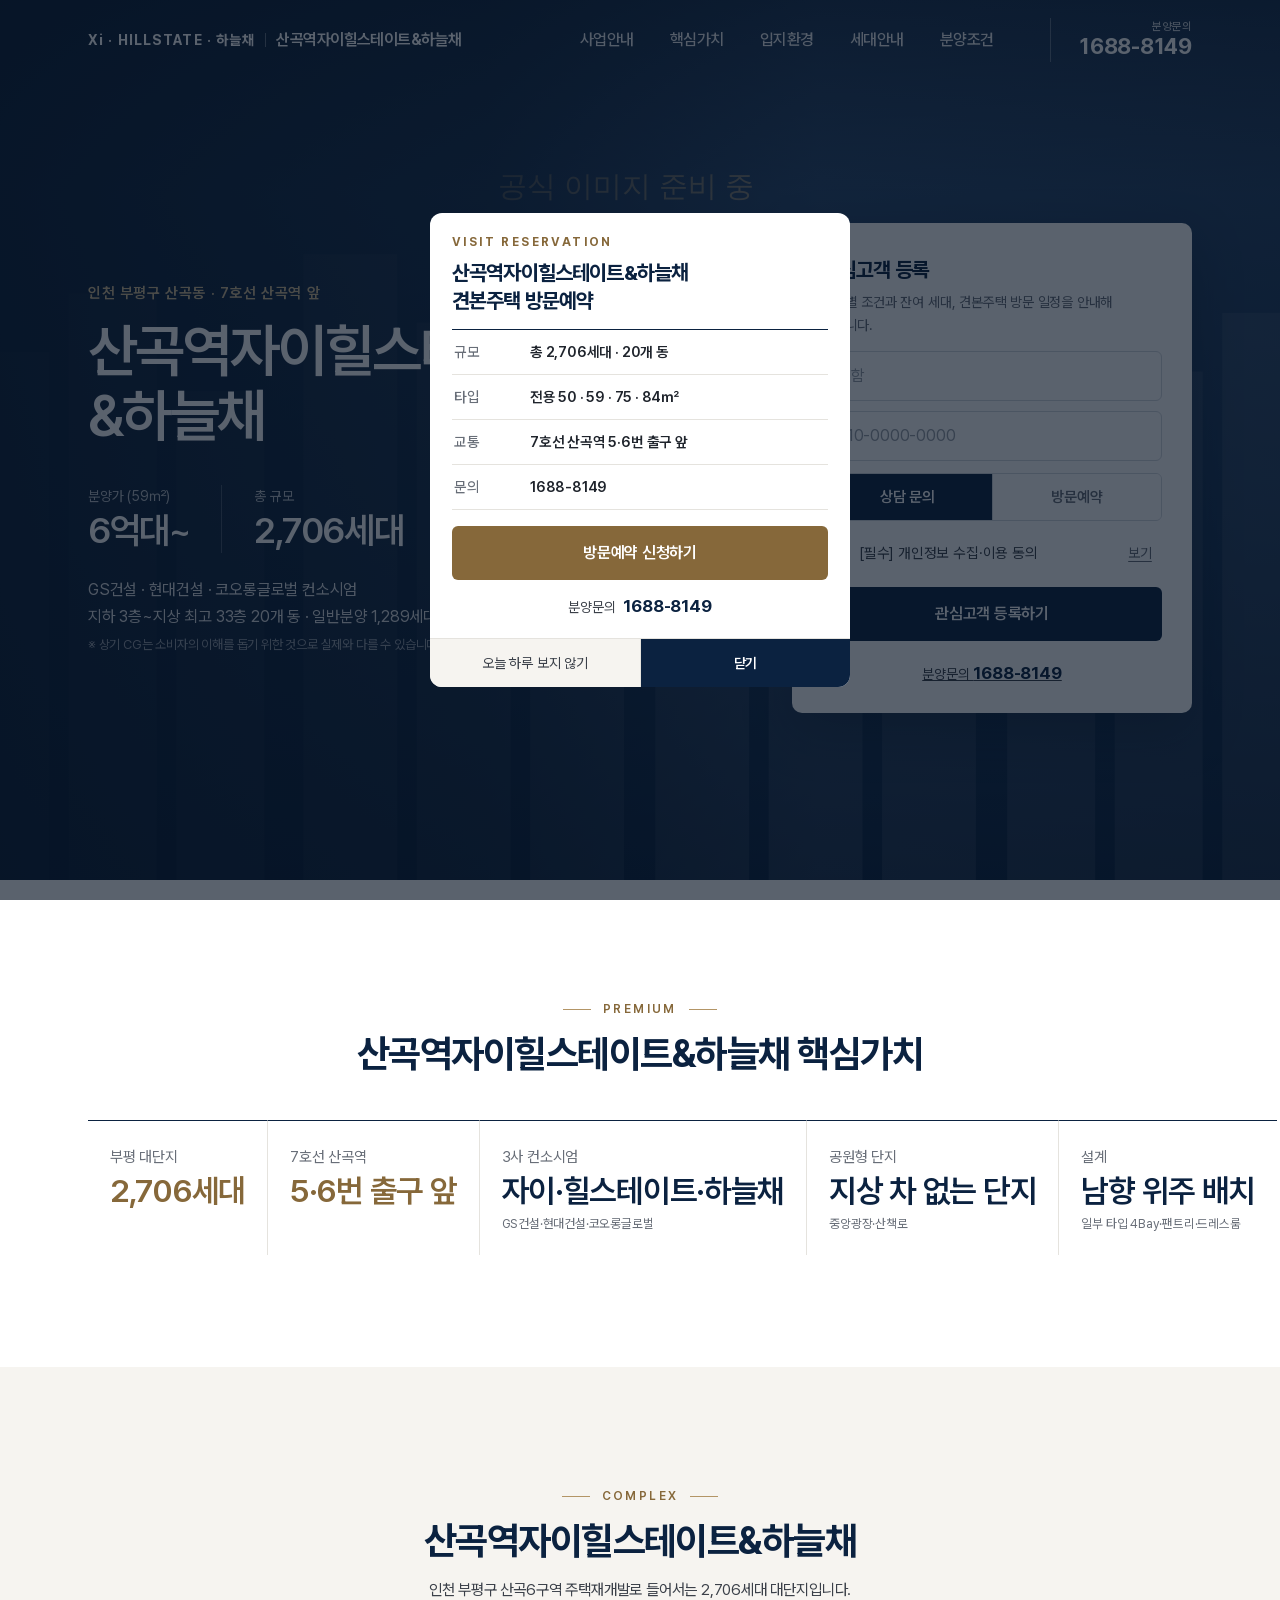
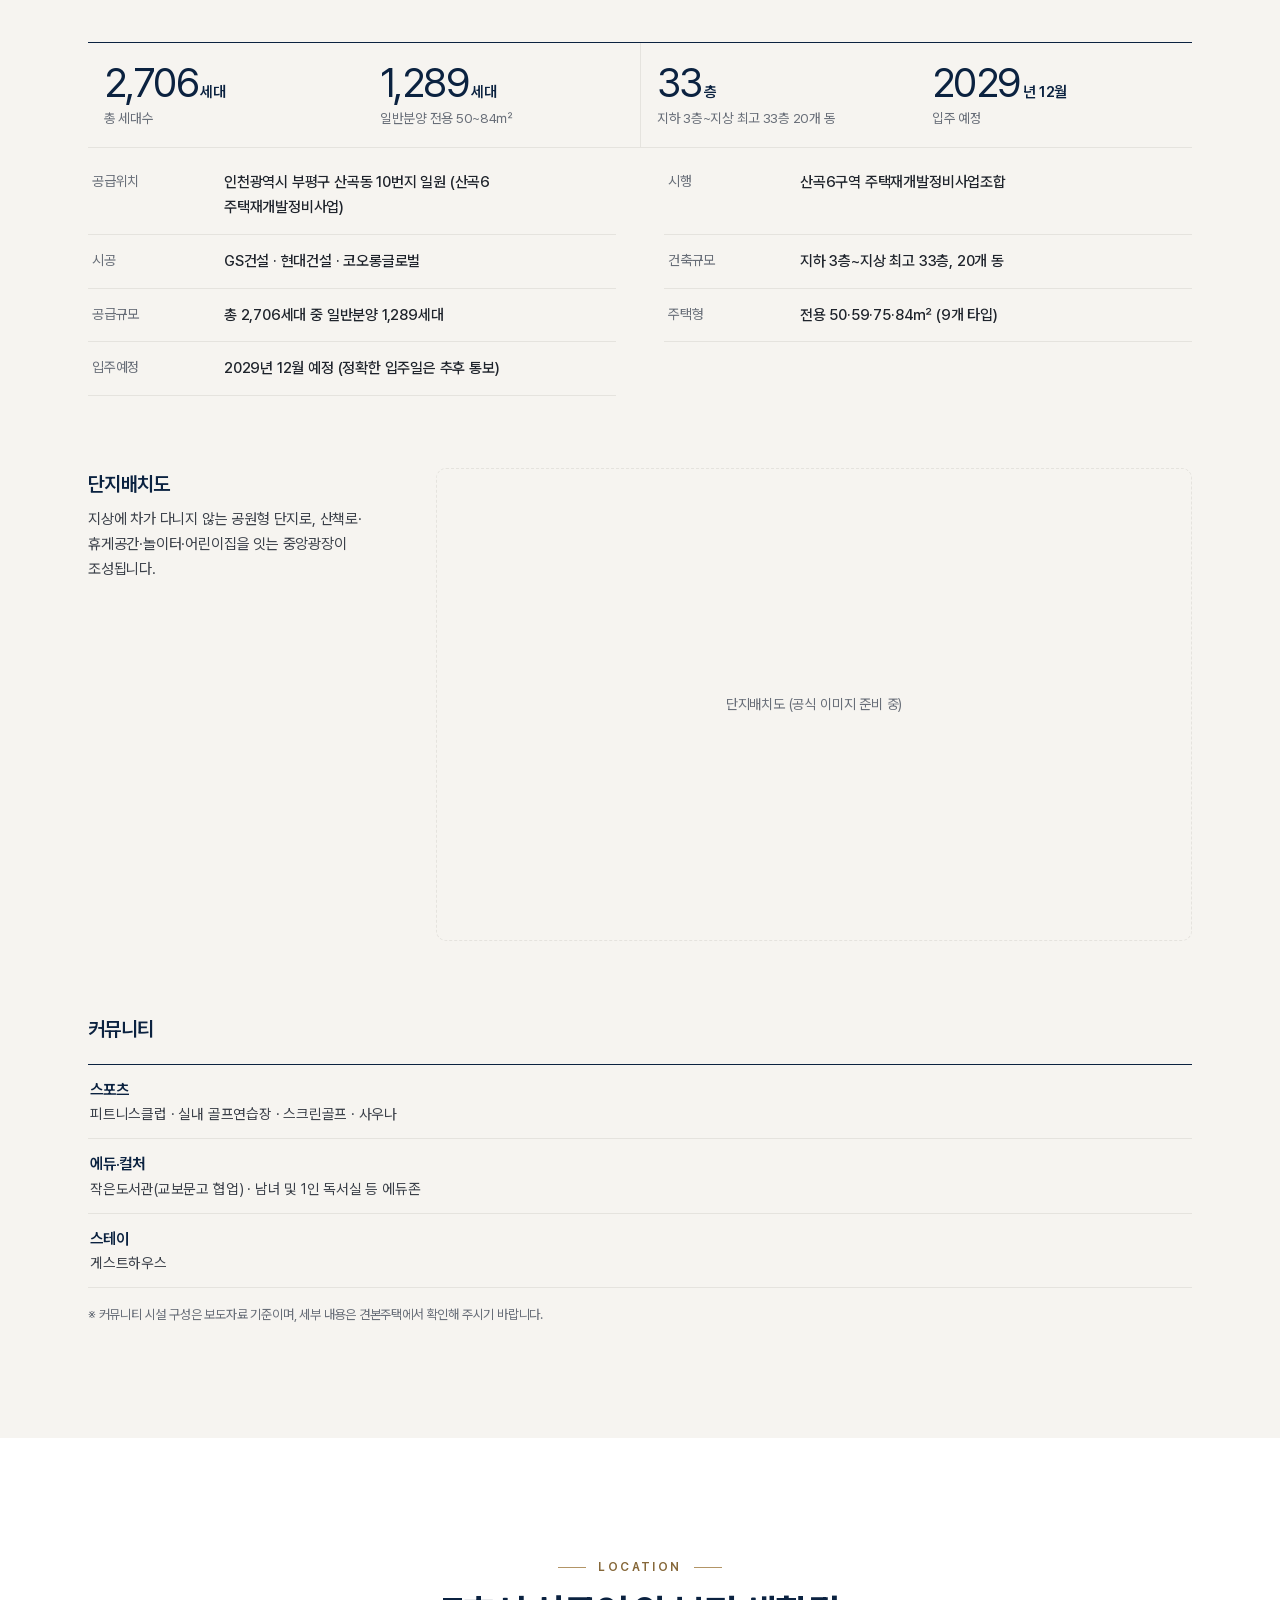
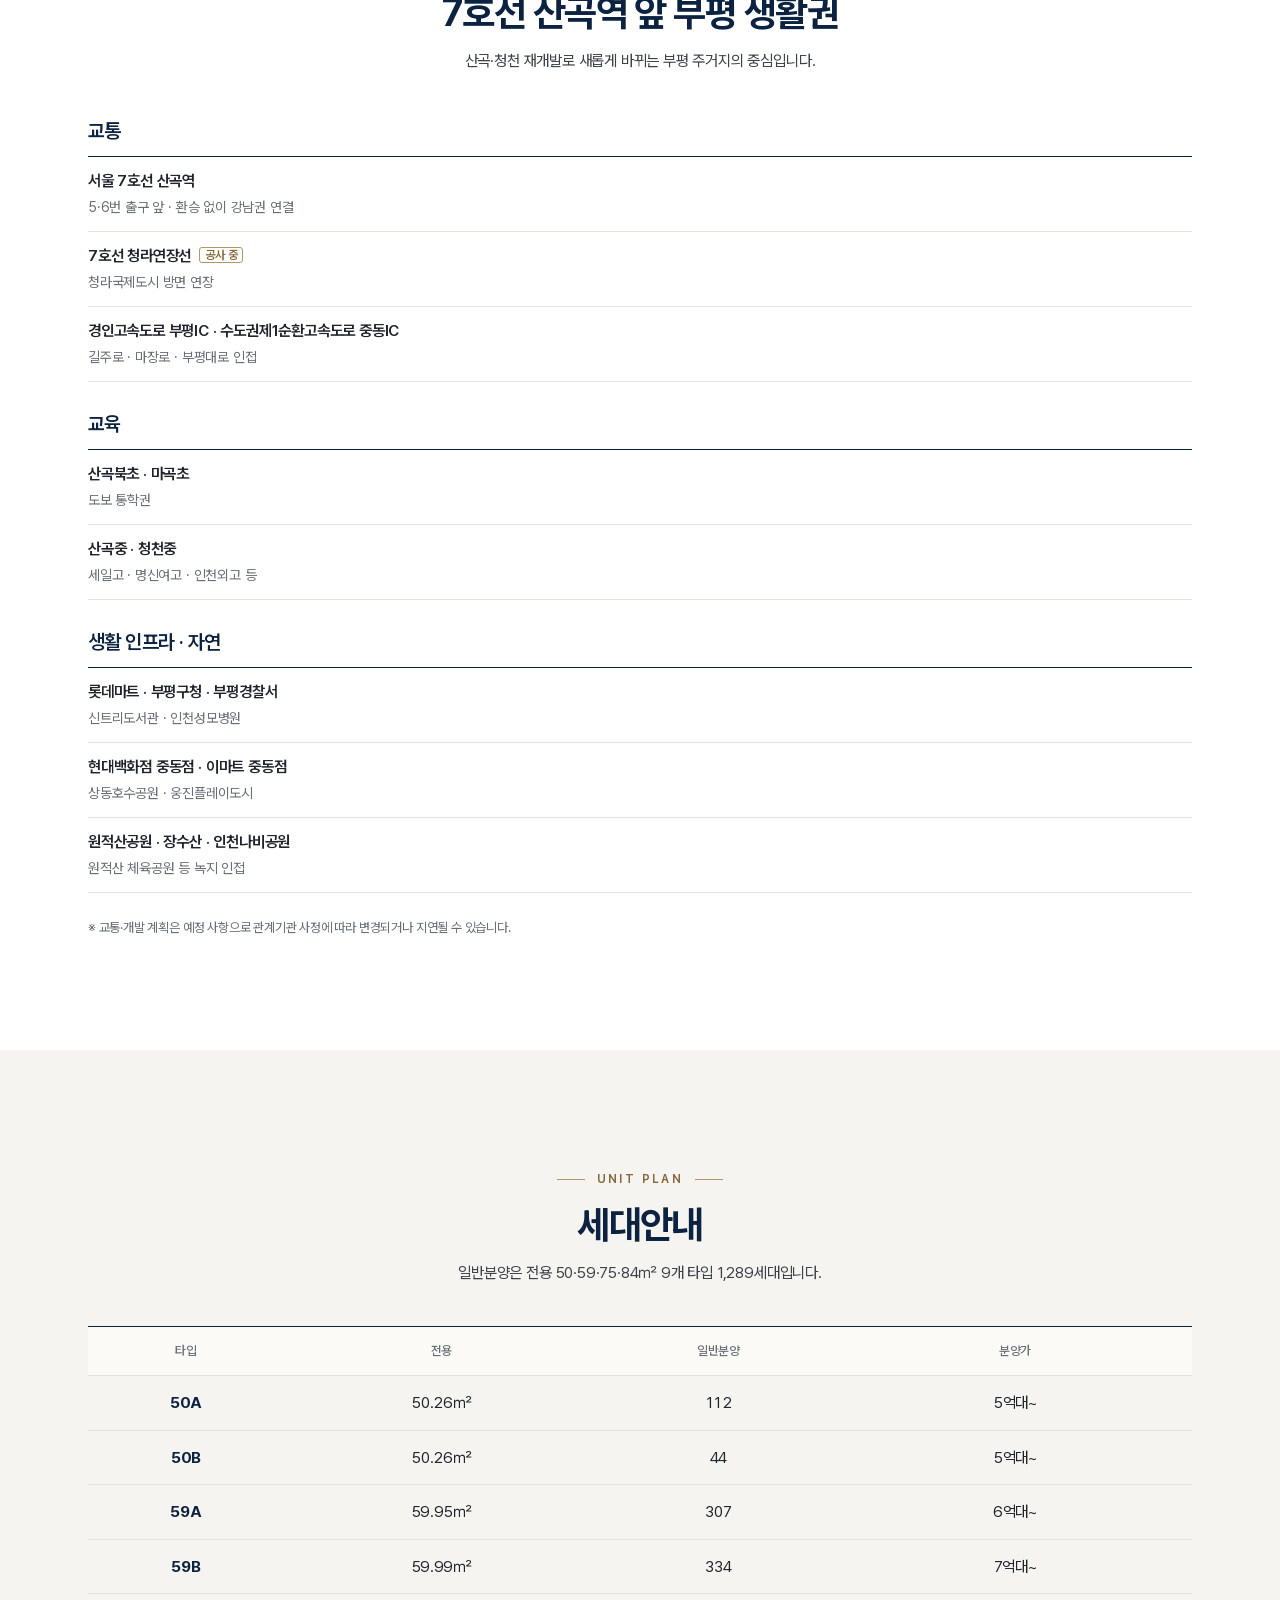
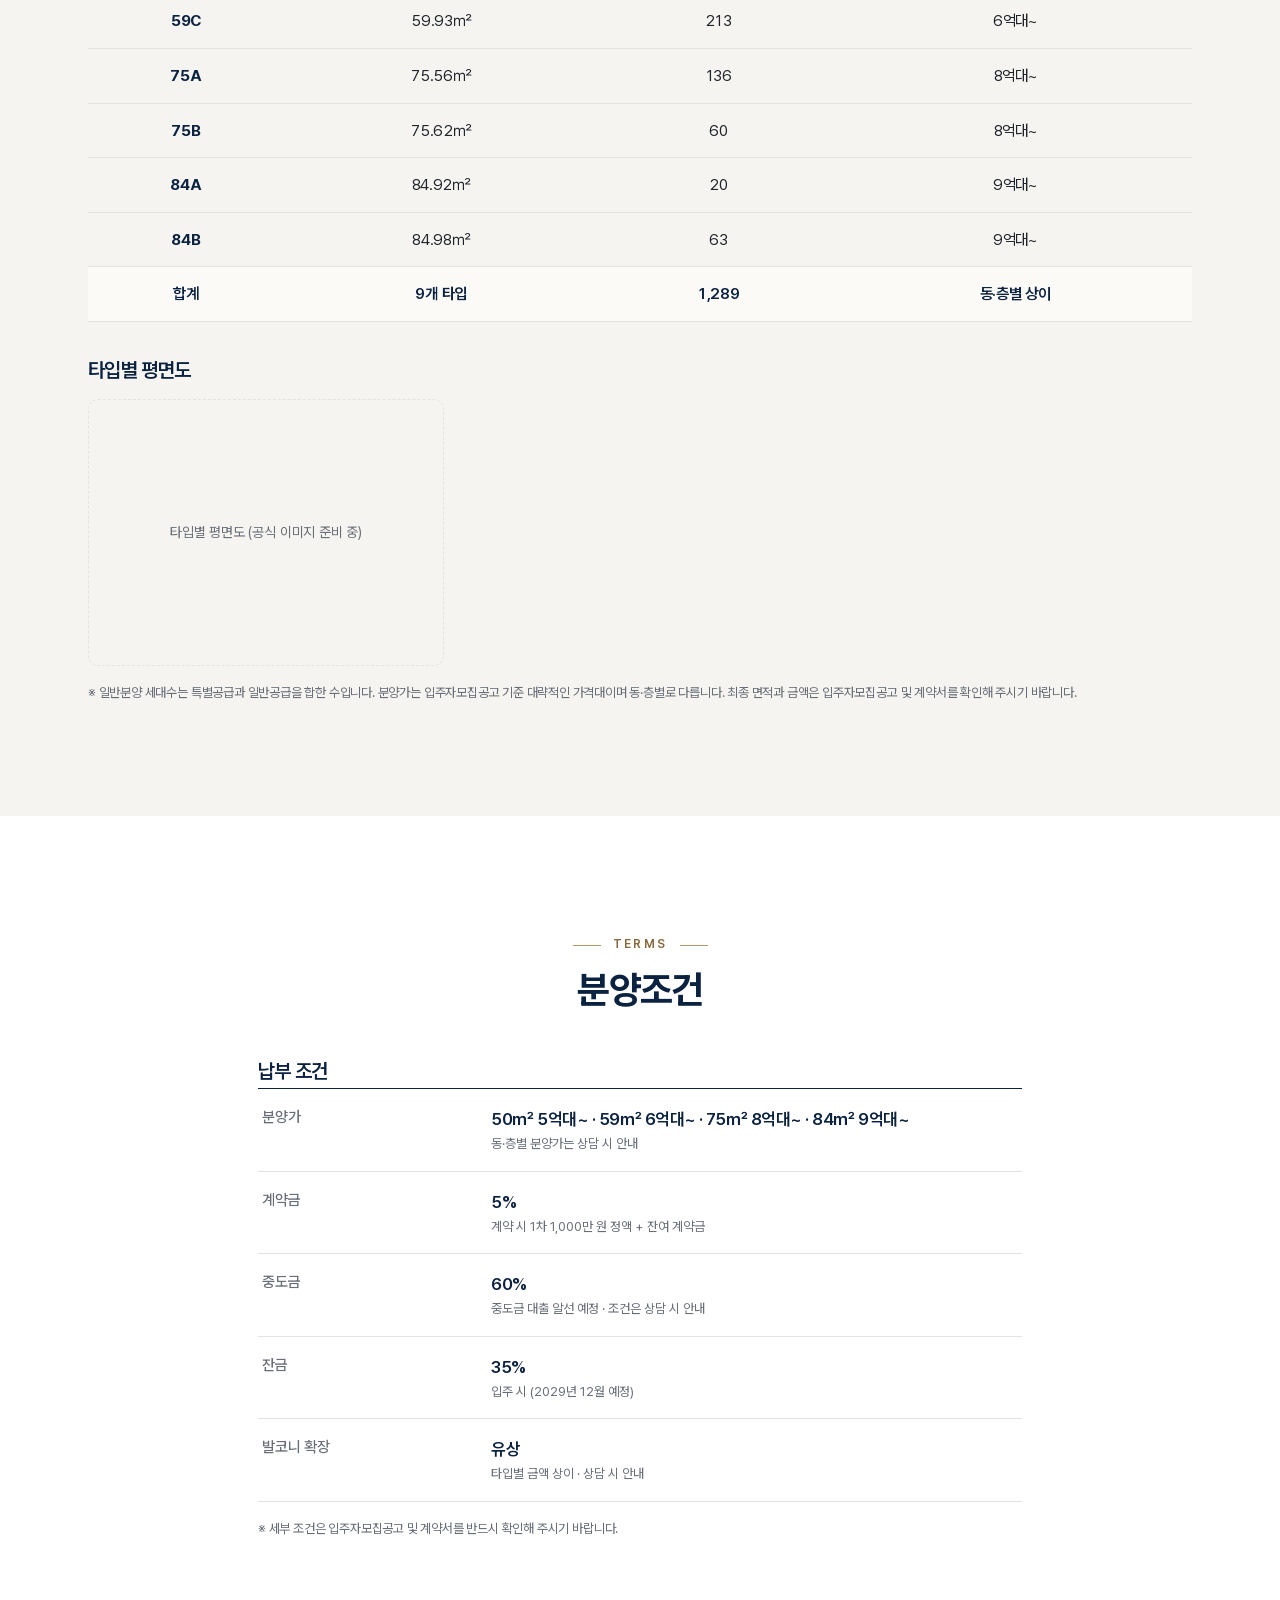
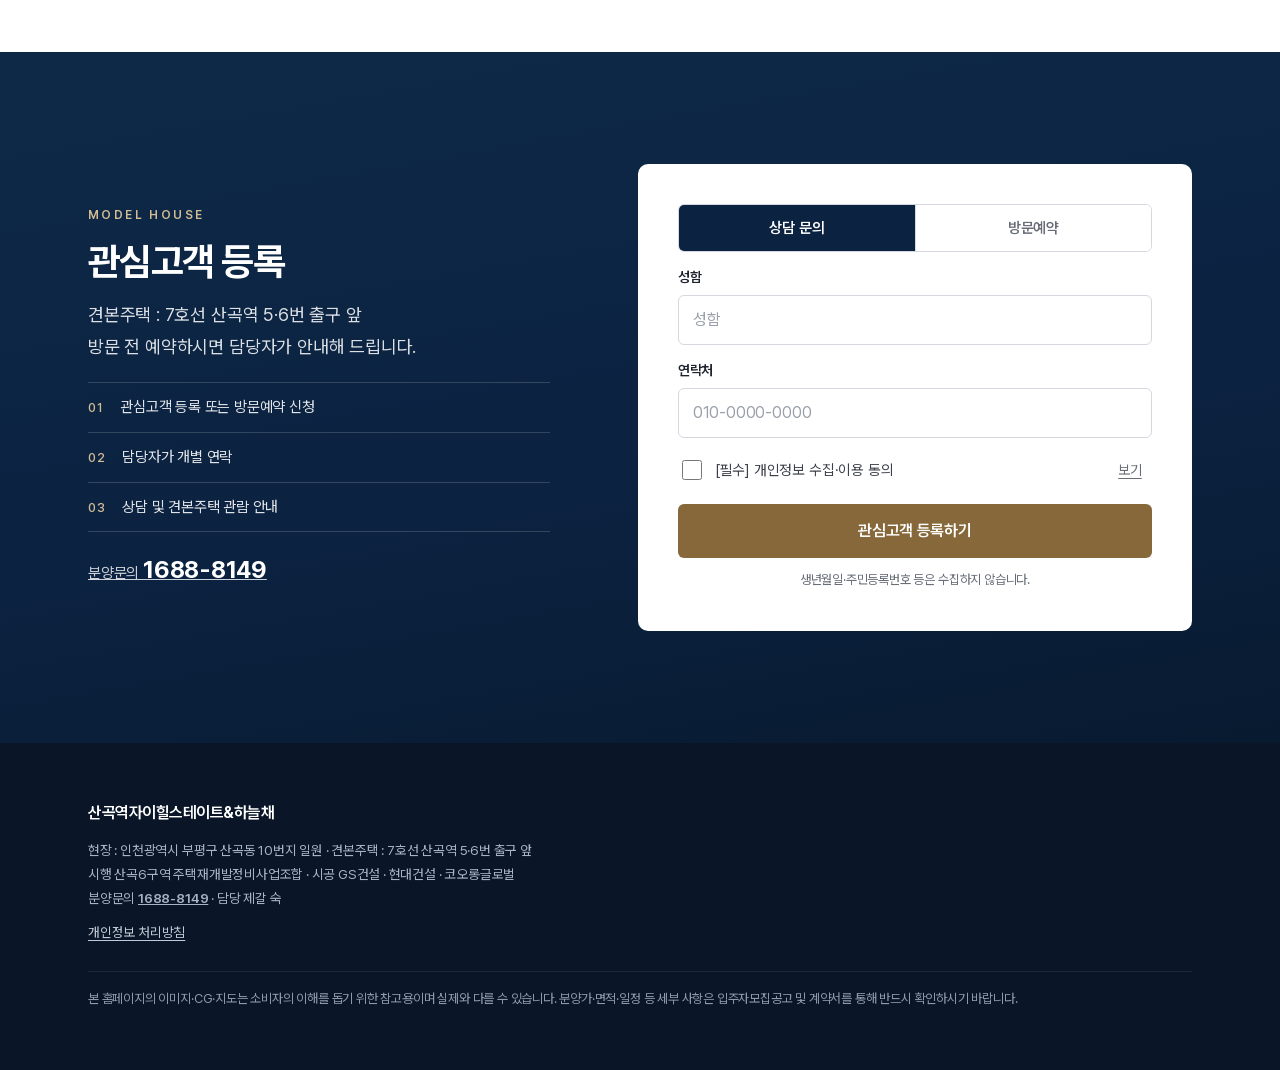
==== sangok/public/index.html @ bb6e24f3 "산곡: 대표번호 1688-8149 Co-Authored-By: Claude Opus 5.5 <noreply@anthropic.com> Claude-Session: https://c" ====
<!doctype html>
<html lang="ko">
<head>
<meta charset="utf-8">
<meta name="viewport" content="width=device-width,initial-scale=1,viewport-fit=cover">
<title>산곡역자이힐스테이트&amp;하늘채</title>
<meta name="description" content="산곡역자이힐스테이트&하늘채 — 인천 부평구 산곡동, 7호선 산곡역 앞 2,706세대 대단지. 사업개요·입지·타입 안내와 관심고객 등록·방문예약.">
<meta name="theme-color" content="#0B2240">
<meta name="robots" content="noindex, nofollow"><!-- 공개 승인 전까지 검색 노출 차단 -->
<meta property="og:title" content="산곡역자이힐스테이트&하늘채 | 7호선 산곡역 앞 2,706세대">
<meta property="og:description" content="GS건설·현대건설·코오롱글로벌 · 전용 50~84㎡ · 관심고객 등록 및 방문예약">
<link rel="preload" href="assets/fonts/OJRSans-Variable-subset.woff2" as="font" type="font/woff2" crossorigin>
<link rel="stylesheet" href="styles.css">
<style>
.pv-note{background:#F3F0E6;color:#5B4A1E;font:500 12.5px/1.5 "OJR Sans",system-ui,sans-serif;text-align:center;padding:6px max(16px,env(safe-area-inset-left,0px))}@media (min-width:1024px){.pv-note{position:fixed;left:0;right:0;bottom:0;z-index:50}}
.hd__logo{letter-spacing:.08em}
.ph{display:flex;align-items:center;justify-content:center;aspect-ratio:16/10;border:1px dashed var(--line);border-radius:var(--r);background:var(--soft);color:var(--muted);font-size:14px;text-align:center;padding:16px}
.pgrid--ph .ph{aspect-ratio:4/3}
</style>
</head>
<body>
<a class="skip" href="#register">신청서로 바로가기</a>

<header class="hd" id="top">
  <div class="hd__in">
    <a class="hd__brand" href="#hero" aria-label="산곡역자이힐스테이트&amp;하늘채 첫 화면"><span class="hd__logo">Xi · HILLSTATE · 하늘채</span><span class="hd__name">산곡역자이힐스테이트&amp;하늘채</span></a>
    <nav class="hd__nav" aria-label="주요 메뉴">
      <a href="#complex" data-nav="complex">사업안내</a>
      <a href="#benefit" data-nav="benefit">핵심가치</a>
      <a href="#location" data-nav="location">입지환경</a>
      <a href="#plan" data-nav="plan">세대안내</a>
      <a href="#terms" data-nav="terms">분양조건</a>
    </nav>
    <a class="hd__tel js-call" href="#register" data-call-label="phone"><small>분양문의</small><span class="js-phone-text">1688-8149</span></a>
  </div>
</header>

<main>
  <!-- SECTION 01 · 메인 -->
  <section class="hero" id="hero" aria-labelledby="heroTitle">
    <picture class="hero__photo">
      <img class="hero__img" src="assets/img/hero.svg" width="1600" height="900" alt="산곡역자이힐스테이트&amp;하늘채 투시도" fetchpriority="high" decoding="async">
    </picture>
    <div class="hero__in">
      <div class="hero__copy">
        <p class="hero__eyebrow">인천 부평구 산곡동 · 7호선 산곡역 앞</p>
        <h1 id="heroTitle">산곡역자이힐스테이트<br>&amp;하늘채</h1>
        <dl class="hero__terms" id="heroTerms">
          <div><dt>분양가 (59㎡)</dt><dd>6억대~</dd></div>
          <div><dt>총 규모</dt><dd>2,706세대</dd></div>
          <div><dt>입주</dt><dd>2029년 12월</dd></div>
        </dl>
        <p class="hero__sub">GS건설 · 현대건설 · 코오롱글로벌 컨소시엄<br>지하 3층~지상 최고 33층 20개 동 · 일반분양 1,289세대 (전용 50~84㎡)</p>
        <p class="hero__note">※ 상기 CG는 소비자의 이해를 돕기 위한 것으로 실제와 다를 수 있습니다.</p>
      </div>

      <div class="hero__form card js-card" id="quickCard">
        <h2 class="form__title" id="quickTitle">관심고객 등록</h2>
        <p class="form__sub">타입별 조건과 잔여 세대, 견본주택 방문 일정을 안내해 드립니다.</p>
        <form id="quickForm" class="lead-form" novalidate autocomplete="on">
          <div class="fld">
            <label for="q_name">성함</label>
            <input id="q_name" name="name" type="text" autocomplete="name" maxlength="30" placeholder="성함" required>
            <p class="err" data-f="name" role="alert"></p>
          </div>
          <div class="fld">
            <label for="q_phone">연락처</label>
            <input id="q_phone" name="phone" type="tel" inputmode="numeric" autocomplete="tel" maxlength="13" placeholder="010-0000-0000" required>
            <p class="err" data-f="phone" role="alert"></p>
          </div>
          <div class="seg" role="radiogroup" aria-label="신청 유형">
            <label><input type="radio" name="intent" value="consult" checked><span>상담 문의</span></label>
            <label><input type="radio" name="intent" value="visit"><span>방문예약</span></label>
          </div>
          <div class="visit js-visit" hidden>
            <div class="visit__row">
              <div class="fld"><label for="q_date">방문 희망일</label><input id="q_date" name="visit_date" type="date"><p class="err" data-f="visit_date" role="alert"></p></div>
              <div class="fld"><label for="q_time">시간</label><select id="q_time" name="visit_time"><option value="">시간 선택</option></select><p class="err" data-f="visit_time" role="alert"></p></div>
            </div>
          </div>
          <div class="hp" aria-hidden="true"><label>웹사이트<input type="text" name="website" tabindex="-1" autocomplete="off"></label></div>
          <div class="consent">
            <label class="chk"><input type="checkbox" id="q_consent" name="consent"><span>[필수] 개인정보 수집·이용 동의</span></label>
            <button type="button" class="link js-privacy">보기</button>
            <p class="err" data-f="consent" role="alert"></p>
          </div>
          <button class="btn btn--navy btn--block js-submit" type="submit">관심고객 등록하기</button>
          <p class="err err--form" data-f="form" role="alert"></p>
        </form>
        <p class="form__tel"><a class="js-call" href="#register" data-call-label="phone">분양문의 <b class="js-phone-text">1688-8149</b></a></p>
      </div>
    </div>
  </section>

  <!-- SECTION 02 · 핵심가치 -->
  <section class="sec" id="benefit" data-section="benefit" aria-labelledby="benefitTitle">
    <div class="wrap">
      <div class="sec__head"><p class="sec__eyebrow">PREMIUM</p>
      <h2 class="sec__title" id="benefitTitle">산곡역자이힐스테이트&amp;하늘채 핵심가치</h2></div>
      <ul class="bnf" id="benefitCards">
        <li class="bnf__item bnf__item--key"><span class="bnf__k">부평 대단지</span><strong class="bnf__v">2,706세대</strong></li>
        <li class="bnf__item bnf__item--key"><span class="bnf__k">7호선 산곡역</span><strong class="bnf__v">5·6번 출구 앞</strong></li>
        <li class="bnf__item"><span class="bnf__k">3사 컨소시엄</span><strong class="bnf__v">자이·힐스테이트·하늘채</strong><small>GS건설·현대건설·코오롱글로벌</small></li>
        <li class="bnf__item"><span class="bnf__k">공원형 단지</span><strong class="bnf__v">지상 차 없는 단지</strong><small>중앙광장·산책로</small></li>
        <li class="bnf__item"><span class="bnf__k">설계</span><strong class="bnf__v">남향 위주 배치</strong><small>일부 타입 4Bay·팬트리·드레스룸</small></li>
      </ul>
    </div>
  </section>

  <!-- SECTION 03 · 사업안내 -->
  <section class="sec sec--soft" id="complex" data-section="complex" aria-labelledby="complexTitle">
    <div class="wrap">
      <div class="sec__head"><p class="sec__eyebrow">COMPLEX</p>
      <h2 class="sec__title" id="complexTitle">산곡역자이힐스테이트&amp;하늘채</h2>
      <p class="sec__desc">인천 부평구 산곡6구역 주택재개발로 들어서는 2,706세대 대단지입니다.</p></div>
      <ul class="stat" aria-label="단지 규모">
        <li><b>2,706<small>세대</small></b><span>총 세대수</span></li>
        <li><b>1,289<small>세대</small></b><span>일반분양 전용 50~84㎡</span></li>
        <li><b>33<small>층</small></b><span>지하 3층~지상 최고 33층 20개 동</span></li>
        <li><b>2029<small>년 12월</small></b><span>입주 예정</span></li>
      </ul>
      <dl class="facts" id="facts">
        <div class="facts__row"><dt>공급위치</dt><dd>인천광역시 부평구 산곡동 10번지 일원 (산곡6 주택재개발정비사업)</dd></div>
        <div class="facts__row"><dt>시행</dt><dd>산곡6구역 주택재개발정비사업조합</dd></div>
        <div class="facts__row"><dt>시공</dt><dd>GS건설 · 현대건설 · 코오롱글로벌</dd></div>
        <div class="facts__row"><dt>건축규모</dt><dd>지하 3층~지상 최고 33층, 20개 동</dd></div>
        <div class="facts__row"><dt>공급규모</dt><dd>총 2,706세대 중 일반분양 1,289세대</dd></div>
        <div class="facts__row"><dt>주택형</dt><dd>전용 50·59·75·84㎡ (9개 타입)</dd></div>
        <div class="facts__row"><dt>입주예정</dt><dd>2029년 12월 예정 (정확한 입주일은 추후 통보)</dd></div>
      </dl>

      <div class="site" id="site">
        <div class="site__text">
          <h3 class="sub__title">단지배치도</h3>
          <p>지상에 차가 다니지 않는 공원형 단지로, 산책로·휴게공간·놀이터·어린이집을 잇는 중앙광장이 조성됩니다.</p>
        </div>
        <div class="ph">단지배치도 (공식 이미지 준비 중)</div>
      </div>
      <div class="comm">
        <h3 class="sub__title">커뮤니티</h3>
        <ul class="comm__list">
          <li><b>스포츠</b>피트니스클럽 · 실내 골프연습장 · 스크린골프 · 사우나</li>
          <li><b>에듀·컬처</b>작은도서관(교보문고 협업) · 남녀 및 1인 독서실 등 에듀존</li>
          <li><b>스테이</b>게스트하우스</li>
        </ul>
        <p class="note">※ 커뮤니티 시설 구성은 보도자료 기준이며, 세부 내용은 견본주택에서 확인해 주시기 바랍니다.</p>
      </div>
    </div>
  </section>

  <!-- SECTION 04 · 입지환경 -->
  <section class="sec" id="location" data-section="location" aria-labelledby="locTitle">
    <div class="wrap">
      <div class="sec__head"><p class="sec__eyebrow">LOCATION</p>
      <h2 class="sec__title" id="locTitle">7호선 산곡역 앞 부평 생활권</h2>
      <p class="sec__desc">산곡·청천 재개발로 새롭게 바뀌는 부평 주거지의 중심입니다.</p></div>
      <div class="loc" id="locBody">
        <div class="loc__grp">
          <h3>교통</h3>
          <div class="loc__item"><b>서울 7호선 산곡역</b><span>5·6번 출구 앞 · 환승 없이 강남권 연결</span></div>
          <div class="loc__item"><b>7호선 청라연장선 <em>공사 중</em></b><span>청라국제도시 방면 연장</span></div>
          <div class="loc__item"><b>경인고속도로 부평IC · 수도권제1순환고속도로 중동IC</b><span>길주로 · 마장로 · 부평대로 인접</span></div>
        </div>
        <div class="loc__grp">
          <h3>교육</h3>
          <div class="loc__item"><b>산곡북초 · 마곡초</b><span>도보 통학권</span></div>
          <div class="loc__item"><b>산곡중 · 청천중</b><span>세일고 · 명신여고 · 인천외고 등</span></div>
        </div>
        <div class="loc__grp">
          <h3>생활 인프라 · 자연</h3>
          <div class="loc__item"><b>롯데마트 · 부평구청 · 부평경찰서</b><span>신트리도서관 · 인천성모병원</span></div>
          <div class="loc__item"><b>현대백화점 중동점 · 이마트 중동점</b><span>상동호수공원 · 웅진플레이도시</span></div>
          <div class="loc__item"><b>원적산공원 · 장수산 · 인천나비공원</b><span>원적산 체육공원 등 녹지 인접</span></div>
        </div>
        <p class="loc__warn">※ 교통·개발 계획은 예정 사항으로 관계기관 사정에 따라 변경되거나 지연될 수 있습니다.</p>
      </div>
    </div>
  </section>

  <!-- SECTION 05 · 세대안내 -->
  <section class="sec sec--soft" id="plan" data-section="plan" aria-labelledby="planTitle">
    <div class="wrap">
      <div class="sec__head"><p class="sec__eyebrow">UNIT PLAN</p>
      <h2 class="sec__title" id="planTitle">세대안내</h2>
      <p class="sec__desc">일반분양은 전용 50·59·75·84㎡ 9개 타입 1,289세대입니다.</p></div>

      <div class="pp" id="pp-apt">
        <div class="utbl-wrap">
          <table class="utbl">
            <thead><tr><th scope="col">타입</th><th scope="col">전용</th><th scope="col">일반분양</th><th scope="col">분양가</th></tr></thead>
            <tbody>
              <tr><th scope="row">50A</th><td>50.26㎡</td><td>112</td><td>5억대~</td></tr>
              <tr><th scope="row">50B</th><td>50.26㎡</td><td>44</td><td>5억대~</td></tr>
              <tr><th scope="row">59A</th><td>59.95㎡</td><td>307</td><td>6억대~</td></tr>
              <tr><th scope="row">59B</th><td>59.99㎡</td><td>334</td><td>7억대~</td></tr>
              <tr><th scope="row">59C</th><td>59.93㎡</td><td>213</td><td>6억대~</td></tr>
              <tr><th scope="row">75A</th><td>75.56㎡</td><td>136</td><td>8억대~</td></tr>
              <tr><th scope="row">75B</th><td>75.62㎡</td><td>60</td><td>8억대~</td></tr>
              <tr><th scope="row">84A</th><td>84.92㎡</td><td>20</td><td>9억대~</td></tr>
              <tr><th scope="row">84B</th><td>84.98㎡</td><td>63</td><td>9억대~</td></tr>
            </tbody>
            <tfoot><tr><td>합계</td><td>9개 타입</td><td>1,289</td><td>동·층별 상이</td></tr></tfoot>
          </table>
        </div>
        <h3 class="sub__title pgrid__title">타입별 평면도</h3>
        <div class="pgrid pgrid--ph"><div class="ph">타입별 평면도 (공식 이미지 준비 중)</div></div>
      </div>

      <p class="note">※ 일반분양 세대수는 특별공급과 일반공급을 합한 수입니다. 분양가는 입주자모집공고 기준 대략적인 가격대이며 동·층별로 다릅니다. 최종 면적과 금액은 입주자모집공고 및 계약서를 확인해 주시기 바랍니다.</p>
    </div>
  </section>

  <!-- SECTION 06 · 분양일정 -->
  <section class="sec" id="terms" data-section="terms" aria-labelledby="termsTitle">
    <div class="wrap wrap--mid">
      <div class="sec__head"><p class="sec__eyebrow">TERMS</p>
      <h2 class="sec__title" id="termsTitle">분양조건</h2></div>
      <div id="termsBody">
        <div class="terms-block">
          <h3 class="sub__title">납부 조건</h3>
          <table class="terms-table">
            <tbody>
              <tr><th scope="row">분양가</th><td>50㎡ 5억대~ · 59㎡ 6억대~ · 75㎡ 8억대~ · 84㎡ 9억대~ <span>동·층별 분양가는 상담 시 안내</span></td></tr>
              <tr><th scope="row">계약금</th><td>5% <span>계약 시 1차 1,000만 원 정액 + 잔여 계약금</span></td></tr>
              <tr><th scope="row">중도금</th><td>60% <span>중도금 대출 알선 예정 · 조건은 상담 시 안내</span></td></tr>
              <tr><th scope="row">잔금</th><td>35% <span>입주 시 (2029년 12월 예정)</span></td></tr>
              <tr><th scope="row">발코니 확장</th><td>유상 <span>타입별 금액 상이 · 상담 시 안내</span></td></tr>
            </tbody>
          </table>
        </div>
        <p class="note">※ 세부 조건은 입주자모집공고 및 계약서를 반드시 확인해 주시기 바랍니다.</p>
      </div>
    </div>
  </section>

  <!-- SECTION 07 · 관심고객 등록 -->
  <section class="sec sec--navy" id="register" data-section="register" aria-labelledby="regTitle">
    <div class="wrap reg">
      <div class="reg__info">
        <p class="sec__eyebrow sec__eyebrow--gold">MODEL HOUSE</p>
        <h2 class="sec__title sec__title--light" id="regTitle">관심고객 등록</h2>
        <p class="reg__lead">견본주택 : 7호선 산곡역 5·6번 출구 앞<br>방문 전 예약하시면 담당자가 안내해 드립니다.</p>
        <ol class="reg__steps">
          <li><b>01</b><span>관심고객 등록 또는 방문예약 신청</span></li>
          <li><b>02</b><span>담당자가 개별 연락</span></li>
          <li><b>03</b><span>상담 및 견본주택 관람 안내</span></li>
        </ol>
        <p class="reg__tel"><a class="js-call" href="#register" data-call-label="phone">분양문의 <b class="js-phone-text">1688-8149</b></a></p>
      </div>
      <div class="reg__form">
        <div class="card js-card" id="formCard">
          <form id="leadForm" class="lead-form" novalidate autocomplete="on">
            <div class="seg" role="radiogroup" aria-label="신청 유형">
              <label><input type="radio" name="intent" value="consult" checked><span>상담 문의</span></label>
              <label><input type="radio" name="intent" value="visit"><span>방문예약</span></label>
            </div>
            <div class="fld">
              <label for="f_name">성함</label>
              <input id="f_name" name="name" type="text" autocomplete="name" maxlength="30" placeholder="성함" required>
              <p class="err" id="e_name" data-f="name" role="alert"></p>
            </div>
            <div class="fld">
              <label for="f_phone">연락처</label>
              <input id="f_phone" name="phone" type="tel" inputmode="numeric" autocomplete="tel" maxlength="13" placeholder="010-0000-0000" required>
              <p class="err" id="e_phone" data-f="phone" role="alert"></p>
            </div>
            <div class="visit js-visit" id="visitBox" hidden>
              <div class="visit__row">
                <div class="fld"><label for="f_date">방문 희망일</label><input id="f_date" name="visit_date" type="date"><p class="err" id="e_visit_date" data-f="visit_date" role="alert"></p></div>
                <div class="fld"><label for="f_time">시간</label><select id="f_time" name="visit_time"><option value="">시간 선택</option></select><p class="err" id="e_visit_time" data-f="visit_time" role="alert"></p></div>
              </div>
              <p class="hint">방문 일정은 담당자가 확인 후 연락드려 확정합니다.</p>
            </div>
            <div class="hp" aria-hidden="true"><label>웹사이트<input type="text" name="website" tabindex="-1" autocomplete="off"></label></div>
            <div class="consent">
              <label class="chk"><input type="checkbox" id="f_consent" name="consent"><span>[필수] 개인정보 수집·이용 동의</span></label>
              <button type="button" class="link js-privacy" id="openPrivacy">보기</button>
              <p class="err" id="e_consent" data-f="consent" role="alert"></p>
            </div>
            <button class="btn btn--gold btn--block js-submit" type="submit" id="submitBtn">관심고객 등록하기</button>
            <p class="err err--form" id="e_form" data-f="form" role="alert"></p>
            <p class="hint hint--center">생년월일·주민등록번호 등은 수집하지 않습니다.</p>
          </form>
        </div>
        <p class="reg__preview" id="previewNote" hidden></p>
      </div>
    </div>
  </section>
</main>

<footer class="ft">
  <div class="wrap">
    <p class="ft__name">산곡역자이힐스테이트&amp;하늘채</p>
    <p class="ft__line" id="ftSite">현장 : 인천광역시 부평구 산곡동 10번지 일원 · 견본주택 : 7호선 산곡역 5·6번 출구 앞</p>
    <p class="ft__line" id="ftBiz">시행 산곡6구역 주택재개발정비사업조합 · 시공 GS건설 · 현대건설 · 코오롱글로벌</p>
    <p class="ft__line">분양문의 <a class="js-call ft__tel" href="#register" data-call-label="phone"><span class="js-phone-text">1688-8149</span></a> · 담당 제갈 숙</p>
    <p class="ft__links"><button type="button" class="link link--light js-privacy" id="openPrivacy2">개인정보 처리방침</button></p>
    <p class="ft__disc" id="ftDisc">본 홈페이지의 이미지·CG·지도는 소비자의 이해를 돕기 위한 참고용이며 실제와 다를 수 있습니다. 분양가·면적·일정 등 세부 사항은 입주자모집공고 및 계약서를 통해 반드시 확인하시기 바랍니다.</p>
  </div>
</footer>

<div class="dock" id="dock" role="group" aria-label="빠른 문의">
  <a class="dock__btn dock__btn--call js-call" href="#register" data-call-label="phone" aria-label="전화 문의"><svg width="20" height="20" viewBox="0 0 24 24" aria-hidden="true"><path fill="currentColor" d="M6.6 10.8a15.1 15.1 0 0 0 6.6 6.6l2.2-2.2c.3-.3.7-.4 1-.2 1.1.4 2.3.6 3.6.6.6 0 1 .4 1 1V20c0 .6-.4 1-1 1A17 17 0 0 1 3 4c0-.6.4-1 1-1h3.5c.6 0 1 .4 1 1 0 1.3.2 2.5.6 3.6.1.3 0 .7-.2 1z"/></svg><span>전화</span></a>
  <a class="dock__btn dock__btn--visit" href="#quickCard" id="dockVisit">관심고객 등록하기</a>
</div>

<dialog class="dlg" id="privacyDlg" aria-labelledby="privacyTitle">
  <div class="dlg__box">
    <h2 id="privacyTitle">개인정보 수집·이용 안내</h2>
    <div id="privacyBody" class="dlg__body"></div>
    <button type="button" class="btn btn--navy btn--block" id="closePrivacy">닫기</button>
  </div>
</dialog>

<dialog class="lb" id="lightbox" aria-label="평면도 확대 보기">
  <div class="lb__bar">
    <button type="button" id="lbOut" aria-label="축소">−</button>
    <button type="button" id="lbReset" aria-label="원래 크기">원래대로</button>
    <button type="button" id="lbIn" aria-label="확대">+</button>
    <button type="button" id="lbClose" class="lb__close" aria-label="닫기">닫기</button>
  </div>
  <div class="lb__stage" id="lbStage"><img id="lbImg" alt="" draggable="false"></div>
</dialog>

<noscript><p style="padding:16px;text-align:center">신청서 제출 등 일부 기능은 자바스크립트가 필요합니다.</p></noscript>
<script>window.__PREVIEW__=false;window.__CONFIG__={phone:"1688-8149",leadEnabled:true,tracking:{},privacy:{operator:"산곡역자이힐스테이트&하늘채 분양상담 (담당 제갈 숙)",contact:"1688-8149",retention:"수집일로부터 1년 또는 동의 철회 시까지 (기간 경과 시 지체 없이 파기)",version:"v1"},times:["10:00","11:00","12:00","13:00","14:00","15:00","16:00","17:00","18:00"]};</script>
<script src="app.js"></script>
<dialog class="pop" id="promoPop" aria-labelledby="popTitle">
  <div class="pop__box">
    <p class="pop__eyebrow">VISIT RESERVATION</p>
    <h2 id="popTitle" tabindex="-1" autofocus>산곡역자이힐스테이트&amp;하늘채<br>견본주택 방문예약</h2>
    <ul class="pop__list">
      <li><b>규모</b>총 2,706세대 · 20개 동</li>
      <li><b>타입</b>전용 50 · 59 · 75 · 84㎡</li>
      <li><b>교통</b>7호선 산곡역 5·6번 출구 앞</li>
      <li><b>문의</b>1688-8149</li>
    </ul>
    <a class="btn btn--gold btn--block" href="#register" id="popCta">방문예약 신청하기</a>
    <a class="pop__tel" href="tel:16888149">분양문의 <b>1688-8149</b></a>
  </div>
  <div class="pop__bar">
    <button type="button" id="popToday">오늘 하루 보지 않기</button>
    <button type="button" id="popClose">닫기</button>
  </div>
</dialog>
<script>
(function(){
  var d=document.getElementById('promoPop'); if(!d||!d.showModal) return;
  var key='sangok_pop_hide_v1', today=new Date().toISOString().slice(0,10);
  try{ if(!/[?&]pop=1/.test(location.search) && localStorage.getItem(key)===today) return; }catch(e){}
  function close(){ d.close(); }
  document.getElementById('popClose').addEventListener('click',close);
  document.getElementById('popToday').addEventListener('click',function(){ try{localStorage.setItem(key,today);}catch(e){} close(); });
  document.getElementById('popCta').addEventListener('click',function(){
    close();
    var v=document.querySelector('#leadForm input[value="visit"]'); if(v){ v.checked=true; v.dispatchEvent(new Event('change',{bubbles:true})); }
    setTimeout(function(){ var n=document.getElementById('f_name'); if(n) n.focus({preventScroll:true}); },500);
  });
  d.addEventListener('click',function(e){ if(e.target===d) close(); });
  setTimeout(function(){ d.showModal(); },600);
})();
</script>

</body>
</html>
---- sangok/public/styles.css ----
/* 청라 아크원 푸르지오 — 분양광고 랜딩 (오정 해모로 템플릿 기반)
   서체: OJR Sans(= Pretendard Variable 서브셋, OFL) — 갈산하이츠 원본과 같은 계열
   색: 딥네이비 · 웜화이트 · 샴페인 골드(버튼·구분선만) · 차콜 그레이
   첫 화면 주인공 = 조감도 + 분양조건, 신청서는 그 옆(PC) / 바로 아래(모바일) */
@font-face{font-family:"OJR Sans";src:url(assets/fonts/OJRSans-Variable-subset.woff2) format("woff2-variations"),url(assets/fonts/OJRSans-Variable-subset.woff2) format("woff2");font-weight:300 800;font-style:normal;font-display:swap}

:root{
  --navy:#0B2240; --navy-2:#14304F; --navy-3:#1E3E63;
  --gold:#B39566;            /* 샴페인 골드 — 장식 선 */
  --gold-d:#86683A;          /* 골드 버튼·밝은 배경 위 글자 (흰 글자 대비 5.2:1) */
  --gold-l:#D2BC94;          /* 네이비·사진 위 골드 글자 */
  --ink:#1F242C; --text:#3B4049; --muted:#686E78; --line:#E5E3DE; --soft:#F6F4F0; --warm:#FBFAF7; --bg:#fff;
  --danger:#B42318;
  --font:"OJR Sans","Pretendard Variable",Pretendard,"Apple SD Gothic Neo","Noto Sans KR","Malgun Gothic",system-ui,sans-serif;
  --fs-display:34px; --lh-display:1.16; --ls-display:-.045em; --fw-display:600;
  --fs-h2:25px; --lh-h2:1.32; --ls-h2:-.04em; --fw-h2:700;
  --fs-h3:18px; --fs-body:16px; --lh-body:1.65; --ls-body:-.012em;
  --fs-small:14px; --fs-caption:13px; --fs-eyebrow:12px; --ls-eyebrow:.2em;
  --fs-btn:16px; --h-btn:54px;
  --sec-y:56px; --gut:20px; --max:1200px; --hd-h:56px; --dock-h:58px; --r:10px;
}
*{box-sizing:border-box}
html{scroll-behavior:smooth;-webkit-text-size-adjust:100%;scroll-padding-top:calc(var(--hd-h) + 12px);scroll-padding-bottom:96px}
body{margin:0;font-family:var(--font);font-size:var(--fs-body);line-height:var(--lh-body);letter-spacing:var(--ls-body);color:var(--text);background:var(--bg);word-break:keep-all;overflow-wrap:break-word;-webkit-font-smoothing:antialiased;padding-bottom:calc(var(--dock-h) + env(safe-area-inset-bottom))}
img{max-width:100%;height:auto;display:block}
a{color:inherit}
button,input,select{font:inherit;letter-spacing:inherit}
h1,h2,h3,p,ul,ol,dl,dd,figure{margin:0}
ul,ol{padding:0;list-style:none}
.skip{position:absolute;left:-999px;top:0;background:#fff;padding:8px 12px;z-index:100}
.skip:focus{left:8px;top:8px}
:focus-visible{outline:2px solid var(--gold-d);outline-offset:3px}
@media (prefers-reduced-motion:reduce){html{scroll-behavior:auto}*{transition:none!important;animation:none!important}}

/* ---------- 헤더 ---------- */
.hd{position:sticky;top:0;z-index:30;background:#fff;border-bottom:1px solid var(--line)}
.hd__in{max-width:var(--max);margin:0 auto;height:var(--hd-h);padding:0 var(--gut);display:flex;align-items:center;justify-content:space-between;gap:12px}
.hd__brand{display:flex;align-items:center;gap:10px;min-height:44px;text-decoration:none;color:var(--navy);white-space:nowrap;min-width:0}
.hd__logo{font-size:13px;font-weight:700;letter-spacing:.22em;color:var(--navy);padding-right:10px;border-right:1px solid var(--line);line-height:1}
.hd__name{font-size:15px;font-weight:600;letter-spacing:-.035em;overflow:hidden;text-overflow:ellipsis}
.hd__nav{display:none}
.hd__tel{display:inline-flex;flex-direction:column;align-items:flex-end;justify-content:center;min-height:44px;text-decoration:none;color:var(--navy);line-height:1.15;white-space:nowrap}
.hd__tel small{font-size:11px;font-weight:500;color:var(--muted);letter-spacing:0}
.hd__tel span{font-size:17px;font-weight:700;letter-spacing:-.01em}

/* ---------- 버튼 ---------- */
.btn{display:inline-flex;align-items:center;justify-content:center;gap:8px;min-height:var(--h-btn);padding:0 26px;border-radius:6px;border:1px solid transparent;font-weight:600;font-size:var(--fs-btn);letter-spacing:-.02em;text-decoration:none;cursor:pointer;text-align:center;transition:background-color .15s}
.btn--gold{background:var(--gold-d);color:#fff}
.btn--gold:hover{background:#755A31}
.btn--navy{background:var(--navy);color:#fff}
.btn--navy:hover{background:var(--navy-2)}
.btn--block{display:flex;width:100%}
.btn[disabled]{opacity:.55;cursor:not-allowed}

/* ---------- 01 메인 ---------- */
.hero{position:relative;background:var(--navy);color:#fff;isolation:isolate}
.hero__photo{display:block;position:relative;aspect-ratio:900/700;overflow:hidden;background:#1a2a40}
.hero__img{width:100%;height:100%;object-fit:cover;object-position:50% 62%}
.hero__photo::after{content:"";position:absolute;inset:auto 0 0 0;height:55%;background:linear-gradient(180deg,rgba(11,34,64,0) 0%,rgba(11,34,64,.55) 45%,rgba(11,34,64,.97) 100%)}
.hero__in{max-width:var(--max);margin:0 auto;padding:0 var(--gut) 0}
.hero__copy{position:relative;margin-top:-64px;padding-bottom:28px}
.hero__eyebrow{color:var(--gold-l);font-size:13px;font-weight:600;letter-spacing:.04em}
.hero h1{margin-top:6px;font-size:var(--fs-display);line-height:var(--lh-display);font-weight:var(--fw-display);letter-spacing:var(--ls-display)}
.hero__terms{display:grid;grid-template-columns:repeat(3,auto);justify-content:start;margin-top:20px}
.hero__terms div{padding:0 16px;border-left:1px solid rgba(255,255,255,.22)}
.hero__terms div:first-child{padding-left:0;border-left:0}
.hero__terms dt{font-size:12.5px;color:rgba(255,255,255,.7);letter-spacing:-.01em}
.hero__terms dd{font-size:22px;line-height:1.3;font-weight:600;letter-spacing:-.04em;color:#fff;white-space:nowrap}
.hero__sub{margin-top:14px;font-size:14px;color:rgba(255,255,255,.86)}
.hero__note{margin-top:4px;font-size:12px;color:rgba(255,255,255,.55)}

/* 메인 신청서 (모바일: 메인 바로 아래 / PC: 사진 위 오른쪽) */
.hero__form{position:relative;margin:0 calc(var(--gut) * -1);padding:26px var(--gut) 28px;background:var(--warm);color:var(--ink);border-radius:0}
.form__title{font-size:21px;font-weight:700;color:var(--navy);letter-spacing:-.04em}
.form__sub{margin-top:4px;font-size:var(--fs-small);color:var(--muted)}
.hero__form .lead-form{margin-top:14px}
.hero__form .fld{margin-top:10px}
.hero__form .fld label{position:absolute;width:1px;height:1px;overflow:hidden;clip:rect(0 0 0 0);white-space:nowrap}
.hero__form .visit .fld label{position:static;width:auto;height:auto;clip:auto;font-size:13px;margin-bottom:4px}
.form__tel{display:flex;align-items:center;justify-content:center;gap:8px;min-height:44px;margin-top:10px;color:var(--text);font-size:14px;text-decoration:none}
.form__tel b{font-size:17px;color:var(--navy);font-weight:700;letter-spacing:-.01em}

/* ---------- 폼 공통 ---------- */
.card{background:#fff;color:var(--ink)}
.seg{display:grid;grid-template-columns:1fr 1fr;gap:0;margin-top:12px;border:1px solid #D5D9DF;border-radius:6px;overflow:hidden}
.seg label{position:relative}
.seg label+label{border-left:1px solid #D5D9DF}
.seg input{position:absolute;opacity:0;inset:0;cursor:pointer}
.seg span{display:flex;align-items:center;justify-content:center;min-height:46px;font-weight:600;font-size:15px;color:var(--muted);background:#fff}
.seg input:checked+span{background:var(--navy);color:#fff}
.seg input:focus-visible+span{outline:2px solid var(--gold-d);outline-offset:-3px}
.fld{margin-top:14px}
.fld label{display:block;margin-bottom:6px;font-size:14px;font-weight:600;color:var(--ink)}
.fld input,.fld select{width:100%;min-height:50px;padding:0 14px;border:1px solid #D5D9DF;border-radius:6px;background:#fff;color:var(--ink);font-size:16px}
.fld input::placeholder{color:#9AA0A9}
.fld input:focus,.fld select:focus{border-color:var(--navy-3);outline:none;box-shadow:0 0 0 3px rgba(30,62,99,.12)}
.fld input.is-bad,.fld select.is-bad{border-color:var(--danger)}
.visit{margin-top:2px}
.visit__row{display:grid;grid-template-columns:1.2fr 1fr;gap:8px}
.err{margin-top:6px;font-size:14px;color:var(--danger);font-weight:500}
.err:empty{display:none}
.err--form{margin-top:12px;text-align:center}
.hint{margin-top:8px;font-size:13px;line-height:1.6;color:var(--muted)}
.hint--center{text-align:center;margin-top:12px}
.hp{position:absolute;left:-9999px;width:1px;height:1px;overflow:hidden}
.consent{display:flex;flex-wrap:wrap;align-items:center;gap:0 8px;margin:10px 0 12px}
.chk{display:flex;align-items:center;gap:10px;min-height:44px;font-size:14.5px;cursor:pointer;flex:1 1 0;min-width:0;color:var(--text)}
.chk input{width:20px;height:20px;accent-color:var(--navy);flex:none}
.consent .err{flex-basis:100%;margin:0}
.link{background:none;border:0;padding:8px 6px;min-height:44px;min-width:44px;color:var(--muted);text-decoration:underline;text-underline-offset:3px;font-size:14px;cursor:pointer}
.link--light{color:#C2CAD6;font-size:13.5px;min-height:44px;padding:6px 0}
.done{padding:20px 4px;text-align:center}
.done h3{margin:0 0 10px;font-size:20px;font-weight:600;color:var(--navy);letter-spacing:-.03em}
.done p{color:var(--muted)}

/* ---------- 섹션 공통 ---------- */
.sec{padding:var(--sec-y) 0;background:#fff}
.sec--soft{background:var(--soft)}
.wrap{max-width:var(--max);margin:0 auto;padding:0 var(--gut)}
.wrap--mid{max-width:860px}
.sec__head{text-align:center;margin-bottom:28px}
.sec__eyebrow{display:inline-flex;align-items:center;gap:12px;color:var(--gold-d);font-weight:600;font-size:var(--fs-eyebrow);letter-spacing:var(--ls-eyebrow)}
.sec__head .sec__eyebrow::before,.sec__head .sec__eyebrow::after{content:"";width:28px;height:1px;background:var(--gold)}
.sec__eyebrow--gold{color:var(--gold-l)}
.sec__title{margin-top:10px;font-size:var(--fs-h2);line-height:var(--lh-h2);font-weight:var(--fw-h2);color:var(--navy);letter-spacing:var(--ls-h2);text-wrap:balance}
.sec__title--light{color:#fff}
.sec__desc{margin-top:10px;font-size:15.5px;color:var(--text);text-wrap:pretty}
.sub__title{font-size:var(--fs-h3);font-weight:600;color:var(--navy);letter-spacing:-.035em}
.note{margin-top:16px;font-size:var(--fs-caption);line-height:1.7;color:var(--muted);text-wrap:pretty}
.fig{position:relative;background:#fff;overflow:hidden}
.fig img{width:100%}
.fig figcaption{padding:8px 2px 0;font-size:13px;color:var(--muted);background:transparent}

/* ---------- 02 분양혜택 : 가는 선 목록 ---------- */
.bnf{display:grid;grid-template-columns:repeat(6,1fr);border-top:1px solid var(--navy)}
.bnf__item{grid-column:span 2;display:flex;flex-direction:column;padding:16px 10px 14px;border-bottom:1px solid var(--line)}
.bnf__item--key{grid-column:span 3;padding:20px 12px 18px}
.bnf__item:first-child,.bnf__item:nth-child(3){padding-left:2px}
.bnf__item:nth-child(2),.bnf__item:nth-child(4),.bnf__item:nth-child(5){border-left:1px solid var(--line)}
.bnf__k{font-size:13.5px;color:var(--muted)}
.bnf__v{margin-top:2px;font-size:21px;font-weight:600;color:var(--navy);letter-spacing:-.04em;line-height:1.3}
.bnf__item--key .bnf__v{color:var(--gold-d);font-size:30px}
.bnf__item small{margin-top:2px;font-size:12.5px;color:var(--muted);line-height:1.45}

/* ---------- 03 단지 ---------- */
.fig--wide{border-radius:4px}
.stat{display:grid;grid-template-columns:repeat(2,1fr);margin-top:24px;border-top:1px solid var(--navy)}
.stat li{padding:16px 4px;border-bottom:1px solid var(--line);display:flex;align-items:baseline;gap:6px;flex-wrap:wrap}
.stat li:nth-child(even){padding-left:16px;border-left:1px solid var(--line)}
.stat b{font-size:28px;font-weight:500;color:var(--navy);letter-spacing:-.04em;line-height:1.1}
.stat span{font-size:13.5px;color:var(--muted)}
.facts{margin-top:8px}
.facts__row{display:grid;grid-template-columns:72px 1fr;gap:12px;padding:12px 4px;border-bottom:1px solid var(--line)}
.facts dt{color:var(--muted);font-size:var(--fs-small);line-height:1.7}
.facts dd{font-size:15px;font-weight:500;color:var(--ink)}
.site{margin-top:44px}
.site__text p{margin-top:6px;font-size:15px}
.fig--site{margin-top:14px;border-radius:4px}
.comm{margin-top:44px}
.comm__grid{display:grid;gap:16px;margin-top:14px}
.comm__grid .fig{background:#fff;border-radius:4px;padding:8px 8px 10px}
.brand{margin-top:44px;padding-top:28px;border-top:1px solid var(--line);text-align:center}
.brand__logo{font-size:15px;font-weight:700;letter-spacing:.32em;color:var(--navy)}
.brand__text{margin-top:8px;font-size:15px;color:var(--text)}

/* ---------- 04 입지 ---------- */
.loc-wrap{display:grid;gap:24px}
.fig--map{border:1px solid var(--line);border-radius:4px}
.loc__grp{padding:2px 0 14px}
.loc__grp+.loc__grp{margin-top:10px}
.loc__grp h3{font-size:var(--fs-h3);font-weight:600;color:var(--navy);letter-spacing:-.03em;padding-bottom:8px;border-bottom:1px solid var(--navy)}
.loc__item{padding:11px 0;border-bottom:1px solid var(--line)}
.loc__item b{display:block;font-size:15.5px;font-weight:600;color:var(--ink)}
.loc__item span{font-size:var(--fs-small);color:var(--muted)}
.loc em,.loc__grp h3 em{font-style:normal;font-size:12px;font-weight:600;color:var(--gold-d);border:1px solid var(--gold);border-radius:3px;padding:0 5px;margin-left:4px;vertical-align:2px}
.loc__warn{margin-top:10px;font-size:var(--fs-caption);color:var(--muted)}

/* ---------- 05 평면도 ---------- */
.plan{display:grid;gap:24px}
.fig--plan{cursor:zoom-in;margin:0 calc(var(--gut) * -1);border-top:1px solid var(--line);border-bottom:1px solid var(--line)}
.fig--plan .zoom{position:absolute;right:12px;bottom:12px;min-height:44px;padding:0 18px;border-radius:999px;border:0;background:var(--navy);color:#fff;font-weight:600;font-size:14px}
.area{display:grid;grid-template-columns:repeat(3,1fr);border-top:1px solid var(--navy)}
.area div{padding:12px 4px;border-bottom:1px solid var(--line)}
.area div+div{padding-left:12px;border-left:1px solid var(--line)}
.area dt{font-size:13px;color:var(--muted)}
.area dd{font-size:18px;font-weight:600;color:var(--navy);letter-spacing:-.03em}
.fig--3d{margin-top:20px;background:#fff;border-radius:4px;padding:8px}
.plan__opts{margin-top:16px;font-size:14.5px;line-height:1.75;color:var(--text)}
.plan__opts b{display:block;color:var(--navy);font-weight:600;margin-bottom:2px}

/* 타입 탭 · 실내 */
.ptabs{display:grid;grid-template-columns:repeat(5,1fr);border:1px solid #D5D9DF;border-radius:6px;overflow:hidden;background:#fff;margin-bottom:22px}
.ptab{min-height:50px;border:0;border-left:1px solid #D5D9DF;background:#fff;color:var(--text);font-weight:600;font-size:16px;cursor:pointer;display:flex;flex-direction:column;align-items:center;justify-content:center;line-height:1.15;padding:4px 2px}
.ptab:first-child{border-left:0}
.ptab small{font-size:12px;font-weight:600;color:var(--gold-d);letter-spacing:.02em}
.ptab[aria-selected=true]{background:var(--navy);color:#fff}
.ptab[aria-selected=true] small{color:var(--gold-l)}
.ptab:focus-visible{outline:2px solid var(--gold-d);outline-offset:-3px}
.pp__name{font-size:var(--fs-h3);font-weight:600;color:var(--navy);letter-spacing:-.03em;margin-bottom:10px}
.pp__name em{font-style:normal;font-size:12px;font-weight:600;color:var(--gold-d);border:1px solid var(--gold);border-radius:3px;padding:1px 6px;margin-left:6px;vertical-align:3px}
.fig--3d-main{margin:0;padding:8px}
.interior{margin-top:48px}
.sub__title small{font-size:13px;font-weight:500;color:var(--muted);margin-left:6px}
.interior__grid{display:grid;grid-template-columns:1fr 1fr;gap:10px;margin-top:14px}
.interior__grid .fig{border-radius:4px;background:transparent}
.interior__main{grid-column:1/-1}
.interior__grid img{aspect-ratio:4/3;object-fit:cover}
.interior__main img{aspect-ratio:auto}

/* ---------- 06 분양조건 ---------- */
.terms-table{width:100%;border-collapse:collapse;border-top:1px solid var(--navy)}
.terms-table th,.terms-table td{padding:16px 4px;text-align:left;border-bottom:1px solid var(--line);vertical-align:top}
.terms-table th{width:30%;color:var(--muted);font-weight:500;font-size:15px}
.terms-table td{font-weight:600;color:var(--navy);font-size:17px;letter-spacing:-.03em}
.terms-table td span{display:block;font-size:13px;font-weight:400;color:var(--muted);letter-spacing:0}

/* ---------- 07 방문안내 · 등록 ---------- */
.sec--navy{background:linear-gradient(170deg,#0E2948 0%,var(--navy) 60%,#081A30 100%);color:#fff}
.reg{display:grid;gap:24px}
.reg__lead{margin-top:12px;color:rgba(255,255,255,.86);font-size:16.5px;line-height:1.75}
.reg__steps{display:grid;margin-top:20px;border-top:1px solid rgba(255,255,255,.16)}
.reg__steps li{display:flex;gap:16px;align-items:baseline;padding:12px 0;border-bottom:1px solid rgba(255,255,255,.16);color:rgba(255,255,255,.88);font-size:15px}
.reg__steps b{font-weight:500;color:var(--gold-l);font-size:13px;letter-spacing:.08em}
.reg__tel{display:inline-flex;align-items:baseline;gap:10px;min-height:44px;margin-top:18px;color:rgba(255,255,255,.8);text-decoration:none;font-size:15px}
.reg__tel b{font-size:24px;color:#fff;font-weight:700;letter-spacing:-.01em}
.reg__form .card{border-radius:var(--r);padding:24px 20px}
.reg__form .seg{margin-top:0}
.reg__preview{margin-top:14px;padding:10px 12px;border-radius:6px;background:rgba(255,224,138,.12);color:#F2DFA8;font-size:13px}

/* ---------- 푸터 ---------- */
.ft{background:#0A1628;color:#A9B3C2;padding:40px 0 44px;font-size:13.5px;line-height:1.8}
.ft__name{display:flex;align-items:center;gap:10px;color:#fff;font-weight:600;font-size:16px;letter-spacing:-.03em;margin-bottom:10px}
.ft__name .hd__logo{color:#fff;border-right-color:rgba(255,255,255,.25)}
.ft__line{font-size:13.5px}
.ft__disc{margin-top:16px;padding-top:16px;border-top:1px solid rgba(255,255,255,.08);color:#8E99AA;font-size:13px;line-height:1.75;text-wrap:pretty}

/* ---------- 모바일 하단 고정 : 주요 신청 1개 + 작은 전화 ---------- */
.dock{position:fixed;left:0;right:0;bottom:0;z-index:40;display:grid;grid-template-columns:76px 1fr;padding-bottom:env(safe-area-inset-bottom);background:var(--navy);box-shadow:0 -6px 18px rgba(11,34,64,.14);transition:transform .2s ease}
.dock__btn{display:flex;align-items:center;justify-content:center;gap:6px;min-height:var(--dock-h);font-weight:600;font-size:16.5px;letter-spacing:-.02em;text-decoration:none}
.dock__btn--call{background:var(--navy);color:#fff;font-size:14px;border-right:1px solid rgba(255,255,255,.12)}
.dock__btn--visit{background:var(--gold-d);color:#fff}
.dock--single{grid-template-columns:1fr}
.dock__btn[hidden]{display:none}
.dock--hidden,.dock--away{transform:translateY(110%)}

/* ---------- 다이얼로그 ---------- */
.dlg{border:0;border-radius:var(--r);padding:0;width:min(92vw,520px);max-height:86vh}
.dlg::backdrop,.lb::backdrop{background:rgba(6,18,34,.62)}
.dlg__box{padding:24px 22px;display:flex;flex-direction:column;gap:14px;max-height:86vh}
.dlg__box h2{font-size:19px;font-weight:600;color:var(--navy);letter-spacing:-.03em}
.dlg__body{overflow:auto;font-size:14px;line-height:1.7;color:var(--text)}
.dlg__body table{width:100%;border-collapse:collapse}
.dlg__body th,.dlg__body td{padding:9px 8px;border-bottom:1px solid var(--line);text-align:left;vertical-align:top}
.dlg__body th{width:30%;color:var(--muted);font-weight:500}
.lb{border:0;padding:0;width:100vw;height:100dvh;max-width:none;max-height:none;background:#0a0f18}
.lb__bar{position:absolute;top:0;left:0;right:0;z-index:2;display:flex;gap:8px;justify-content:center;padding:10px;background:rgba(10,15,24,.85)}
.lb__bar button{min-height:44px;min-width:56px;padding:0 14px;border-radius:999px;border:1px solid rgba(255,255,255,.4);background:transparent;color:#fff;font-size:15px;font-weight:500}
.lb__close{margin-left:auto}
.lb__stage{position:absolute;inset:0;overflow:hidden;touch-action:none;cursor:grab}
.lb__stage img{position:absolute;left:50%;top:50%;max-width:none;transform-origin:0 0;user-select:none;-webkit-user-drag:none}

/* ================= 소형 모바일 ================= */
@media (max-width:374px){
  :root{--fs-display:31px;--gut:18px}
  .hd__logo{display:none}
  .hero__terms div{padding:0 11px}
  .hero__terms dd{font-size:19.5px}
}
@media (min-width:414px){ :root{--fs-display:36px} .hero__terms dd{font-size:23px} }

/* ================= 태블릿 (≥768) ================= */
@media (min-width:768px){
  :root{--fs-display:46px;--fs-h2:32px;--sec-y:84px;--gut:40px;--hd-h:64px}
  .hero__photo{aspect-ratio:16/8}
  .hero__copy{margin-top:-120px}
  .hero__terms dd{font-size:28px}
  .hero__terms div{padding:0 24px}
  .hero__form{margin:0 auto 0;max-width:620px;border-radius:var(--r) var(--r) 0 0;padding:30px 32px}
  .hero__form .quick-row,.hero__form .lead-form{display:block}
  .sec__head{margin-bottom:40px}
  .bnf{grid-template-columns:repeat(5,1fr);border-top:0}
  .bnf__item,.bnf__item--key{grid-column:auto;padding:22px 18px 20px;border-top:1px solid var(--navy);border-bottom:0;border-left:0}
  .bnf__item+.bnf__item{border-left:1px solid var(--line)}
  .stat{grid-template-columns:repeat(4,1fr)}
  .stat li,.stat li:nth-child(even){padding:18px 16px;border-left:0}
  .stat li+li{border-left:1px solid var(--line)}
  .facts__row{grid-template-columns:120px 1fr;padding:14px 4px}
  .comm__grid{grid-template-columns:1.1fr 1fr;align-items:start}
  .fig--plan{margin:0;border:1px solid var(--line);border-radius:4px}
  .reg__form .card{padding:32px}
}

/* ================= PC (≥1024) : 사진 위 투명 헤더 + 메인 우측 신청서 ================= */
@media (min-width:1024px){
  :root{--fs-display:58px;--lh-display:1.12;--fs-h2:38px;--fs-h3:20px;--sec-y:112px;--gut:48px;--hd-h:80px}
  body{padding-bottom:0}
  .dock{display:none}
  html{scroll-padding-top:96px}
  .hd{position:fixed;left:0;right:0;background:transparent;border-bottom-color:transparent;transition:background-color .2s,box-shadow .2s}
  .hd__in{gap:40px}
  .hd__logo{color:#fff;border-right-color:rgba(255,255,255,.35);font-size:14px}
  .hd__name{color:#fff;font-size:16px}
  .hd__nav{display:flex;gap:4px;margin-left:auto}
  .hd__nav a{display:inline-flex;align-items:center;min-height:44px;padding:0 16px;font-size:16px;font-weight:500;color:rgba(255,255,255,.92);text-decoration:none;letter-spacing:-.03em}
  .hd__nav a:hover{text-decoration:underline;text-underline-offset:8px;text-decoration-thickness:1px}
  .hd__tel{color:#fff;padding-left:28px;border-left:1px solid rgba(255,255,255,.3)}
  .hd__tel small{color:rgba(255,255,255,.75)}
  .hd__tel span{font-size:22px}
  .hd--solid{background:rgba(255,255,255,.98);border-bottom-color:var(--line);box-shadow:0 2px 16px rgba(11,34,64,.06)}
  .hd--solid .hd__logo,.hd--solid .hd__name,.hd--solid .hd__tel{color:var(--navy)}
  .hd--solid .hd__logo,.hd--solid .hd__tel{border-color:var(--line)}
  .hd--solid .hd__tel small{color:var(--muted)}
  .hd--solid .hd__nav a{color:var(--ink)}
  /* 메인: 조감도 전체 배경 + 좌측 문구 + 우측 신청서 */
  .hero{min-height:min(100vh,880px);display:flex;align-items:center}
  .hero__photo{position:absolute;inset:0;aspect-ratio:auto;z-index:-1}
  .hero__img{object-position:62% 55%}
  .hero__photo::after{inset:0;height:auto;background:linear-gradient(90deg,rgba(8,24,46,.86) 0%,rgba(8,24,46,.62) 38%,rgba(8,24,46,.18) 64%,rgba(8,24,46,.30) 100%),linear-gradient(180deg,rgba(8,24,46,.55) 0%,rgba(8,24,46,0) 22%)}
  .hero__in{width:100%;display:grid;grid-template-columns:1fr 400px;gap:64px;align-items:center;padding-top:calc(var(--hd-h) + 48px);padding-bottom:72px}
  .hero__copy{margin-top:0;padding-bottom:0}
  .hero__eyebrow{font-size:15px}
  .hero h1{margin-top:14px}
  .hero__terms{margin-top:36px}
  .hero__terms div{padding:0 32px}
  .hero__terms dt{font-size:14px}
  .hero__terms dd{font-size:36px;line-height:1.25}
  .hero__sub{margin-top:24px;font-size:16px}
  .hero__note{font-size:13px}
  .hero__form{margin:0;max-width:none;border-radius:var(--r);padding:30px 30px 18px;background:#fff;box-shadow:0 18px 50px rgba(5,15,30,.28)}
  /* 섹션 */
  .bnf__v{font-size:30px}
  .bnf__item--key .bnf__v{font-size:40px}
  .bnf__k{font-size:15px}
  .stat b{font-size:40px;font-weight:400}
  .facts{display:grid;grid-template-columns:1fr 1fr;column-gap:48px}
  .site{display:grid;grid-template-columns:300px 1fr;gap:48px;align-items:start;margin-top:72px}
  .fig--site{margin-top:0}
  .comm{margin-top:72px}
  .comm__grid{gap:24px}
  .brand{margin-top:72px}
  .loc-wrap{grid-template-columns:7fr 5fr;gap:56px;align-items:start}
  .plan{grid-template-columns:7fr 5fr;gap:48px;align-items:start}
  .reg{grid-template-columns:5fr 6fr;gap:88px;align-items:center}
  .ptabs{max-width:640px;margin-left:auto;margin-right:auto;margin-bottom:36px}
  .interior{margin-top:80px}
  .interior__grid{grid-template-columns:2fr 1fr;grid-template-rows:1fr 1fr;gap:16px}
  .interior__main{grid-column:1;grid-row:1/3}
  .interior__main img{height:100%;object-fit:cover}
  .reg__lead{font-size:18px}
  .reg__form .card{padding:40px}
  .ft{padding:56px 0 60px}
}
@media (min-width:1600px){
  :root{--max:1360px;--fs-display:64px;--gut:56px}
  .hero__in{grid-template-columns:1fr 420px}
}

[hidden]{display:none!important}

/* ---------- 아크원 추가 ---------- */

.hero__photo--ph svg{position:absolute;inset:0;width:100%;height:100%}
.ph-tag{position:absolute;top:12px;left:12px;z-index:2;font-size:12px;color:rgba(255,255,255,.75);border:1px solid rgba(255,255,255,.35);border-radius:999px;padding:3px 10px}
.ptabs--2{grid-template-columns:repeat(2,1fr)}
.utbl-wrap{overflow-x:auto;-webkit-overflow-scrolling:touch}
.utbl{width:100%;min-width:480px;border-collapse:collapse;border-top:1px solid var(--navy);font-size:15px}
.utbl th,.utbl td{padding:13px 8px;border-bottom:1px solid var(--line);text-align:center;white-space:nowrap}
.utbl thead th{font-size:13.5px;font-weight:500;color:var(--muted);background:var(--warm)}
.utbl tbody th{font-weight:700;color:var(--navy)}
.utbl td{color:var(--ink);font-variant-numeric:tabular-nums}
.utbl td b{color:var(--gold-d);font-weight:700}
.utbl tfoot td{font-weight:600;color:var(--navy);background:var(--warm)}
.plan-ph{margin-top:20px;padding:28px 16px;border:1px dashed #C9CDD3;border-radius:var(--r);text-align:center;color:var(--muted);font-size:14.5px;background:#fff}
.sched{width:100%;border-collapse:collapse;border-top:1px solid var(--navy);margin-top:4px}
.sched th,.sched td{padding:14px 4px;border-bottom:1px solid var(--line);text-align:left}
.sched th{width:38%;color:var(--muted);font-weight:500;font-size:15px}
.sched td{font-weight:600;color:var(--navy);font-size:16.5px;letter-spacing:-.03em}
.sub__title+.sched{margin-top:12px}
.terms-block+.terms-block{margin-top:40px}
.pgrid__title{margin-top:32px}
.pgrid__title small{font-size:13px;font-weight:500;color:var(--muted);margin-left:4px}
.pgrid{display:grid;grid-template-columns:1fr;gap:14px;margin-top:12px}
.pfig{cursor:zoom-in;border:1px solid var(--line);border-radius:6px;padding:12px 12px 10px;background:#fff}
.pfig figcaption{display:flex;align-items:center;gap:6px;padding-top:8px;font-size:14px;color:var(--text)}
.pfig figcaption b{color:var(--navy);font-size:16px}
.pfig figcaption span{margin-left:auto;font-size:12.5px;color:var(--gold-d);font-weight:600}
@media (min-width:768px){.pgrid{grid-template-columns:1fr 1fr;gap:18px}}
@media (min-width:1024px){.pgrid{grid-template-columns:repeat(3,1fr)}}
.pfig img{aspect-ratio:4/3;object-fit:contain;height:auto}
.comm__grid--4{grid-template-columns:1fr 1fr}
.comm__list{margin-top:18px;border-top:1px solid var(--navy)}
.comm__list li{padding:12px 2px;border-bottom:1px solid var(--line);font-size:14.5px;color:var(--text)}
.comm__list b{display:block;color:var(--navy);font-weight:600;font-size:15.5px}
.sub__title small{font-size:12px;font-weight:600;letter-spacing:.12em;color:var(--gold-d);margin-left:6px}
.fig--site{cursor:zoom-in}
@media (max-width:767px){.hero__img{object-position:50% 40%}}
@media (min-width:1024px){.hero__img{object-position:55% 45%}}
@media (max-width:519px){.hero__terms div{padding:0 12px}.hero__terms dd{font-size:19px}.hero__terms dt{font-size:12px}}@media (max-width:374px){.hero__terms div{padding:0 9px}.hero__terms dd{font-size:17px}}
/* 2차 정리: 간격·정렬 */
.sub__title small{letter-spacing:0}
.stat li{flex-direction:column;align-items:flex-start;gap:2px}
.stat b small{font-size:15px;font-weight:600;margin-left:2px;letter-spacing:-.02em}
.stat span{letter-spacing:-.02em}
.utbl{min-width:0;font-size:14px;letter-spacing:-.02em}
.utbl th,.utbl td{padding:12px 4px}
.utbl thead th{font-size:12.5px}
.bnf__item:first-child,.bnf__item:nth-child(3){padding-left:10px}
.bnf__item--key:first-child{padding-left:12px}
.bnf__k small{font-size:11.5px;color:var(--muted)}
.bnf__v{white-space:nowrap}
@media (max-width:519px){.bnf__item:not(.bnf__item--key) .bnf__v{font-size:18px}.bnf__item small{font-size:12px}}
@media (min-width:768px){.utbl{font-size:15.5px}.utbl th,.utbl td{padding:14px 8px}}
@media (min-width:1024px){
  .bnf__item,.bnf__item--key,.bnf__item:first-child,.bnf__item:nth-child(3){padding:24px 22px 22px}
  .bnf__v,.bnf__item--key .bnf__v{font-size:32px}
}
/* 메인 팝업 */
.pop{border:0;padding:0;border-radius:12px;width:min(92vw,420px);max-height:92vh;overflow:auto;background:#fff;color:var(--ink)}
.pop::backdrop{background:rgba(6,18,34,.66)}
.pop__img{aspect-ratio:16/9;overflow:hidden;background:var(--navy)}
.pop__img img{width:100%;height:100%;object-fit:cover;object-position:50% 38%}
.pop__box{padding:20px 22px 18px}
.pop__eyebrow{font-size:12px;font-weight:700;letter-spacing:.2em;color:var(--gold-d)}
.pop h2{margin-top:6px;font-size:21px;line-height:1.35;font-weight:700;color:var(--navy);letter-spacing:-.04em}
.pop__list{margin:14px 0 16px;border-top:1px solid var(--navy)}
.pop__list li{display:flex;gap:12px;padding:10px 2px;border-bottom:1px solid var(--line);font-size:14.5px;font-weight:600;color:var(--ink)}
.pop__list b{flex:0 0 64px;font-weight:500;color:var(--muted)}
.pop__tel{display:block;margin-top:12px;text-align:center;font-size:14px;color:var(--text);text-decoration:none}
.pop__tel b{font-size:17px;color:var(--navy);margin-left:4px}
.pop__bar{display:grid;grid-template-columns:1fr 1fr;border-top:1px solid var(--line)}
.pop__bar button{min-height:48px;border:0;background:var(--soft);font-size:14px;color:var(--text);cursor:pointer}
.pop__bar button+button{border-left:1px solid var(--line);background:var(--navy);color:#fff;font-weight:600}
.pop h2:focus{outline:none}
.ft__tel{color:inherit;font-weight:600}
/* 팝업 v2: 코스트코 이벤트 */
.pop__visual{position:relative;display:flex;align-items:center;justify-content:center;padding:26px 20px 22px;background:radial-gradient(120% 90% at 50% 0%,#1E3E63 0%,#0B2240 70%)}
.pop__card{position:relative;width:min(76%,270px);aspect-ratio:1.586;border-radius:12px;padding:14px 16px;display:flex;flex-direction:column;color:#3A2A0E;background:linear-gradient(135deg,#F3E1B1 0%,#D9B86E 38%,#B8913F 62%,#E9D29A 100%);box-shadow:0 14px 30px rgba(0,0,0,.35),inset 0 1px 0 rgba(255,255,255,.6);transform:rotate(-4deg)}
.pop__card-top{font-size:10px;font-weight:700;letter-spacing:.22em;opacity:.75}
.pop__card-name{margin-top:6px;font-size:26px;font-weight:800;letter-spacing:.06em;line-height:1}
.pop__card-chip{margin-top:12px;width:34px;height:25px;border-radius:5px;background:linear-gradient(135deg,#FFF3CF,#C9A55A);box-shadow:inset 0 0 0 1px rgba(90,60,10,.25)}
.pop__card-foot{margin-top:auto;font-size:12px;font-weight:700;letter-spacing:-.02em}
.pop__badge{position:absolute;right:16px;bottom:14px;display:flex;flex-direction:column;align-items:center;justify-content:center;width:74px;height:74px;border-radius:50%;background:#fff;color:var(--navy);font-size:12px;font-weight:600;box-shadow:0 6px 16px rgba(0,0,0,.3);line-height:1.1}
.pop__badge b{font-size:20px;font-weight:800;color:var(--gold-d);letter-spacing:-.03em}
.pop h2 em{font-style:normal;color:var(--gold-d)}
.pop__lead{margin-top:8px;font-size:14.5px;color:var(--text)}
.pop__fine{margin:6px 0 16px;font-size:11.5px;line-height:1.5;color:var(--muted)}
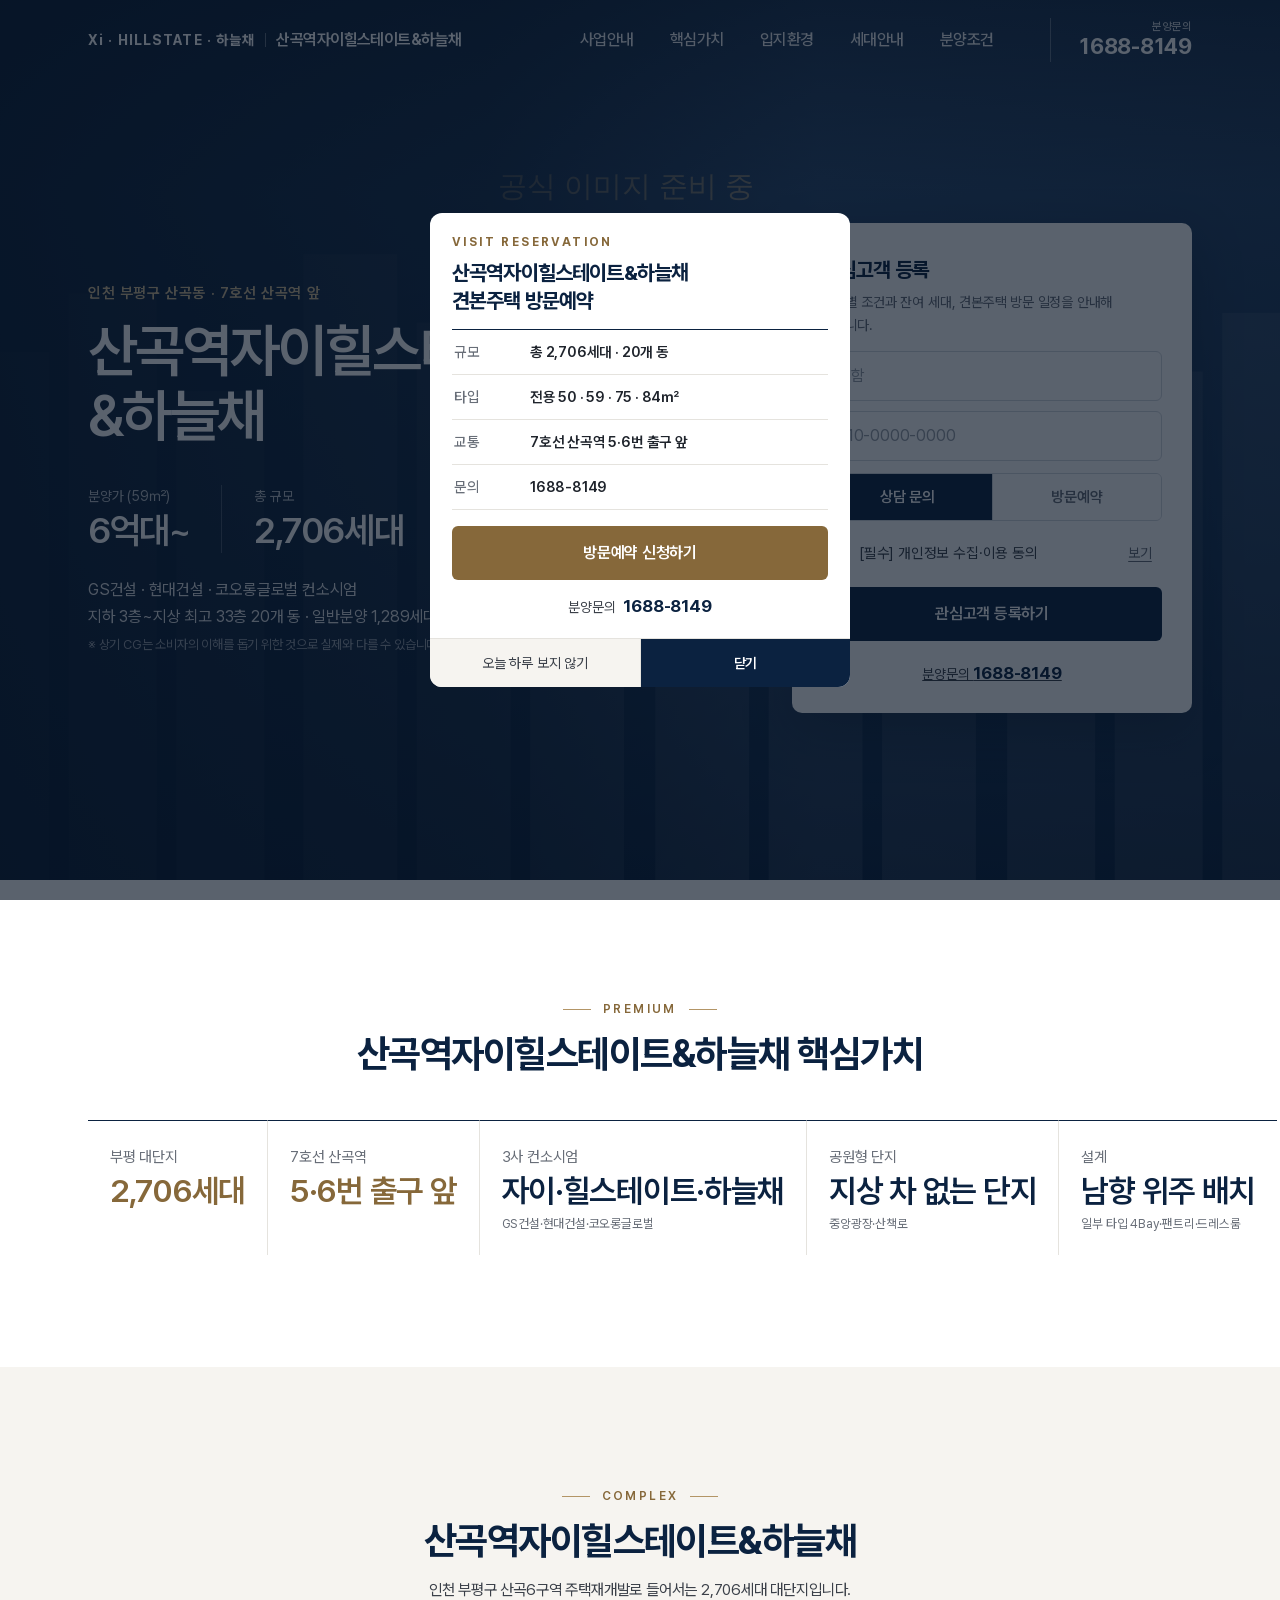
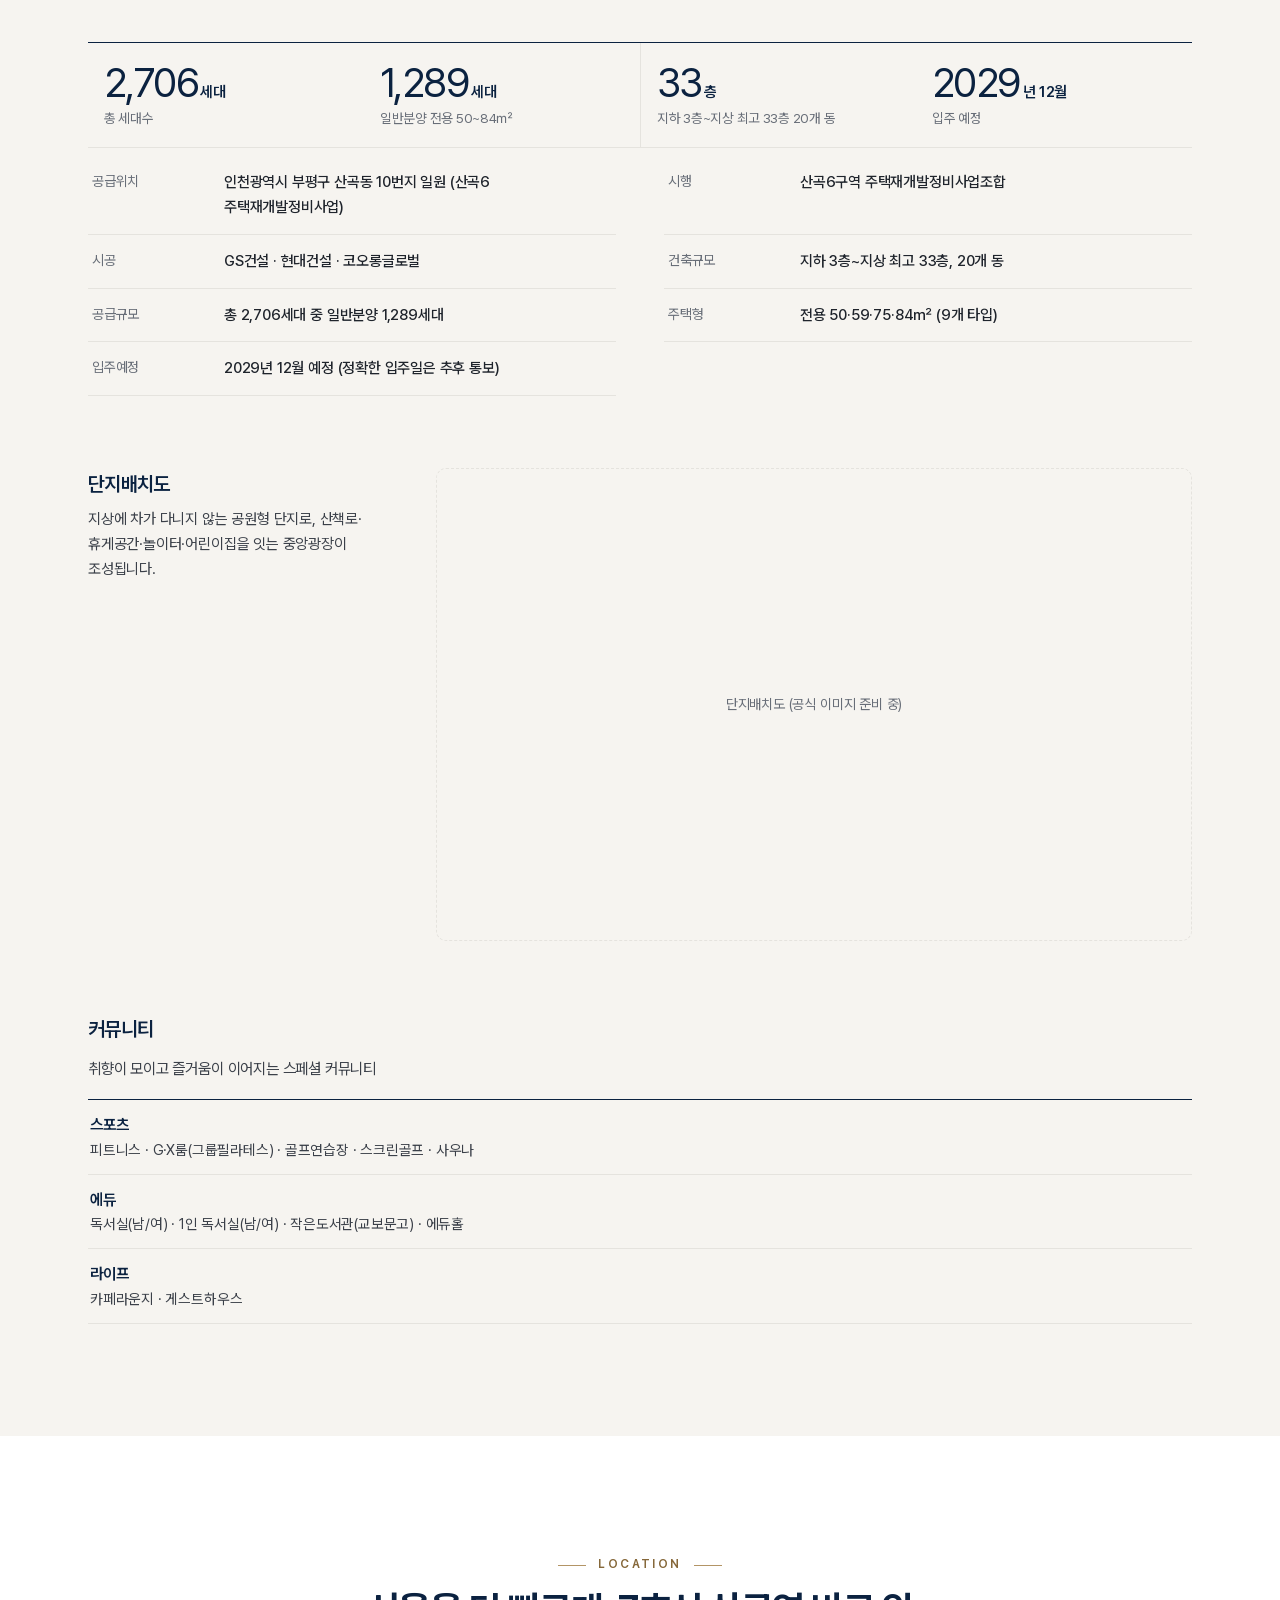
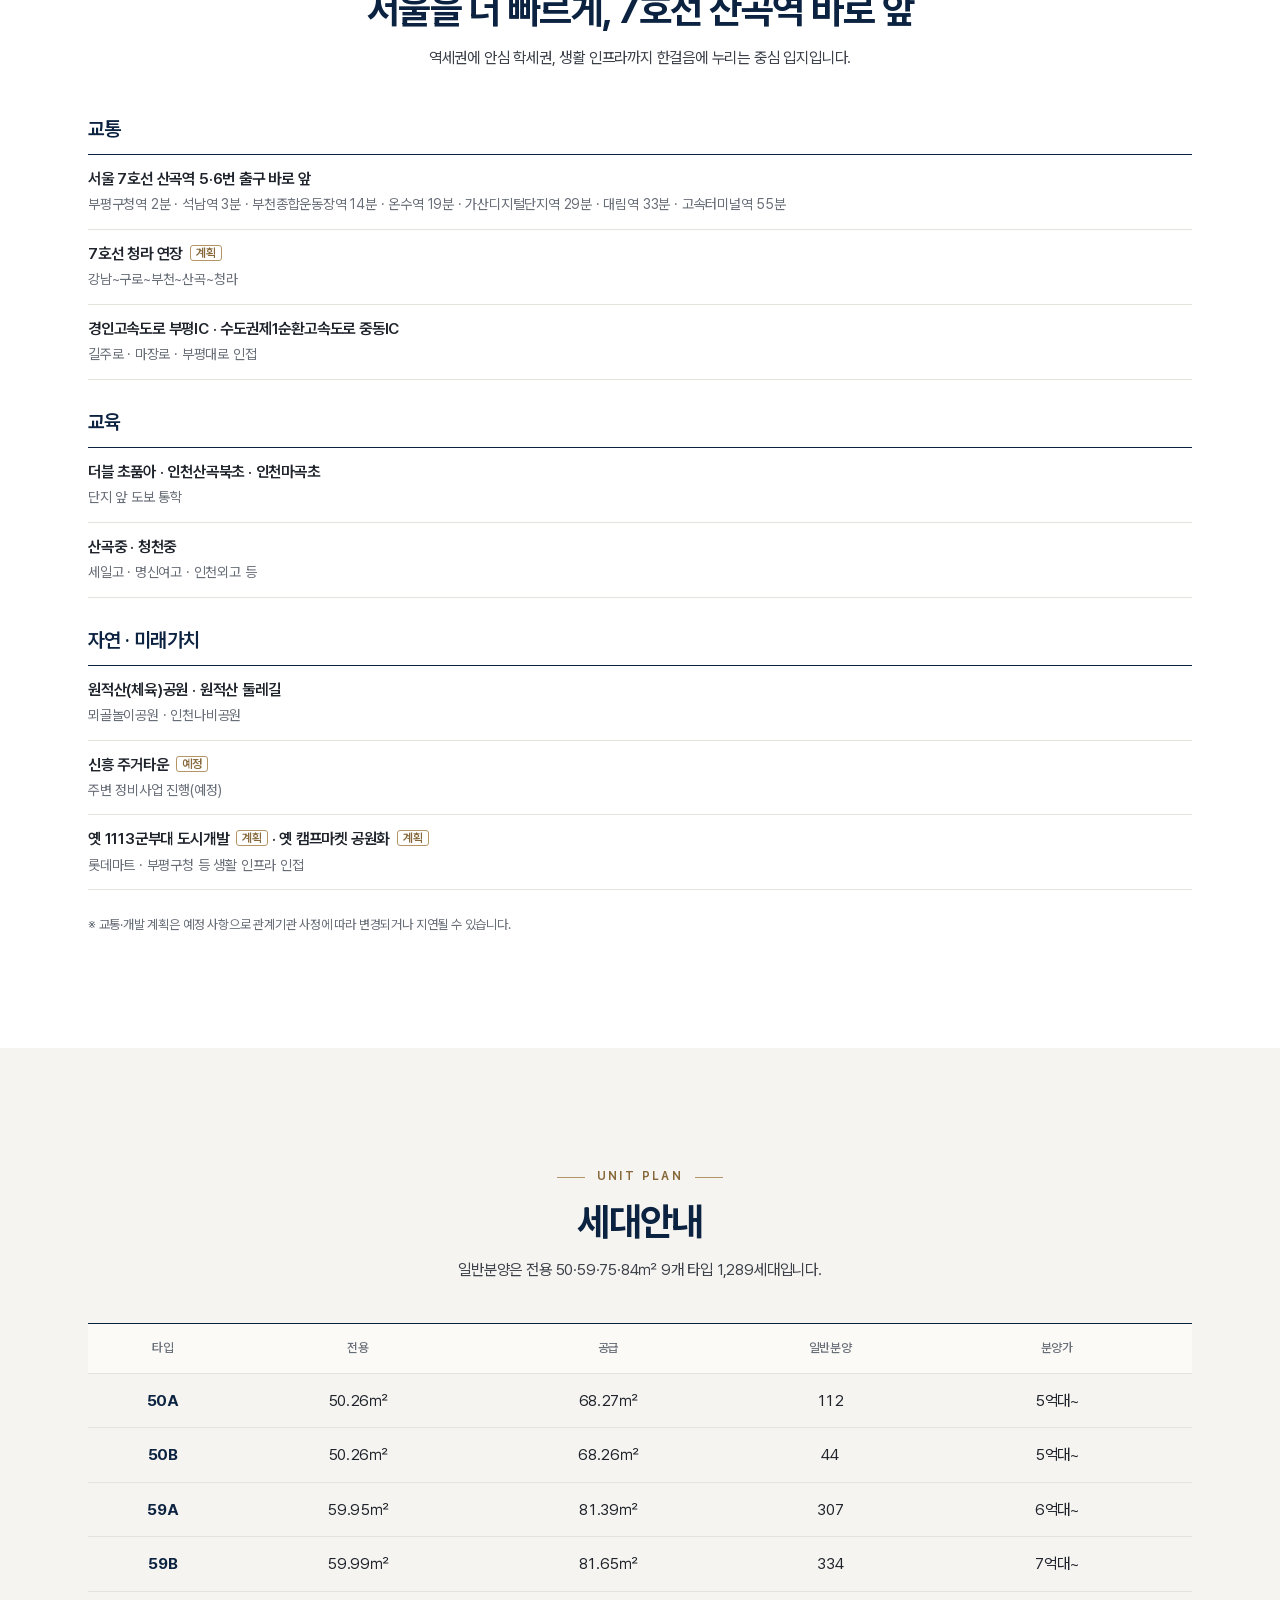
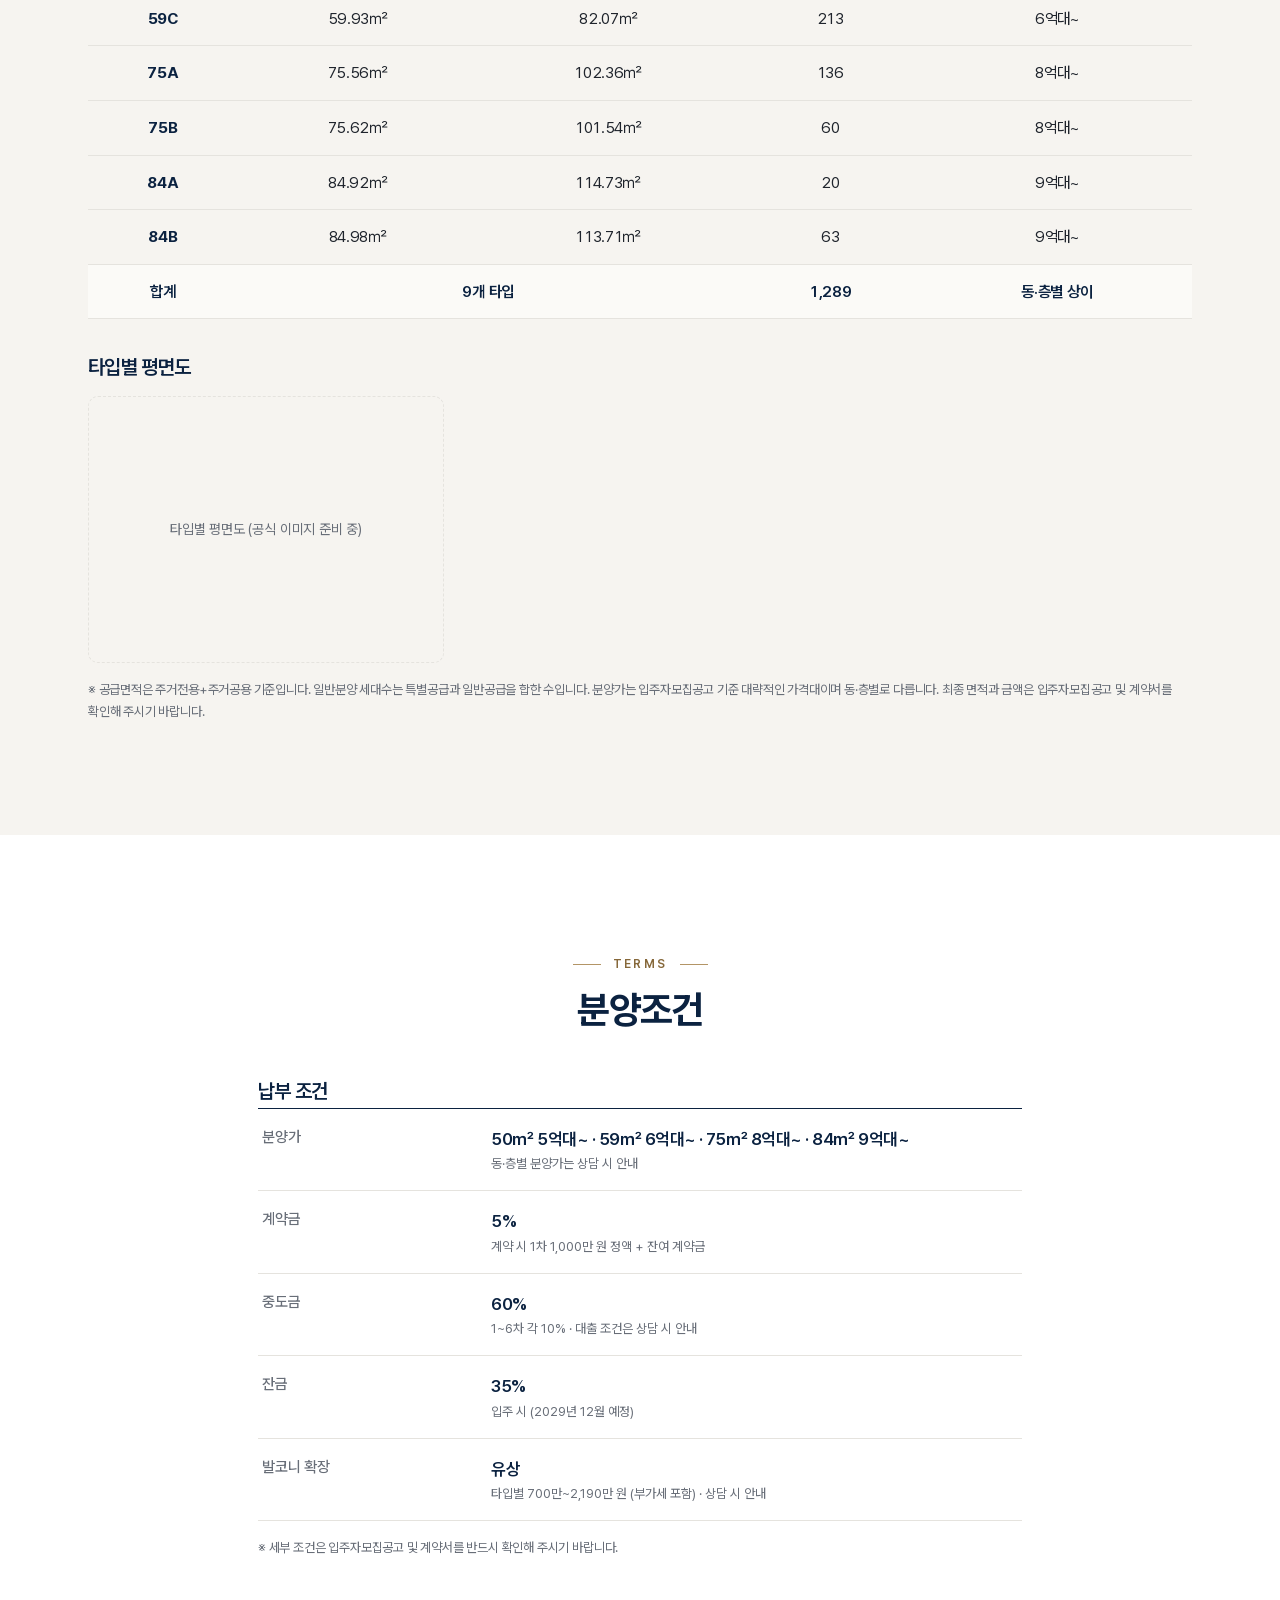
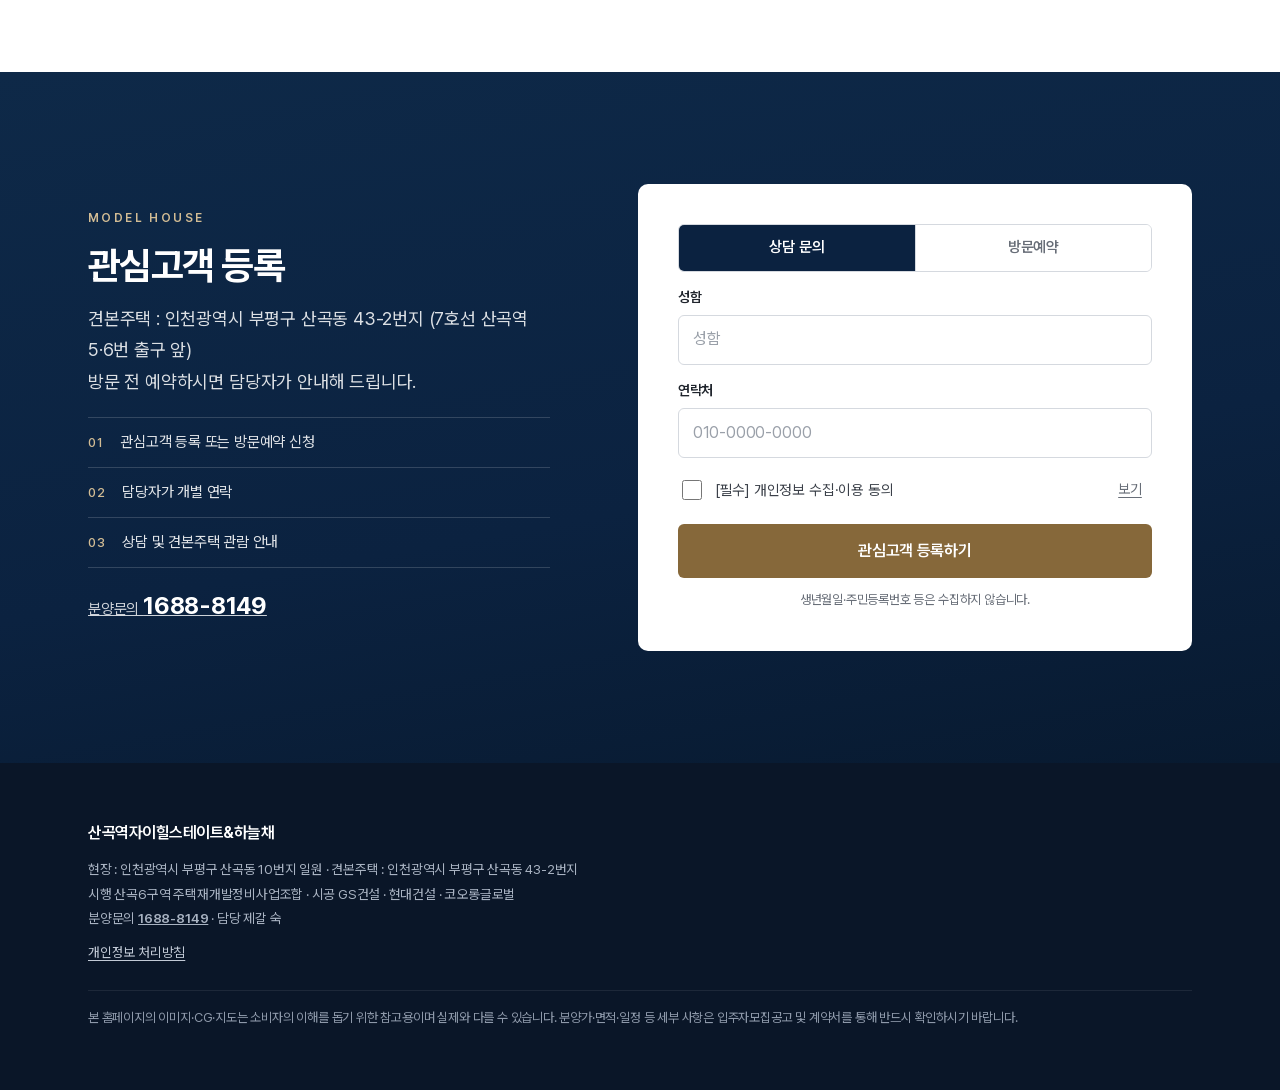
==== commit 94ee28e1: "산곡: 공식 자료 기준 면적·입지·커뮤니티·견본주택 주소 반영 Co-Authored-By: Claude Opus 5.5 <noreply@anthropic.com> Claude-Se" ====
--- a/sangok/public/index.html
+++ b/sangok/public/index.html
@@ -138,12 +138,12 @@
       </div>
       <div class="comm">
         <h3 class="sub__title">커뮤니티</h3>
+        <p class="sec__desc">취향이 모이고 즐거움이 이어지는 스페셜 커뮤니티</p>
         <ul class="comm__list">
-          <li><b>스포츠</b>피트니스클럽 · 실내 골프연습장 · 스크린골프 · 사우나</li>
-          <li><b>에듀·컬처</b>작은도서관(교보문고 협업) · 남녀 및 1인 독서실 등 에듀존</li>
-          <li><b>스테이</b>게스트하우스</li>
+          <li><b>스포츠</b>피트니스 · G·X룸(그룹필라테스) · 골프연습장 · 스크린골프 · 사우나</li>
+          <li><b>에듀</b>독서실(남/여) · 1인 독서실(남/여) · 작은도서관(교보문고) · 에듀홀</li>
+          <li><b>라이프</b>카페라운지 · 게스트하우스</li>
         </ul>
-        <p class="note">※ 커뮤니티 시설 구성은 보도자료 기준이며, 세부 내용은 견본주택에서 확인해 주시기 바랍니다.</p>
       </div>
     </div>
   </section>
@@ -152,25 +152,25 @@
   <section class="sec" id="location" data-section="location" aria-labelledby="locTitle">
     <div class="wrap">
       <div class="sec__head"><p class="sec__eyebrow">LOCATION</p>
-      <h2 class="sec__title" id="locTitle">7호선 산곡역 앞 부평 생활권</h2>
-      <p class="sec__desc">산곡·청천 재개발로 새롭게 바뀌는 부평 주거지의 중심입니다.</p></div>
+      <h2 class="sec__title" id="locTitle">서울을 더 빠르게, 7호선 산곡역 바로 앞</h2>
+      <p class="sec__desc">역세권에 안심 학세권, 생활 인프라까지 한걸음에 누리는 중심 입지입니다.</p></div>
       <div class="loc" id="locBody">
         <div class="loc__grp">
           <h3>교통</h3>
-          <div class="loc__item"><b>서울 7호선 산곡역</b><span>5·6번 출구 앞 · 환승 없이 강남권 연결</span></div>
-          <div class="loc__item"><b>7호선 청라연장선 <em>공사 중</em></b><span>청라국제도시 방면 연장</span></div>
+          <div class="loc__item"><b>서울 7호선 산곡역 5·6번 출구 바로 앞</b><span>부평구청역 2분 · 석남역 3분 · 부천종합운동장역 14분 · 온수역 19분 · 가산디지털단지역 29분 · 대림역 33분 · 고속터미널역 55분</span></div>
+          <div class="loc__item"><b>7호선 청라 연장 <em>계획</em></b><span>강남~구로~부천~산곡~청라</span></div>
           <div class="loc__item"><b>경인고속도로 부평IC · 수도권제1순환고속도로 중동IC</b><span>길주로 · 마장로 · 부평대로 인접</span></div>
         </div>
         <div class="loc__grp">
           <h3>교육</h3>
-          <div class="loc__item"><b>산곡북초 · 마곡초</b><span>도보 통학권</span></div>
+          <div class="loc__item"><b>더블 초품아 · 인천산곡북초 · 인천마곡초</b><span>단지 앞 도보 통학</span></div>
           <div class="loc__item"><b>산곡중 · 청천중</b><span>세일고 · 명신여고 · 인천외고 등</span></div>
         </div>
         <div class="loc__grp">
-          <h3>생활 인프라 · 자연</h3>
-          <div class="loc__item"><b>롯데마트 · 부평구청 · 부평경찰서</b><span>신트리도서관 · 인천성모병원</span></div>
-          <div class="loc__item"><b>현대백화점 중동점 · 이마트 중동점</b><span>상동호수공원 · 웅진플레이도시</span></div>
-          <div class="loc__item"><b>원적산공원 · 장수산 · 인천나비공원</b><span>원적산 체육공원 등 녹지 인접</span></div>
+          <h3>자연 · 미래가치</h3>
+          <div class="loc__item"><b>원적산(체육)공원 · 원적산 둘레길</b><span>뫼골놀이공원 · 인천나비공원</span></div>
+          <div class="loc__item"><b>신흥 주거타운 <em>예정</em></b><span>주변 정비사업 진행(예정)</span></div>
+          <div class="loc__item"><b>옛 1113군부대 도시개발 <em>계획</em> · 옛 캠프마켓 공원화 <em>계획</em></b><span>롯데마트 · 부평구청 등 생활 인프라 인접</span></div>
         </div>
         <p class="loc__warn">※ 교통·개발 계획은 예정 사항으로 관계기관 사정에 따라 변경되거나 지연될 수 있습니다.</p>
       </div>
@@ -187,26 +187,16 @@
       <div class="pp" id="pp-apt">
         <div class="utbl-wrap">
           <table class="utbl">
-            <thead><tr><th scope="col">타입</th><th scope="col">전용</th><th scope="col">일반분양</th><th scope="col">분양가</th></tr></thead>
-            <tbody>
-              <tr><th scope="row">50A</th><td>50.26㎡</td><td>112</td><td>5억대~</td></tr>
-              <tr><th scope="row">50B</th><td>50.26㎡</td><td>44</td><td>5억대~</td></tr>
-              <tr><th scope="row">59A</th><td>59.95㎡</td><td>307</td><td>6억대~</td></tr>
-              <tr><th scope="row">59B</th><td>59.99㎡</td><td>334</td><td>7억대~</td></tr>
-              <tr><th scope="row">59C</th><td>59.93㎡</td><td>213</td><td>6억대~</td></tr>
-              <tr><th scope="row">75A</th><td>75.56㎡</td><td>136</td><td>8억대~</td></tr>
-              <tr><th scope="row">75B</th><td>75.62㎡</td><td>60</td><td>8억대~</td></tr>
-              <tr><th scope="row">84A</th><td>84.92㎡</td><td>20</td><td>9억대~</td></tr>
-              <tr><th scope="row">84B</th><td>84.98㎡</td><td>63</td><td>9억대~</td></tr>
-            </tbody>
-            <tfoot><tr><td>합계</td><td>9개 타입</td><td>1,289</td><td>동·층별 상이</td></tr></tfoot>
+            <thead><tr><th scope="col">타입</th><th scope="col">전용</th><th scope="col">공급</th><th scope="col">일반분양</th><th scope="col">분양가</th></tr></thead>
+            <tbody><tr><th scope="row">50A</th><td>50.26㎡</td><td>68.27㎡</td><td>112</td><td>5억대~</td></tr><tr><th scope="row">50B</th><td>50.26㎡</td><td>68.26㎡</td><td>44</td><td>5억대~</td></tr><tr><th scope="row">59A</th><td>59.95㎡</td><td>81.39㎡</td><td>307</td><td>6억대~</td></tr><tr><th scope="row">59B</th><td>59.99㎡</td><td>81.65㎡</td><td>334</td><td>7억대~</td></tr><tr><th scope="row">59C</th><td>59.93㎡</td><td>82.07㎡</td><td>213</td><td>6억대~</td></tr><tr><th scope="row">75A</th><td>75.56㎡</td><td>102.36㎡</td><td>136</td><td>8억대~</td></tr><tr><th scope="row">75B</th><td>75.62㎡</td><td>101.54㎡</td><td>60</td><td>8억대~</td></tr><tr><th scope="row">84A</th><td>84.92㎡</td><td>114.73㎡</td><td>20</td><td>9억대~</td></tr><tr><th scope="row">84B</th><td>84.98㎡</td><td>113.71㎡</td><td>63</td><td>9억대~</td></tr></tbody>
+            <tfoot><tr><td>합계</td><td colspan="2">9개 타입</td><td>1,289</td><td>동·층별 상이</td></tr></tfoot>
           </table>
         </div>
         <h3 class="sub__title pgrid__title">타입별 평면도</h3>
         <div class="pgrid pgrid--ph"><div class="ph">타입별 평면도 (공식 이미지 준비 중)</div></div>
       </div>
 
-      <p class="note">※ 일반분양 세대수는 특별공급과 일반공급을 합한 수입니다. 분양가는 입주자모집공고 기준 대략적인 가격대이며 동·층별로 다릅니다. 최종 면적과 금액은 입주자모집공고 및 계약서를 확인해 주시기 바랍니다.</p>
+      <p class="note">※ 공급면적은 주거전용+주거공용 기준입니다. 일반분양 세대수는 특별공급과 일반공급을 합한 수입니다. 분양가는 입주자모집공고 기준 대략적인 가격대이며 동·층별로 다릅니다. 최종 면적과 금액은 입주자모집공고 및 계약서를 확인해 주시기 바랍니다.</p>
     </div>
   </section>
 
@@ -222,9 +212,9 @@
             <tbody>
               <tr><th scope="row">분양가</th><td>50㎡ 5억대~ · 59㎡ 6억대~ · 75㎡ 8억대~ · 84㎡ 9억대~ <span>동·층별 분양가는 상담 시 안내</span></td></tr>
               <tr><th scope="row">계약금</th><td>5% <span>계약 시 1차 1,000만 원 정액 + 잔여 계약금</span></td></tr>
-              <tr><th scope="row">중도금</th><td>60% <span>중도금 대출 알선 예정 · 조건은 상담 시 안내</span></td></tr>
+              <tr><th scope="row">중도금</th><td>60% <span>1~6차 각 10% · 대출 조건은 상담 시 안내</span></td></tr>
               <tr><th scope="row">잔금</th><td>35% <span>입주 시 (2029년 12월 예정)</span></td></tr>
-              <tr><th scope="row">발코니 확장</th><td>유상 <span>타입별 금액 상이 · 상담 시 안내</span></td></tr>
+              <tr><th scope="row">발코니 확장</th><td>유상 <span>타입별 700만~2,190만 원 (부가세 포함) · 상담 시 안내</span></td></tr>
             </tbody>
           </table>
         </div>
@@ -239,7 +229,7 @@
       <div class="reg__info">
         <p class="sec__eyebrow sec__eyebrow--gold">MODEL HOUSE</p>
         <h2 class="sec__title sec__title--light" id="regTitle">관심고객 등록</h2>
-        <p class="reg__lead">견본주택 : 7호선 산곡역 5·6번 출구 앞<br>방문 전 예약하시면 담당자가 안내해 드립니다.</p>
+        <p class="reg__lead">견본주택 : 인천광역시 부평구 산곡동 43-2번지 (7호선 산곡역 5·6번 출구 앞)<br>방문 전 예약하시면 담당자가 안내해 드립니다.</p>
         <ol class="reg__steps">
           <li><b>01</b><span>관심고객 등록 또는 방문예약 신청</span></li>
           <li><b>02</b><span>담당자가 개별 연락</span></li>
@@ -291,7 +281,7 @@
 <footer class="ft">
   <div class="wrap">
     <p class="ft__name">산곡역자이힐스테이트&amp;하늘채</p>
-    <p class="ft__line" id="ftSite">현장 : 인천광역시 부평구 산곡동 10번지 일원 · 견본주택 : 7호선 산곡역 5·6번 출구 앞</p>
+    <p class="ft__line" id="ftSite">현장 : 인천광역시 부평구 산곡동 10번지 일원 · 견본주택 : 인천광역시 부평구 산곡동 43-2번지</p>
     <p class="ft__line" id="ftBiz">시행 산곡6구역 주택재개발정비사업조합 · 시공 GS건설 · 현대건설 · 코오롱글로벌</p>
     <p class="ft__line">분양문의 <a class="js-call ft__tel" href="#register" data-call-label="phone"><span class="js-phone-text">1688-8149</span></a> · 담당 제갈 숙</p>
     <p class="ft__links"><button type="button" class="link link--light js-privacy" id="openPrivacy2">개인정보 처리방침</button></p>
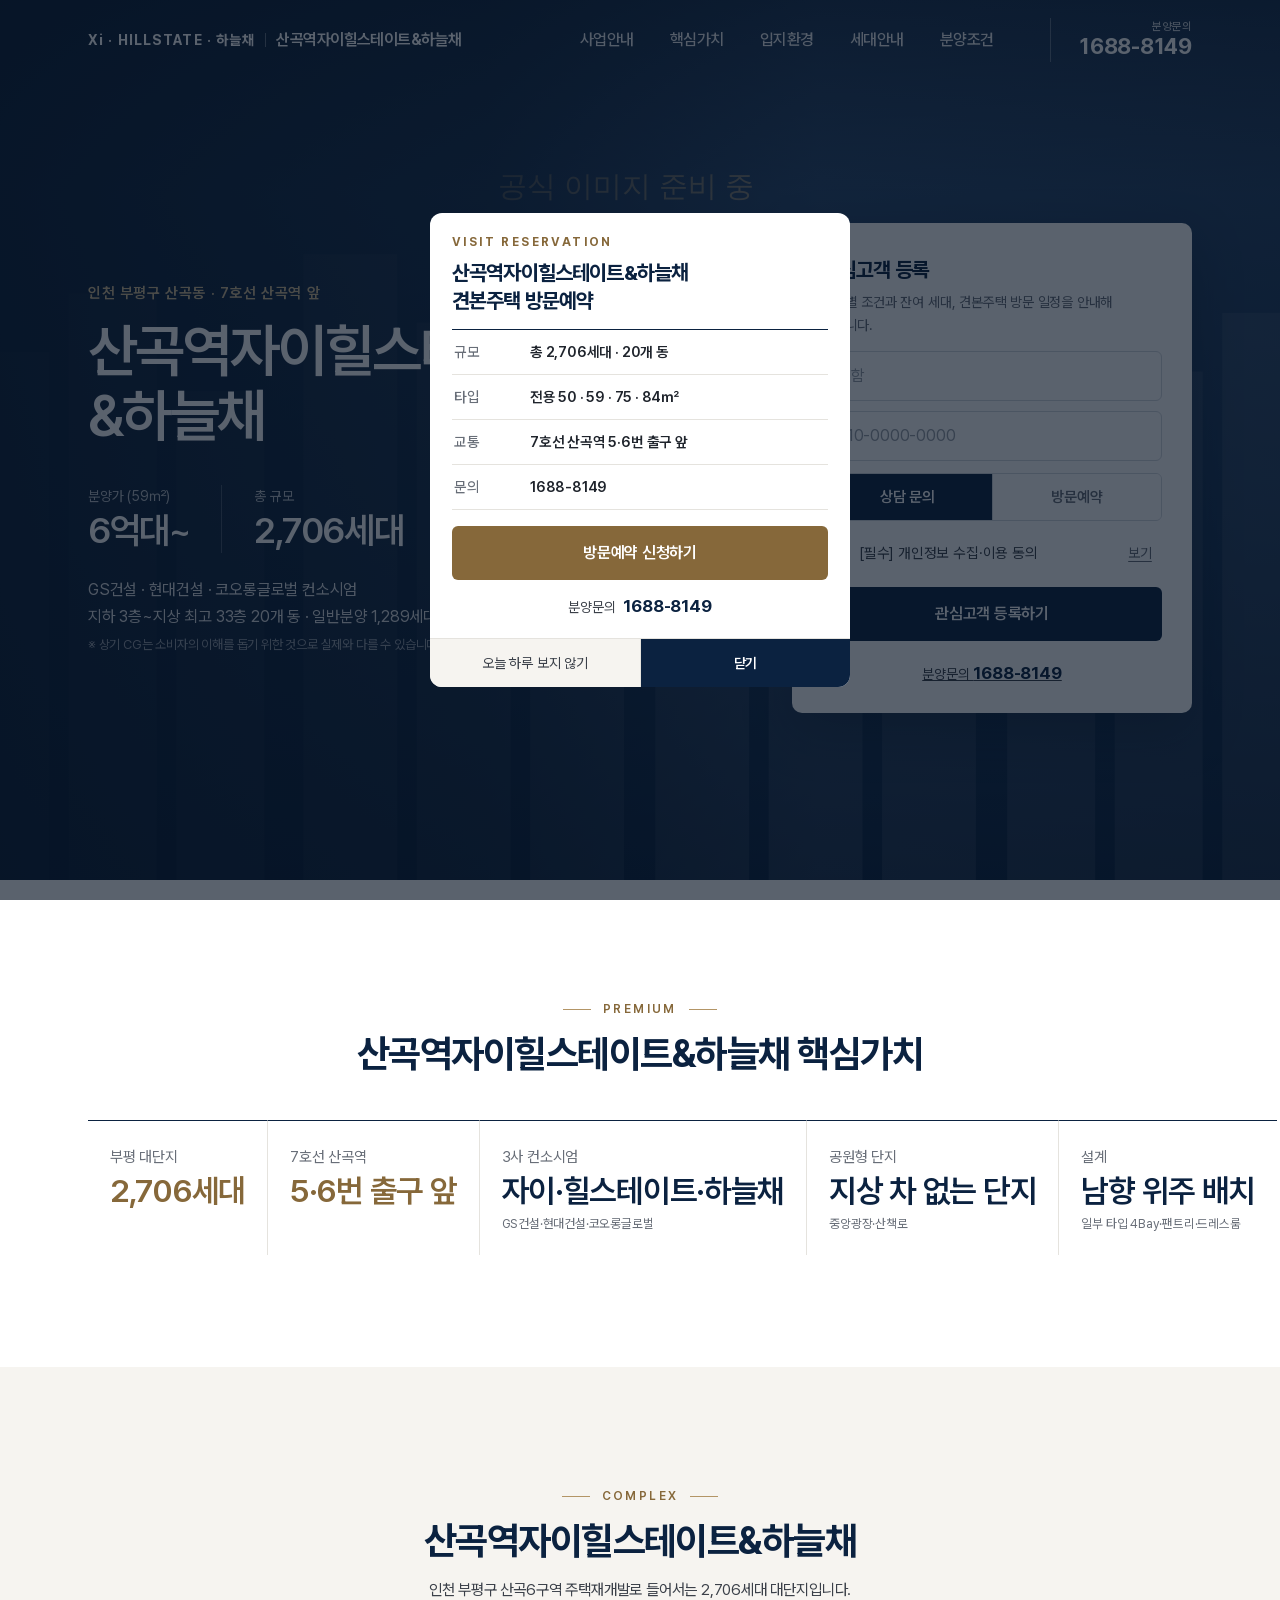
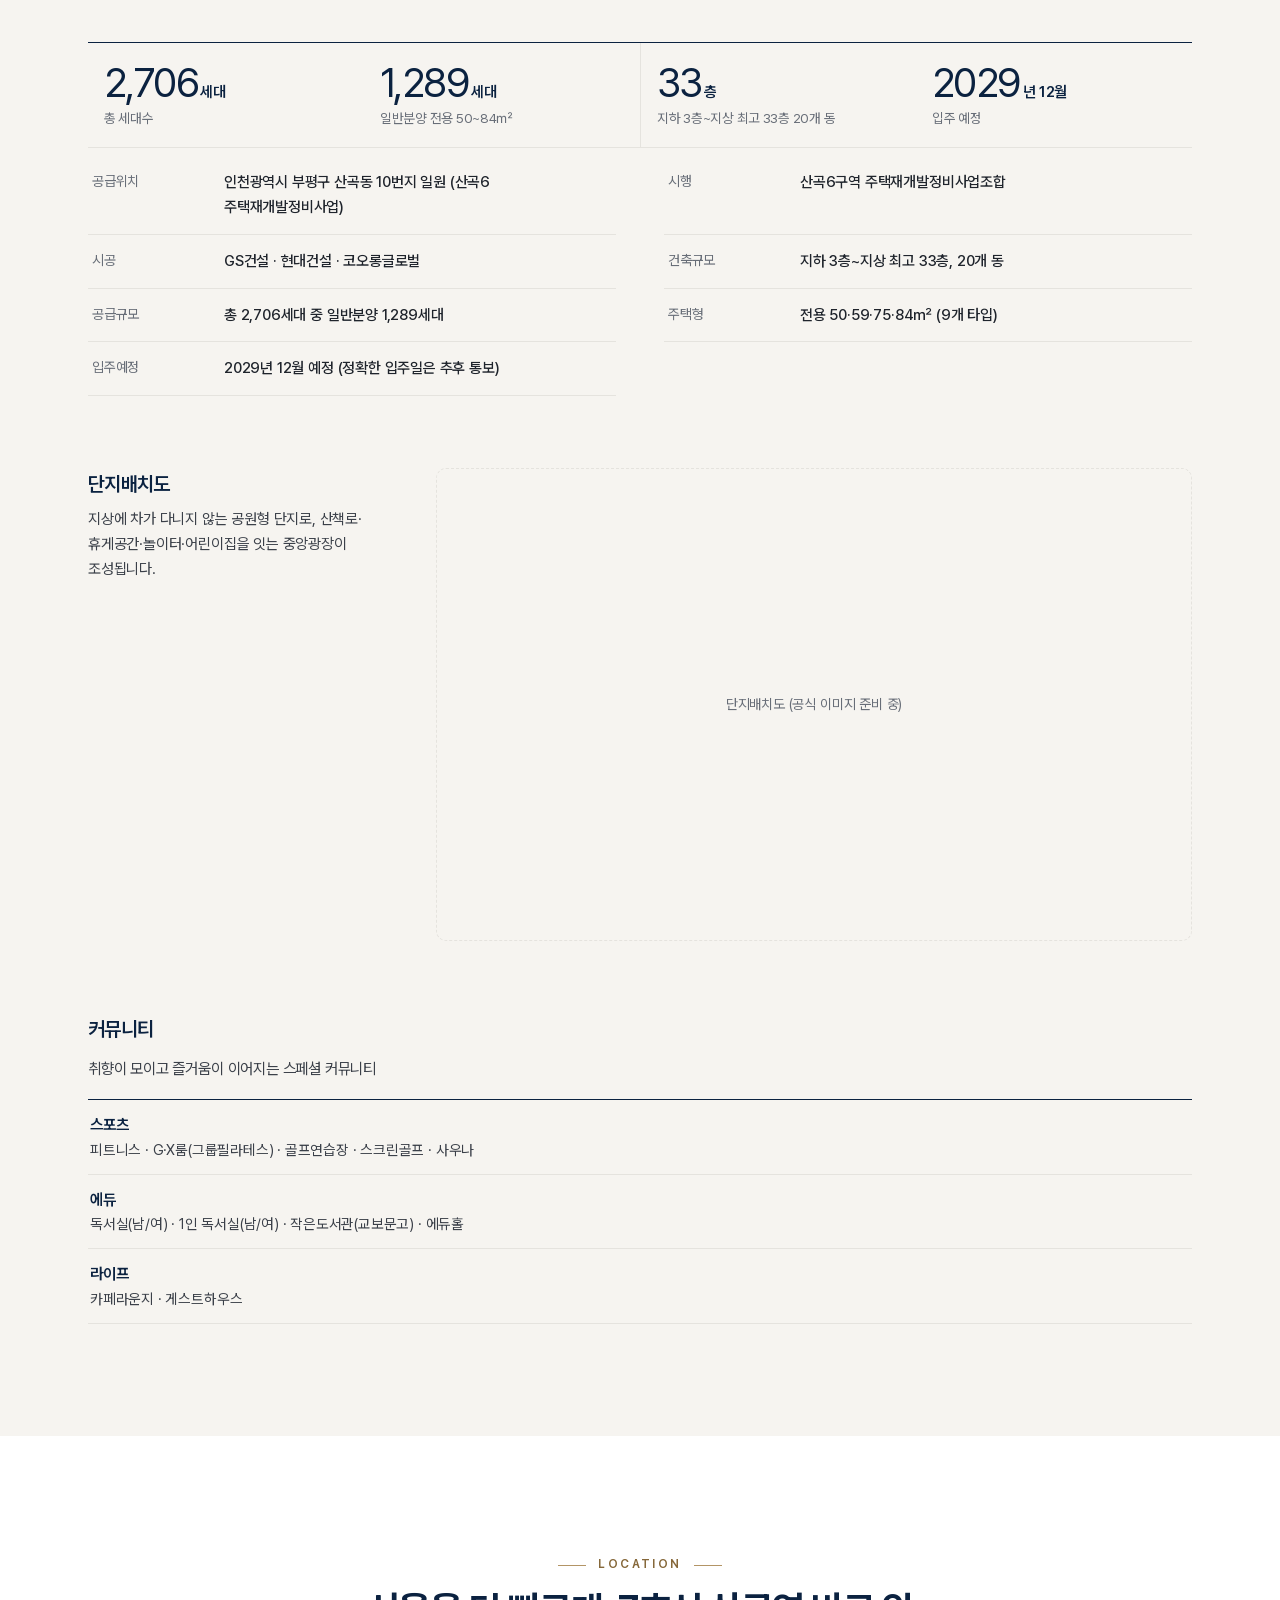
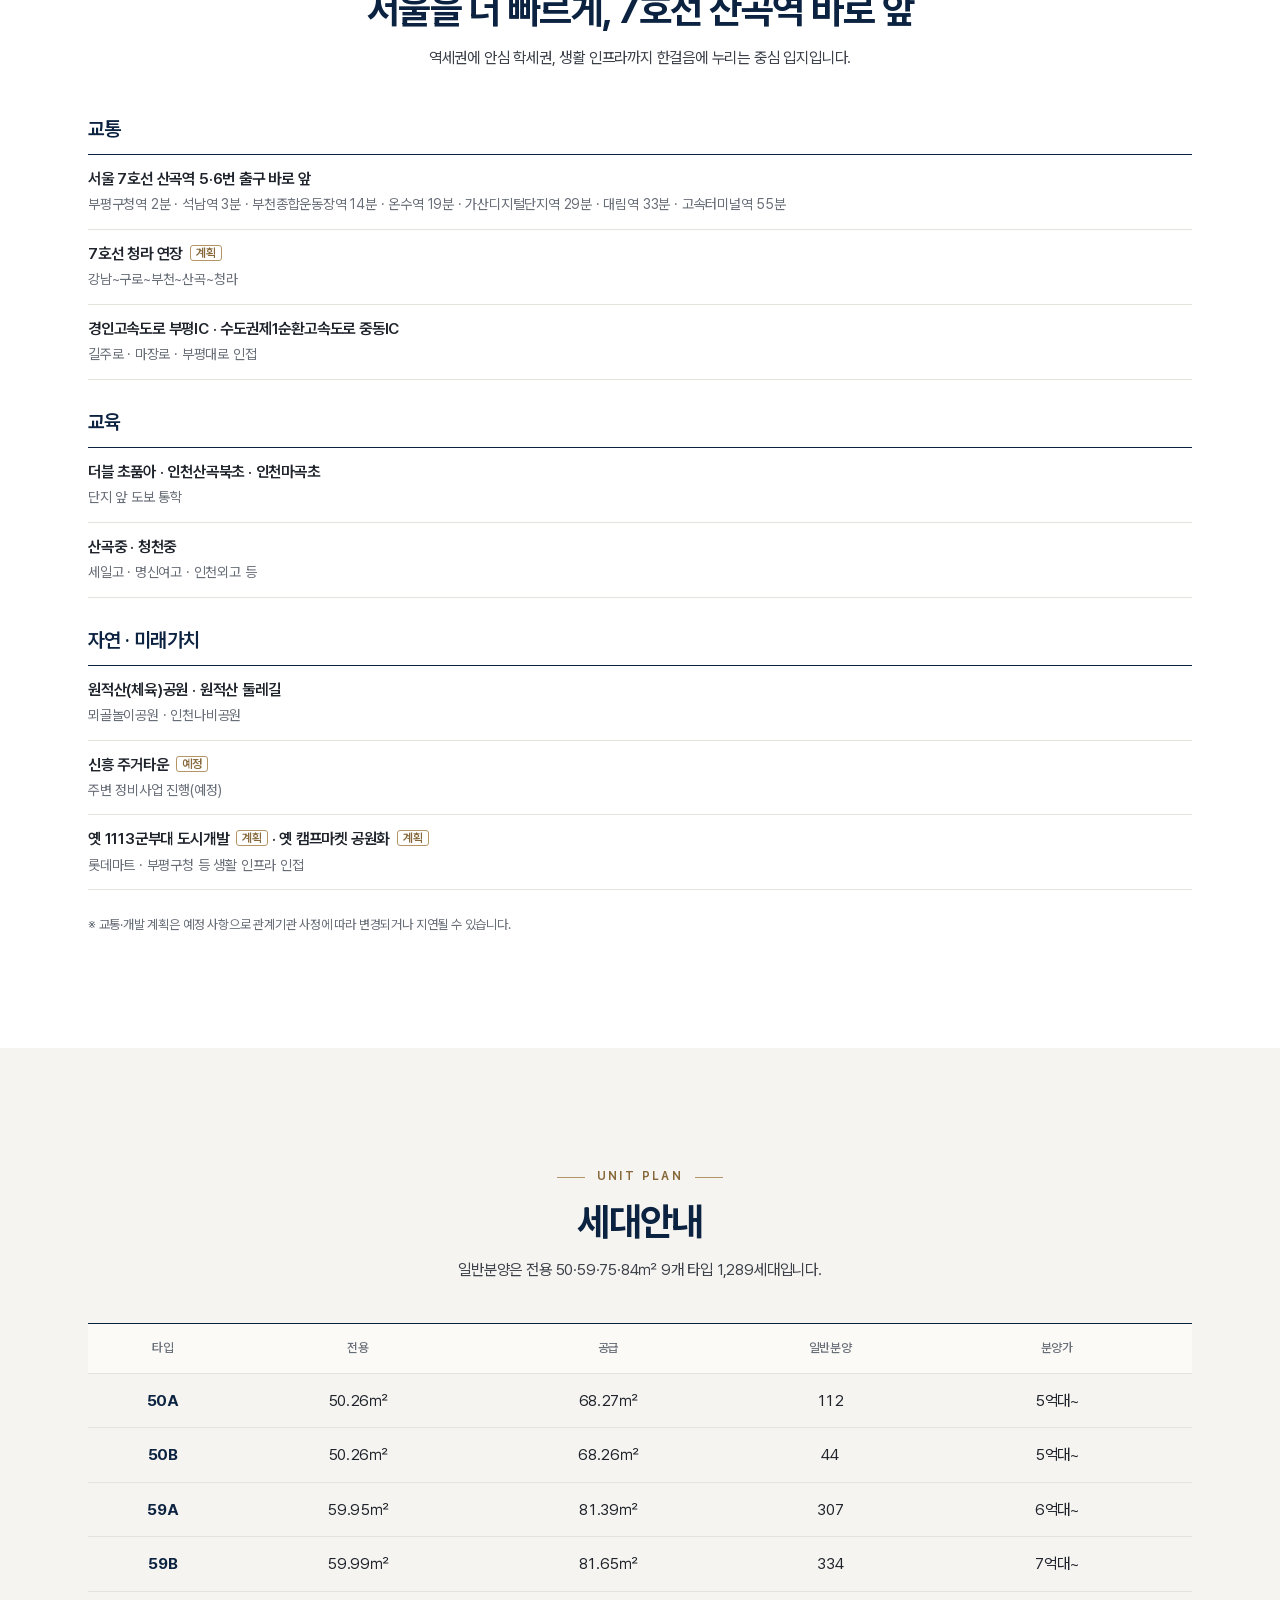
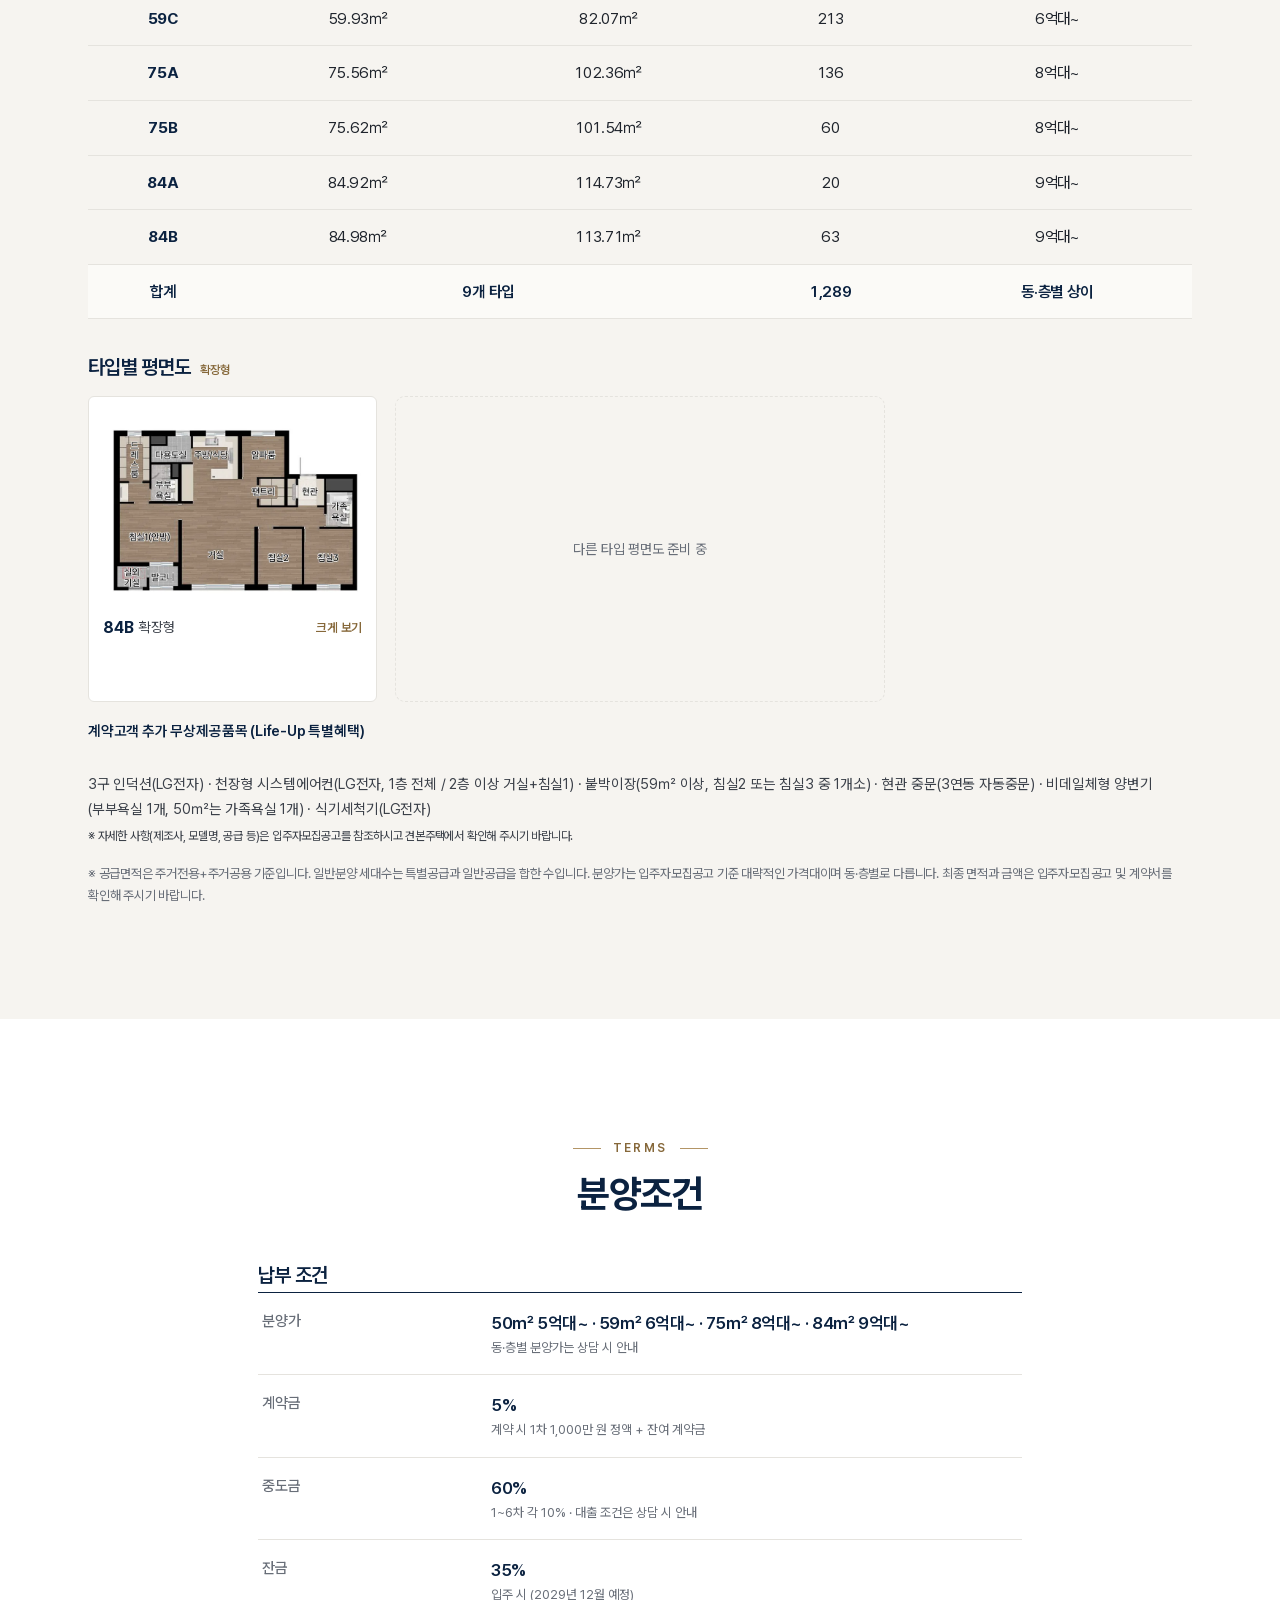
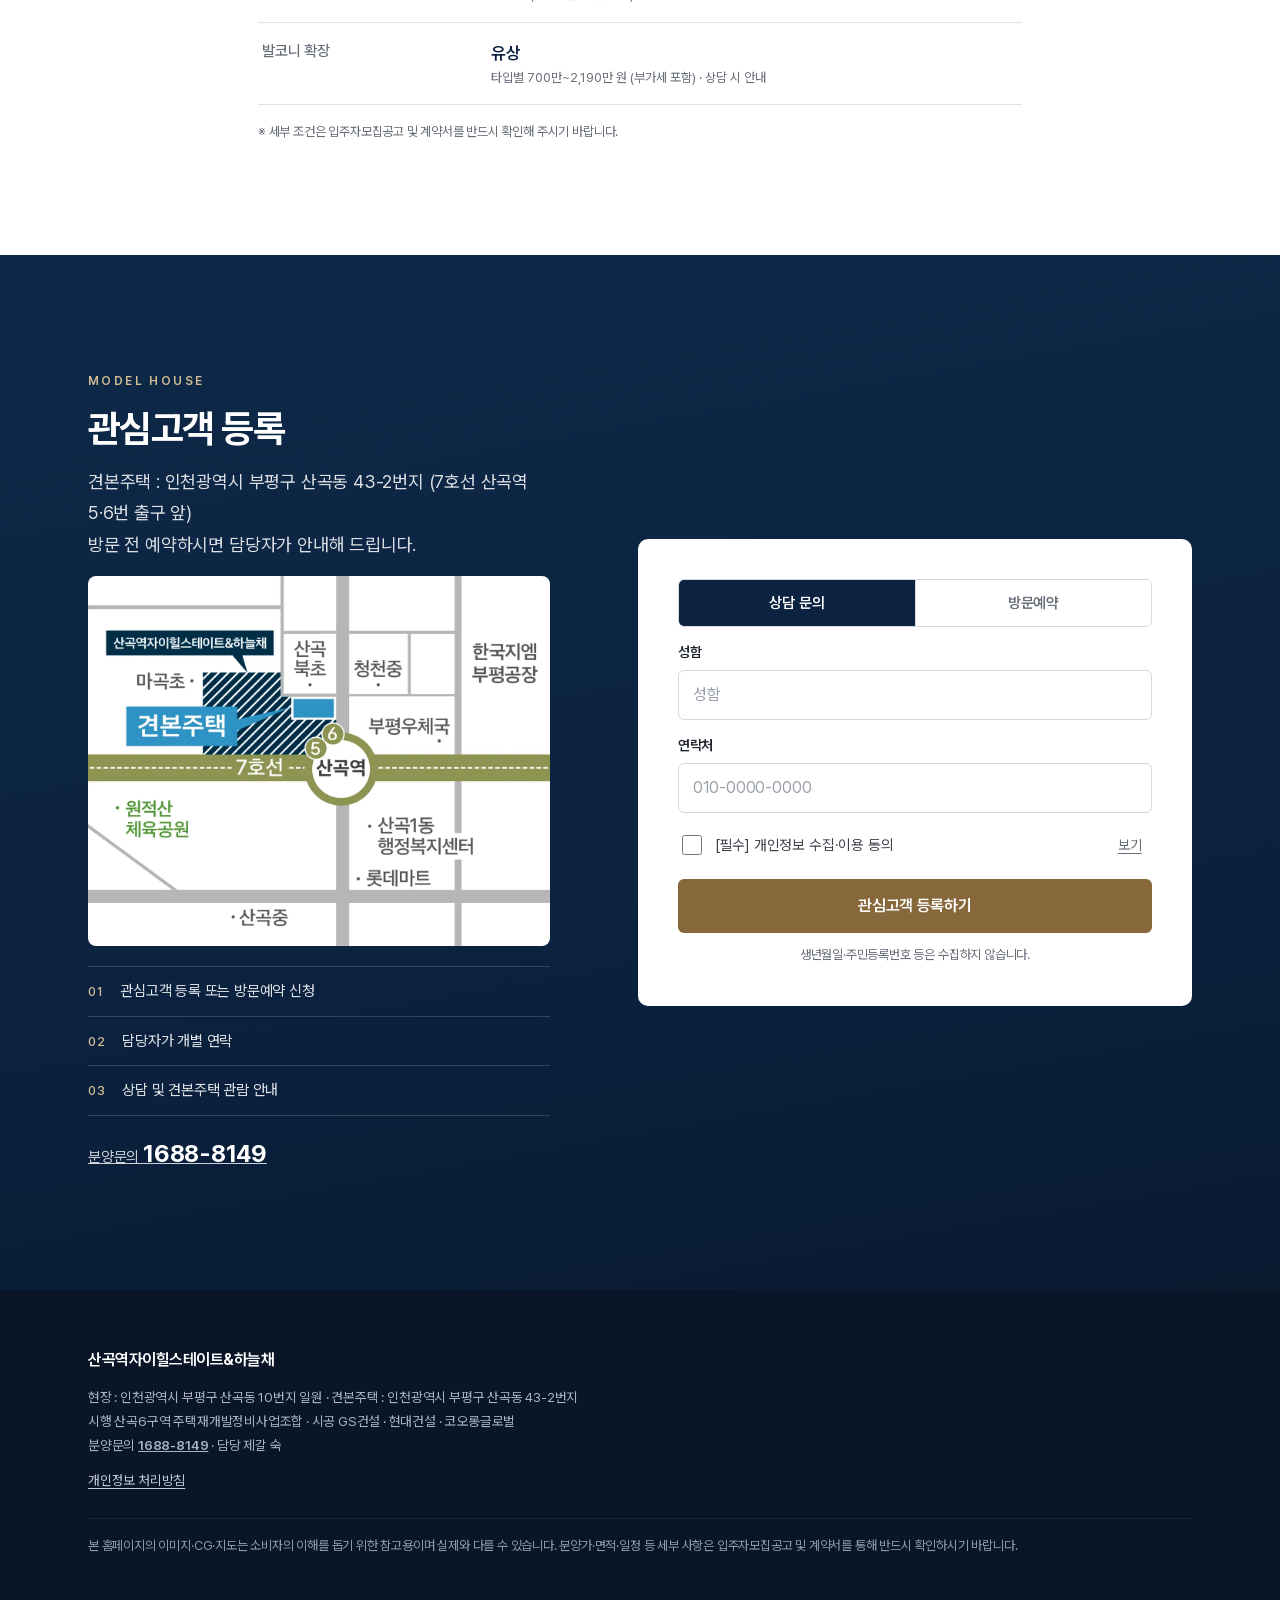
==== commit fc7e0e33: "산곡: 84B 평면도, 견본주택 지도, 추가 무상제공품목 Co-Authored-By: Claude Opus 5.5 <noreply@anthropic.com> Claude-Sessi" ====
--- a/sangok/public/index.html
+++ b/sangok/public/index.html
@@ -192,8 +192,9 @@
             <tfoot><tr><td>합계</td><td colspan="2">9개 타입</td><td>1,289</td><td>동·층별 상이</td></tr></tfoot>
           </table>
         </div>
-        <h3 class="sub__title pgrid__title">타입별 평면도</h3>
-        <div class="pgrid pgrid--ph"><div class="ph">타입별 평면도 (공식 이미지 준비 중)</div></div>
+        <h3 class="sub__title pgrid__title">타입별 평면도 <small>확장형</small></h3>
+        <div class="pgrid"><figure class="fig pfig js-zoom" data-hires="assets/img/plan84b.webp"><img src="assets/img/plan84b-t.webp" width="720" height="470" alt="84B 타입 평면도 (확장형)" loading="lazy" decoding="async"><figcaption><b>84B</b> 확장형 <span>크게 보기</span></figcaption></figure><div class="ph">다른 타입 평면도 준비 중</div></div>
+        <div class="plan__opts"><b>계약고객 추가 무상제공품목 (Life-Up 특별혜택)</b><br>3구 인덕션(LG전자) · 천장형 시스템에어컨(LG전자, 1층 전체 / 2층 이상 거실+침실1) · 붙박이장(59㎡ 이상, 침실2 또는 침실3 중 1개소) · 현관 중문(3연동 자동중문) · 비데일체형 양변기(부부욕실 1개, 50㎡는 가족욕실 1개) · 식기세척기(LG전자)<br><small>※ 자세한 사항(제조사, 모델명, 공급 등)은 입주자모집공고를 참조하시고 견본주택에서 확인해 주시기 바랍니다.</small></div>
       </div>
 
       <p class="note">※ 공급면적은 주거전용+주거공용 기준입니다. 일반분양 세대수는 특별공급과 일반공급을 합한 수입니다. 분양가는 입주자모집공고 기준 대략적인 가격대이며 동·층별로 다릅니다. 최종 면적과 금액은 입주자모집공고 및 계약서를 확인해 주시기 바랍니다.</p>
@@ -230,6 +231,7 @@
         <p class="sec__eyebrow sec__eyebrow--gold">MODEL HOUSE</p>
         <h2 class="sec__title sec__title--light" id="regTitle">관심고객 등록</h2>
         <p class="reg__lead">견본주택 : 인천광역시 부평구 산곡동 43-2번지 (7호선 산곡역 5·6번 출구 앞)<br>방문 전 예약하시면 담당자가 안내해 드립니다.</p>
+        <figure class="fig js-zoom" data-hires="assets/img/mh-map.webp" style="margin:16px 0;border-radius:8px;overflow:hidden;background:#fff"><img src="assets/img/mh-map.webp" width="1200" height="960" alt="견본주택 오시는 길 지도 (7호선 산곡역 5·6번 출구 앞)" loading="lazy" decoding="async"></figure>
         <ol class="reg__steps">
           <li><b>01</b><span>관심고객 등록 또는 방문예약 신청</span></li>
           <li><b>02</b><span>담당자가 개별 연락</span></li>
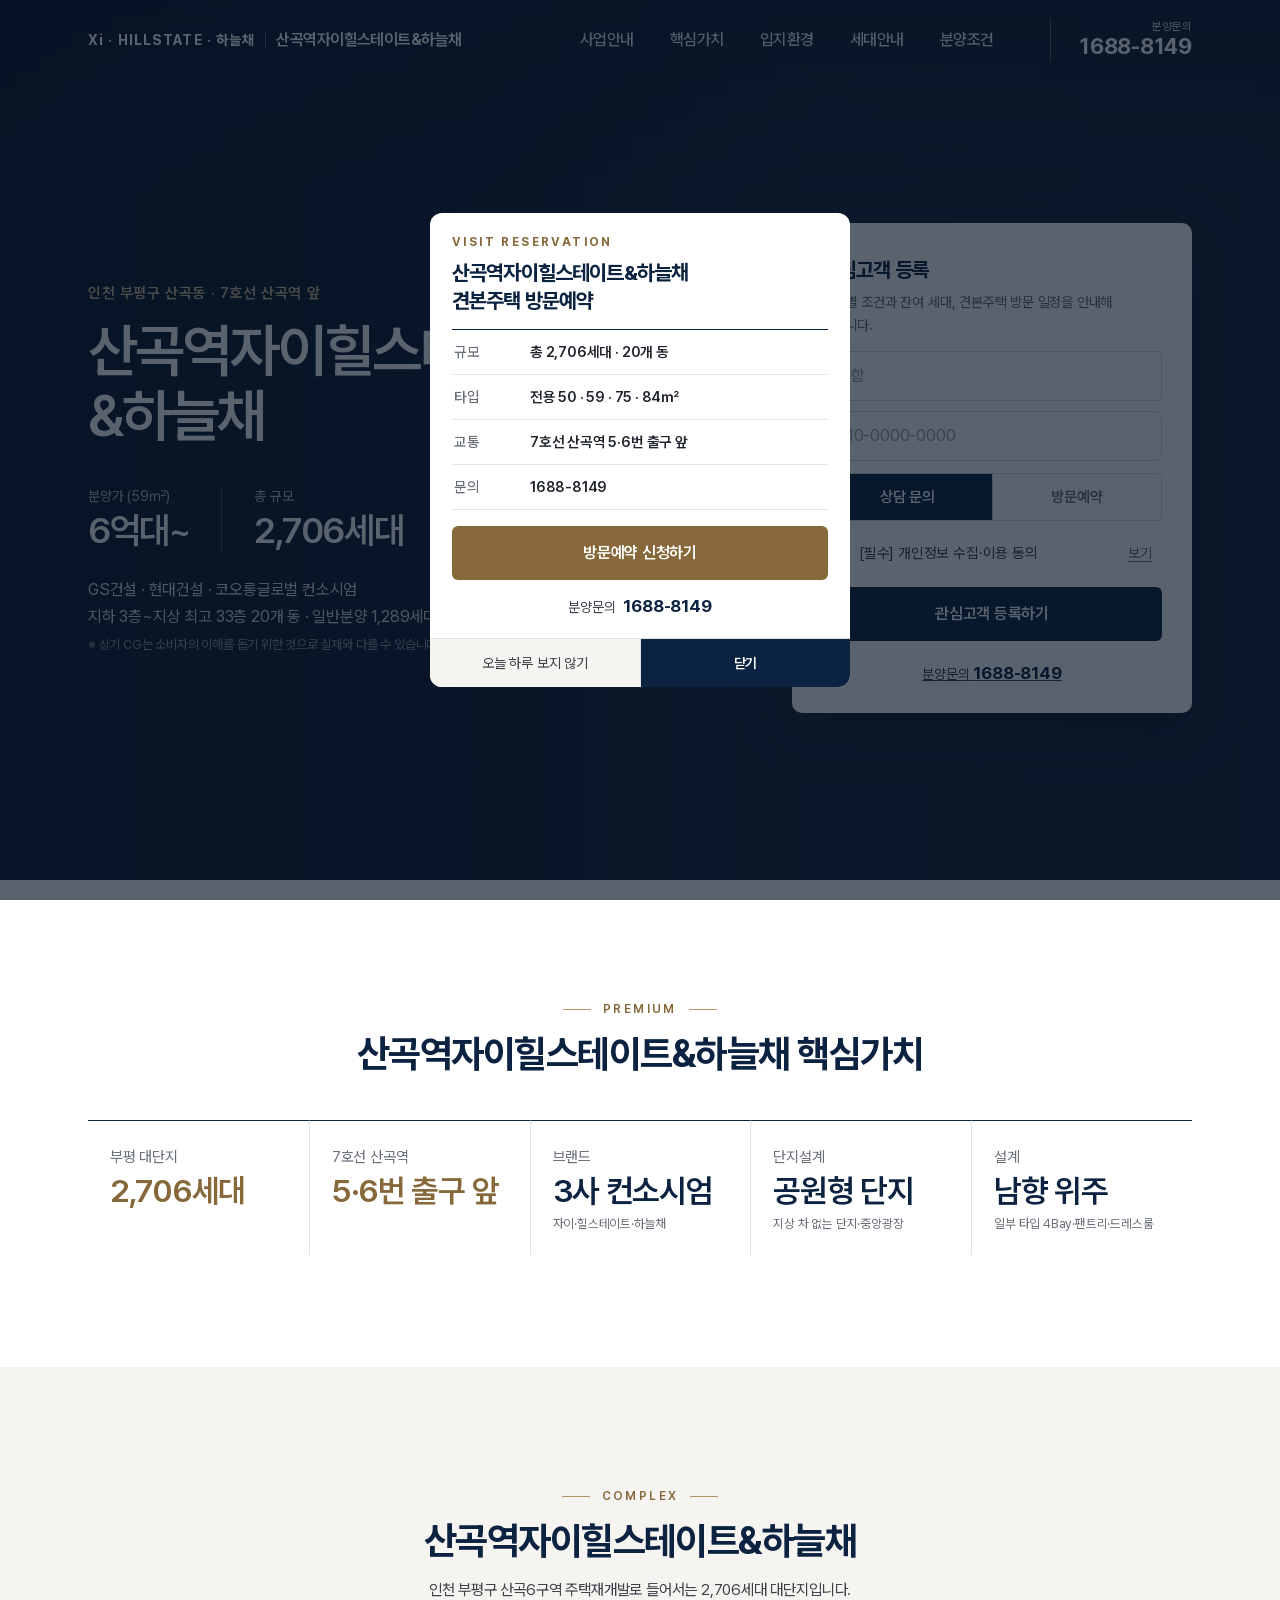
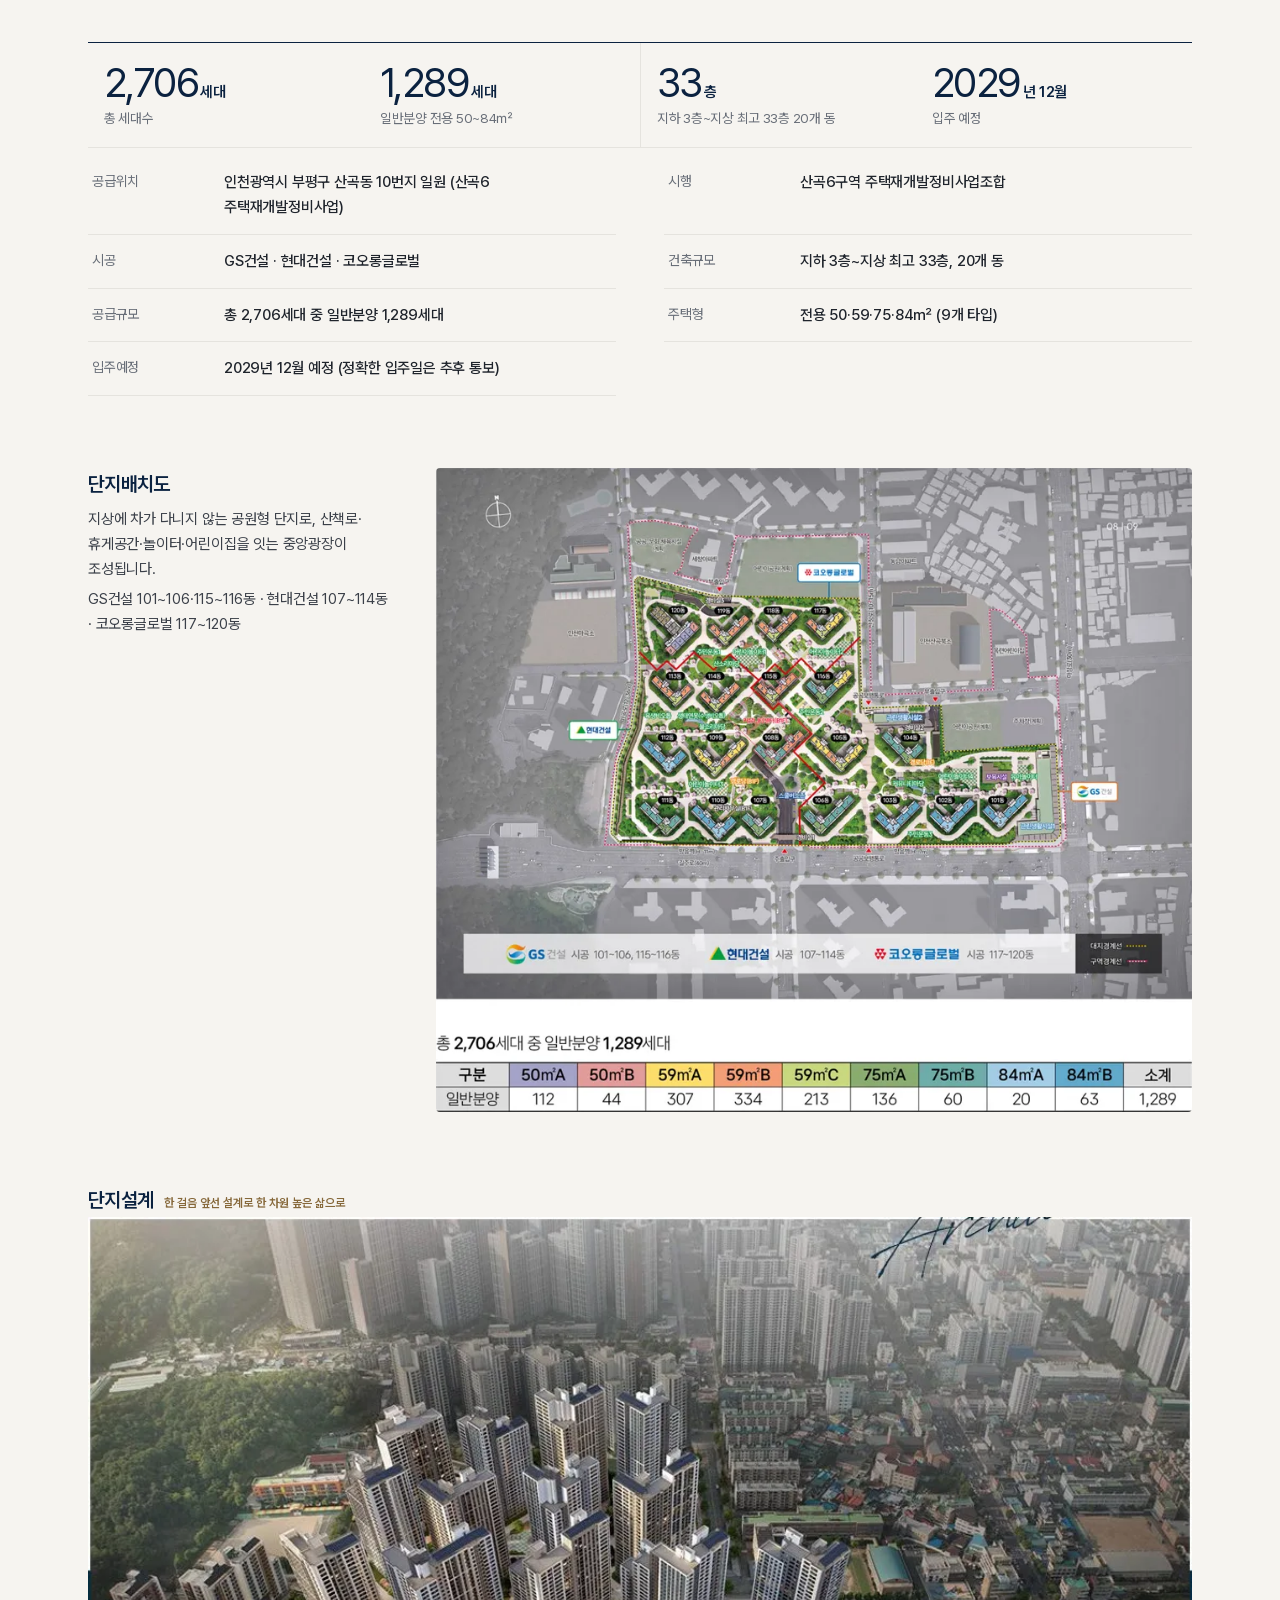
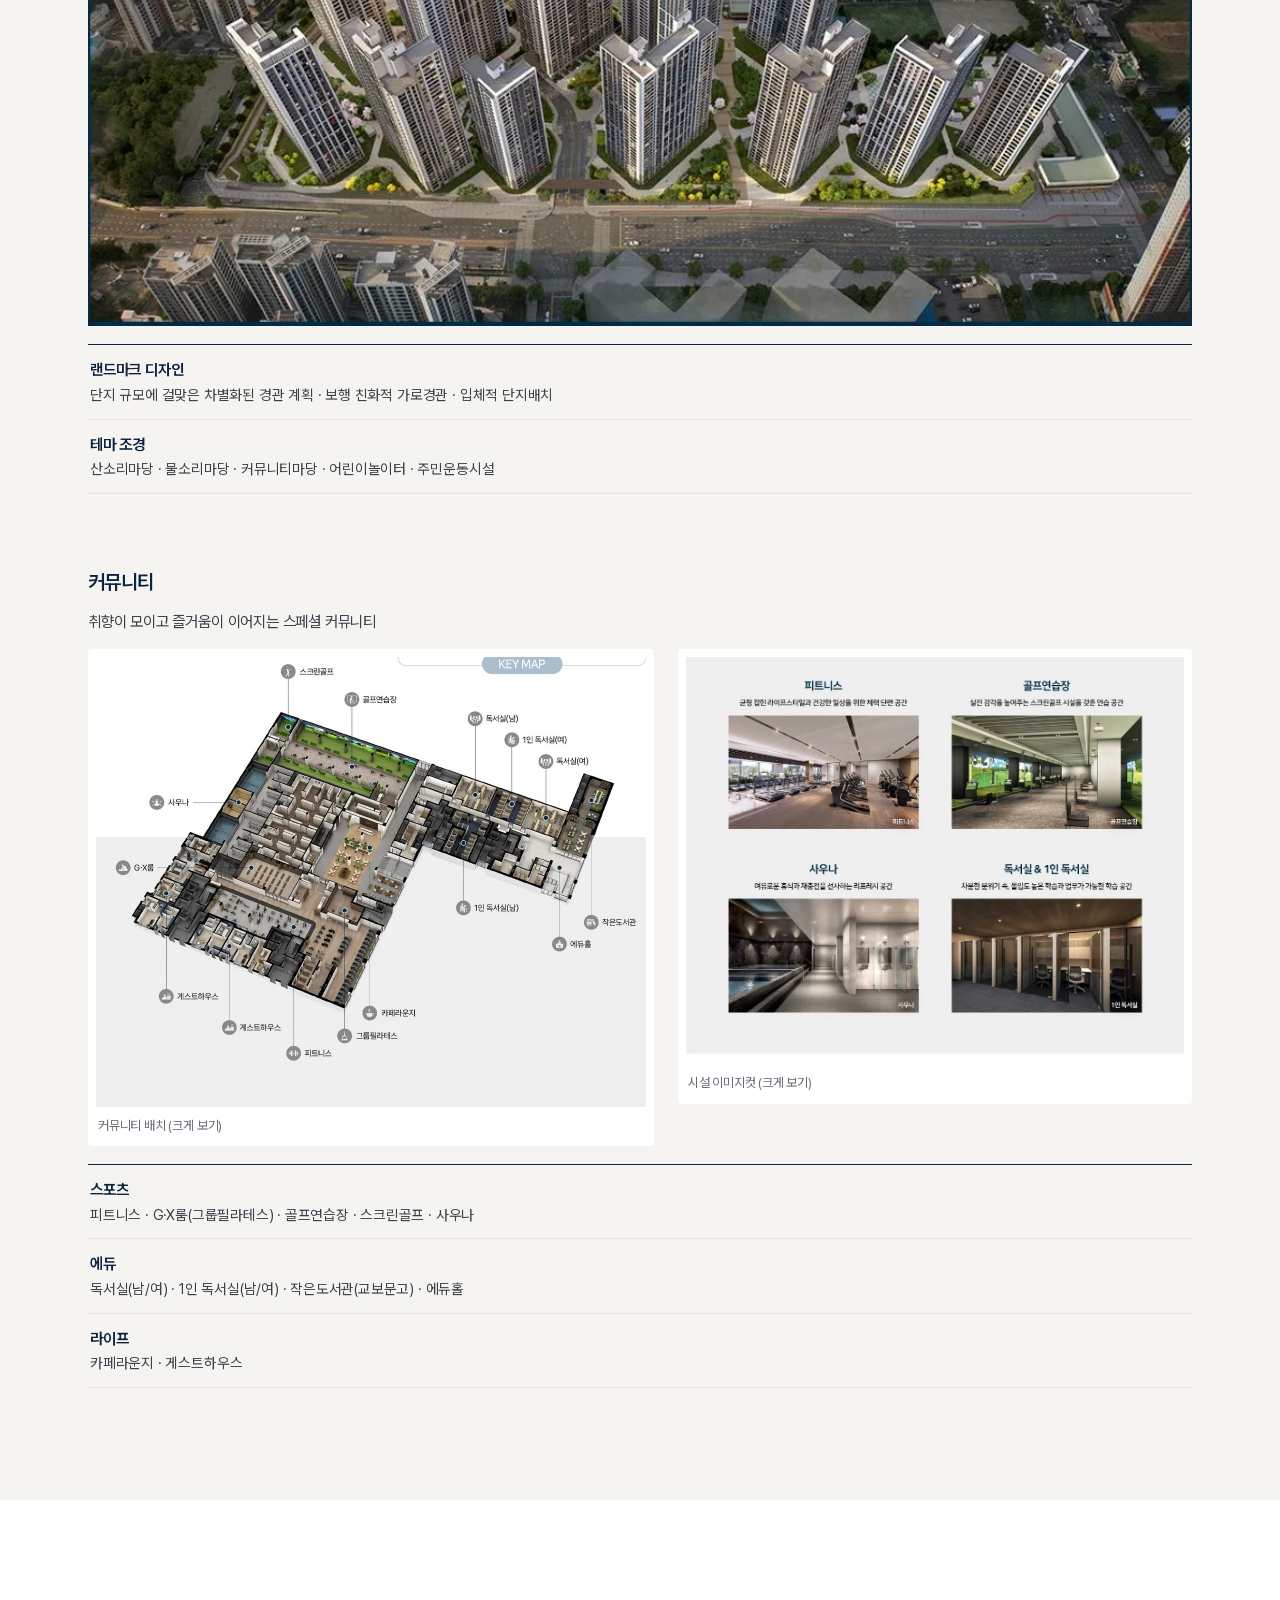
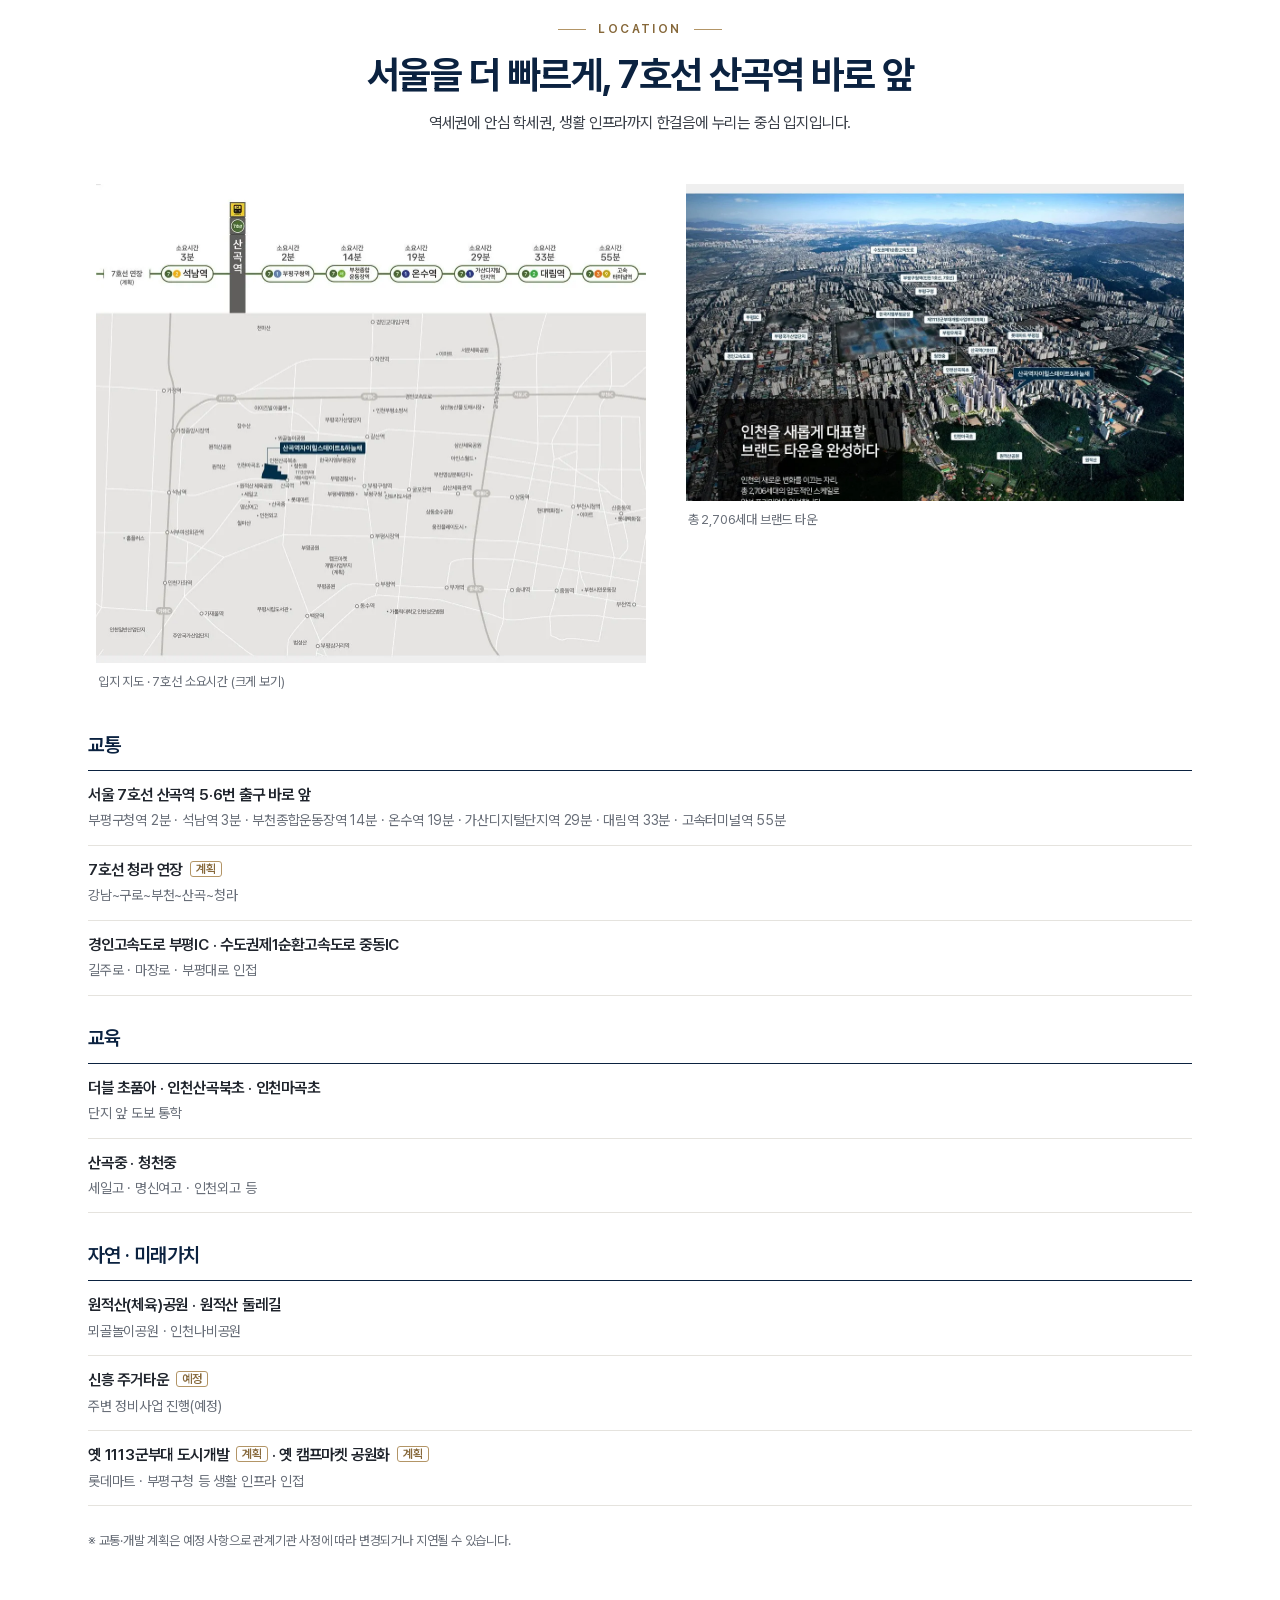
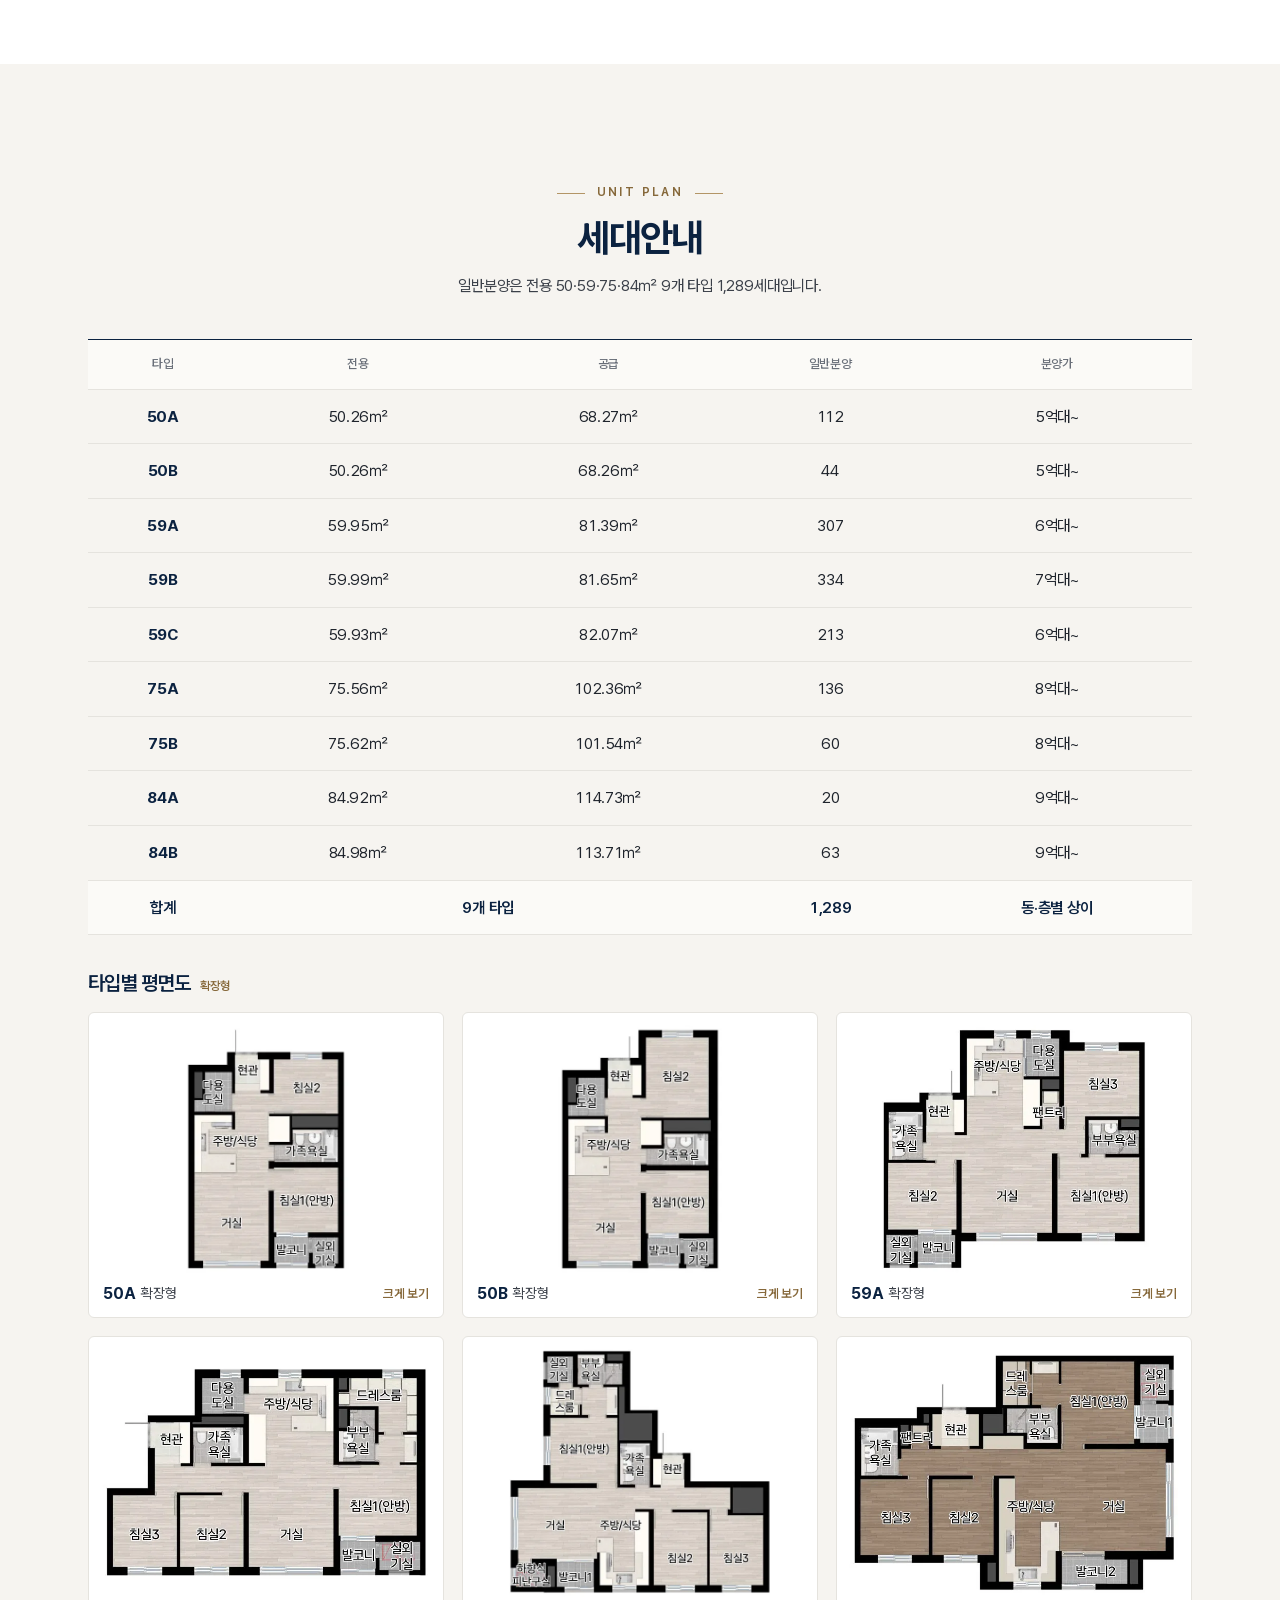
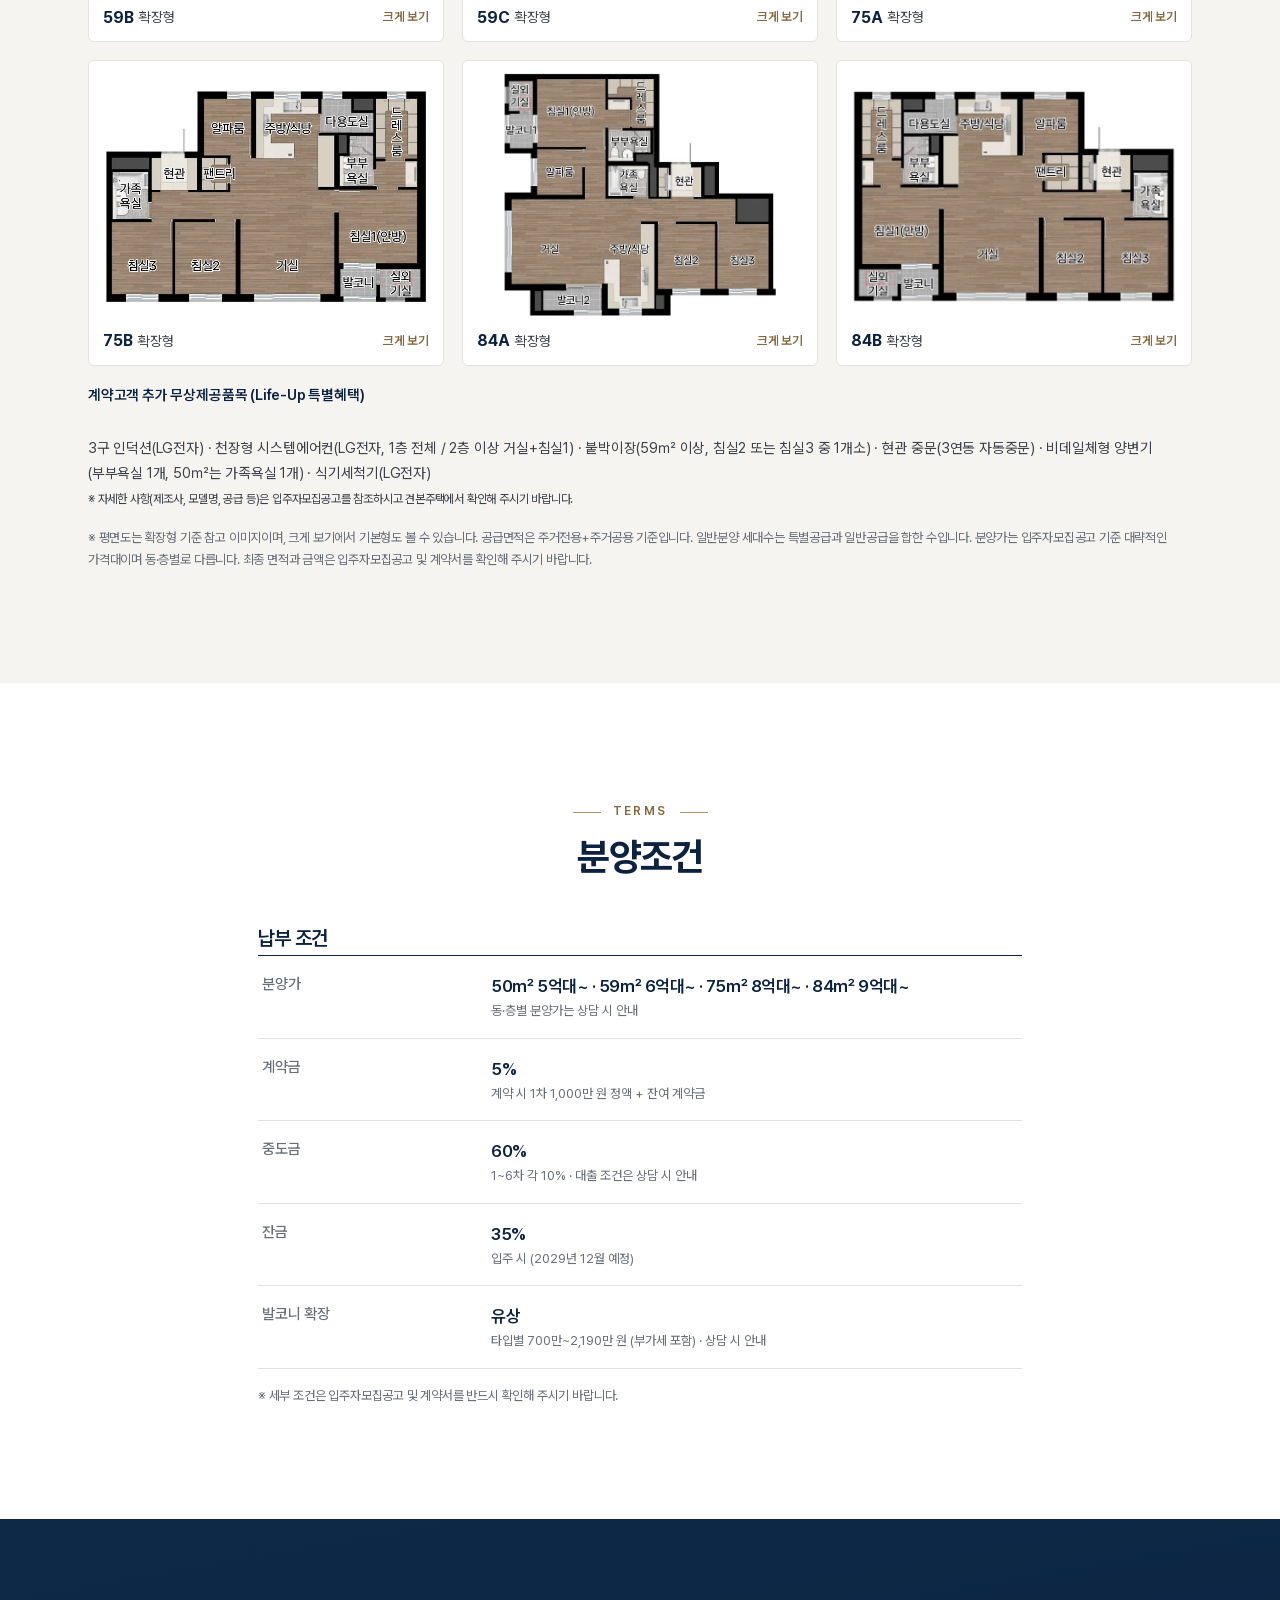
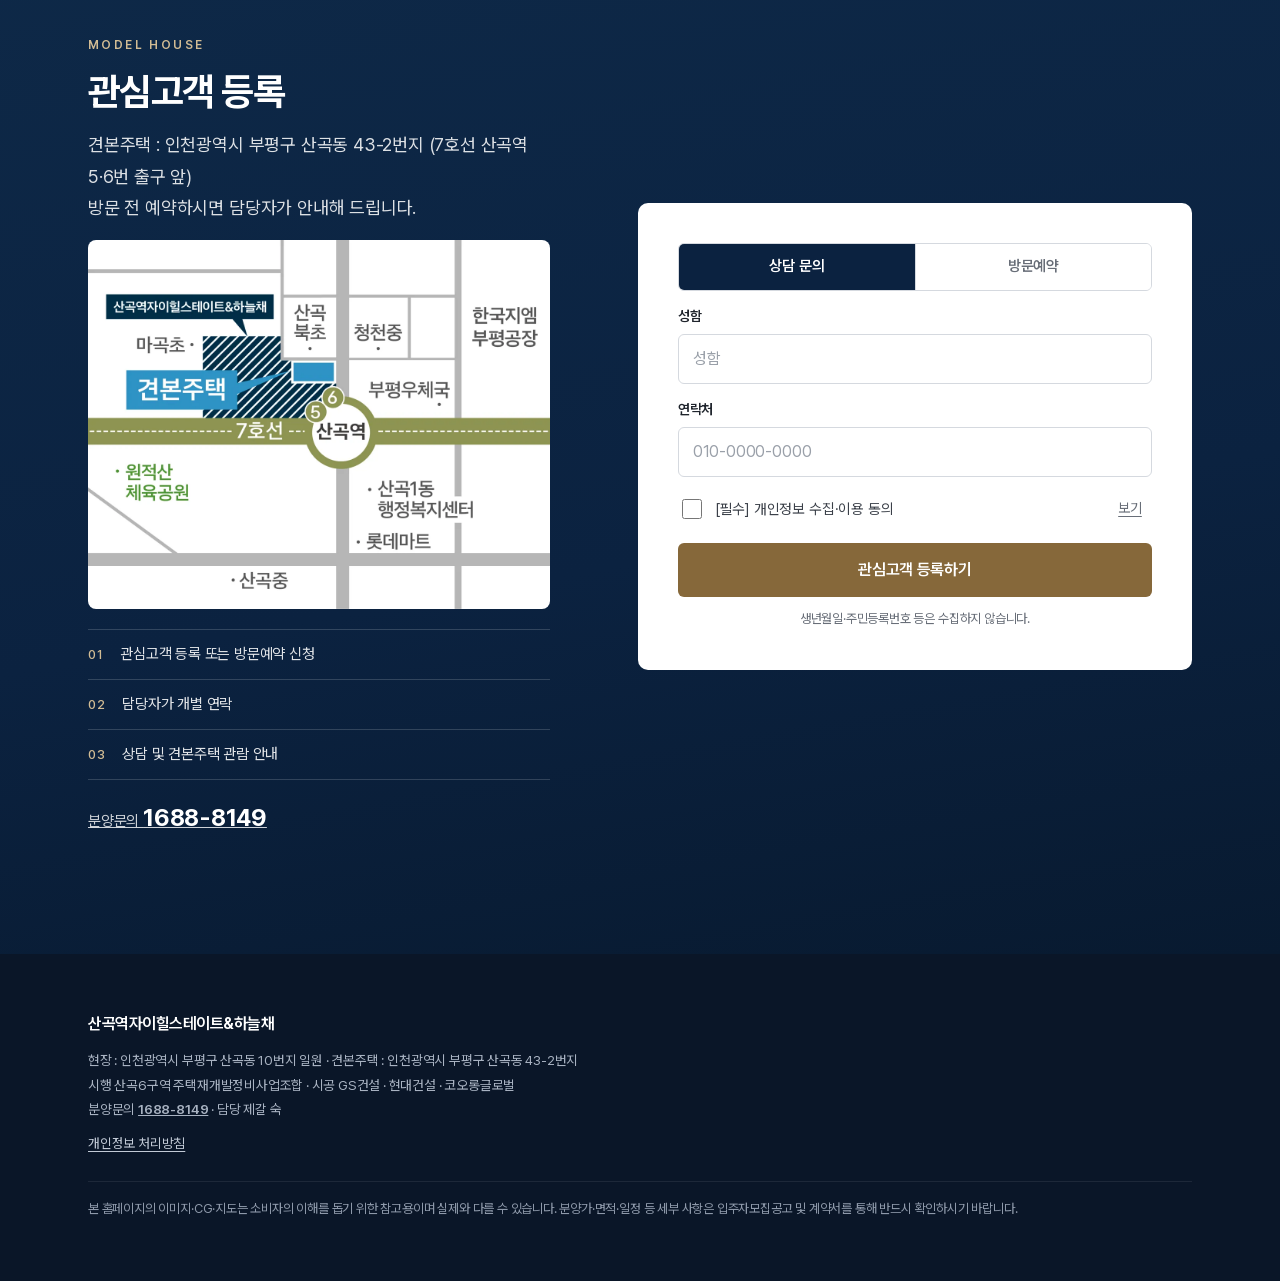
==== commit 72a9082b: "산곡: 공식 이미지 반영 (투시도, 배치도, 단지설계, 커뮤니티, 입지, 평면도 9종) Co-Authored-By: Claude Opus 5.5 <noreply@anthropic." ====
--- a/sangok/public/index.html
+++ b/sangok/public/index.html
@@ -10,12 +10,13 @@
 <meta property="og:title" content="산곡역자이힐스테이트&하늘채 | 7호선 산곡역 앞 2,706세대">
 <meta property="og:description" content="GS건설·현대건설·코오롱글로벌 · 전용 50~84㎡ · 관심고객 등록 및 방문예약">
 <link rel="preload" href="assets/fonts/OJRSans-Variable-subset.woff2" as="font" type="font/woff2" crossorigin>
+<link rel="preload" as="image" href="assets/img/hero.webp" media="(min-width:768px)">
+<link rel="preload" as="image" href="assets/img/hero-m.webp" media="(max-width:767px)">
+<meta property="og:image" content="assets/img/hero.webp">
 <link rel="stylesheet" href="styles.css">
 <style>
 .pv-note{background:#F3F0E6;color:#5B4A1E;font:500 12.5px/1.5 "OJR Sans",system-ui,sans-serif;text-align:center;padding:6px max(16px,env(safe-area-inset-left,0px))}@media (min-width:1024px){.pv-note{position:fixed;left:0;right:0;bottom:0;z-index:50}}
 .hd__logo{letter-spacing:.08em}
-.ph{display:flex;align-items:center;justify-content:center;aspect-ratio:16/10;border:1px dashed var(--line);border-radius:var(--r);background:var(--soft);color:var(--muted);font-size:14px;text-align:center;padding:16px}
-.pgrid--ph .ph{aspect-ratio:4/3}
 </style>
 </head>
 <body>
@@ -39,7 +40,8 @@
   <!-- SECTION 01 · 메인 -->
   <section class="hero" id="hero" aria-labelledby="heroTitle">
     <picture class="hero__photo">
-      <img class="hero__img" src="assets/img/hero.svg" width="1600" height="900" alt="산곡역자이힐스테이트&amp;하늘채 투시도" fetchpriority="high" decoding="async">
+      <source media="(max-width:767px)" srcset="assets/img/hero-m.webp" width="620" height="618">
+      <img class="hero__img" src="assets/img/hero.webp" width="1100" height="618" alt="산곡역자이힐스테이트&amp;하늘채 투시도" fetchpriority="high" decoding="async">
     </picture>
     <div class="hero__in">
       <div class="hero__copy">
@@ -100,9 +102,9 @@
       <ul class="bnf" id="benefitCards">
         <li class="bnf__item bnf__item--key"><span class="bnf__k">부평 대단지</span><strong class="bnf__v">2,706세대</strong></li>
         <li class="bnf__item bnf__item--key"><span class="bnf__k">7호선 산곡역</span><strong class="bnf__v">5·6번 출구 앞</strong></li>
-        <li class="bnf__item"><span class="bnf__k">3사 컨소시엄</span><strong class="bnf__v">자이·힐스테이트·하늘채</strong><small>GS건설·현대건설·코오롱글로벌</small></li>
-        <li class="bnf__item"><span class="bnf__k">공원형 단지</span><strong class="bnf__v">지상 차 없는 단지</strong><small>중앙광장·산책로</small></li>
-        <li class="bnf__item"><span class="bnf__k">설계</span><strong class="bnf__v">남향 위주 배치</strong><small>일부 타입 4Bay·팬트리·드레스룸</small></li>
+        <li class="bnf__item"><span class="bnf__k">브랜드</span><strong class="bnf__v">3사 컨소시엄</strong><small>자이·힐스테이트·하늘채</small></li>
+        <li class="bnf__item"><span class="bnf__k">단지설계</span><strong class="bnf__v">공원형 단지</strong><small>지상 차 없는 단지·중앙광장</small></li>
+        <li class="bnf__item"><span class="bnf__k">설계</span><strong class="bnf__v">남향 위주</strong><small>일부 타입 4Bay·팬트리·드레스룸</small></li>
       </ul>
     </div>
   </section>
@@ -133,12 +135,25 @@
         <div class="site__text">
           <h3 class="sub__title">단지배치도</h3>
           <p>지상에 차가 다니지 않는 공원형 단지로, 산책로·휴게공간·놀이터·어린이집을 잇는 중앙광장이 조성됩니다.</p>
-        </div>
-        <div class="ph">단지배치도 (공식 이미지 준비 중)</div>
+          <p>GS건설 101~106·115~116동 · 현대건설 107~114동 · 코오롱글로벌 117~120동</p>
+        </div>
+        <figure class="fig fig--site js-zoom" data-hires="assets/img/siteplan.webp"><img src="assets/img/siteplan-900.webp" srcset="assets/img/siteplan-900.webp 900w, assets/img/siteplan.webp 1100w" sizes="(max-width:1023px) 100vw, 760px" width="1100" height="937" alt="산곡역자이힐스테이트&amp;하늘채 단지배치도" loading="lazy" decoding="async"></figure>
+      </div>
+      <div class="comm">
+        <h3 class="sub__title">단지설계 <small>한 걸음 앞선 설계로 한 차원 높은 삶으로</small></h3>
+        <figure class="fig js-zoom" data-hires="assets/img/complex.webp"><img src="assets/img/complex.webp" width="1028" height="660" alt="단지 전경 CG" loading="lazy" decoding="async"></figure>
+        <ul class="comm__list">
+          <li><b>랜드마크 디자인</b>단지 규모에 걸맞은 차별화된 경관 계획 · 보행 친화적 가로경관 · 입체적 단지배치</li>
+          <li><b>테마 조경</b>산소리마당 · 물소리마당 · 커뮤니티마당 · 어린이놀이터 · 주민운동시설</li>
+        </ul>
       </div>
       <div class="comm">
         <h3 class="sub__title">커뮤니티</h3>
         <p class="sec__desc">취향이 모이고 즐거움이 이어지는 스페셜 커뮤니티</p>
+        <div class="comm__grid">
+          <figure class="fig js-zoom" data-hires="assets/img/comm-map.webp"><img src="assets/img/comm-map.webp" width="1100" height="900" alt="커뮤니티 시설 배치 이미지" loading="lazy" decoding="async"><figcaption>커뮤니티 배치 (크게 보기)</figcaption></figure>
+          <figure class="fig js-zoom" data-hires="assets/img/comm-photo.webp"><img src="assets/img/comm-photo.webp" width="1100" height="1760" alt="커뮤니티 시설 이미지컷" loading="lazy" decoding="async" style="aspect-ratio:1100/900;object-fit:cover;object-position:top"><figcaption>시설 이미지컷 (크게 보기)</figcaption></figure>
+        </div>
         <ul class="comm__list">
           <li><b>스포츠</b>피트니스 · G·X룸(그룹필라테스) · 골프연습장 · 스크린골프 · 사우나</li>
           <li><b>에듀</b>독서실(남/여) · 1인 독서실(남/여) · 작은도서관(교보문고) · 에듀홀</li>
@@ -154,6 +169,10 @@
       <div class="sec__head"><p class="sec__eyebrow">LOCATION</p>
       <h2 class="sec__title" id="locTitle">서울을 더 빠르게, 7호선 산곡역 바로 앞</h2>
       <p class="sec__desc">역세권에 안심 학세권, 생활 인프라까지 한걸음에 누리는 중심 입지입니다.</p></div>
+      <div class="comm__grid" style="margin-bottom:24px">
+        <figure class="fig js-zoom" data-hires="assets/img/loc-map.webp"><img src="assets/img/loc-map.webp" width="1100" height="960" alt="입지 지도와 7호선 역별 소요시간" loading="lazy" decoding="async"><figcaption>입지 지도 · 7호선 소요시간 (크게 보기)</figcaption></figure>
+        <figure class="fig js-zoom" data-hires="assets/img/loc-air.webp"><img src="assets/img/loc-air.webp" width="1100" height="700" alt="인천을 새롭게 대표할 브랜드 타운 항공 이미지" loading="lazy" decoding="async"><figcaption>총 2,706세대 브랜드 타운</figcaption></figure>
+      </div>
       <div class="loc" id="locBody">
         <div class="loc__grp">
           <h3>교통</h3>
@@ -193,11 +212,11 @@
           </table>
         </div>
         <h3 class="sub__title pgrid__title">타입별 평면도 <small>확장형</small></h3>
-        <div class="pgrid"><figure class="fig pfig js-zoom" data-hires="assets/img/plan84b.webp"><img src="assets/img/plan84b-t.webp" width="720" height="470" alt="84B 타입 평면도 (확장형)" loading="lazy" decoding="async"><figcaption><b>84B</b> 확장형 <span>크게 보기</span></figcaption></figure><div class="ph">다른 타입 평면도 준비 중</div></div>
+        <div class="pgrid"><figure class="fig pfig js-zoom" data-hires="assets/img/plan50a.webp"><img src="assets/img/plan50a-t.webp" alt="50A 타입 평면도 (확장형)" loading="lazy" decoding="async"><figcaption><b>50A</b> 확장형 <span>크게 보기</span></figcaption></figure><figure class="fig pfig js-zoom" data-hires="assets/img/plan50b.webp"><img src="assets/img/plan50b-t.webp" alt="50B 타입 평면도 (확장형)" loading="lazy" decoding="async"><figcaption><b>50B</b> 확장형 <span>크게 보기</span></figcaption></figure><figure class="fig pfig js-zoom" data-hires="assets/img/plan59a.webp"><img src="assets/img/plan59a-t.webp" alt="59A 타입 평면도 (확장형)" loading="lazy" decoding="async"><figcaption><b>59A</b> 확장형 <span>크게 보기</span></figcaption></figure><figure class="fig pfig js-zoom" data-hires="assets/img/plan59b.webp"><img src="assets/img/plan59b-t.webp" alt="59B 타입 평면도 (확장형)" loading="lazy" decoding="async"><figcaption><b>59B</b> 확장형 <span>크게 보기</span></figcaption></figure><figure class="fig pfig js-zoom" data-hires="assets/img/plan59c.webp"><img src="assets/img/plan59c-t.webp" alt="59C 타입 평면도 (확장형)" loading="lazy" decoding="async"><figcaption><b>59C</b> 확장형 <span>크게 보기</span></figcaption></figure><figure class="fig pfig js-zoom" data-hires="assets/img/plan75a.webp"><img src="assets/img/plan75a-t.webp" alt="75A 타입 평면도 (확장형)" loading="lazy" decoding="async"><figcaption><b>75A</b> 확장형 <span>크게 보기</span></figcaption></figure><figure class="fig pfig js-zoom" data-hires="assets/img/plan75b.webp"><img src="assets/img/plan75b-t.webp" alt="75B 타입 평면도 (확장형)" loading="lazy" decoding="async"><figcaption><b>75B</b> 확장형 <span>크게 보기</span></figcaption></figure><figure class="fig pfig js-zoom" data-hires="assets/img/plan84a.webp"><img src="assets/img/plan84a-t.webp" alt="84A 타입 평면도 (확장형)" loading="lazy" decoding="async"><figcaption><b>84A</b> 확장형 <span>크게 보기</span></figcaption></figure><figure class="fig pfig js-zoom" data-hires="assets/img/plan84b.webp"><img src="assets/img/plan84b-t.webp" alt="84B 타입 평면도 (확장형)" loading="lazy" decoding="async"><figcaption><b>84B</b> 확장형 <span>크게 보기</span></figcaption></figure></div>
         <div class="plan__opts"><b>계약고객 추가 무상제공품목 (Life-Up 특별혜택)</b><br>3구 인덕션(LG전자) · 천장형 시스템에어컨(LG전자, 1층 전체 / 2층 이상 거실+침실1) · 붙박이장(59㎡ 이상, 침실2 또는 침실3 중 1개소) · 현관 중문(3연동 자동중문) · 비데일체형 양변기(부부욕실 1개, 50㎡는 가족욕실 1개) · 식기세척기(LG전자)<br><small>※ 자세한 사항(제조사, 모델명, 공급 등)은 입주자모집공고를 참조하시고 견본주택에서 확인해 주시기 바랍니다.</small></div>
       </div>
 
-      <p class="note">※ 공급면적은 주거전용+주거공용 기준입니다. 일반분양 세대수는 특별공급과 일반공급을 합한 수입니다. 분양가는 입주자모집공고 기준 대략적인 가격대이며 동·층별로 다릅니다. 최종 면적과 금액은 입주자모집공고 및 계약서를 확인해 주시기 바랍니다.</p>
+      <p class="note">※ 평면도는 확장형 기준 참고 이미지이며, 크게 보기에서 기본형도 볼 수 있습니다. 공급면적은 주거전용+주거공용 기준입니다. 일반분양 세대수는 특별공급과 일반공급을 합한 수입니다. 분양가는 입주자모집공고 기준 대략적인 가격대이며 동·층별로 다릅니다. 최종 면적과 금액은 입주자모집공고 및 계약서를 확인해 주시기 바랍니다.</p>
     </div>
   </section>
 
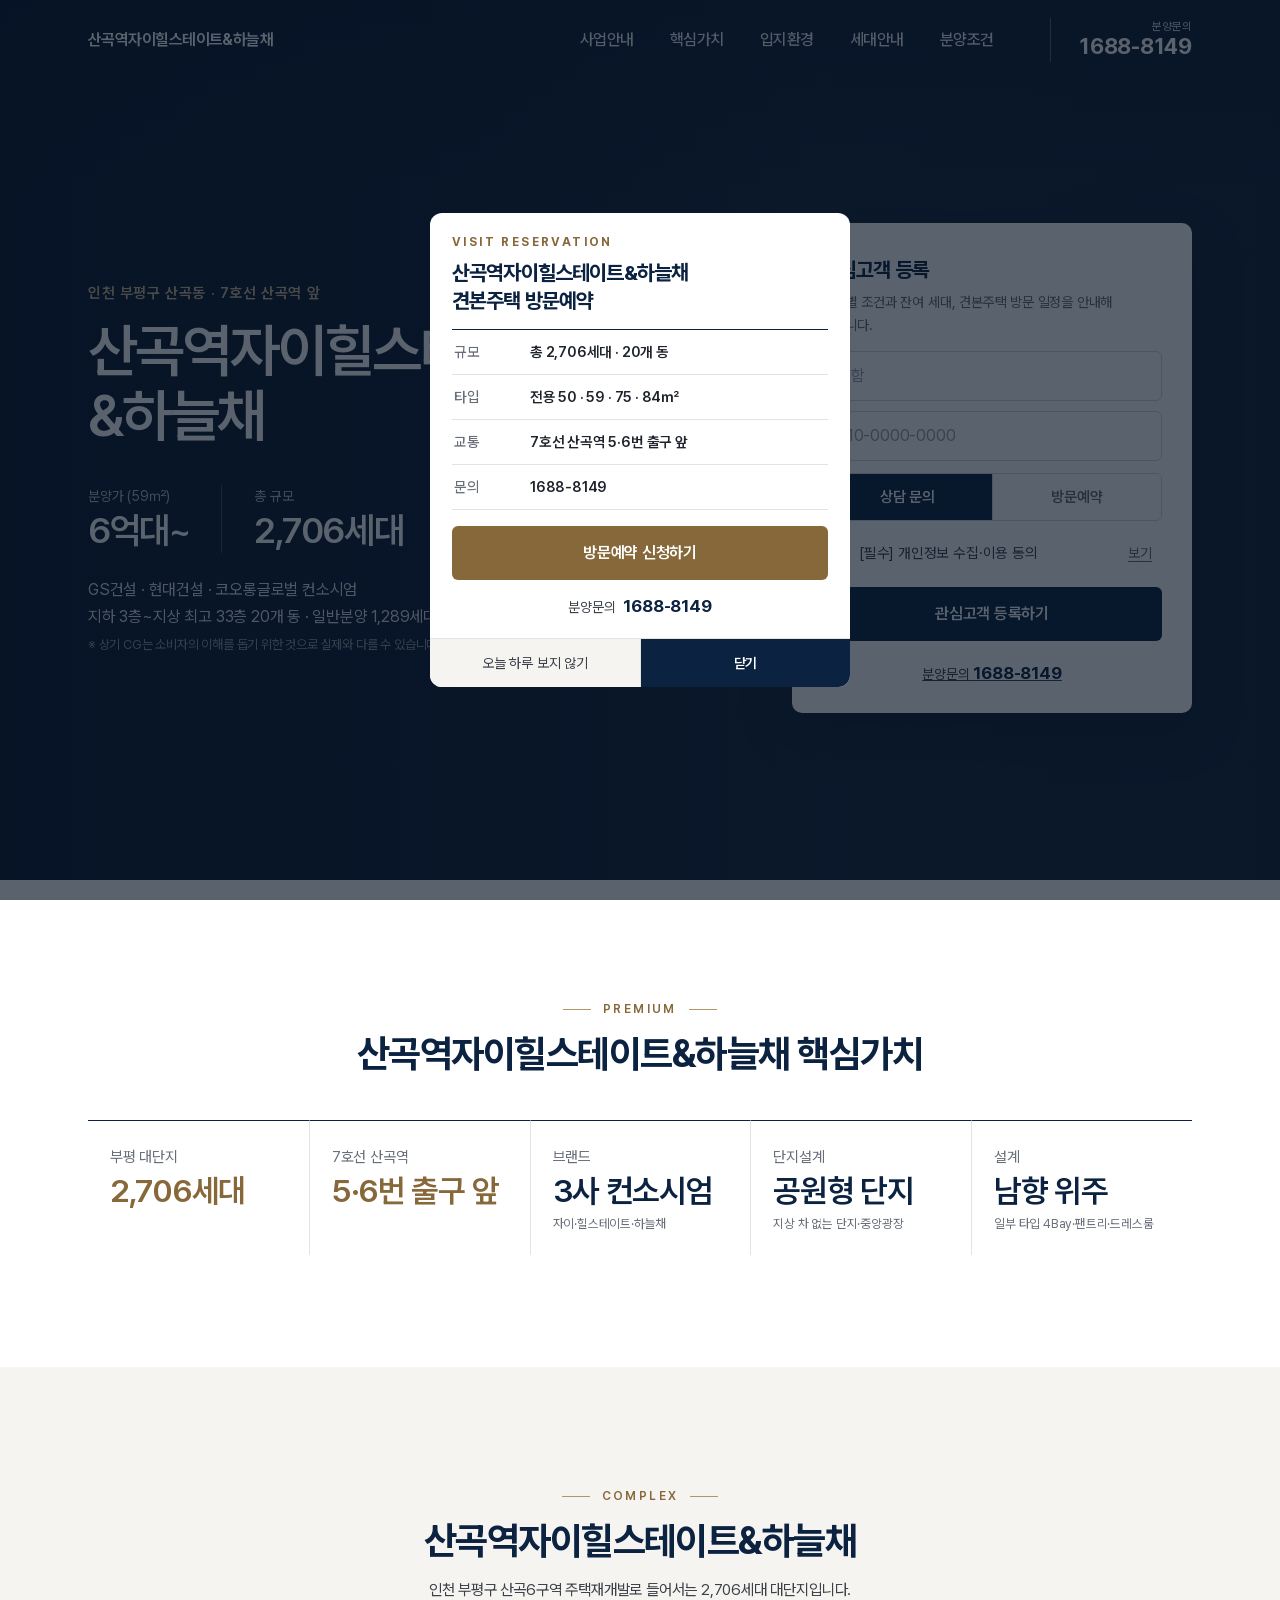
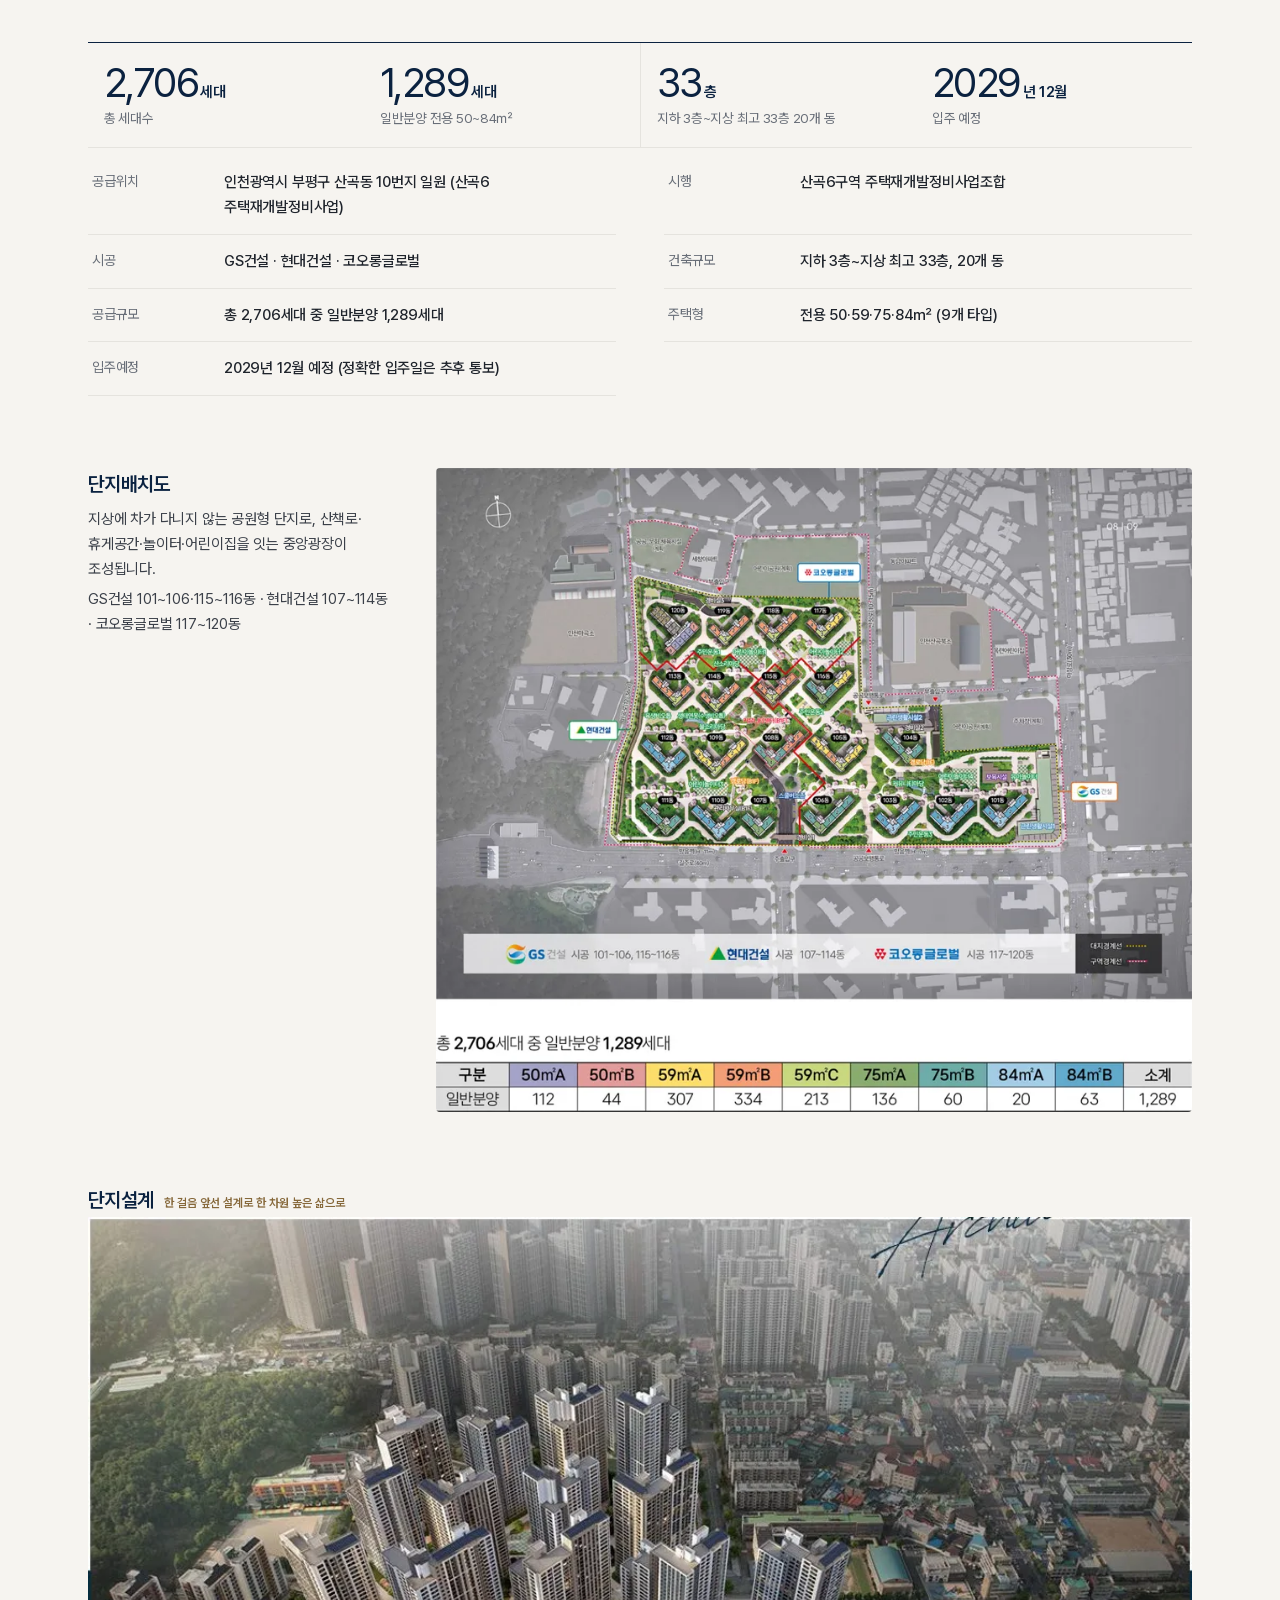
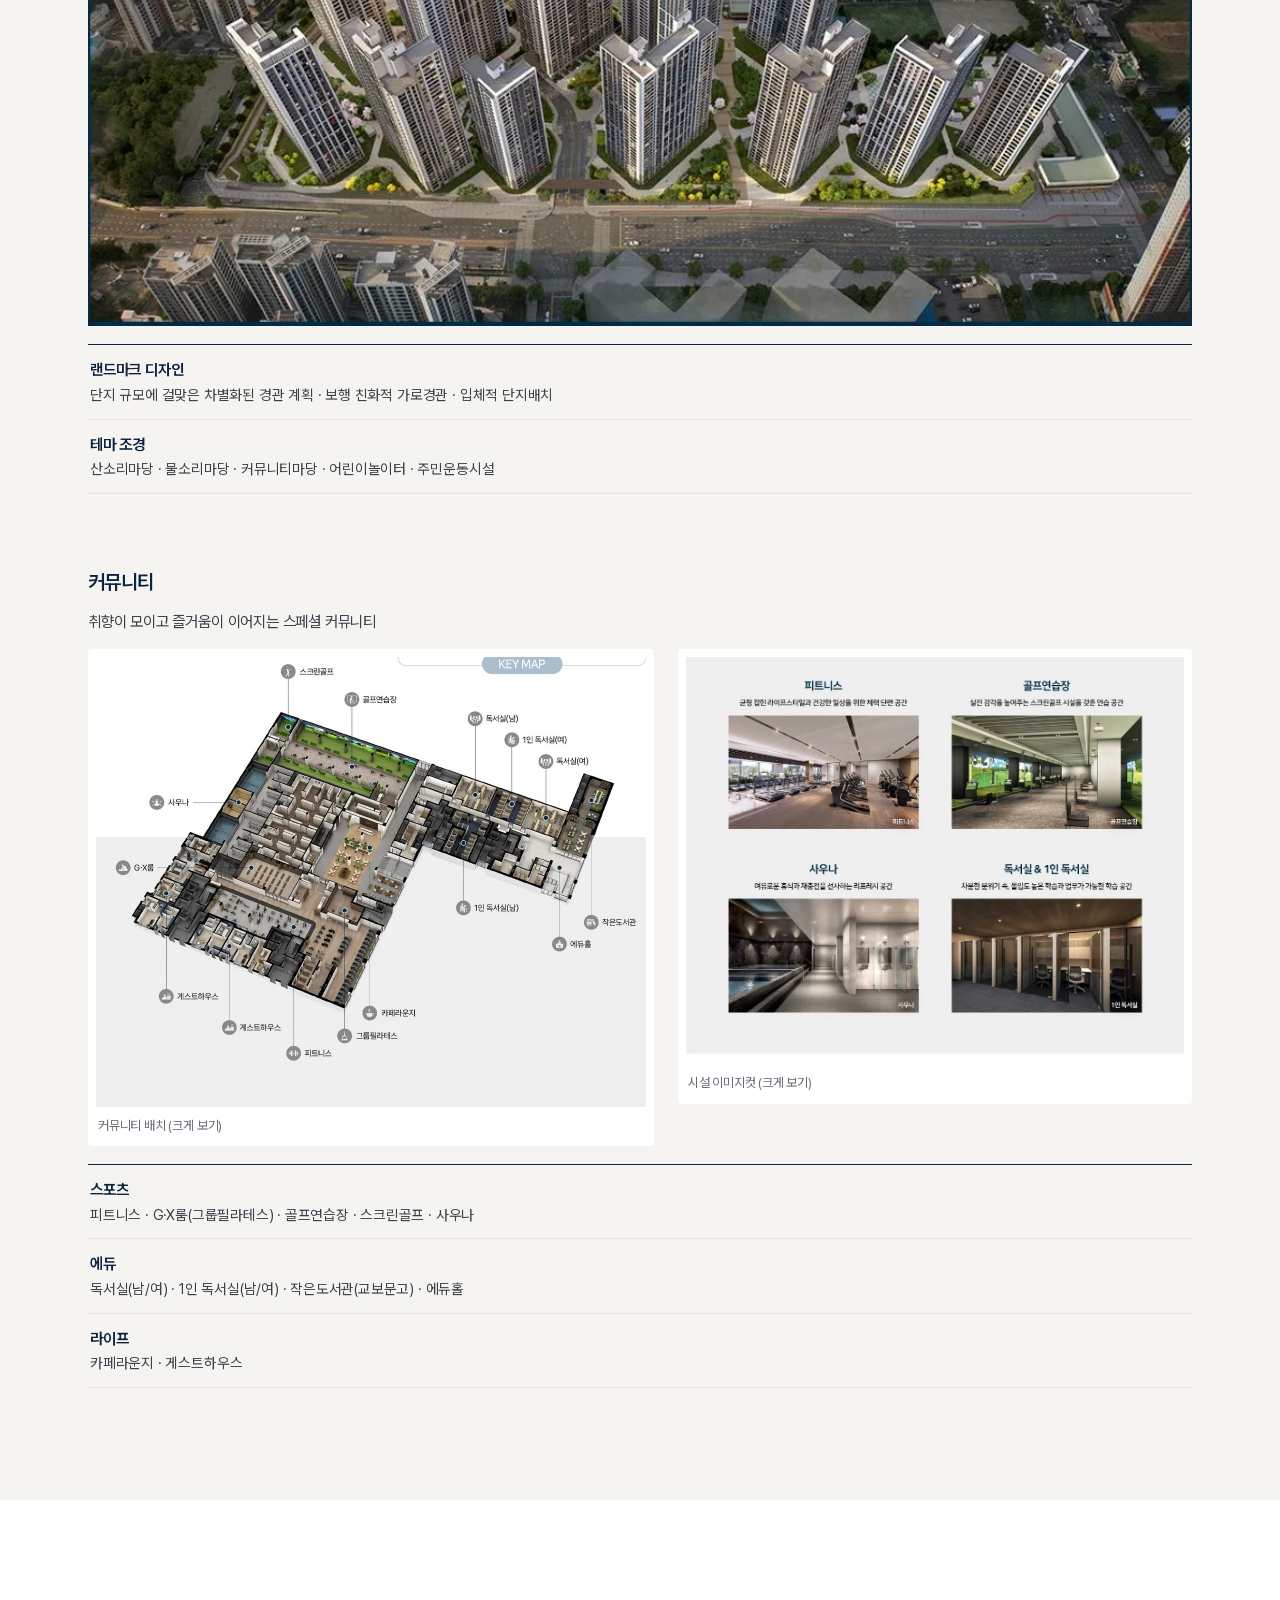
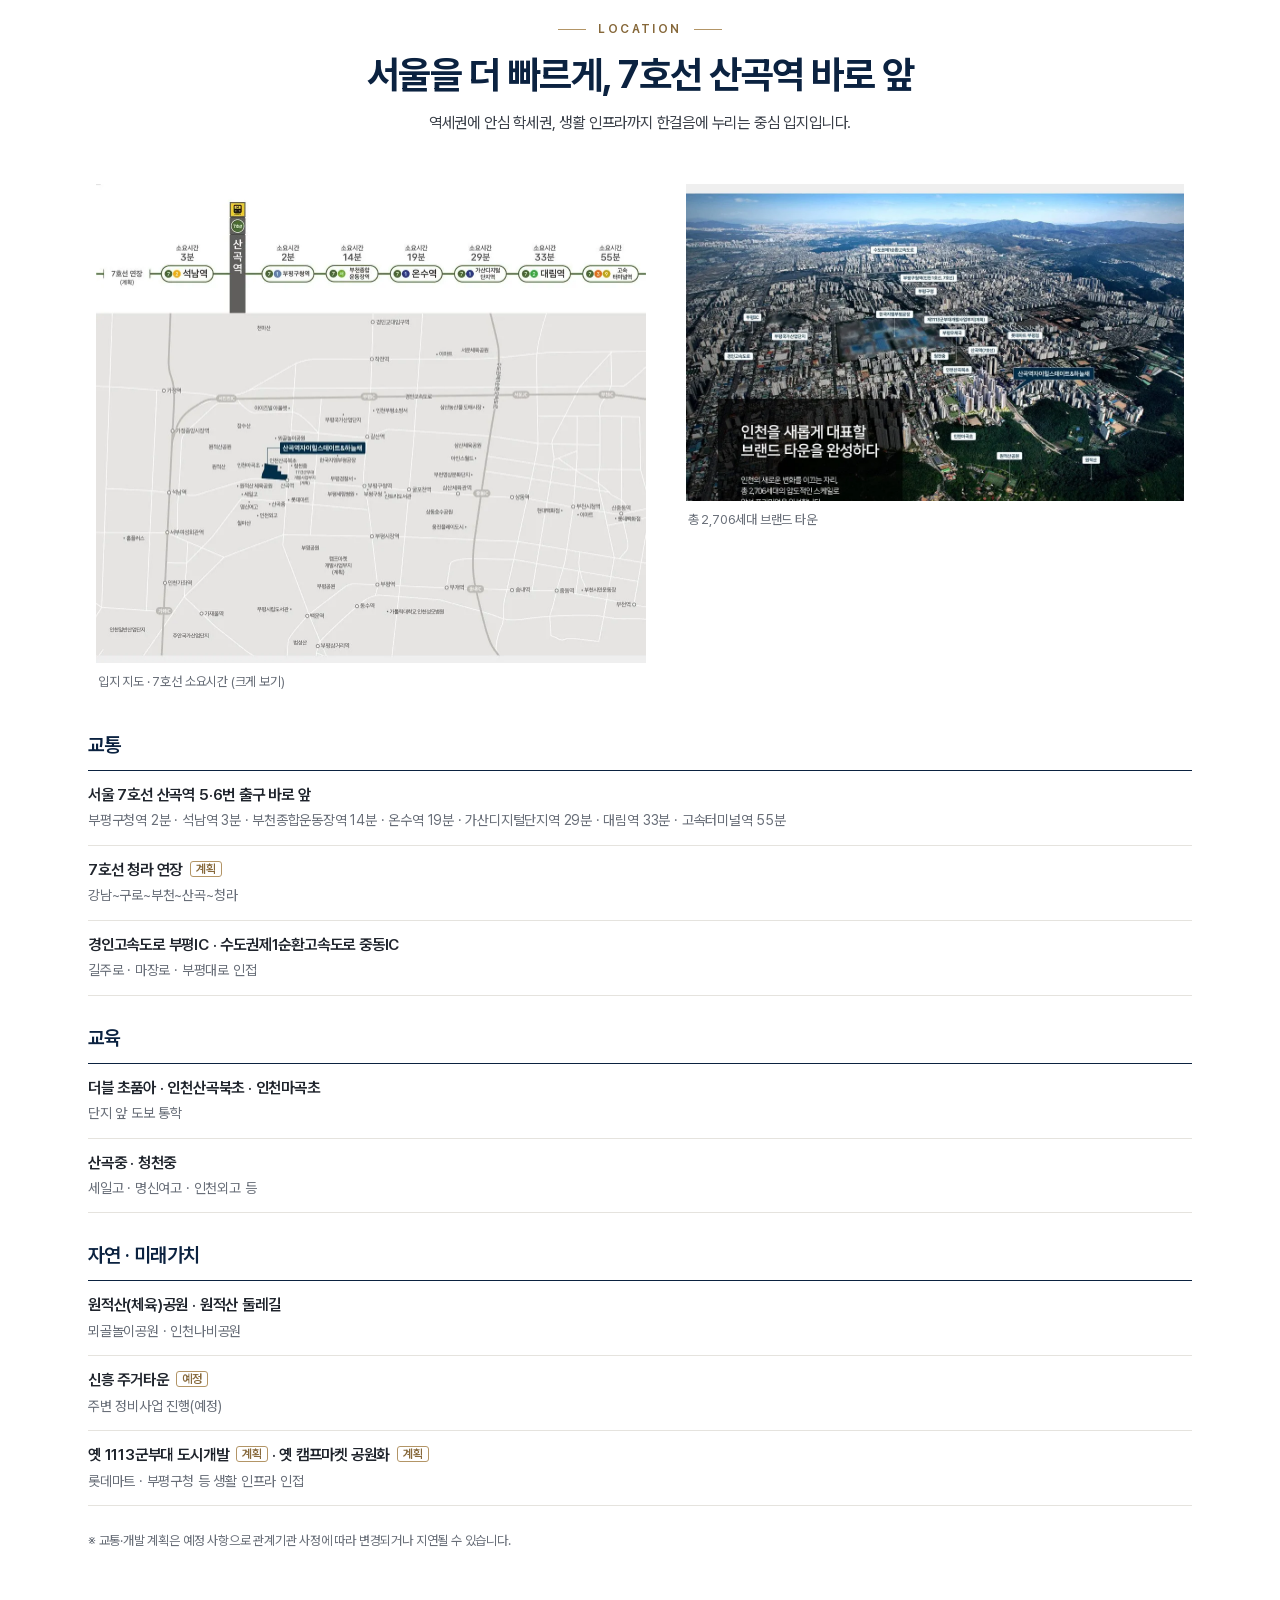
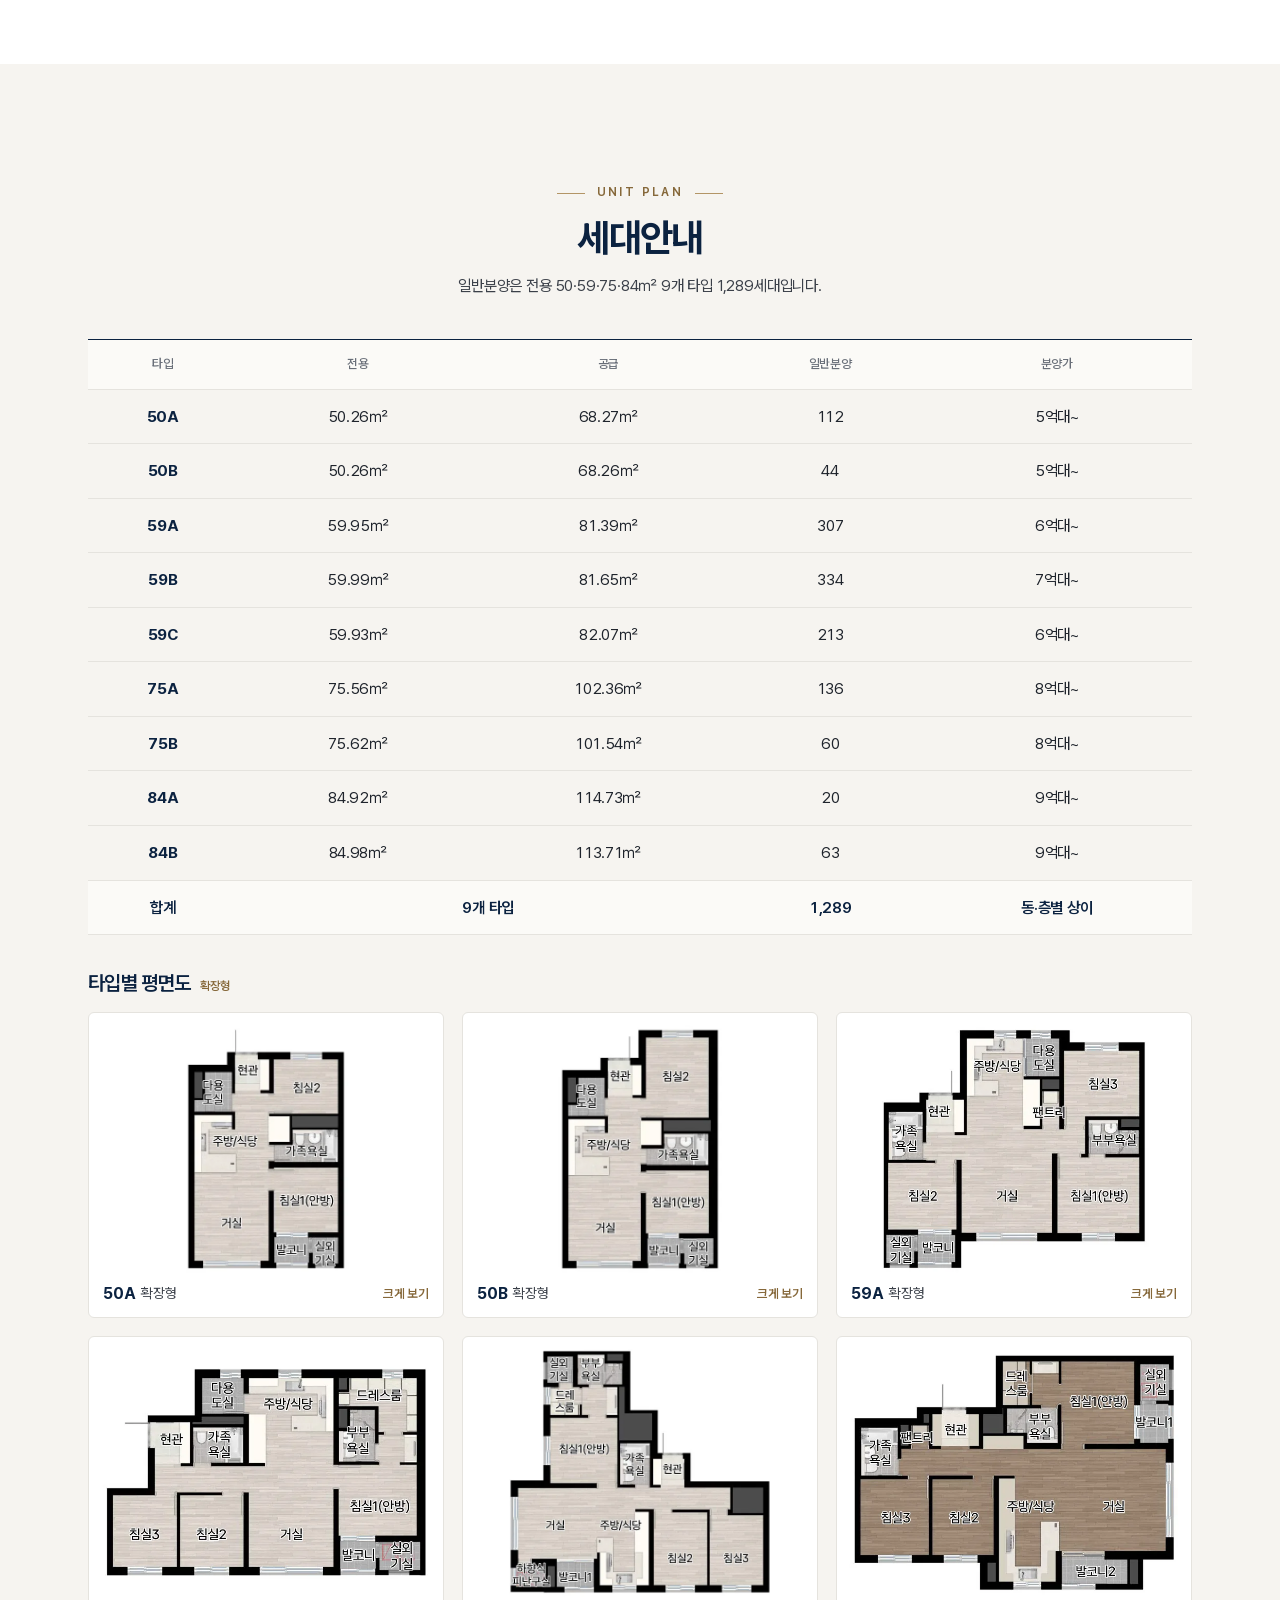
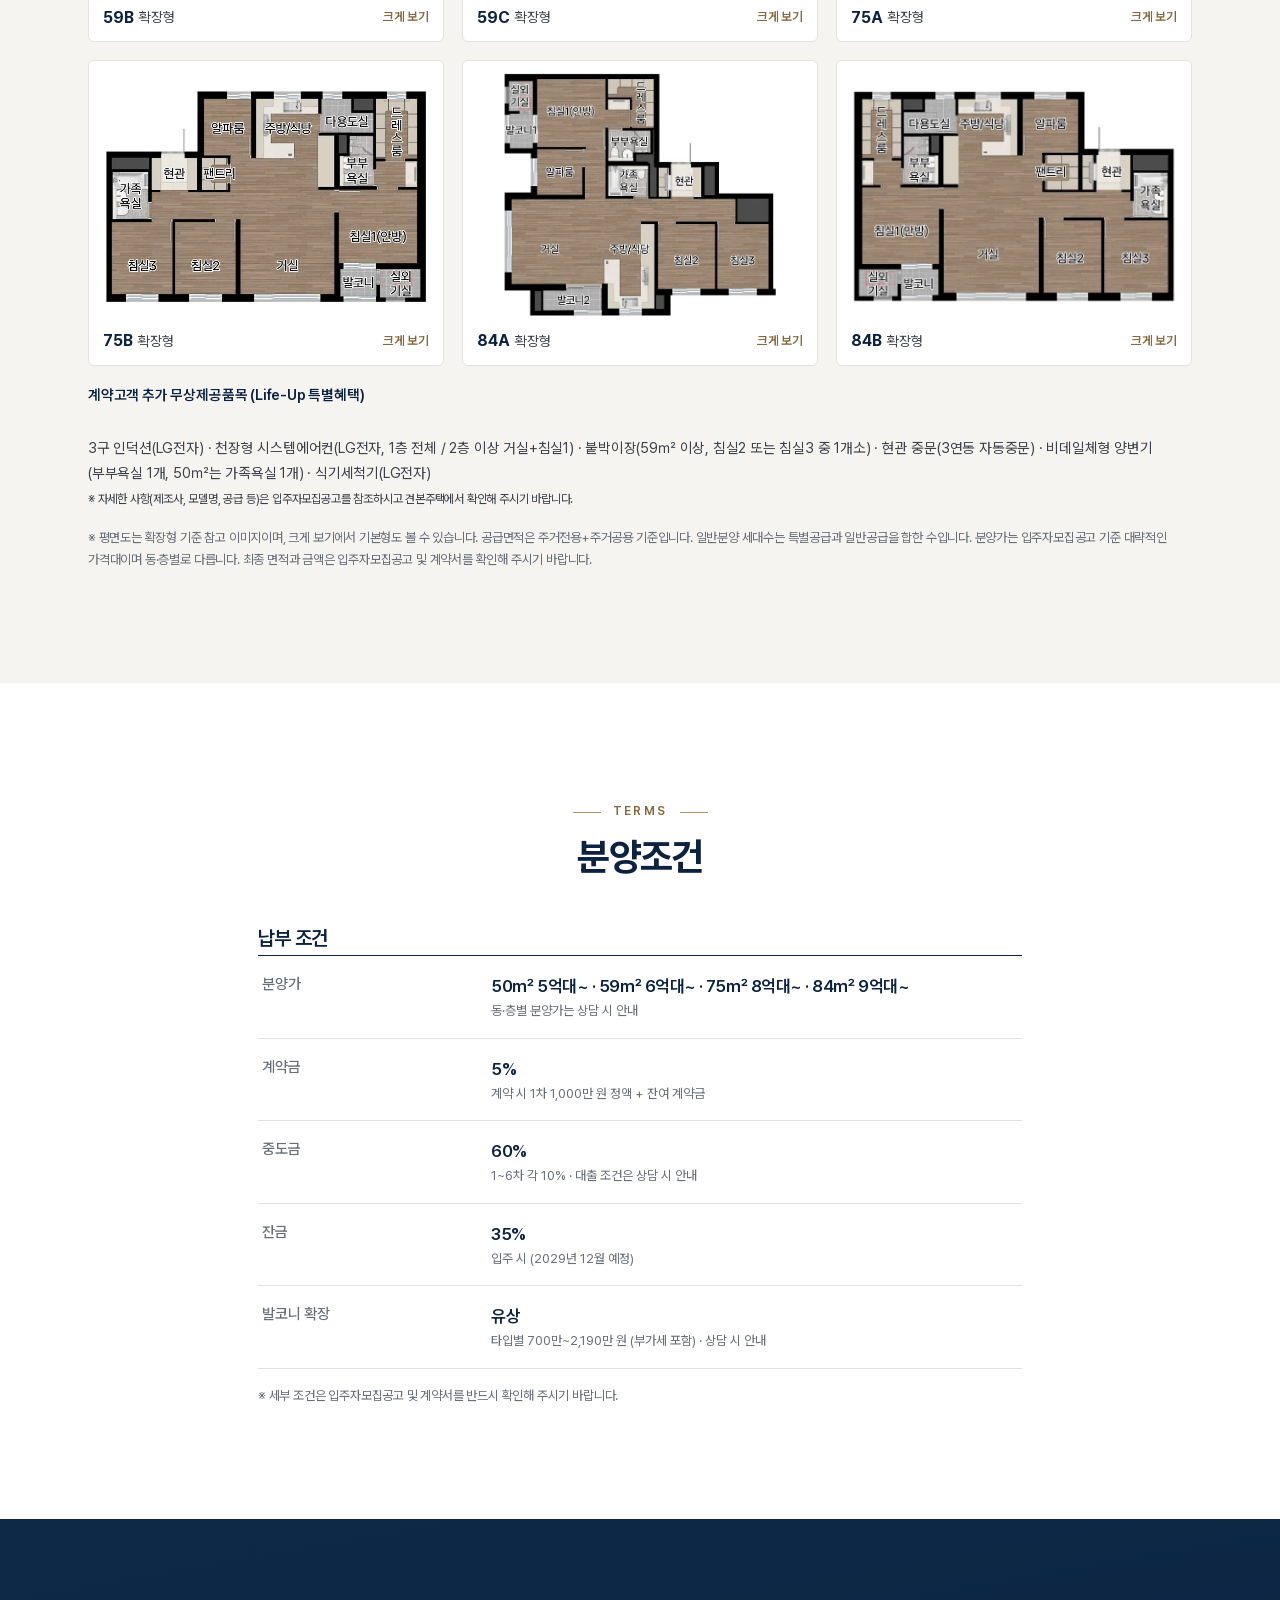
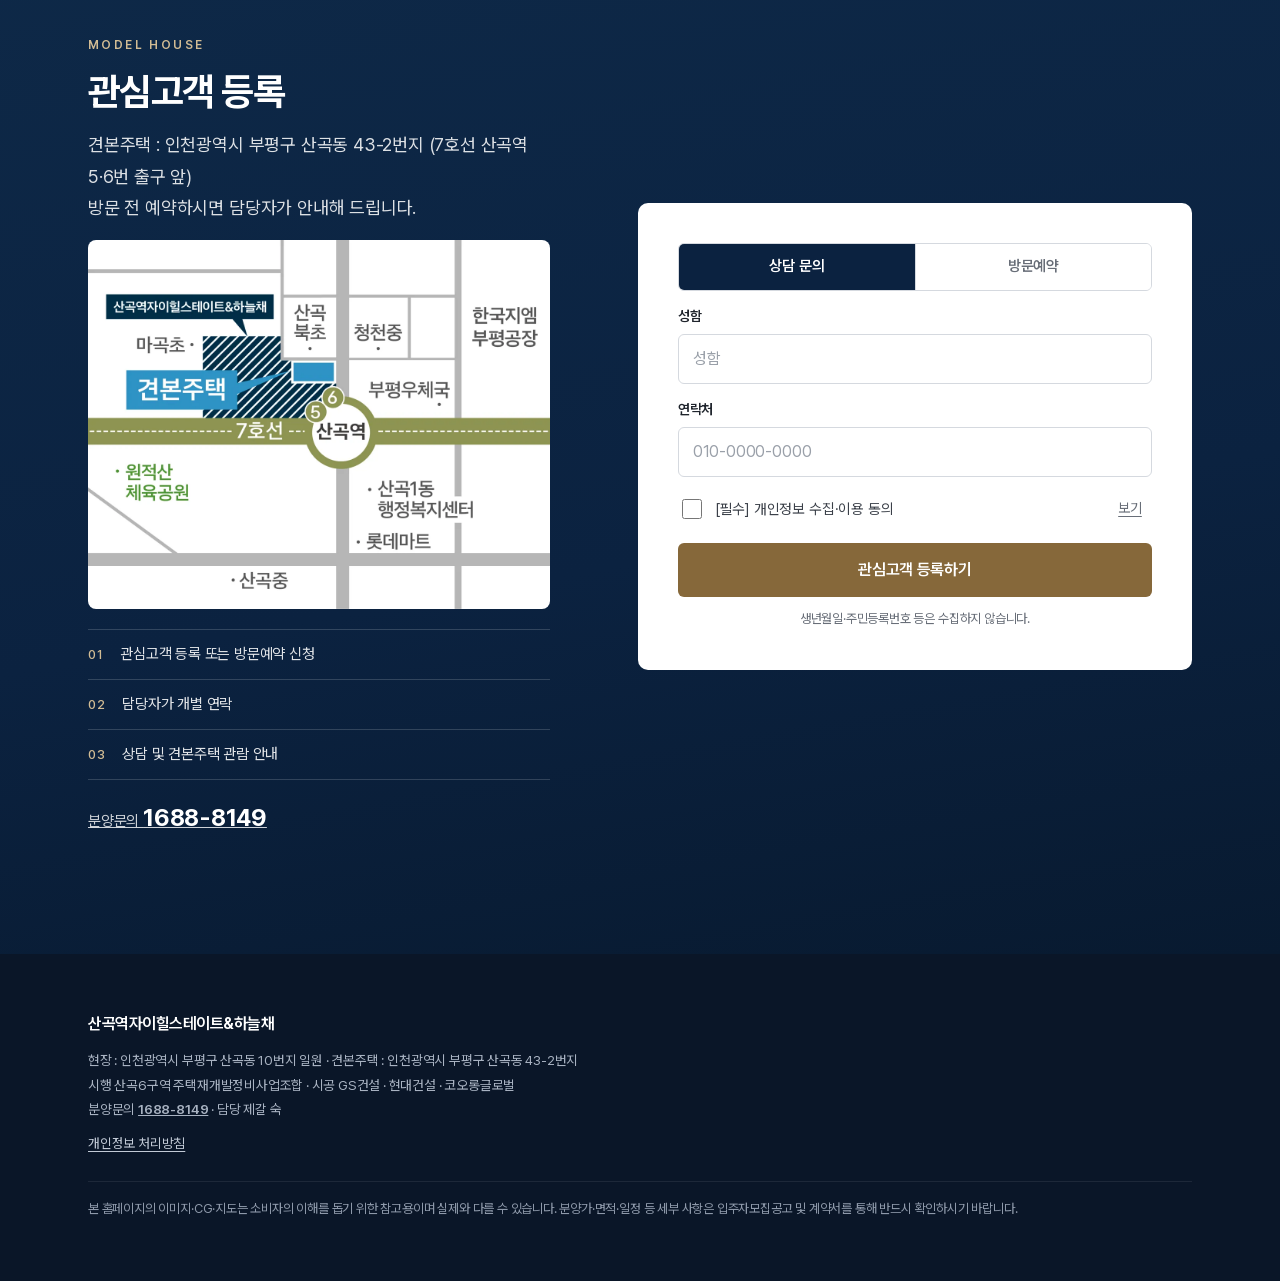
==== commit eb78babf: "산곡: 모바일·태블릿에서도 상단 메뉴 표시 Co-Authored-By: Claude Opus 5.5 <noreply@anthropic.com> Claude-Session: http" ====
--- a/sangok/public/index.html
+++ b/sangok/public/index.html
@@ -16,7 +16,17 @@
 <link rel="stylesheet" href="styles.css">
 <style>
 .pv-note{background:#F3F0E6;color:#5B4A1E;font:500 12.5px/1.5 "OJR Sans",system-ui,sans-serif;text-align:center;padding:6px max(16px,env(safe-area-inset-left,0px))}@media (min-width:1024px){.pv-note{position:fixed;left:0;right:0;bottom:0;z-index:50}}
-.hd__logo{letter-spacing:.08em}
+.hd__logo{display:none}
+@media (max-width:1023px){
+  .hd__in{flex-wrap:wrap;height:auto;row-gap:0}
+  .hd__brand,.hd__tel{min-height:var(--hd-h)}
+  .hd__nav{display:flex;order:3;flex:1 0 100%;overflow-x:auto;scrollbar-width:none;margin:0 calc(var(--gut) * -1);padding:0 calc(var(--gut) - 10px);border-top:1px solid var(--line)}
+  .hd__nav::-webkit-scrollbar{display:none}
+  .hd__nav a{flex:0 0 auto;display:inline-flex;align-items:center;min-height:44px;padding:0 10px;font-size:15px;font-weight:600;color:var(--ink);text-decoration:none;letter-spacing:-.03em}
+  .hd__nav a.is-on{color:var(--gold-d)}
+  html{scroll-padding-top:calc(var(--hd-h) + 52px)}
+}
+@media (min-width:768px) and (max-width:1023px){.hd__nav{justify-content:center}.hd__nav a{padding:0 18px;font-size:16px}}
 </style>
 </head>
 <body>
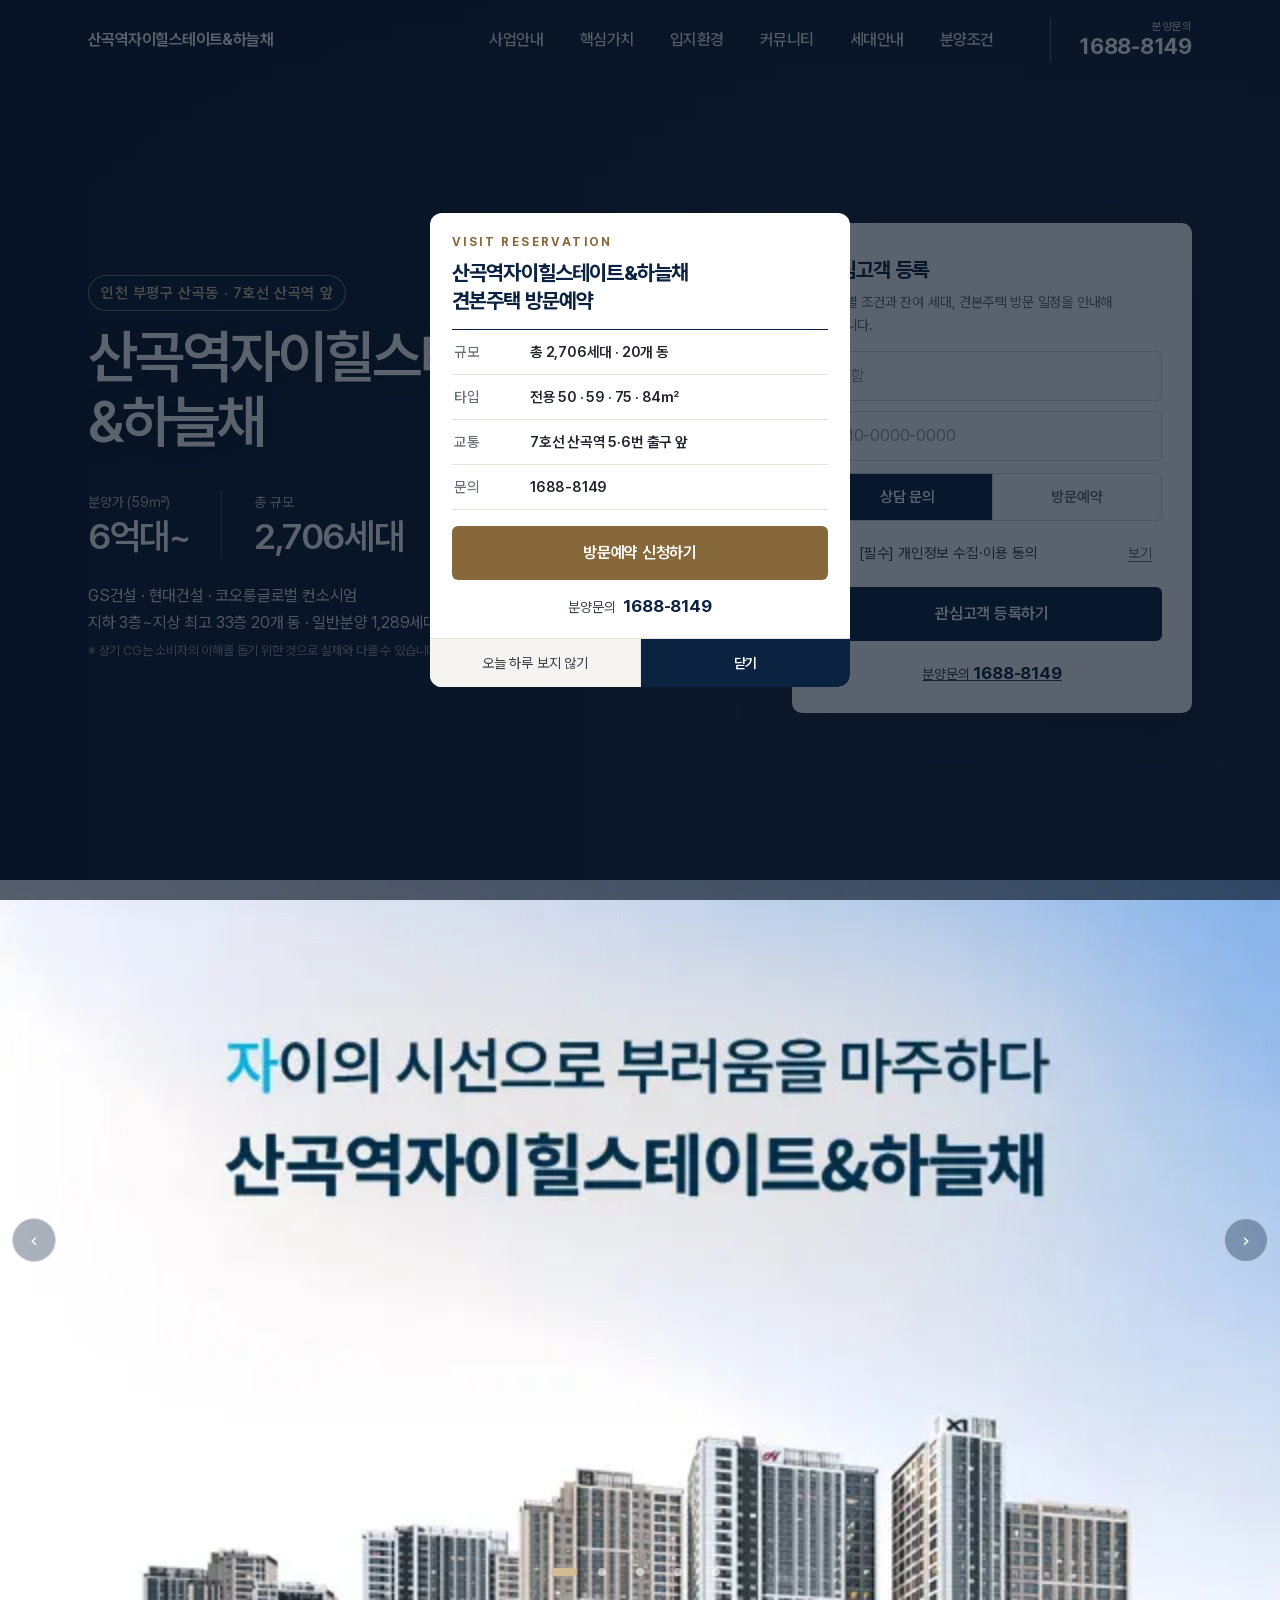
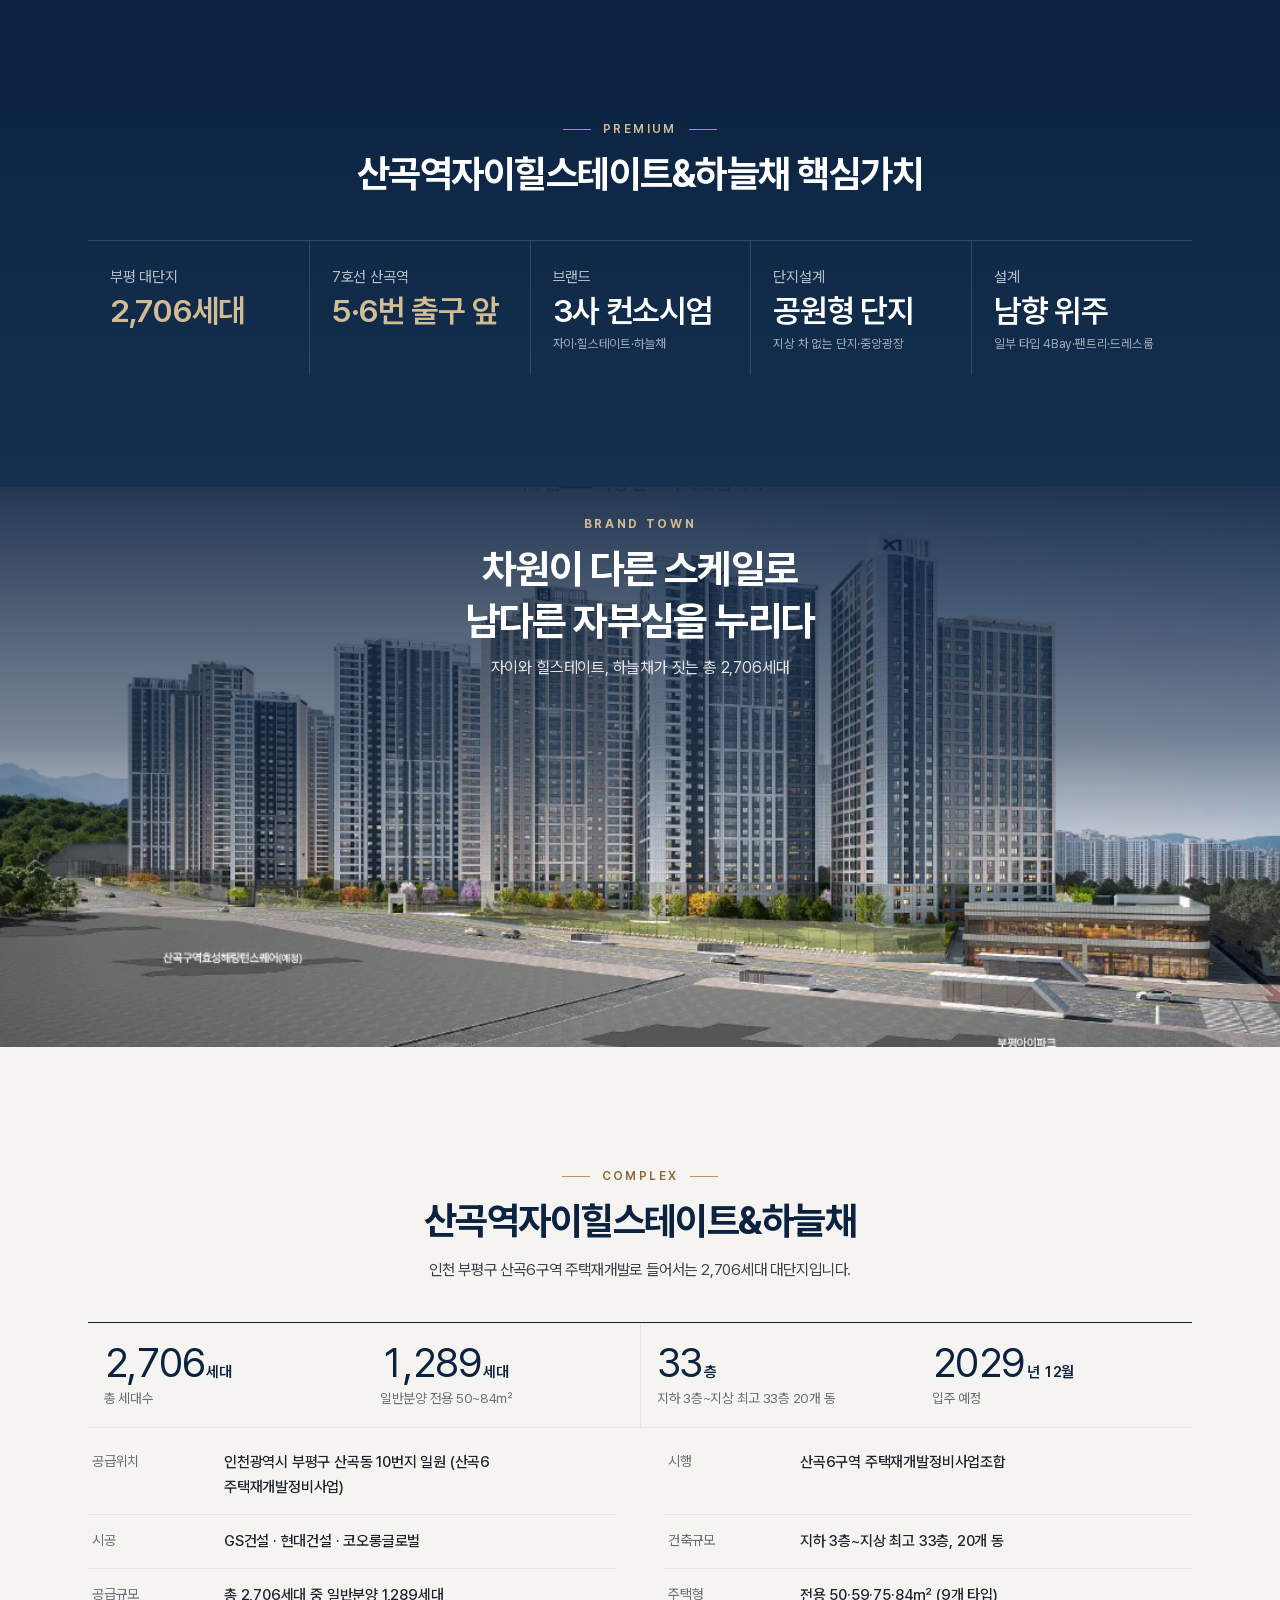
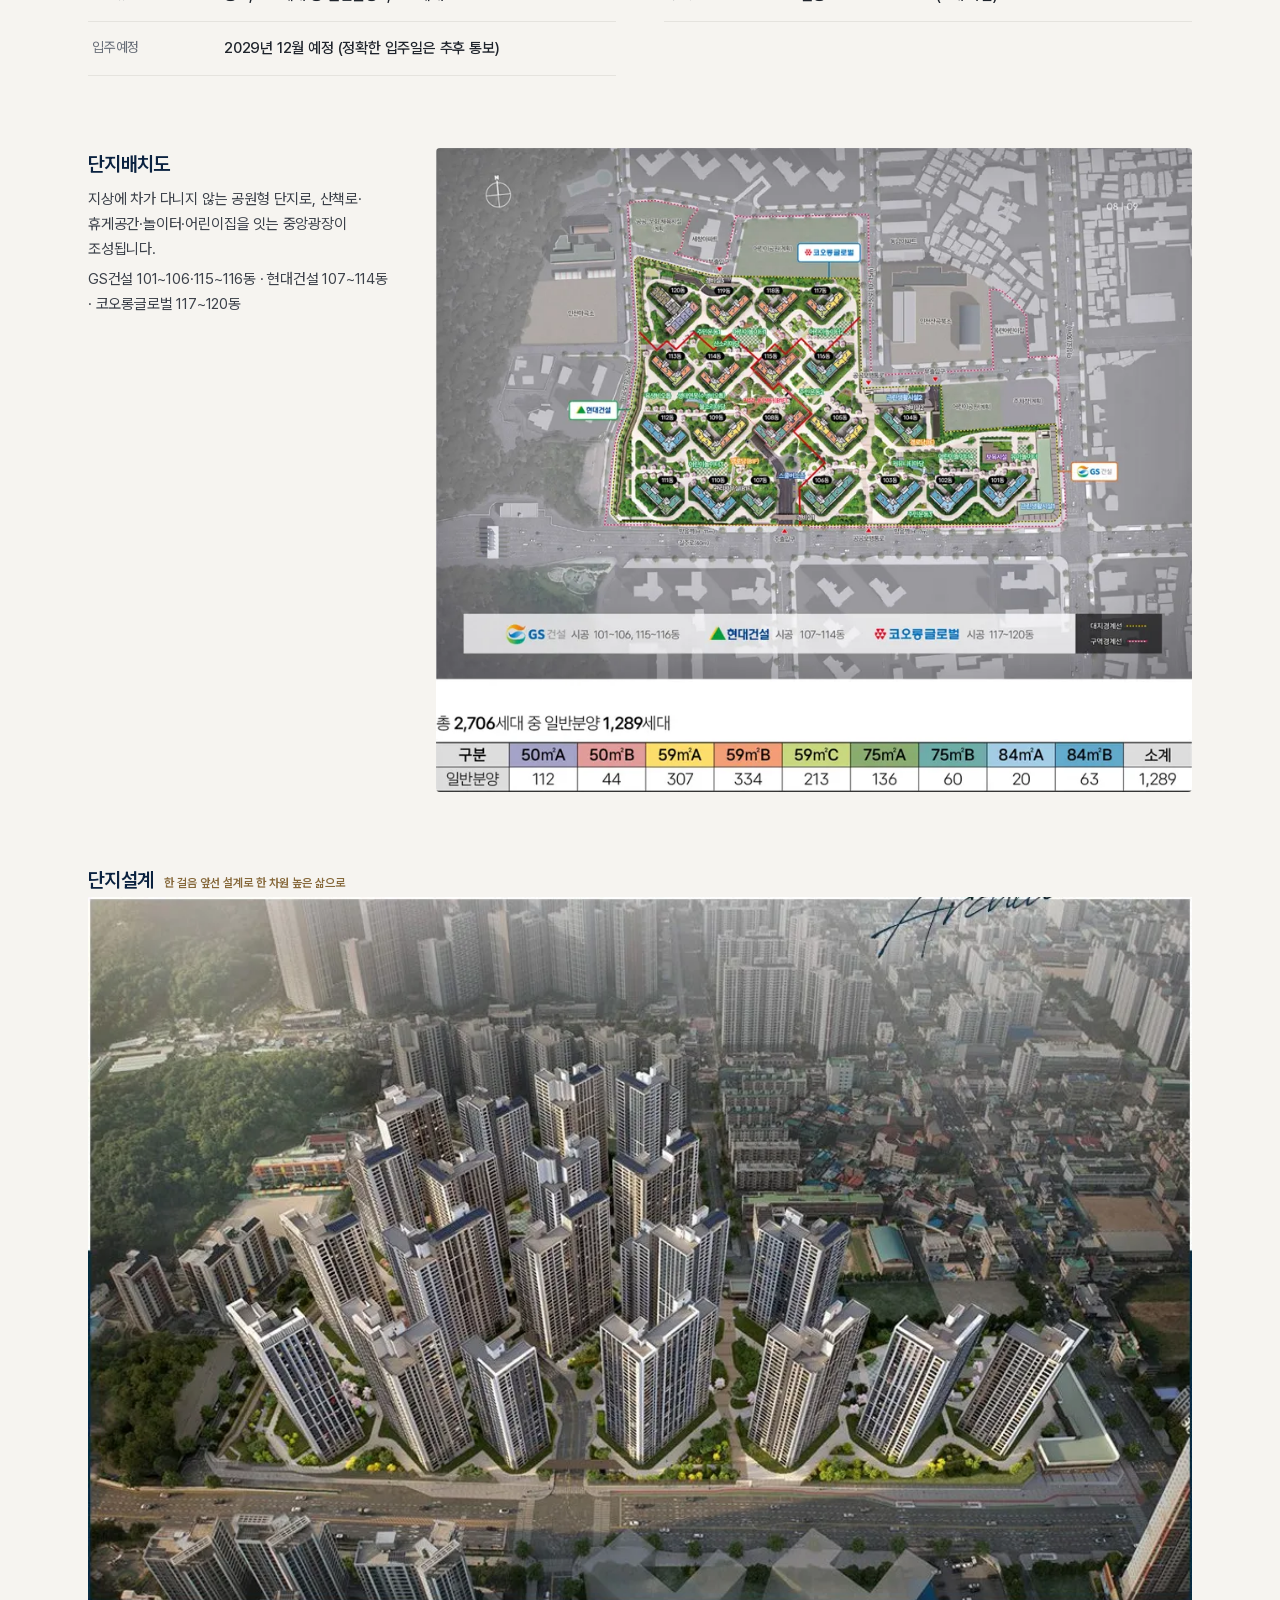
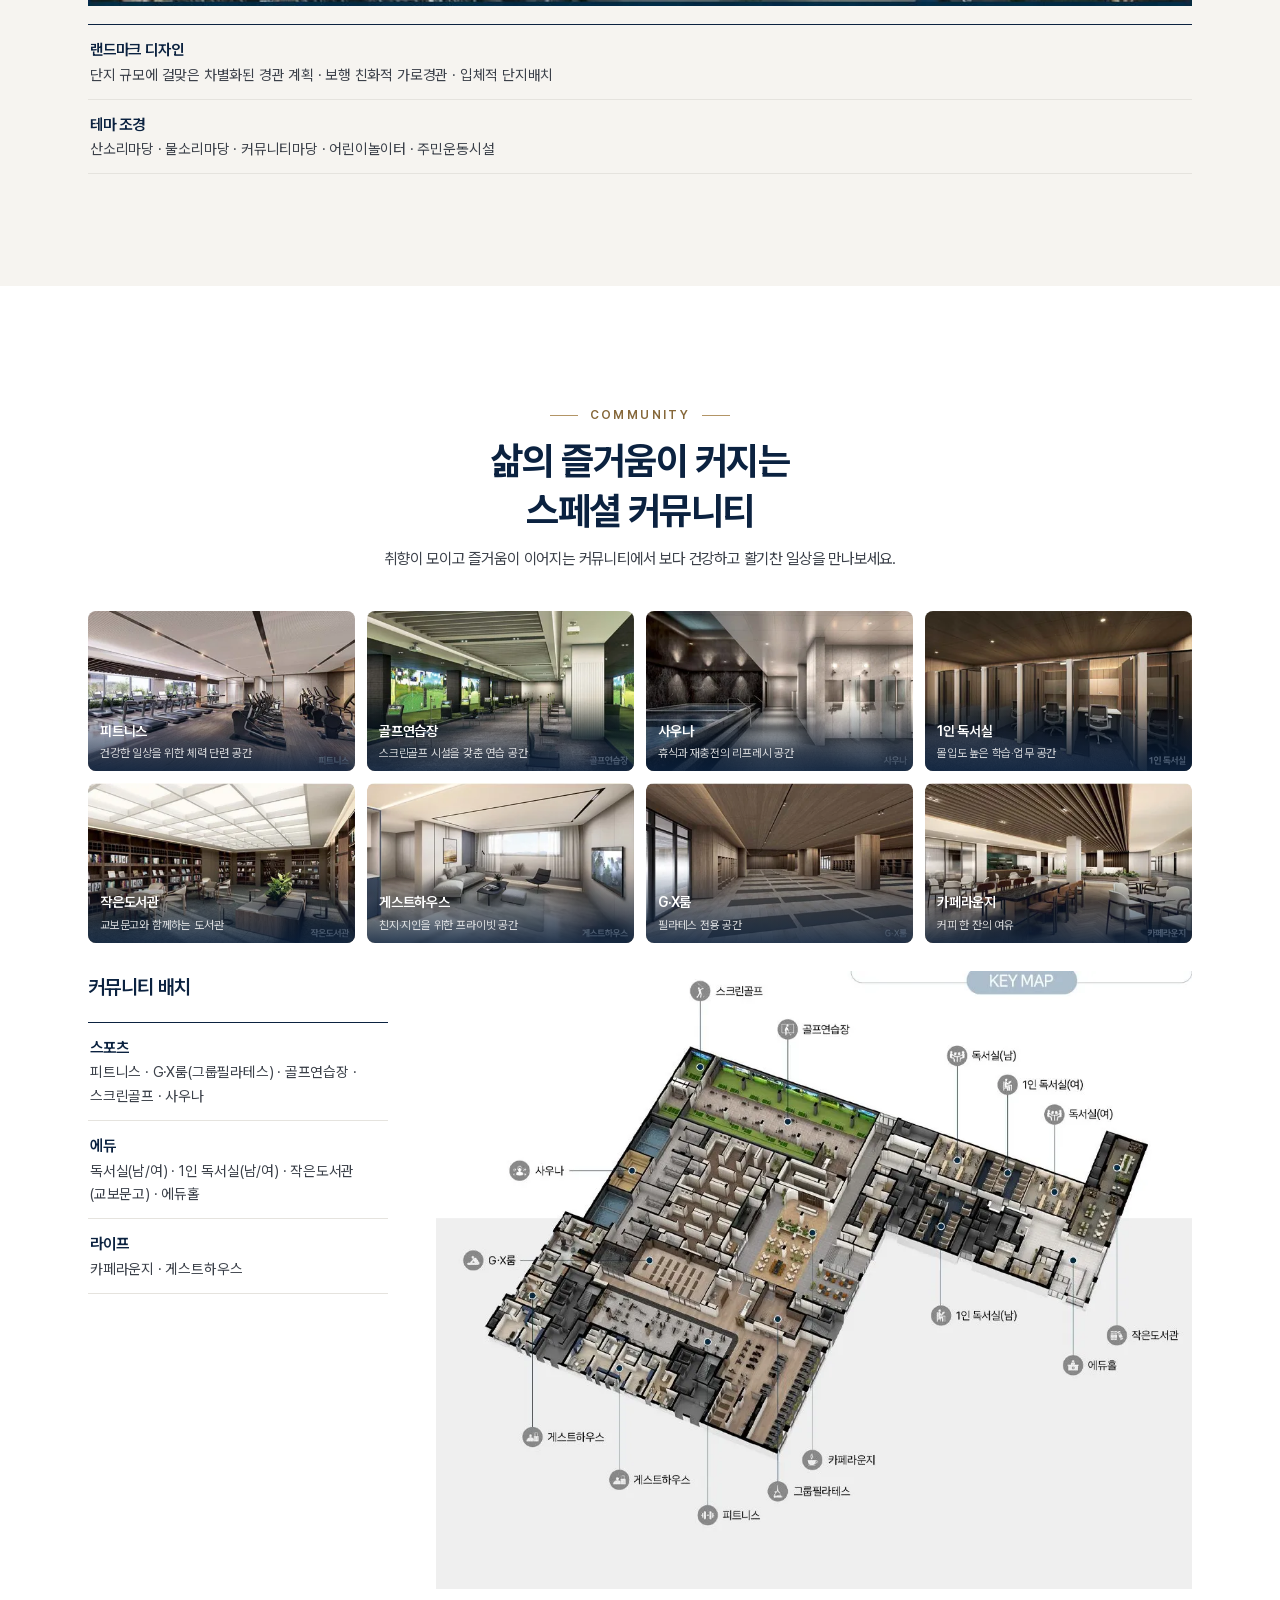
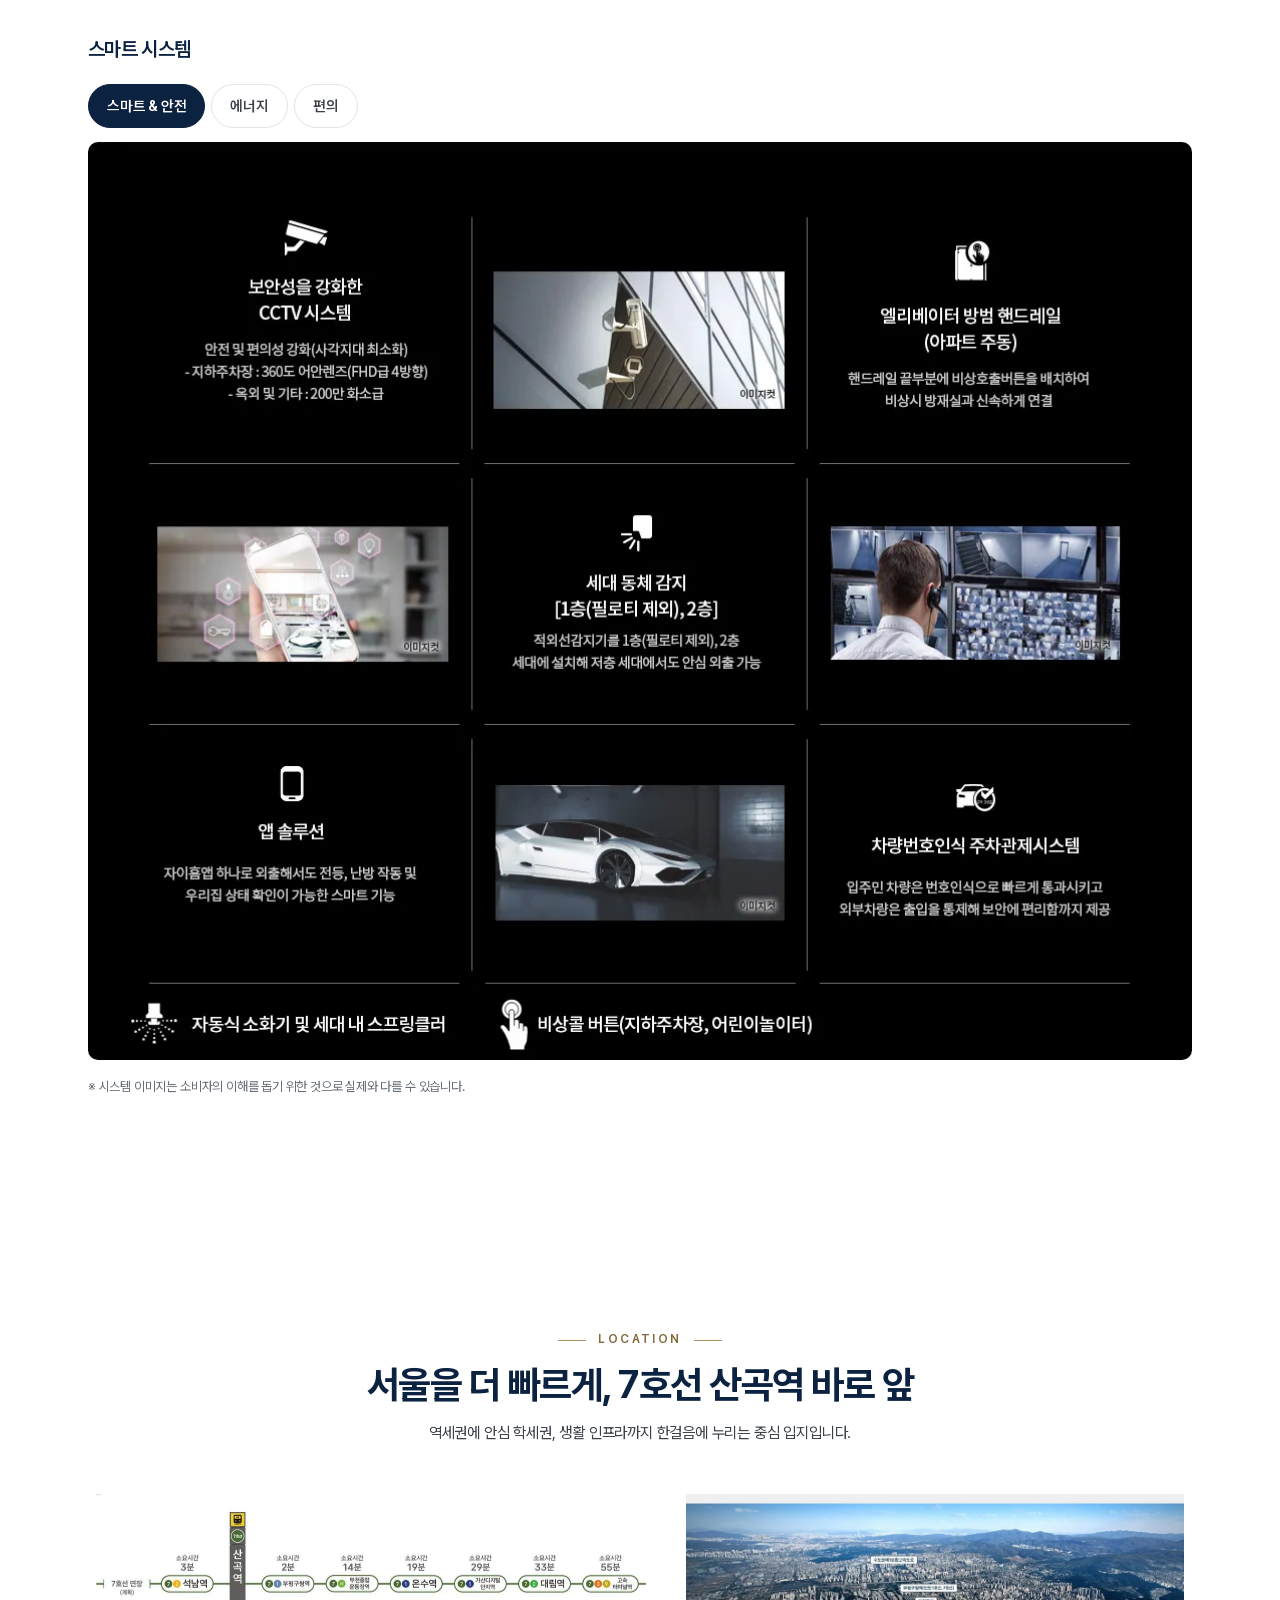
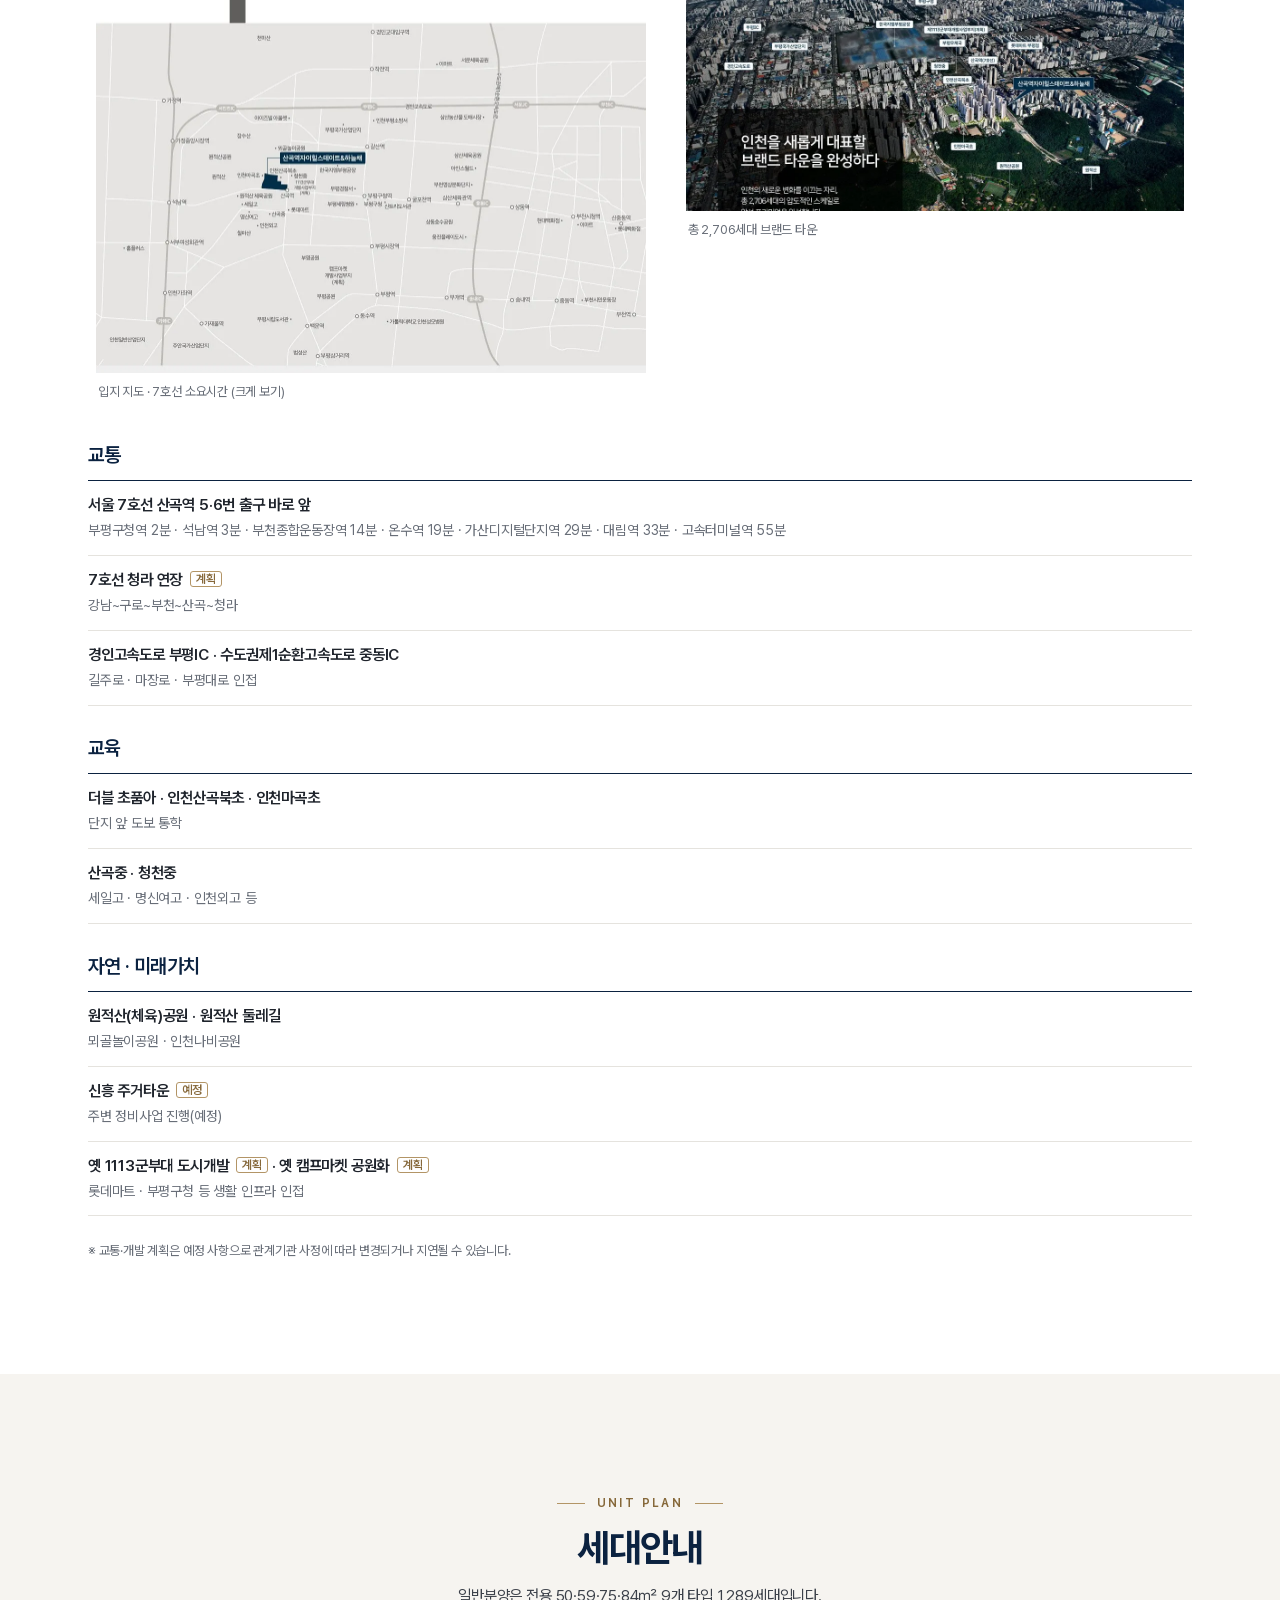
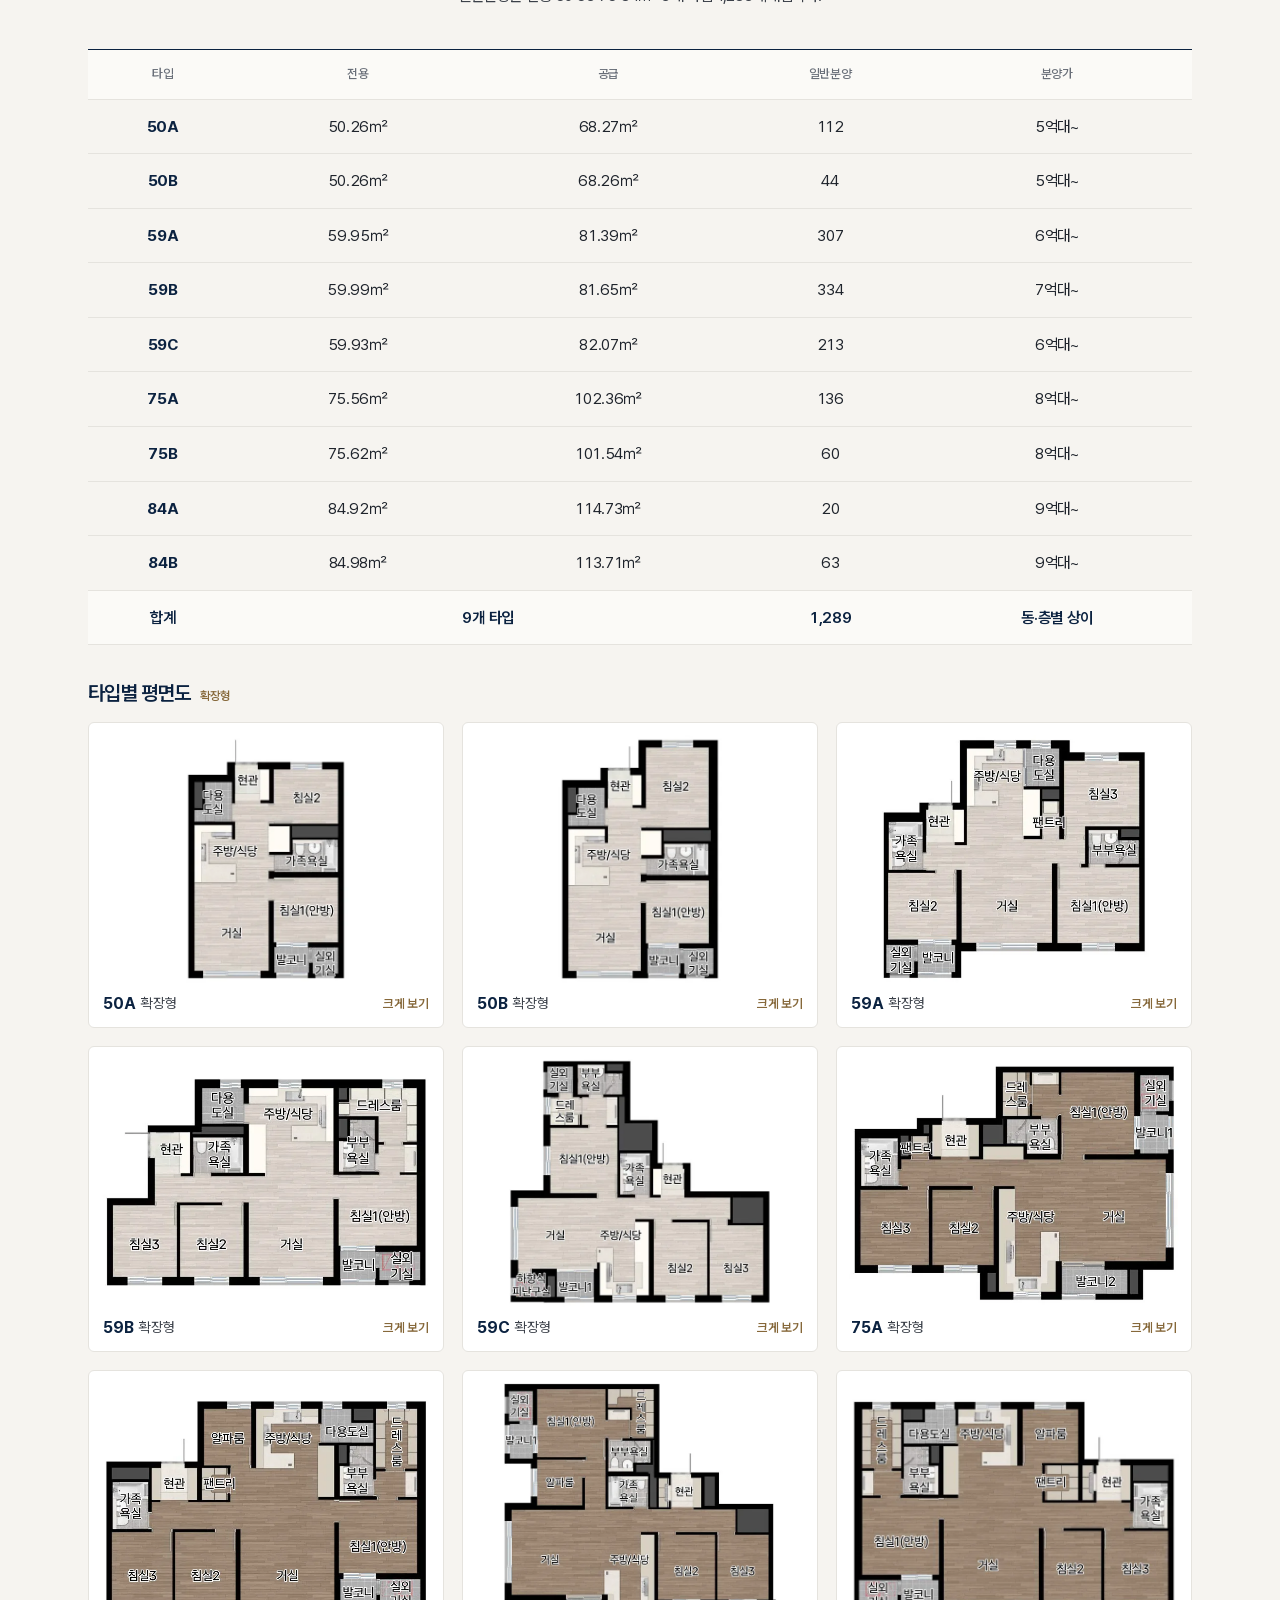
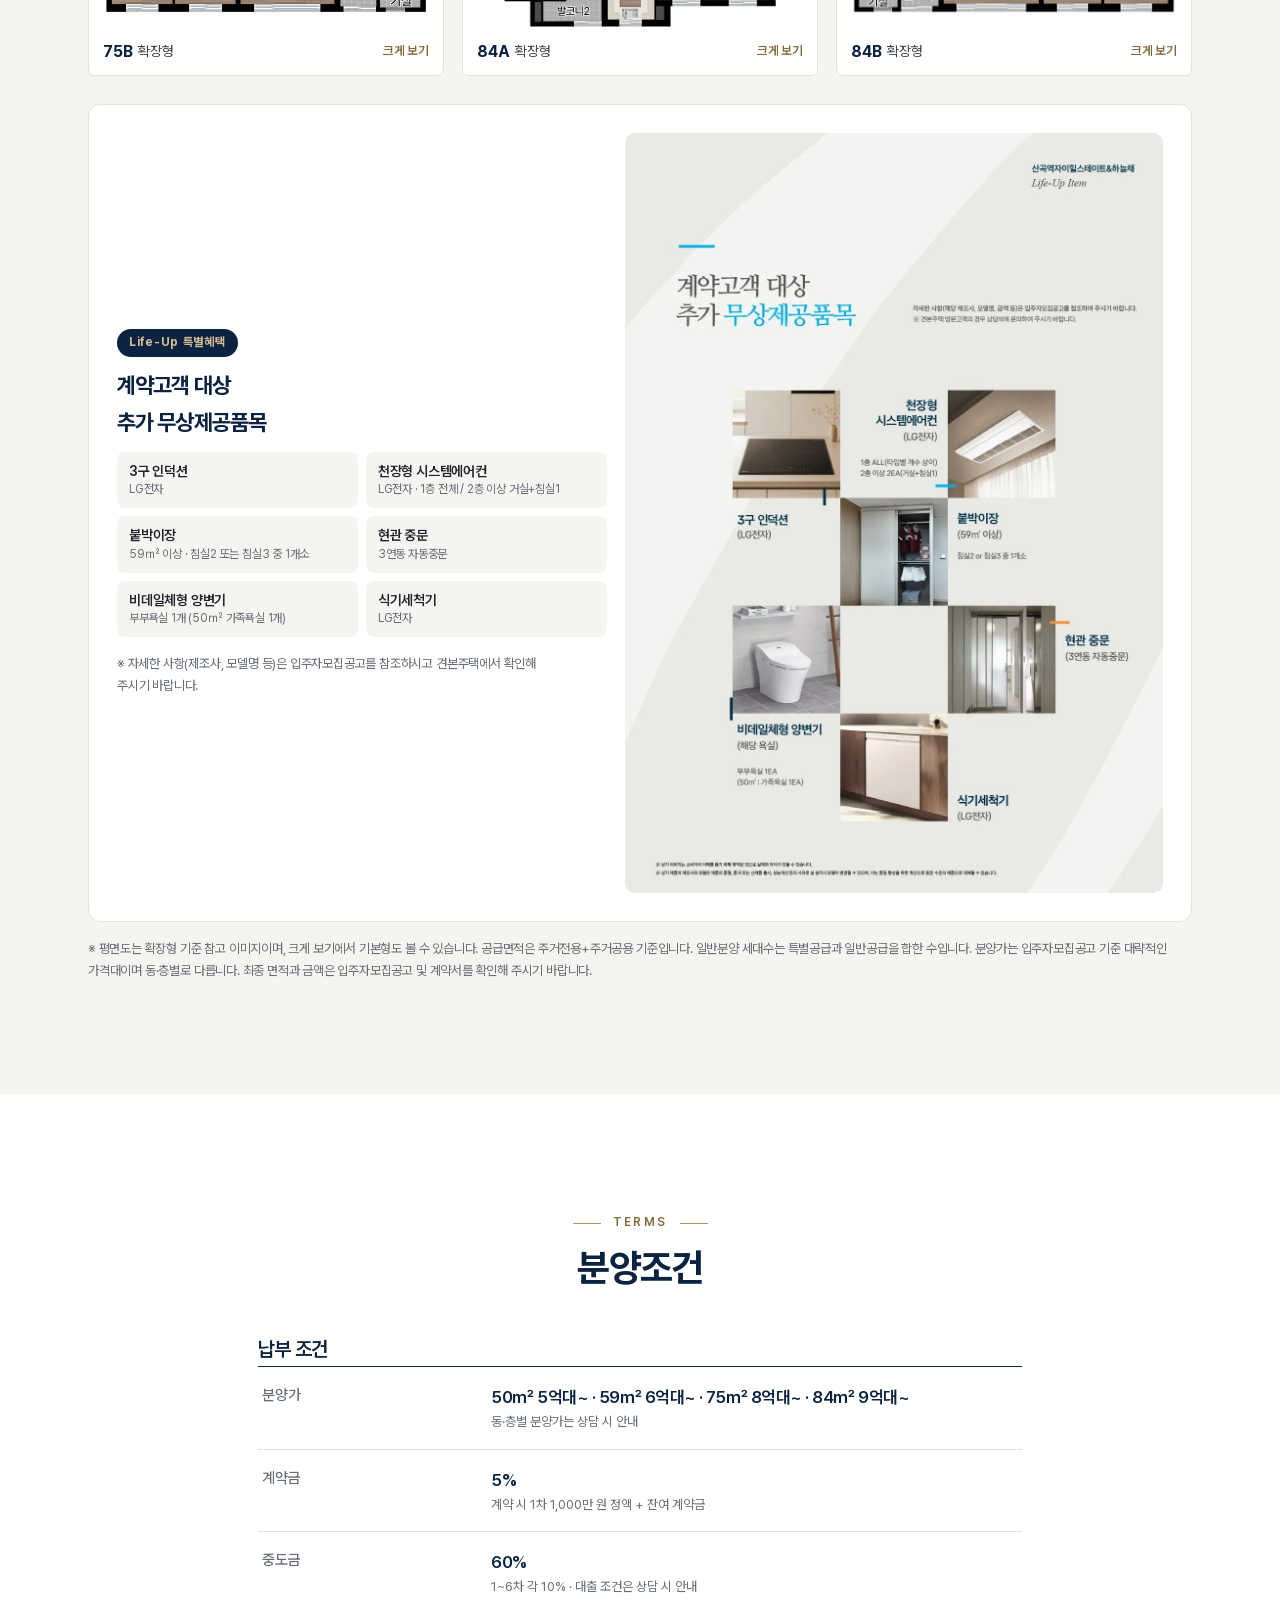
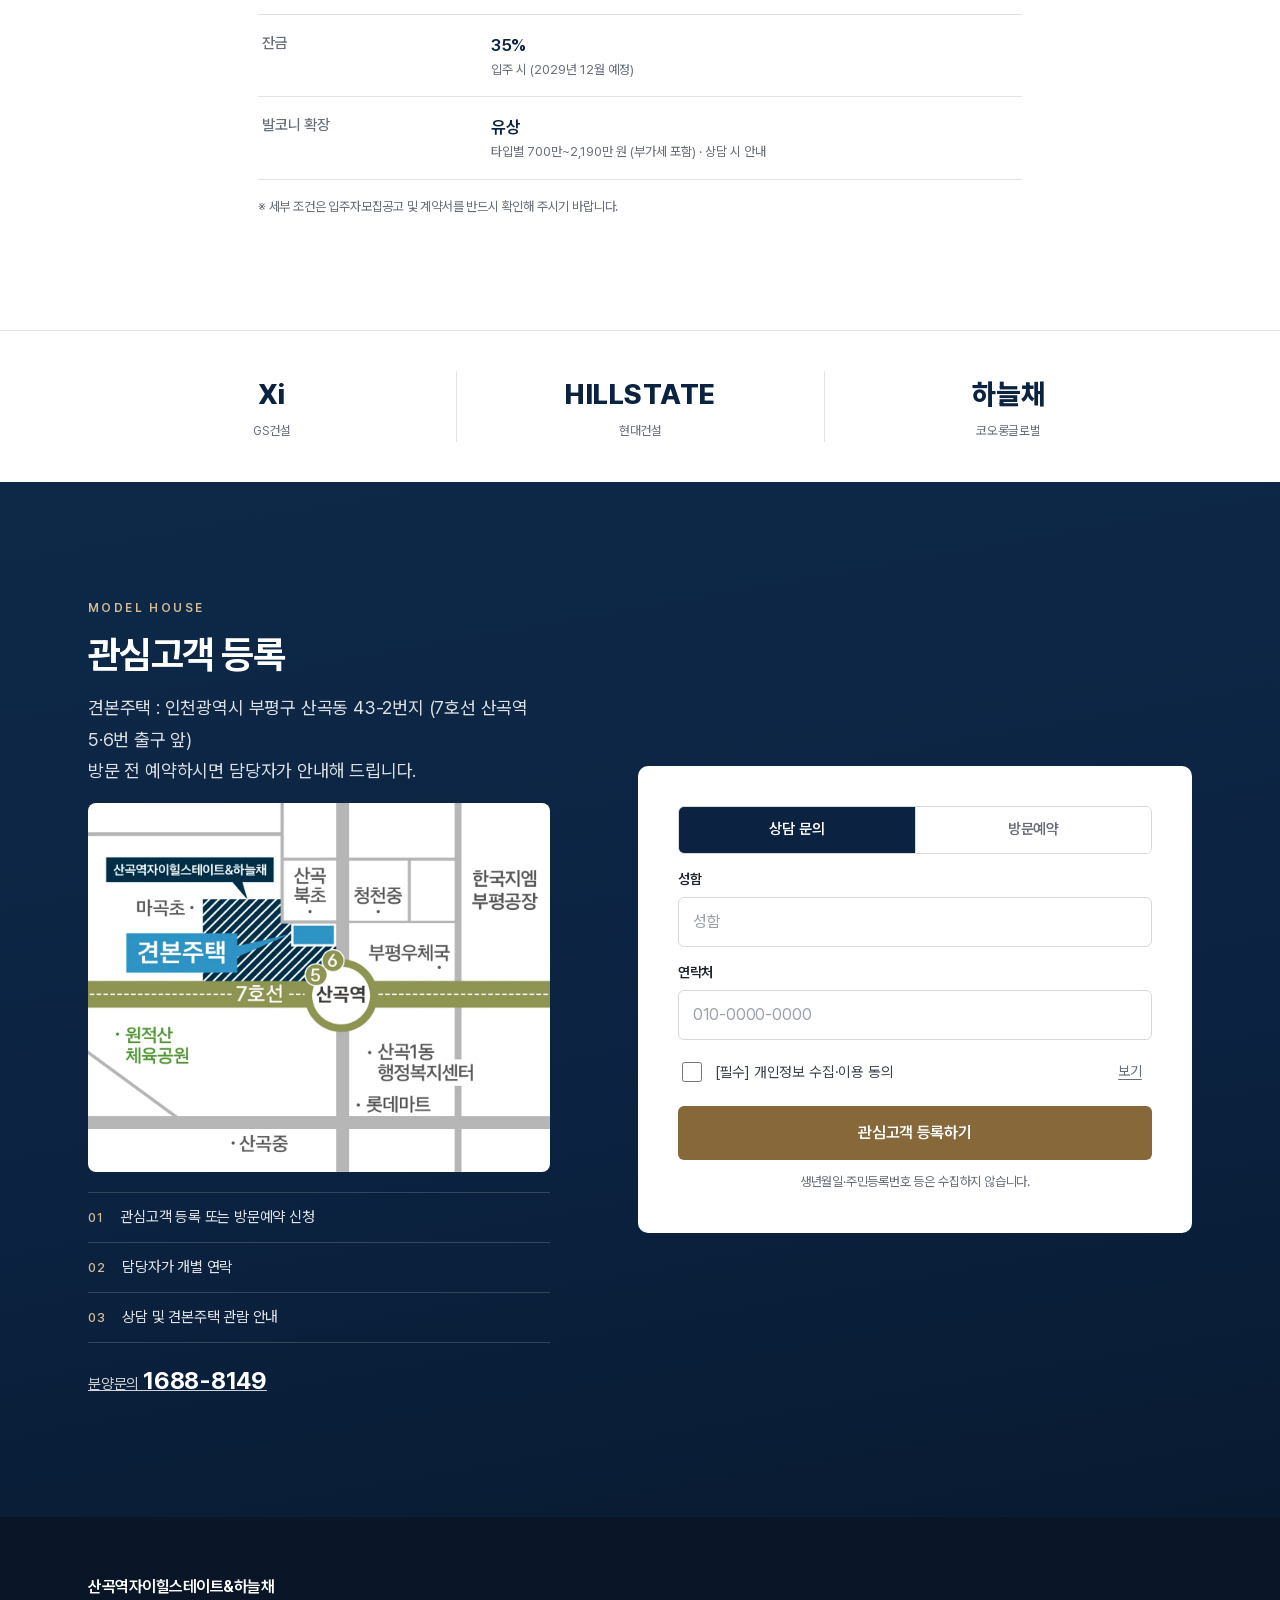
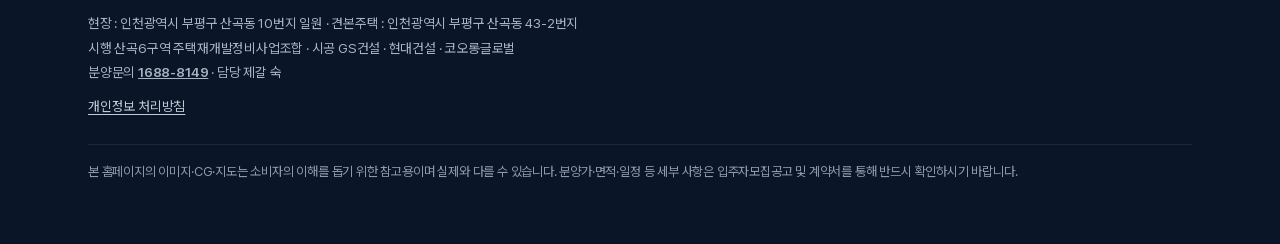
==== commit a51ad2a1: "산곡: 메인 슬라이드, 핵심가치 슬라이더, 커뮤니티 갤러리, 시스템 탭, 무상품목, 브랜드, 등장 효과 Co-Authored-By: Claude Opus 5.5 <noreply@a" ====
--- a/sangok/public/index.html
+++ b/sangok/public/index.html
@@ -14,6 +14,7 @@
 <link rel="preload" as="image" href="assets/img/hero-m.webp" media="(max-width:767px)">
 <meta property="og:image" content="assets/img/hero.webp">
 <link rel="stylesheet" href="styles.css">
+<link rel="stylesheet" href="sangok.css">
 <style>
 .pv-note{background:#F3F0E6;color:#5B4A1E;font:500 12.5px/1.5 "OJR Sans",system-ui,sans-serif;text-align:center;padding:6px max(16px,env(safe-area-inset-left,0px))}@media (min-width:1024px){.pv-note{position:fixed;left:0;right:0;bottom:0;z-index:50}}
 .hd__logo{display:none}
@@ -39,6 +40,7 @@
       <a href="#complex" data-nav="complex">사업안내</a>
       <a href="#benefit" data-nav="benefit">핵심가치</a>
       <a href="#location" data-nav="location">입지환경</a>
+      <a href="#community" data-nav="community">커뮤니티</a>
       <a href="#plan" data-nav="plan">세대안내</a>
       <a href="#terms" data-nav="terms">분양조건</a>
     </nav>
@@ -52,6 +54,7 @@
     <picture class="hero__photo">
       <source media="(max-width:767px)" srcset="assets/img/hero-m.webp" width="620" height="618">
       <img class="hero__img" src="assets/img/hero.webp" width="1100" height="618" alt="산곡역자이힐스테이트&amp;하늘채 투시도" fetchpriority="high" decoding="async">
+      <img class="hero__slide" src="assets/img/complex.webp" width="1028" height="660" alt="" aria-hidden="true" decoding="async">
     </picture>
     <div class="hero__in">
       <div class="hero__copy">
@@ -104,13 +107,27 @@
     </div>
   </section>
 
+  <!-- CORE VALUE · 공식 메인 이미지 -->
+  <section class="core" aria-label="핵심가치 슬라이드">
+    <div class="core__track" id="coreTrack">
+      <figure class="core__slide"><picture><source media="(max-width:767px)" srcset="assets/img/core1-m.webp"><img src="assets/img/core1.webp" width="1920" height="1080" alt="자이의 시선으로 부러움을 마주하다, 산곡역자이힐스테이트&amp;하늘채" loading="eager" decoding="async"></picture></figure>
+      <figure class="core__slide"><picture><source media="(max-width:767px)" srcset="assets/img/core2-m.webp"><img src="assets/img/core2.webp" width="1920" height="1080" alt="7호선 산곡역 역세권, 산곡역 5·6번 출구 바로 앞" loading="lazy" decoding="async"></picture></figure>
+      <figure class="core__slide"><picture><source media="(max-width:767px)" srcset="assets/img/core3-m.webp"><img src="assets/img/core3.webp" width="1920" height="1080" alt="더블 초품아의 안심 등굣길" loading="lazy" decoding="async"></picture></figure>
+      <figure class="core__slide"><picture><source media="(max-width:767px)" srcset="assets/img/core4-m.webp"><img src="assets/img/core4.webp" width="1920" height="1080" alt="한걸음에 누리는 힐링 라이프" loading="lazy" decoding="async"></picture></figure>
+      <figure class="core__slide"><picture><source media="(max-width:767px)" srcset="assets/img/core5-m.webp"><img src="assets/img/core5.webp" width="1920" height="1080" alt="더 눈부시게 빛나는 미래가치" loading="lazy" decoding="async"></picture></figure>
+    </div>
+    <button type="button" class="core__nav core__nav--prev" id="corePrev" aria-label="이전">‹</button>
+    <button type="button" class="core__nav core__nav--next" id="coreNext" aria-label="다음">›</button>
+    <div class="core__bar" id="coreDots"></div>
+  </section>
+
   <!-- SECTION 02 · 핵심가치 -->
-  <section class="sec" id="benefit" data-section="benefit" aria-labelledby="benefitTitle">
+  <section class="sec sec--deep" id="benefit" data-section="benefit" aria-labelledby="benefitTitle">
     <div class="wrap">
       <div class="sec__head"><p class="sec__eyebrow">PREMIUM</p>
       <h2 class="sec__title" id="benefitTitle">산곡역자이힐스테이트&amp;하늘채 핵심가치</h2></div>
       <ul class="bnf" id="benefitCards">
-        <li class="bnf__item bnf__item--key"><span class="bnf__k">부평 대단지</span><strong class="bnf__v">2,706세대</strong></li>
+        <li class="bnf__item bnf__item--key"><span class="bnf__k">부평 대단지</span><strong class="bnf__v"><span data-count="2706">2,706</span>세대</strong></li>
         <li class="bnf__item bnf__item--key"><span class="bnf__k">7호선 산곡역</span><strong class="bnf__v">5·6번 출구 앞</strong></li>
         <li class="bnf__item"><span class="bnf__k">브랜드</span><strong class="bnf__v">3사 컨소시엄</strong><small>자이·힐스테이트·하늘채</small></li>
         <li class="bnf__item"><span class="bnf__k">단지설계</span><strong class="bnf__v">공원형 단지</strong><small>지상 차 없는 단지·중앙광장</small></li>
@@ -118,6 +135,11 @@
       </ul>
     </div>
   </section>
+
+  <div class="band">
+    <img src="assets/img/scale.webp" width="1100" height="480" alt="산곡역자이힐스테이트&amp;하늘채 단지 투시도" loading="lazy" decoding="async">
+    <div class="band__copy"><p>BRAND TOWN</p><h2>차원이 다른 스케일로<br>남다른 자부심을 누리다</h2><span>자이와 힐스테이트, 하늘채가 짓는 총 2,706세대</span></div>
+  </div>
 
   <!-- SECTION 03 · 사업안내 -->
   <section class="sec sec--soft" id="complex" data-section="complex" aria-labelledby="complexTitle">
@@ -126,9 +148,9 @@
       <h2 class="sec__title" id="complexTitle">산곡역자이힐스테이트&amp;하늘채</h2>
       <p class="sec__desc">인천 부평구 산곡6구역 주택재개발로 들어서는 2,706세대 대단지입니다.</p></div>
       <ul class="stat" aria-label="단지 규모">
-        <li><b>2,706<small>세대</small></b><span>총 세대수</span></li>
-        <li><b>1,289<small>세대</small></b><span>일반분양 전용 50~84㎡</span></li>
-        <li><b>33<small>층</small></b><span>지하 3층~지상 최고 33층 20개 동</span></li>
+        <li><b><em class="cnt" data-count="2706">2,706</em><small>세대</small></b><span>총 세대수</span></li>
+        <li><b><em class="cnt" data-count="1289">1,289</em><small>세대</small></b><span>일반분양 전용 50~84㎡</span></li>
+        <li><b><em class="cnt" data-count="33">33</em><small>층</small></b><span>지하 3층~지상 최고 33층 20개 동</span></li>
         <li><b>2029<small>년 12월</small></b><span>입주 예정</span></li>
       </ul>
       <dl class="facts" id="facts">
@@ -157,19 +179,47 @@
           <li><b>테마 조경</b>산소리마당 · 물소리마당 · 커뮤니티마당 · 어린이놀이터 · 주민운동시설</li>
         </ul>
       </div>
-      <div class="comm">
-        <h3 class="sub__title">커뮤니티</h3>
-        <p class="sec__desc">취향이 모이고 즐거움이 이어지는 스페셜 커뮤니티</p>
-        <div class="comm__grid">
-          <figure class="fig js-zoom" data-hires="assets/img/comm-map.webp"><img src="assets/img/comm-map.webp" width="1100" height="900" alt="커뮤니티 시설 배치 이미지" loading="lazy" decoding="async"><figcaption>커뮤니티 배치 (크게 보기)</figcaption></figure>
-          <figure class="fig js-zoom" data-hires="assets/img/comm-photo.webp"><img src="assets/img/comm-photo.webp" width="1100" height="1760" alt="커뮤니티 시설 이미지컷" loading="lazy" decoding="async" style="aspect-ratio:1100/900;object-fit:cover;object-position:top"><figcaption>시설 이미지컷 (크게 보기)</figcaption></figure>
-        </div>
-        <ul class="comm__list">
-          <li><b>스포츠</b>피트니스 · G·X룸(그룹필라테스) · 골프연습장 · 스크린골프 · 사우나</li>
-          <li><b>에듀</b>독서실(남/여) · 1인 독서실(남/여) · 작은도서관(교보문고) · 에듀홀</li>
-          <li><b>라이프</b>카페라운지 · 게스트하우스</li>
-        </ul>
-      </div>
+    </div>
+  </section>
+
+  <!-- 커뮤니티 -->
+  <section class="sec" id="community" data-section="community" aria-labelledby="commTitle">
+    <div class="wrap">
+      <div class="sec__head"><p class="sec__eyebrow">COMMUNITY</p>
+      <h2 class="sec__title" id="commTitle">삶의 즐거움이 커지는<br>스페셜 커뮤니티</h2>
+      <p class="sec__desc">취향이 모이고 즐거움이 이어지는 커뮤니티에서 보다 건강하고 활기찬 일상을 만나보세요.</p></div>
+      <div class="cgal">
+          <figure class="cgal__item"><img src="assets/img/c-fitness.webp" width="420" height="251" alt="피트니스 이미지컷" loading="lazy" decoding="async"><figcaption>피트니스<small>건강한 일상을 위한 체력 단련 공간</small></figcaption></figure>
+          <figure class="cgal__item"><img src="assets/img/c-golf.webp" width="420" height="251" alt="골프연습장 이미지컷" loading="lazy" decoding="async"><figcaption>골프연습장<small>스크린골프 시설을 갖춘 연습 공간</small></figcaption></figure>
+          <figure class="cgal__item"><img src="assets/img/c-sauna.webp" width="420" height="251" alt="사우나 이미지컷" loading="lazy" decoding="async"><figcaption>사우나<small>휴식과 재충전의 리프레시 공간</small></figcaption></figure>
+          <figure class="cgal__item"><img src="assets/img/c-study.webp" width="420" height="251" alt="1인 독서실 이미지컷" loading="lazy" decoding="async"><figcaption>1인 독서실<small>몰입도 높은 학습·업무 공간</small></figcaption></figure>
+          <figure class="cgal__item"><img src="assets/img/c-library.webp" width="420" height="251" alt="작은도서관 이미지컷" loading="lazy" decoding="async"><figcaption>작은도서관<small>교보문고와 함께하는 도서관</small></figcaption></figure>
+          <figure class="cgal__item"><img src="assets/img/c-guest.webp" width="420" height="251" alt="게스트하우스 이미지컷" loading="lazy" decoding="async"><figcaption>게스트하우스<small>친지·지인을 위한 프라이빗 공간</small></figcaption></figure>
+          <figure class="cgal__item"><img src="assets/img/c-gx.webp" width="420" height="251" alt="G·X룸 이미지컷" loading="lazy" decoding="async"><figcaption>G·X룸<small>필라테스 전용 공간</small></figcaption></figure>
+          <figure class="cgal__item"><img src="assets/img/c-cafe.webp" width="420" height="251" alt="카페라운지 이미지컷" loading="lazy" decoding="async"><figcaption>카페라운지<small>커피 한 잔의 여유</small></figcaption></figure>
+      </div>
+      <div class="site" style="margin-top:28px">
+        <div class="site__text">
+          <h3 class="sub__title">커뮤니티 배치</h3>
+          <ul class="comm__list">
+            <li><b>스포츠</b>피트니스 · G·X룸(그룹필라테스) · 골프연습장 · 스크린골프 · 사우나</li>
+            <li><b>에듀</b>독서실(남/여) · 1인 독서실(남/여) · 작은도서관(교보문고) · 에듀홀</li>
+            <li><b>라이프</b>카페라운지 · 게스트하우스</li>
+          </ul>
+        </div>
+        <figure class="fig js-zoom" data-hires="assets/img/comm-map.webp"><img src="assets/img/comm-map.webp" width="1100" height="900" alt="커뮤니티 시설 배치 이미지" loading="lazy" decoding="async"></figure>
+      </div>
+
+      <h3 class="sub__title" style="margin-top:44px">스마트 시스템</h3>
+      <div class="tabs" role="tablist" aria-label="시스템 종류">
+        <button type="button" role="tab" aria-selected="true" aria-controls="sysPanel" data-sys="smart">스마트 &amp; 안전</button>
+        <button type="button" role="tab" aria-selected="false" aria-controls="sysPanel" data-sys="energy">에너지</button>
+        <button type="button" role="tab" aria-selected="false" aria-controls="sysPanel" data-sys="convenience">편의</button>
+      </div>
+      <div class="tabpanel" id="sysPanel" role="tabpanel">
+        <figure class="fig js-zoom" data-hires="assets/img/sys-smart.webp" id="sysFig"><img id="sysImg" src="assets/img/sys-smart.webp" width="1100" height="915" alt="스마트 &amp; 안전 시스템" loading="lazy" decoding="async"></figure>
+      </div>
+      <p class="note">※ 시스템 이미지는 소비자의 이해를 돕기 위한 것으로 실제와 다를 수 있습니다.</p>
     </div>
   </section>
 
@@ -223,7 +273,22 @@
         </div>
         <h3 class="sub__title pgrid__title">타입별 평면도 <small>확장형</small></h3>
         <div class="pgrid"><figure class="fig pfig js-zoom" data-hires="assets/img/plan50a.webp"><img src="assets/img/plan50a-t.webp" alt="50A 타입 평면도 (확장형)" loading="lazy" decoding="async"><figcaption><b>50A</b> 확장형 <span>크게 보기</span></figcaption></figure><figure class="fig pfig js-zoom" data-hires="assets/img/plan50b.webp"><img src="assets/img/plan50b-t.webp" alt="50B 타입 평면도 (확장형)" loading="lazy" decoding="async"><figcaption><b>50B</b> 확장형 <span>크게 보기</span></figcaption></figure><figure class="fig pfig js-zoom" data-hires="assets/img/plan59a.webp"><img src="assets/img/plan59a-t.webp" alt="59A 타입 평면도 (확장형)" loading="lazy" decoding="async"><figcaption><b>59A</b> 확장형 <span>크게 보기</span></figcaption></figure><figure class="fig pfig js-zoom" data-hires="assets/img/plan59b.webp"><img src="assets/img/plan59b-t.webp" alt="59B 타입 평면도 (확장형)" loading="lazy" decoding="async"><figcaption><b>59B</b> 확장형 <span>크게 보기</span></figcaption></figure><figure class="fig pfig js-zoom" data-hires="assets/img/plan59c.webp"><img src="assets/img/plan59c-t.webp" alt="59C 타입 평면도 (확장형)" loading="lazy" decoding="async"><figcaption><b>59C</b> 확장형 <span>크게 보기</span></figcaption></figure><figure class="fig pfig js-zoom" data-hires="assets/img/plan75a.webp"><img src="assets/img/plan75a-t.webp" alt="75A 타입 평면도 (확장형)" loading="lazy" decoding="async"><figcaption><b>75A</b> 확장형 <span>크게 보기</span></figcaption></figure><figure class="fig pfig js-zoom" data-hires="assets/img/plan75b.webp"><img src="assets/img/plan75b-t.webp" alt="75B 타입 평면도 (확장형)" loading="lazy" decoding="async"><figcaption><b>75B</b> 확장형 <span>크게 보기</span></figcaption></figure><figure class="fig pfig js-zoom" data-hires="assets/img/plan84a.webp"><img src="assets/img/plan84a-t.webp" alt="84A 타입 평면도 (확장형)" loading="lazy" decoding="async"><figcaption><b>84A</b> 확장형 <span>크게 보기</span></figcaption></figure><figure class="fig pfig js-zoom" data-hires="assets/img/plan84b.webp"><img src="assets/img/plan84b-t.webp" alt="84B 타입 평면도 (확장형)" loading="lazy" decoding="async"><figcaption><b>84B</b> 확장형 <span>크게 보기</span></figcaption></figure></div>
-        <div class="plan__opts"><b>계약고객 추가 무상제공품목 (Life-Up 특별혜택)</b><br>3구 인덕션(LG전자) · 천장형 시스템에어컨(LG전자, 1층 전체 / 2층 이상 거실+침실1) · 붙박이장(59㎡ 이상, 침실2 또는 침실3 중 1개소) · 현관 중문(3연동 자동중문) · 비데일체형 양변기(부부욕실 1개, 50㎡는 가족욕실 1개) · 식기세척기(LG전자)<br><small>※ 자세한 사항(제조사, 모델명, 공급 등)은 입주자모집공고를 참조하시고 견본주택에서 확인해 주시기 바랍니다.</small></div>
+        <div class="free">
+          <div>
+            <span class="free__badge">Life-Up 특별혜택</span>
+            <h3>계약고객 대상<br>추가 무상제공품목</h3>
+            <ul>
+              <li>3구 인덕션<small>LG전자</small></li>
+              <li>천장형 시스템에어컨<small>LG전자 · 1층 전체 / 2층 이상 거실+침실1</small></li>
+              <li>붙박이장<small>59㎡ 이상 · 침실2 또는 침실3 중 1개소</small></li>
+              <li>현관 중문<small>3연동 자동중문</small></li>
+              <li>비데일체형 양변기<small>부부욕실 1개 (50㎡ 가족욕실 1개)</small></li>
+              <li>식기세척기<small>LG전자</small></li>
+            </ul>
+            <p class="note">※ 자세한 사항(제조사, 모델명 등)은 입주자모집공고를 참조하시고 견본주택에서 확인해 주시기 바랍니다.</p>
+          </div>
+          <figure class="fig js-zoom" data-hires="assets/img/free-items.webp"><img src="assets/img/free-items.webp" width="1100" height="1552" alt="추가 무상제공품목 이미지" loading="lazy" decoding="async"></figure>
+        </div>
       </div>
 
       <p class="note">※ 평면도는 확장형 기준 참고 이미지이며, 크게 보기에서 기본형도 볼 수 있습니다. 공급면적은 주거전용+주거공용 기준입니다. 일반분양 세대수는 특별공급과 일반공급을 합한 수입니다. 분양가는 입주자모집공고 기준 대략적인 가격대이며 동·층별로 다릅니다. 최종 면적과 금액은 입주자모집공고 및 계약서를 확인해 주시기 바랍니다.</p>
@@ -253,6 +318,14 @@
     </div>
   </section>
 
+  <div class="brands" aria-label="시공 브랜드">
+    <div class="wrap brands__row">
+      <div><b>Xi</b><span>GS건설</span></div>
+      <div><b>HILLSTATE</b><span>현대건설</span></div>
+      <div><b>하늘채</b><span>코오롱글로벌</span></div>
+    </div>
+  </div>
+
   <!-- SECTION 07 · 관심고객 등록 -->
   <section class="sec sec--navy" id="register" data-section="register" aria-labelledby="regTitle">
     <div class="wrap reg">
@@ -346,6 +419,7 @@
 <noscript><p style="padding:16px;text-align:center">신청서 제출 등 일부 기능은 자바스크립트가 필요합니다.</p></noscript>
 <script>window.__PREVIEW__=false;window.__CONFIG__={phone:"1688-8149",leadEnabled:true,tracking:{},privacy:{operator:"산곡역자이힐스테이트&하늘채 분양상담 (담당 제갈 숙)",contact:"1688-8149",retention:"수집일로부터 1년 또는 동의 철회 시까지 (기간 경과 시 지체 없이 파기)",version:"v1"},times:["10:00","11:00","12:00","13:00","14:00","15:00","16:00","17:00","18:00"]};</script>
 <script src="app.js"></script>
+<script src="sangok.js"></script>
 <dialog class="pop" id="promoPop" aria-labelledby="popTitle">
   <div class="pop__box">
     <p class="pop__eyebrow">VISIT RESERVATION</p>
--- a/sangok/public/sangok.css
+++ b/sangok/public/sangok.css
@@ -0,0 +1,88 @@
+/* 산곡역자이힐스테이트&하늘채 — 템플릿 위에 얹는 연출 (슬라이드, 등장, 갤러리) */
+
+/* 메인: 두 장 크로스페이드 + 천천히 확대 */
+.hero__photo{overflow:hidden}
+.cnt{font-style:normal}
+.hero__photo img{animation:kb 16s ease-in-out infinite alternate;transform-origin:60% 50%}
+.hero__slide{position:absolute;inset:0;width:100%;height:100%;object-fit:cover;opacity:0;animation:kb 16s ease-in-out infinite alternate,hfade 14s ease-in-out infinite}
+@keyframes kb{from{transform:scale(1)}to{transform:scale(1.08)}}
+@keyframes hfade{0%,38%{opacity:0}48%,88%{opacity:1}98%,100%{opacity:0}}
+.hero h1{text-shadow:0 2px 18px rgba(0,0,0,.25)}
+.hero__eyebrow{display:inline-block;padding:5px 12px;border:1px solid rgba(210,188,148,.6);border-radius:999px;background:rgba(11,34,64,.35);backdrop-filter:blur(4px)}
+
+/* CORE VALUE 슬라이더 (공식 메인 이미지) */
+.core{position:relative;background:#0B2240}
+.core__track{display:flex;overflow-x:auto;scroll-snap-type:x mandatory;scrollbar-width:none;scroll-behavior:smooth}
+.core__track::-webkit-scrollbar{display:none}
+.core__slide{flex:0 0 100%;scroll-snap-align:start;margin:0;position:relative}
+.core__slide img{display:block;width:100%;height:auto;aspect-ratio:640/1000;object-fit:cover}
+@media (min-width:768px){.core__slide img{aspect-ratio:1920/1080}}
+.core__bar{position:absolute;left:0;right:0;bottom:14px;display:flex;align-items:center;justify-content:center;gap:10px;pointer-events:none}
+.core__dot{pointer-events:auto;width:28px;height:28px;border:0;background:none;padding:0;cursor:pointer;display:inline-flex;align-items:center;justify-content:center}
+.core__dot::before{content:"";width:8px;height:8px;border-radius:999px;background:rgba(255,255,255,.55);transition:width .3s,background .3s}
+.core__dot[aria-current="true"]::before{width:26px;background:#D2BC94}
+.core__nav{pointer-events:auto;position:absolute;top:50%;transform:translateY(-50%);width:44px;height:44px;border-radius:50%;border:1px solid rgba(255,255,255,.5);background:rgba(11,34,64,.35);color:#fff;font-size:20px;line-height:1;cursor:pointer;backdrop-filter:blur(4px)}
+.core__nav--prev{left:max(12px,env(safe-area-inset-left,0px))}
+.core__nav--next{right:max(12px,env(safe-area-inset-right,0px))}
+.core__label{position:absolute;top:16px;left:max(16px,env(safe-area-inset-left,0px));color:#D2BC94;font-size:12px;font-weight:700;letter-spacing:.22em}
+
+/* 핵심가치: 네이비 밴드 */
+.sec--deep{background:linear-gradient(180deg,#0B2240 0%,#14304F 100%);color:#fff}
+.sec--deep .sec__title{color:#fff}
+.sec--deep .sec__eyebrow{color:#D2BC94}
+.sec--deep .bnf{border-top-color:#D2BC94}
+.sec--deep .bnf__item{border-color:rgba(255,255,255,.14)!important}
+.sec--deep .bnf__k{color:rgba(255,255,255,.7)}
+.sec--deep .bnf__v{color:#fff}
+.sec--deep .bnf__item--key .bnf__v{color:#D2BC94}
+.sec--deep .bnf__item small{color:rgba(255,255,255,.6)}
+
+/* 스케일 밴드 */
+.band{position:relative;overflow:hidden;background:#0B2240;color:#fff}
+.band img{display:block;width:100%;height:clamp(260px,46vw,560px);object-fit:cover;object-position:50% 70%}
+.band__copy{position:absolute;inset:0;display:flex;flex-direction:column;justify-content:flex-start;padding:28px max(20px,env(safe-area-inset-left,0px)) 0;background:linear-gradient(180deg,rgba(11,34,64,.9) 0%,rgba(11,34,64,.55) 45%,rgba(11,34,64,0) 75%);text-align:center}
+.band__copy p{color:#D2BC94;font-size:12px;font-weight:700;letter-spacing:.22em}
+.band__copy h2{margin-top:8px;font-size:clamp(22px,4vw,40px);line-height:1.3;font-weight:700;letter-spacing:-.04em;text-wrap:balance}
+.band__copy span{margin-top:8px;font-size:clamp(13px,1.6vw,16px);color:rgba(255,255,255,.85)}
+
+/* 커뮤니티 갤러리 */
+.cgal{display:grid;grid-template-columns:1fr 1fr;gap:8px;margin-top:18px}
+@media (min-width:1024px){.cgal{grid-template-columns:repeat(4,1fr);gap:12px}}
+.cgal__item{position:relative;margin:0;overflow:hidden;border-radius:8px;background:#ddd}
+.cgal__item img{display:block;width:100%;aspect-ratio:420/251;object-fit:cover;transition:transform .6s ease}
+.cgal__item:hover img{transform:scale(1.06)}
+.cgal__item figcaption{position:absolute;left:0;right:0;bottom:0;padding:22px 12px 10px;background:linear-gradient(180deg,rgba(11,34,64,0),rgba(11,34,64,.85));color:#fff;font-size:14px;font-weight:600}
+.cgal__item figcaption small{display:block;font-weight:400;font-size:11.5px;color:rgba(255,255,255,.78);margin-top:2px;line-height:1.4}
+@media (max-width:519px){.cgal__item figcaption small{display:none}}
+
+/* SYSTEM 탭 */
+.tabs{display:flex;gap:6px;margin-top:18px;overflow-x:auto;scrollbar-width:none}
+.tabs button{flex:0 0 auto;min-height:44px;padding:0 18px;border:1px solid var(--line);border-radius:999px;background:#fff;color:var(--text);font:inherit;font-size:14.5px;font-weight:600;cursor:pointer}
+.tabs button[aria-selected="true"]{background:#0B2240;border-color:#0B2240;color:#fff}
+.tabpanel{margin-top:14px}
+.tabpanel .fig{border-radius:10px;overflow:hidden;background:#000}
+
+/* 무상품목 */
+.free{display:grid;gap:18px;margin-top:28px;padding:22px;border-radius:12px;background:#fff;border:1px solid var(--line)}
+@media (min-width:768px){.free{grid-template-columns:1fr 1.1fr;align-items:center;padding:28px}}
+.free__badge{display:inline-block;padding:4px 12px;border-radius:999px;background:#0B2240;color:#D2BC94;font-size:12px;font-weight:700;letter-spacing:.06em}
+.free h3{margin-top:10px;font-size:22px;color:var(--navy);letter-spacing:-.04em}
+.free ul{margin-top:12px;display:grid;grid-template-columns:1fr 1fr;gap:8px}
+.free li{padding:10px 12px;border-radius:8px;background:var(--soft);font-size:14px;font-weight:600;color:var(--ink);line-height:1.4}
+.free li small{display:block;font-weight:400;font-size:12px;color:var(--muted)}
+.free .fig{border-radius:10px;overflow:hidden}
+
+/* 브랜드 */
+.brands{background:#fff;padding:40px 0;border-top:1px solid var(--line)}
+.brands__row{display:grid;grid-template-columns:repeat(3,1fr);text-align:center}
+.brands__row div+div{border-left:1px solid var(--line)}
+.brands__row b{display:block;font-size:clamp(18px,3vw,28px);font-weight:800;letter-spacing:.02em;color:#0B2240}
+.brands__row span{display:block;margin-top:4px;font-size:12.5px;color:var(--muted)}
+
+/* 숫자 강조 */
+.stat b{font-variant-numeric:tabular-nums}
+
+/* 스크롤 등장 */
+.rv{opacity:0;transform:translateY(28px);transition:opacity .8s ease,transform .8s cubic-bezier(.2,.7,.2,1)}
+.rv.rv--in{opacity:1;transform:none}
+@media (prefers-reduced-motion:reduce){.rv{opacity:1;transform:none}.hero__photo img,.hero__slide{animation:none}.hero__slide{opacity:0}}
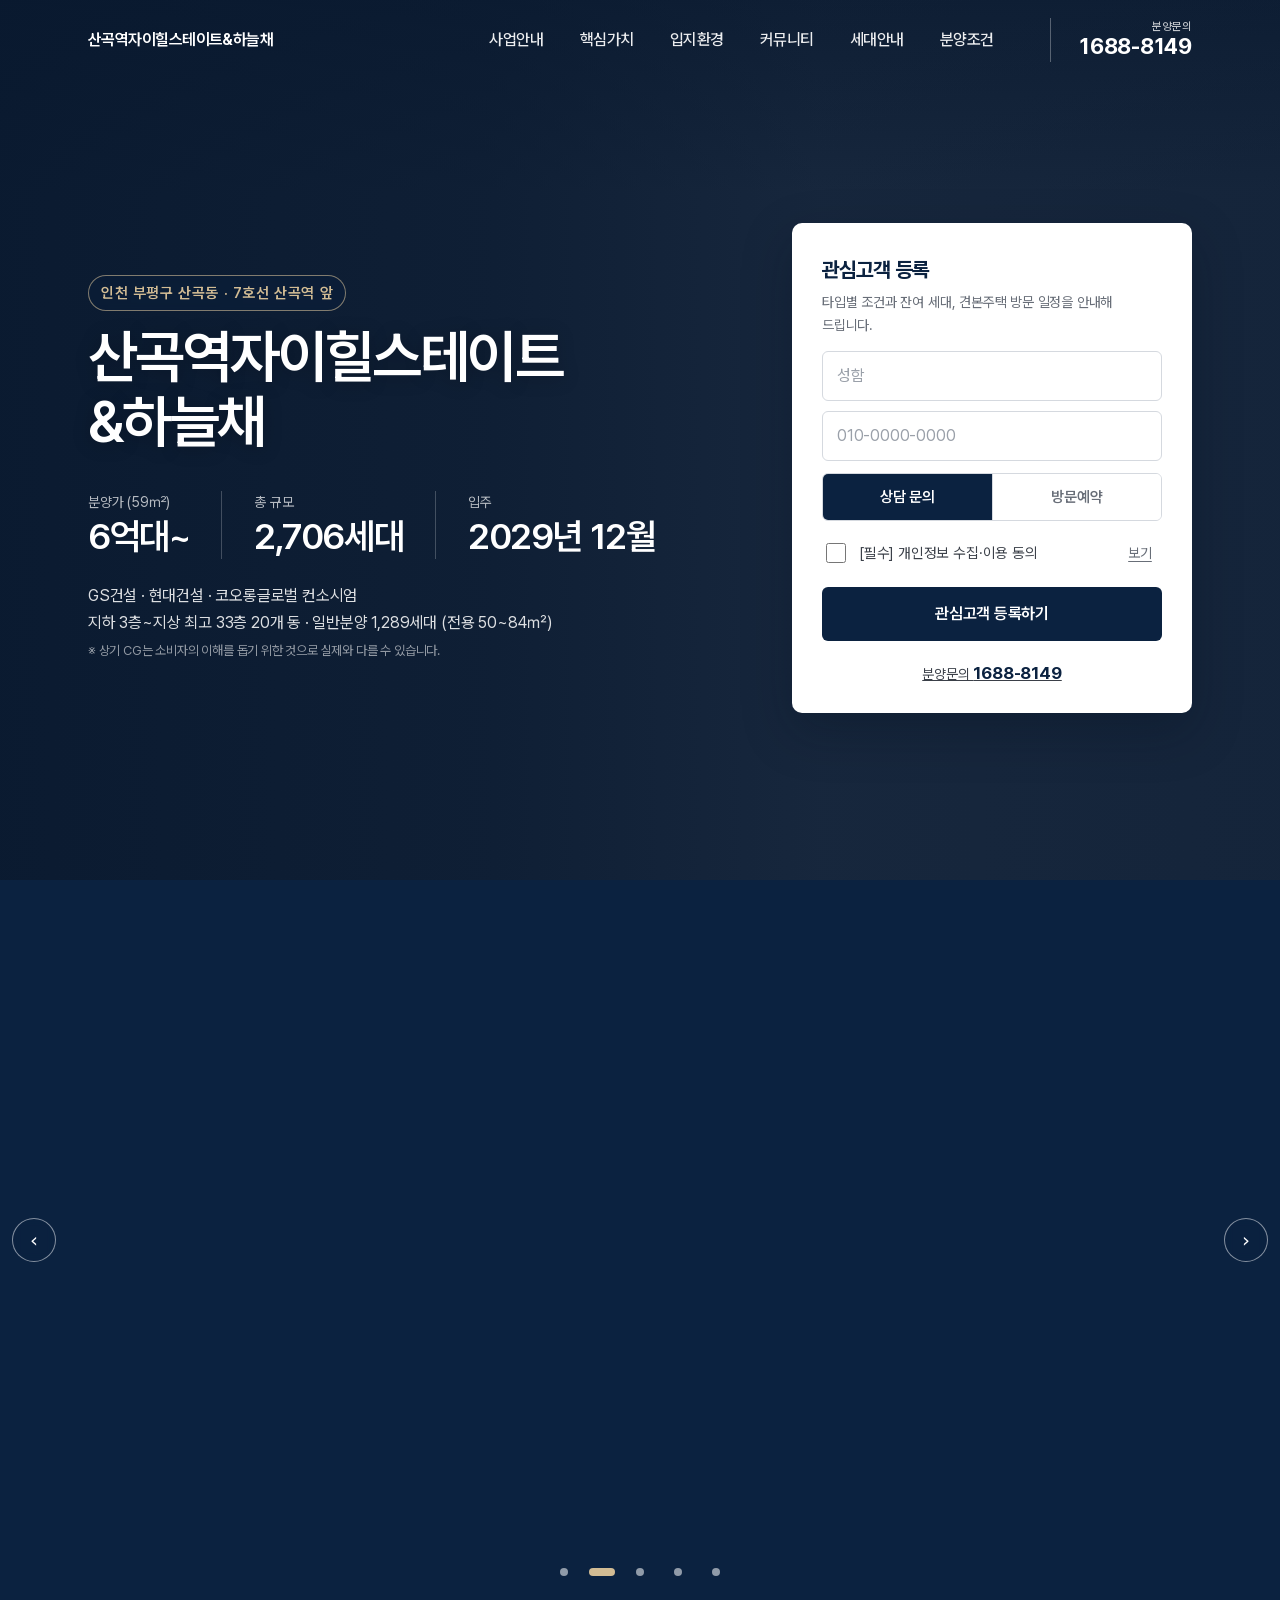
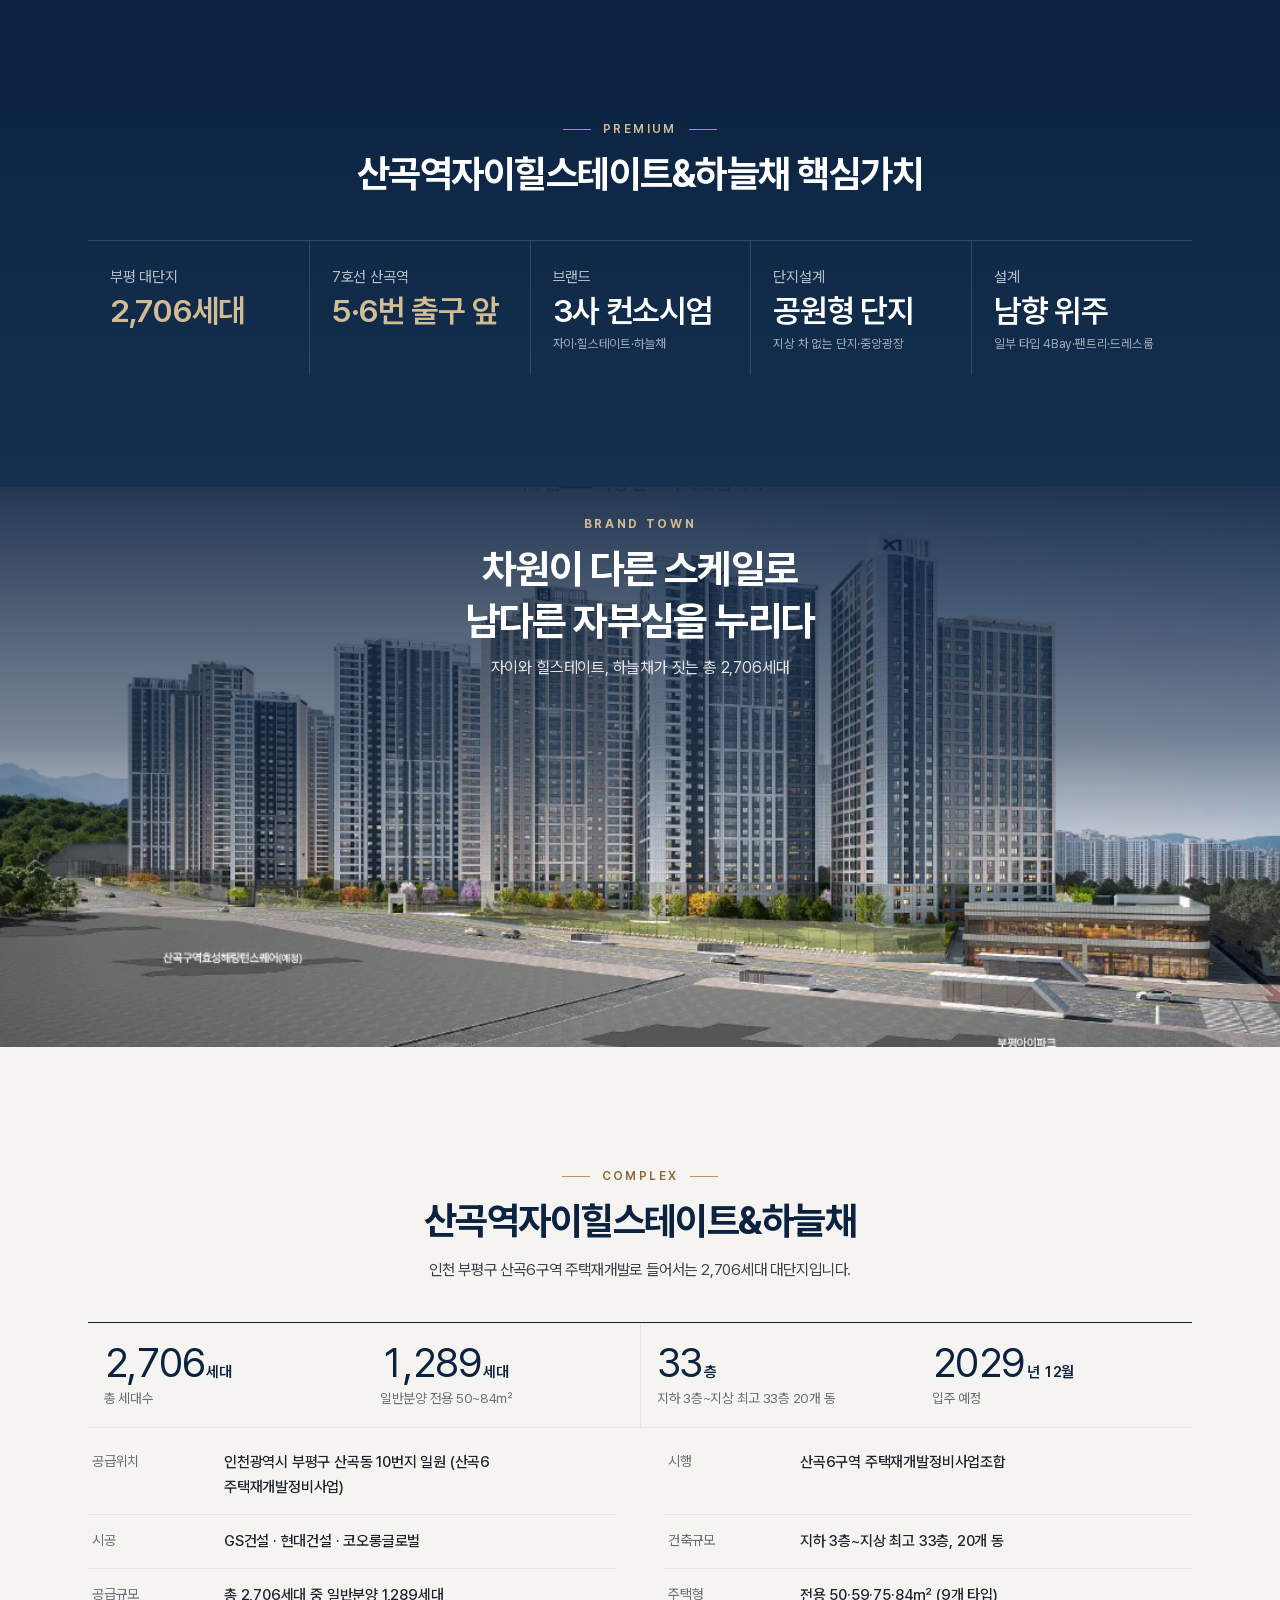
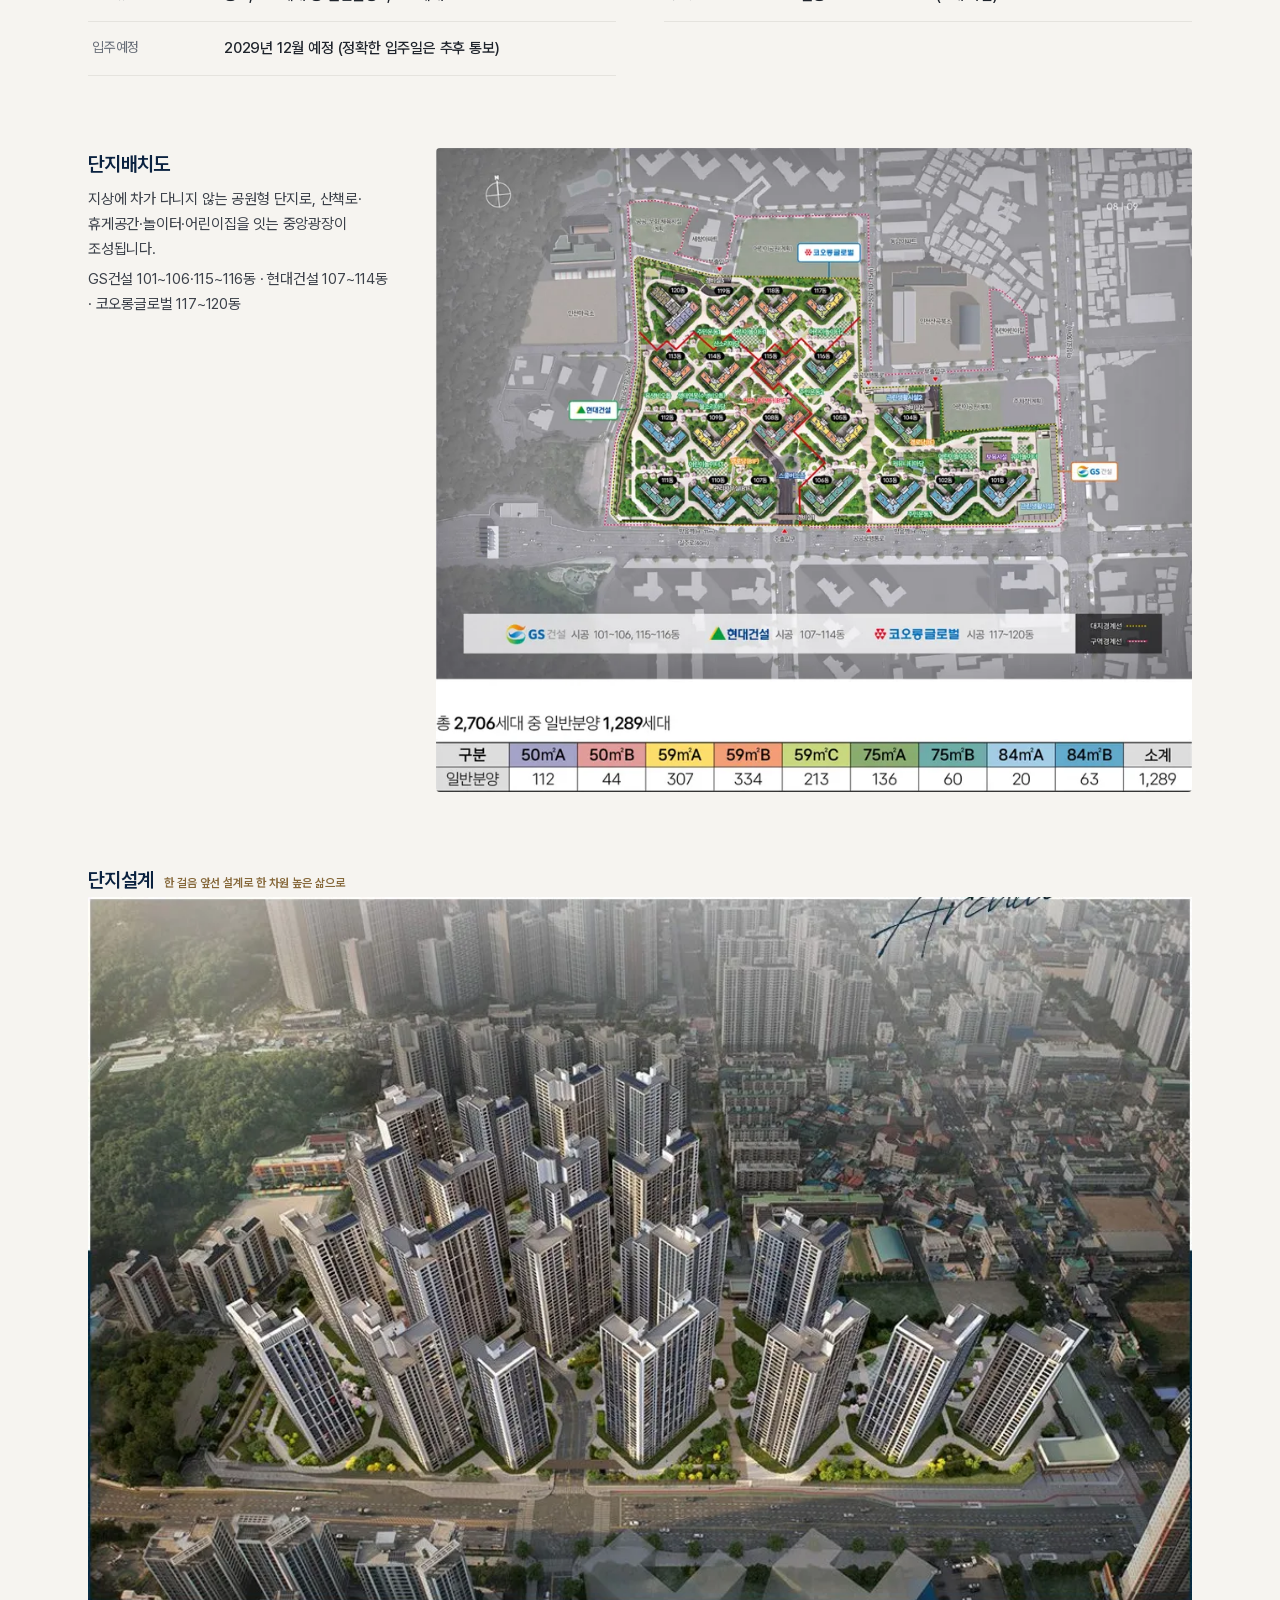
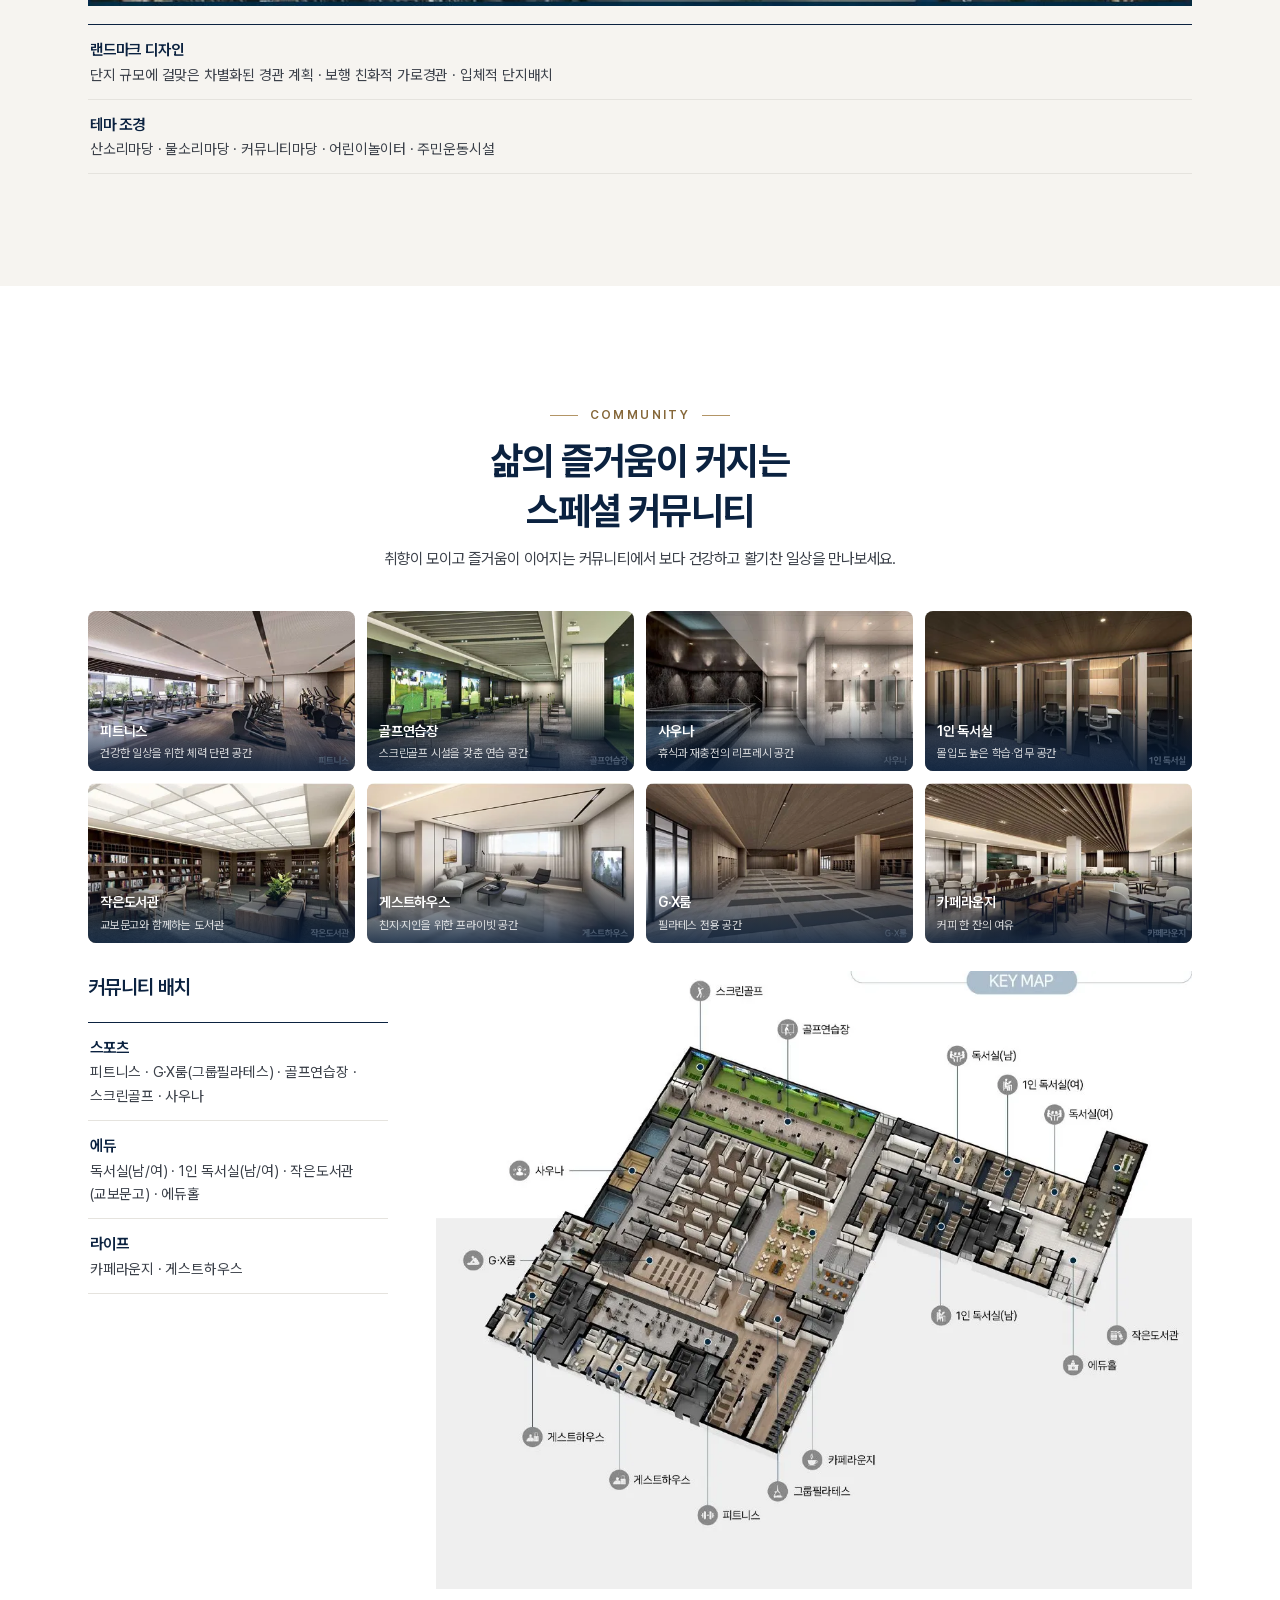
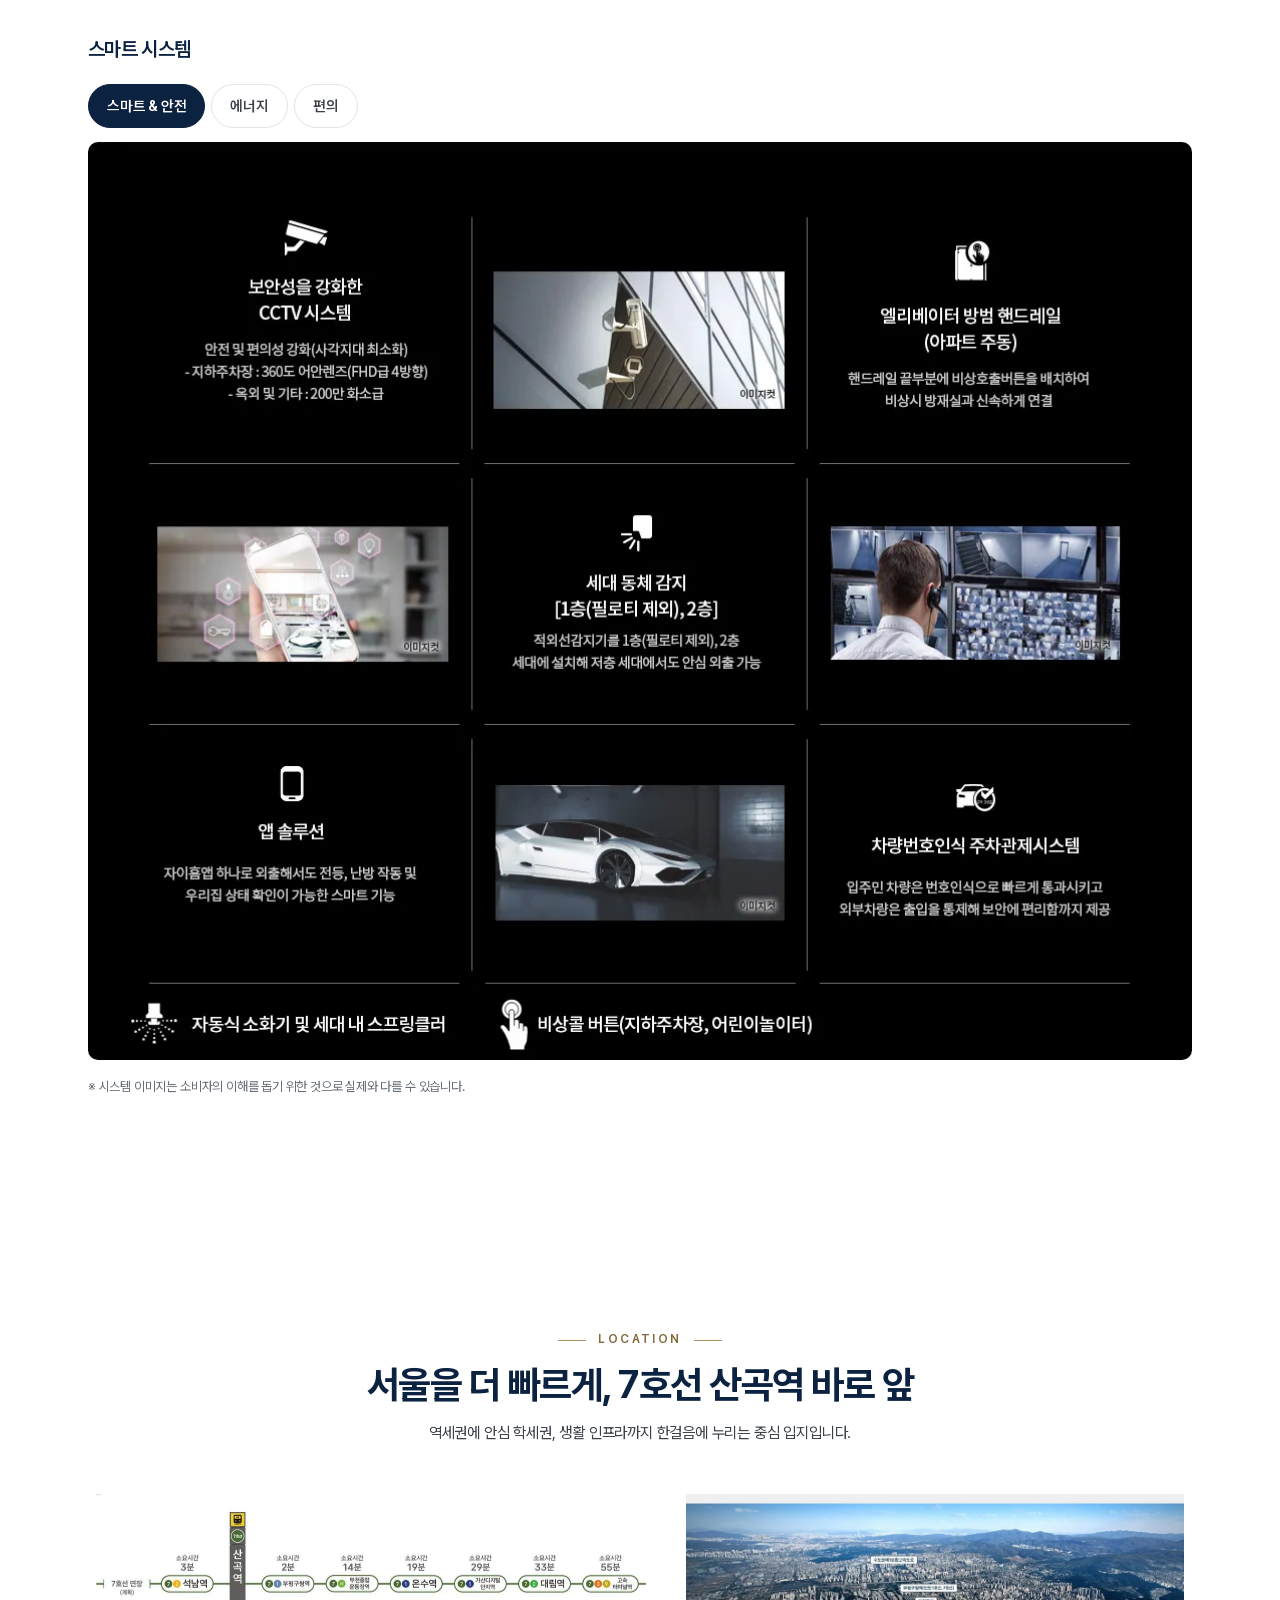
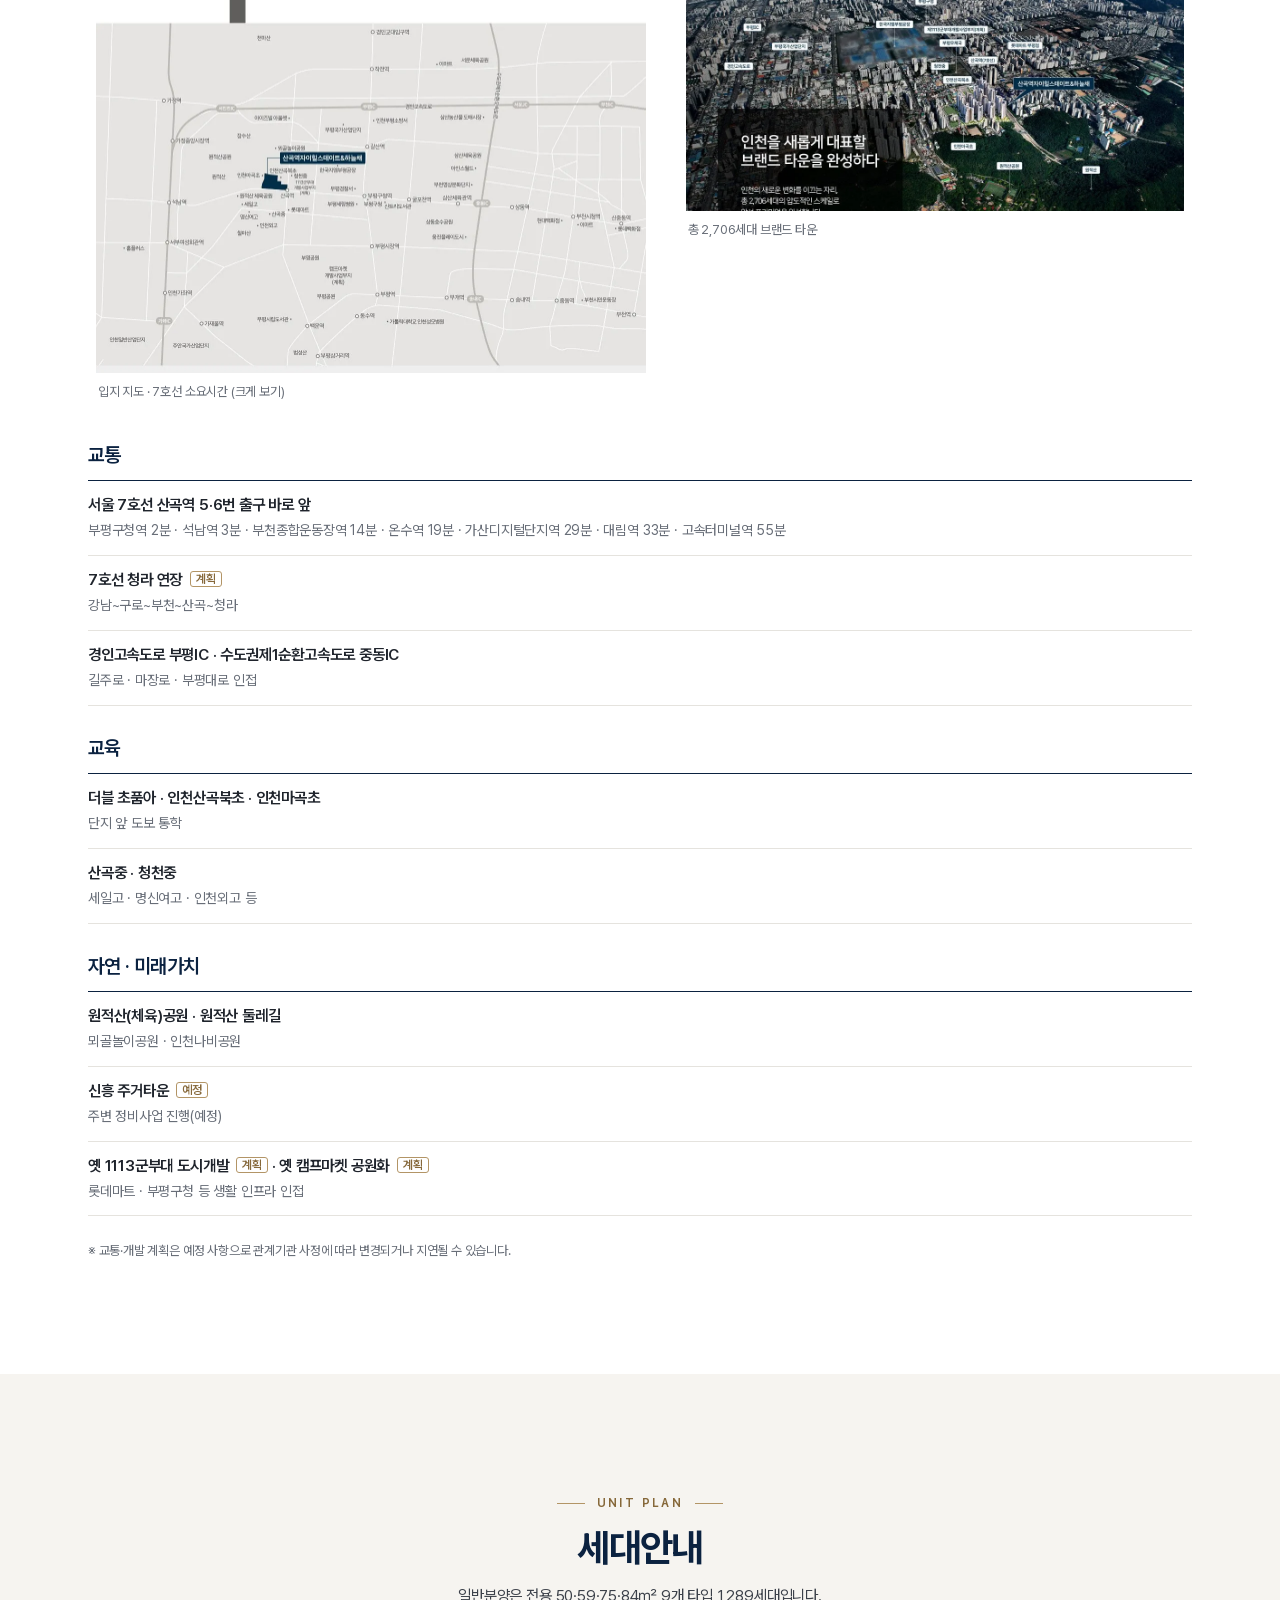
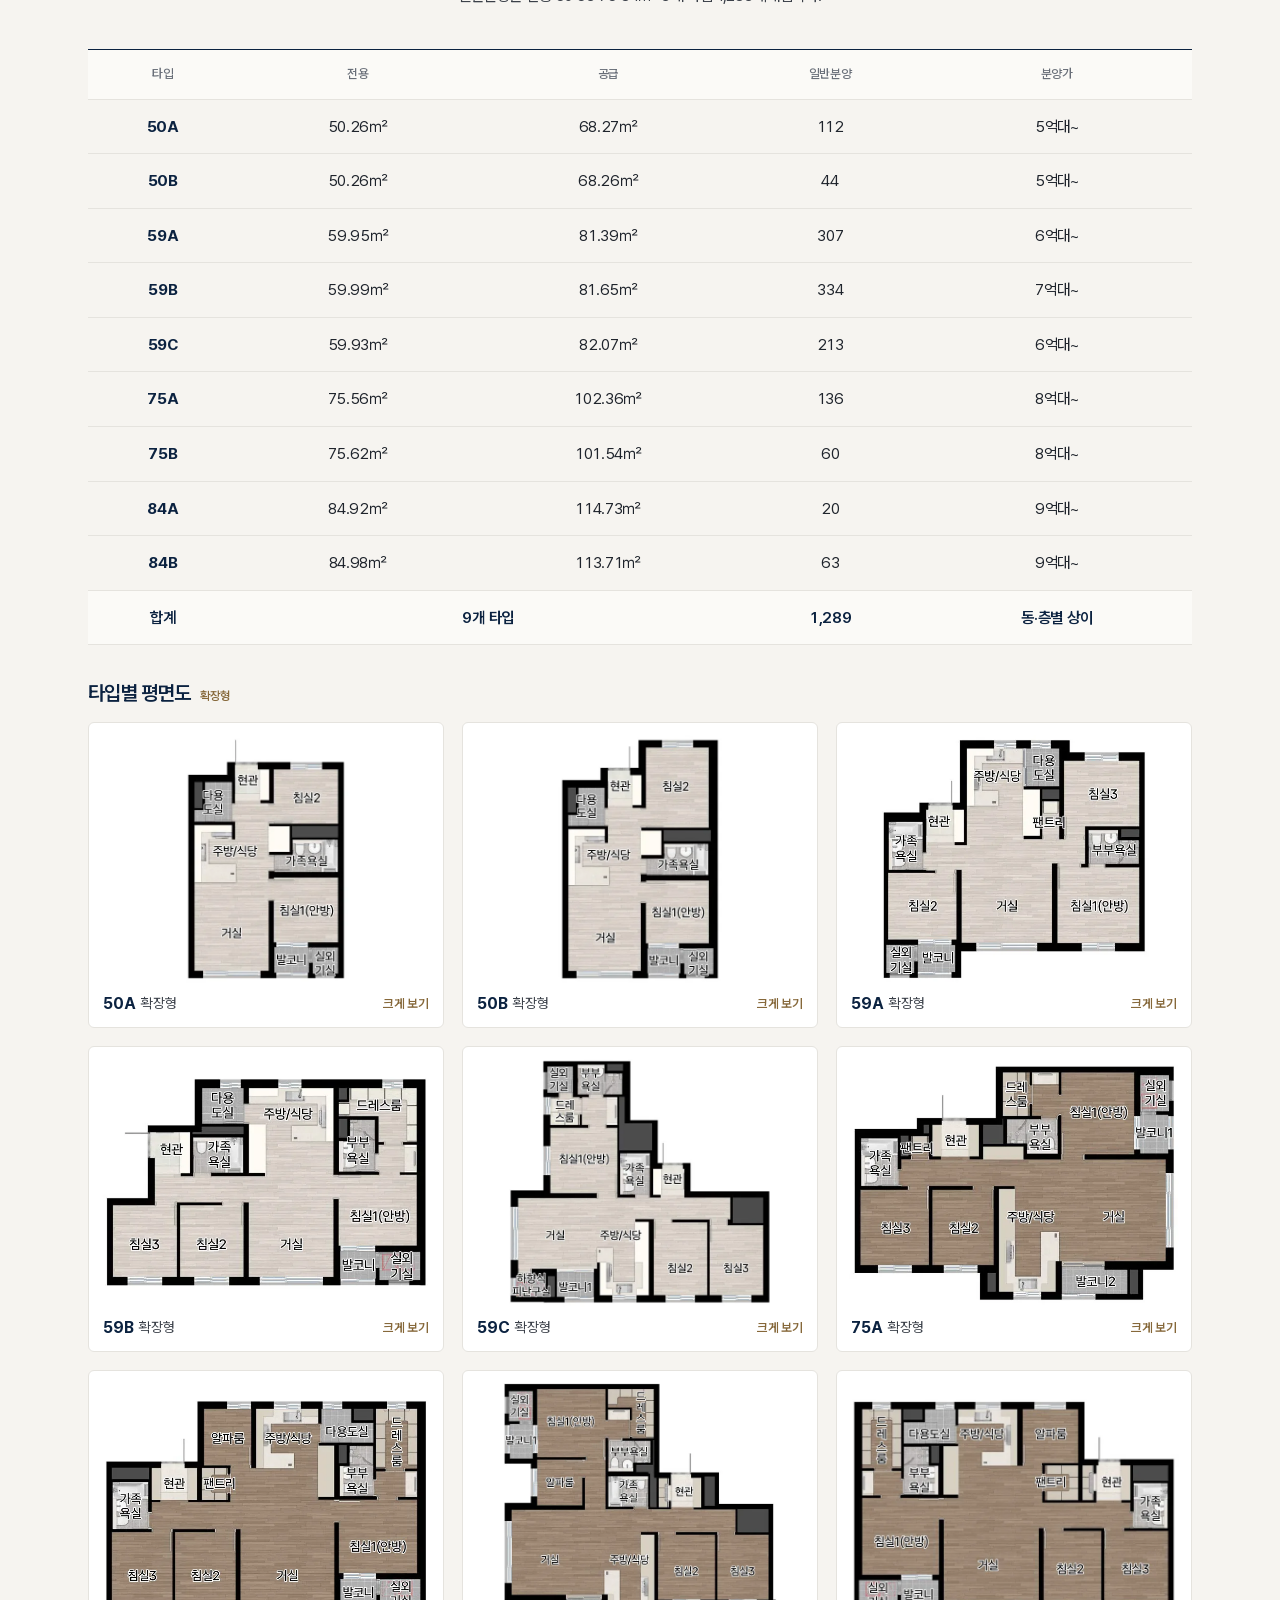
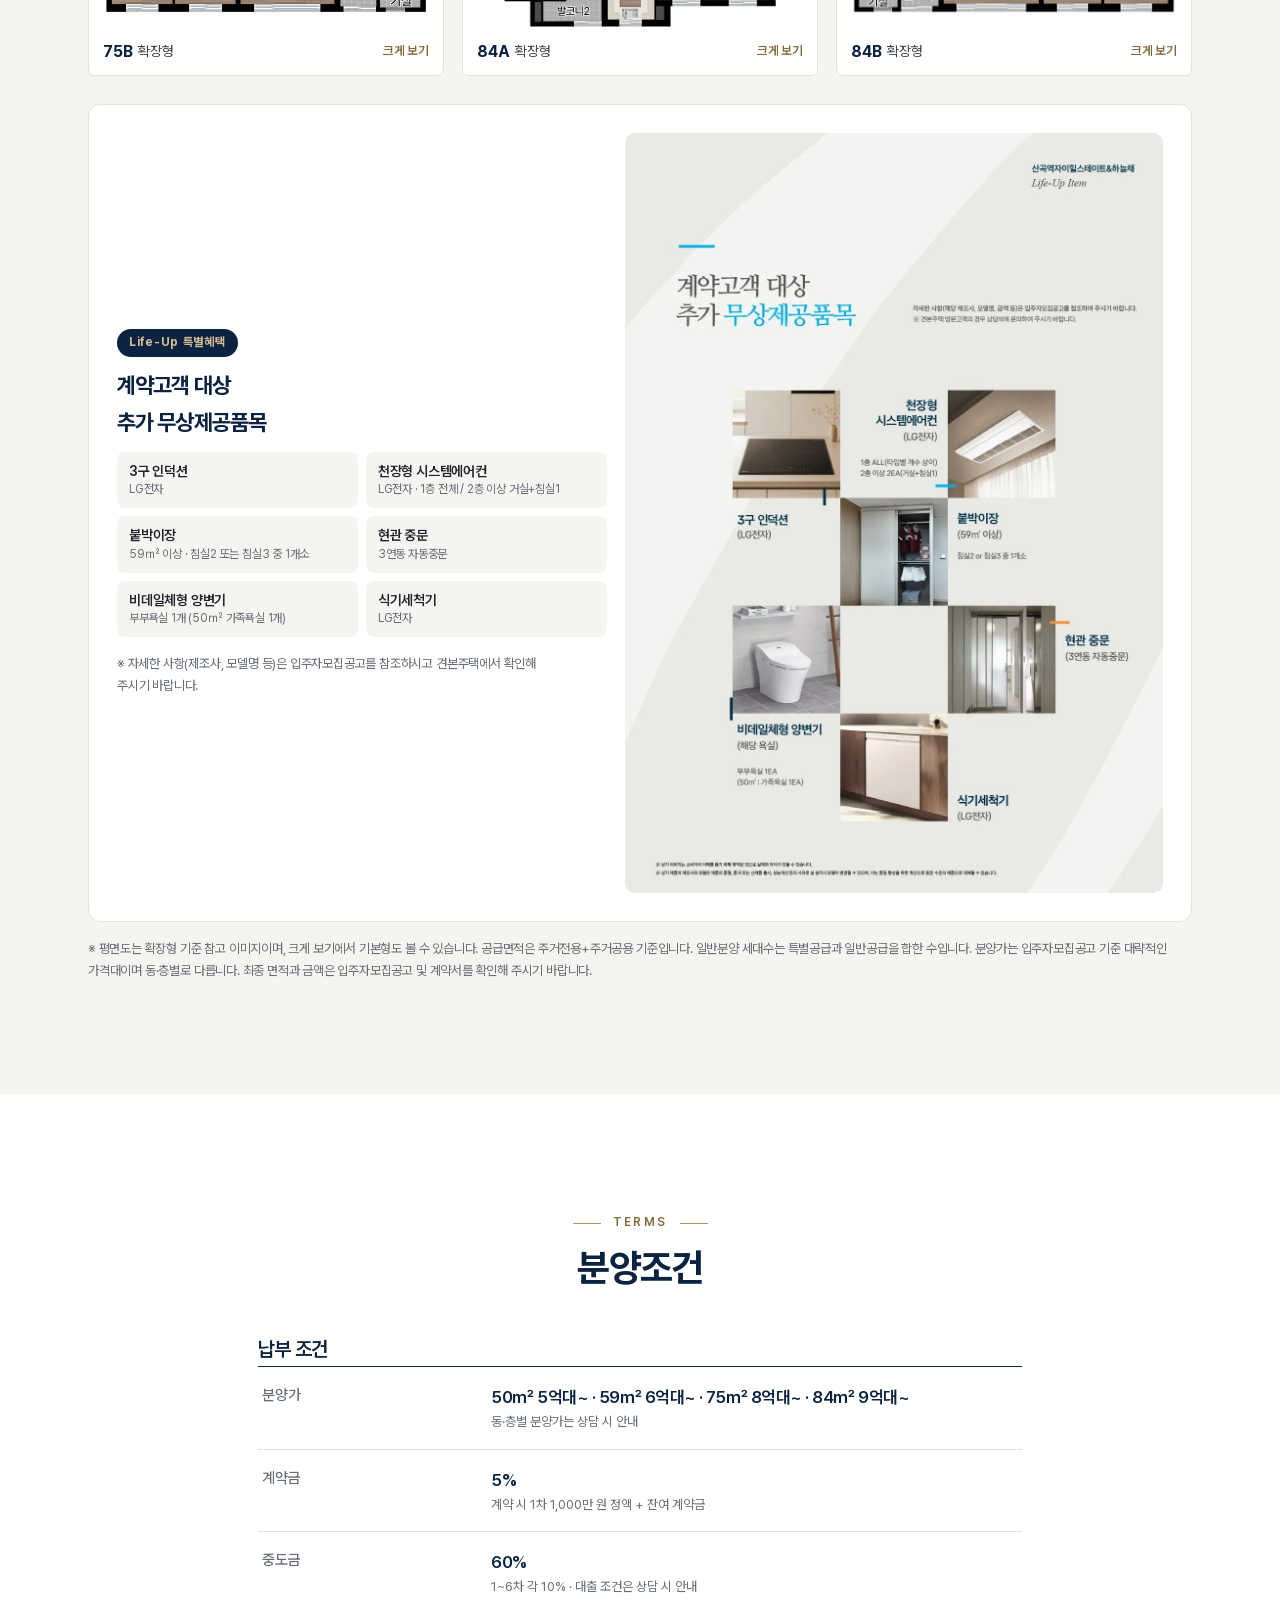
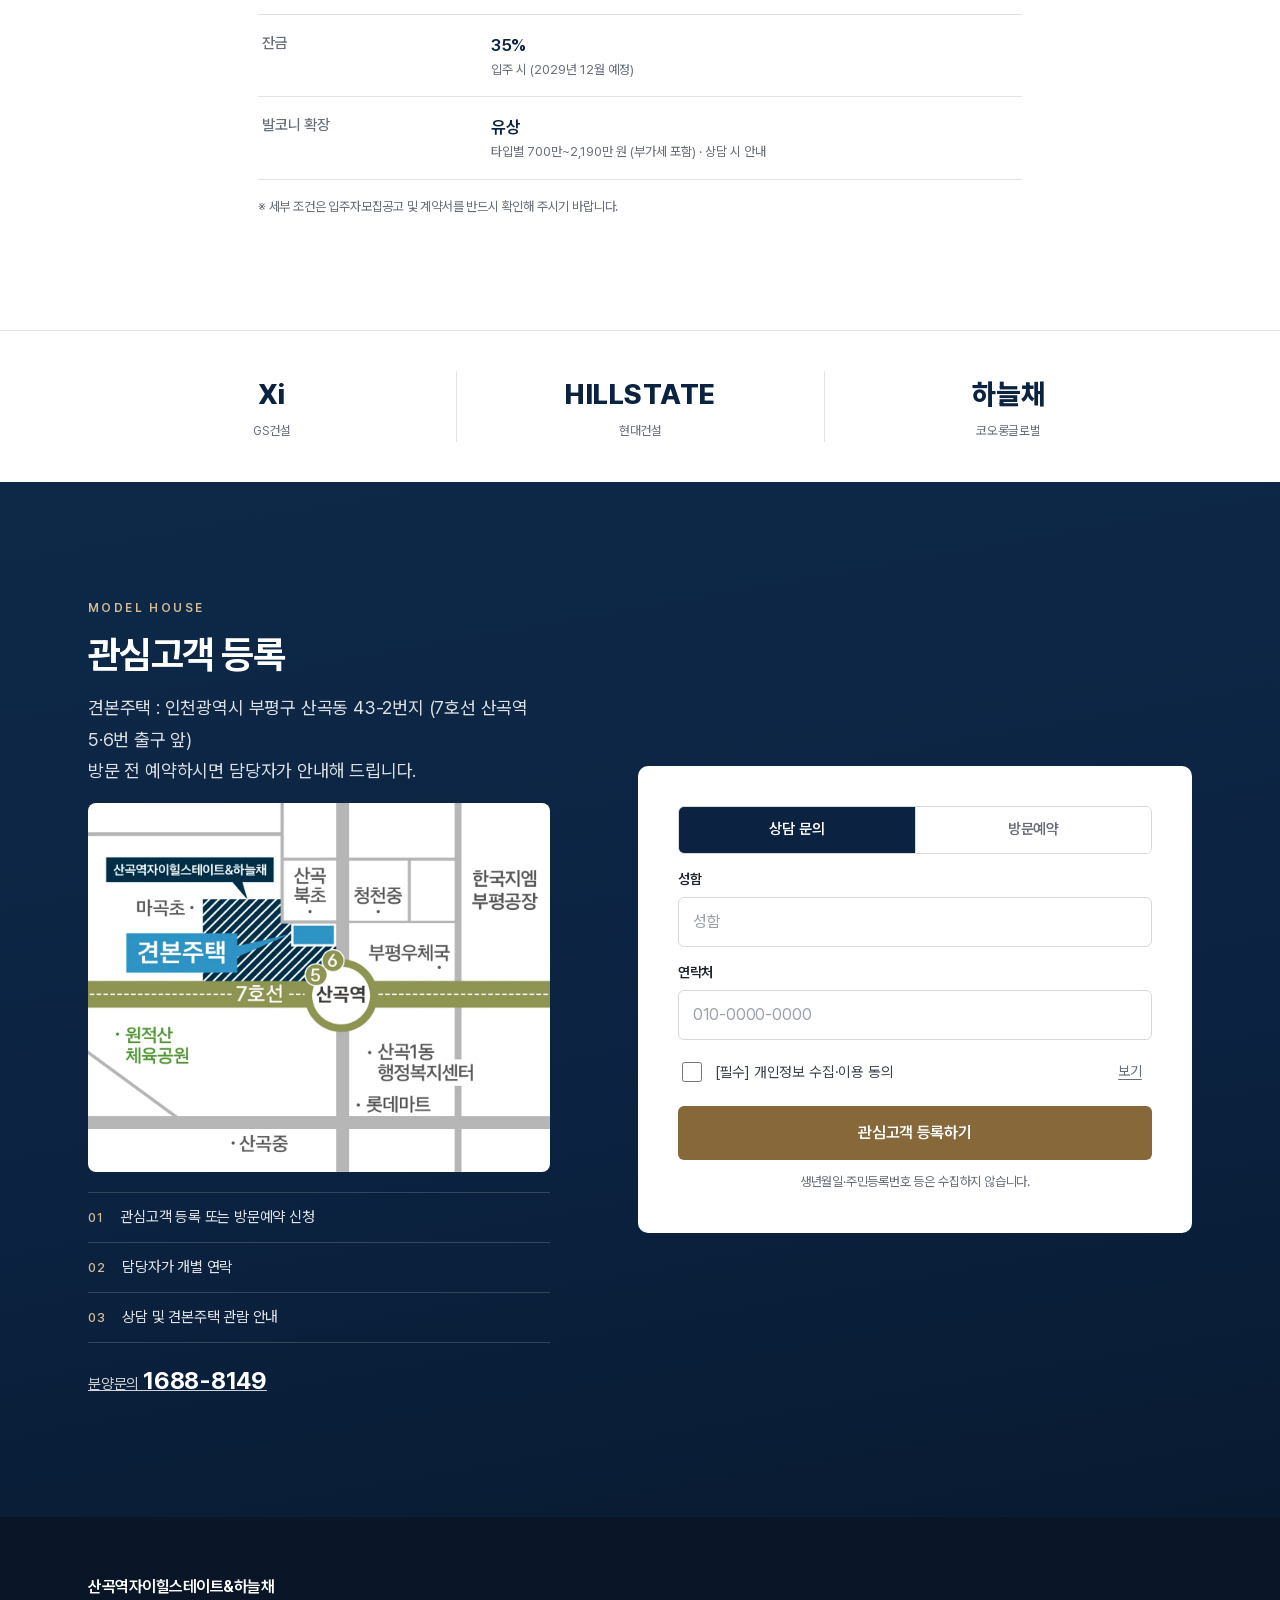
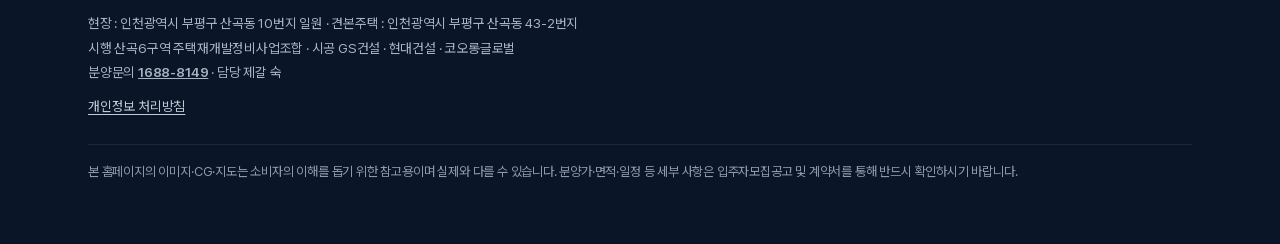
==== commit 4afeb5a9: "산곡: 팝업 제거 Co-Authored-By: Claude Opus 5.5 <noreply@anthropic.com> Claude-Session: https://claude.ai/" ====
--- a/sangok/public/index.html
+++ b/sangok/public/index.html
@@ -420,41 +420,6 @@
 <script>window.__PREVIEW__=false;window.__CONFIG__={phone:"1688-8149",leadEnabled:true,tracking:{},privacy:{operator:"산곡역자이힐스테이트&하늘채 분양상담 (담당 제갈 숙)",contact:"1688-8149",retention:"수집일로부터 1년 또는 동의 철회 시까지 (기간 경과 시 지체 없이 파기)",version:"v1"},times:["10:00","11:00","12:00","13:00","14:00","15:00","16:00","17:00","18:00"]};</script>
 <script src="app.js"></script>
 <script src="sangok.js"></script>
-<dialog class="pop" id="promoPop" aria-labelledby="popTitle">
-  <div class="pop__box">
-    <p class="pop__eyebrow">VISIT RESERVATION</p>
-    <h2 id="popTitle" tabindex="-1" autofocus>산곡역자이힐스테이트&amp;하늘채<br>견본주택 방문예약</h2>
-    <ul class="pop__list">
-      <li><b>규모</b>총 2,706세대 · 20개 동</li>
-      <li><b>타입</b>전용 50 · 59 · 75 · 84㎡</li>
-      <li><b>교통</b>7호선 산곡역 5·6번 출구 앞</li>
-      <li><b>문의</b>1688-8149</li>
-    </ul>
-    <a class="btn btn--gold btn--block" href="#register" id="popCta">방문예약 신청하기</a>
-    <a class="pop__tel" href="tel:16888149">분양문의 <b>1688-8149</b></a>
-  </div>
-  <div class="pop__bar">
-    <button type="button" id="popToday">오늘 하루 보지 않기</button>
-    <button type="button" id="popClose">닫기</button>
-  </div>
-</dialog>
-<script>
-(function(){
-  var d=document.getElementById('promoPop'); if(!d||!d.showModal) return;
-  var key='sangok_pop_hide_v1', today=new Date().toISOString().slice(0,10);
-  try{ if(!/[?&]pop=1/.test(location.search) && localStorage.getItem(key)===today) return; }catch(e){}
-  function close(){ d.close(); }
-  document.getElementById('popClose').addEventListener('click',close);
-  document.getElementById('popToday').addEventListener('click',function(){ try{localStorage.setItem(key,today);}catch(e){} close(); });
-  document.getElementById('popCta').addEventListener('click',function(){
-    close();
-    var v=document.querySelector('#leadForm input[value="visit"]'); if(v){ v.checked=true; v.dispatchEvent(new Event('change',{bubbles:true})); }
-    setTimeout(function(){ var n=document.getElementById('f_name'); if(n) n.focus({preventScroll:true}); },500);
-  });
-  d.addEventListener('click',function(e){ if(e.target===d) close(); });
-  setTimeout(function(){ d.showModal(); },600);
-})();
-</script>
 
 </body>
 </html>
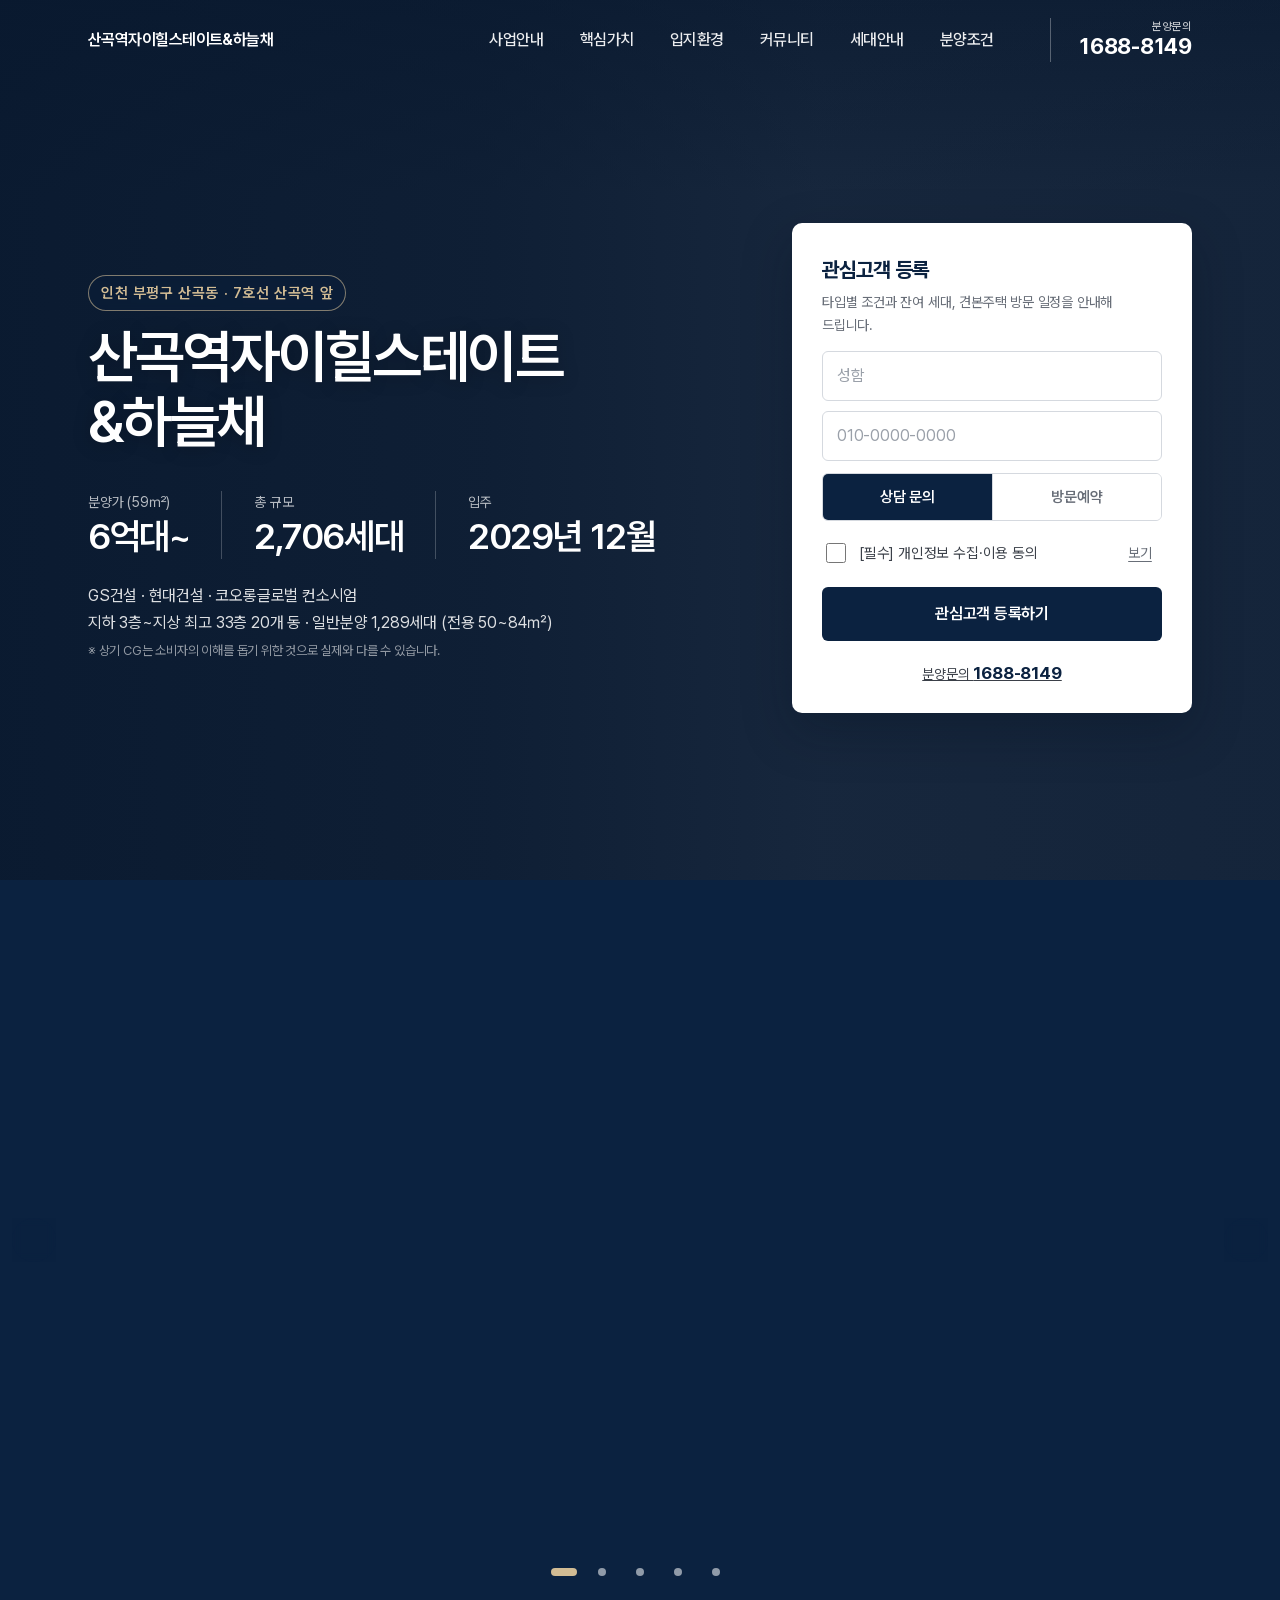
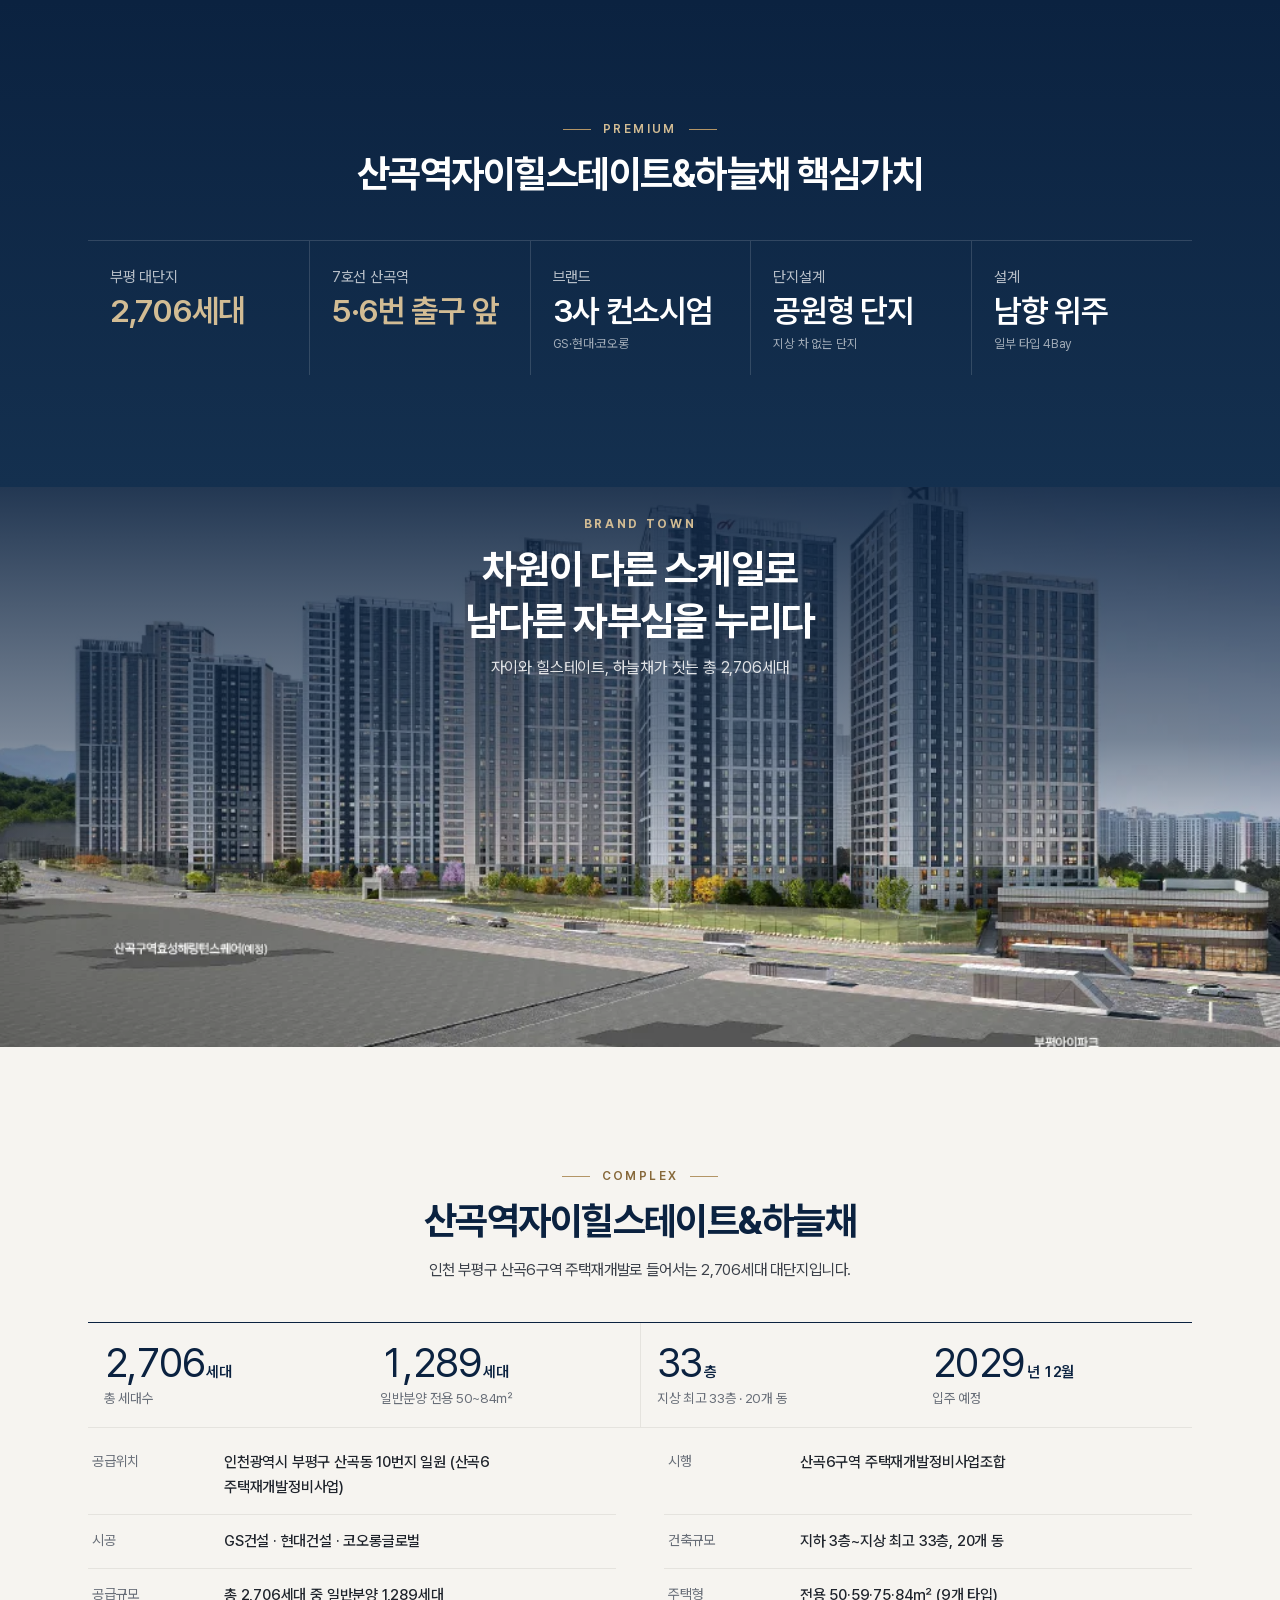
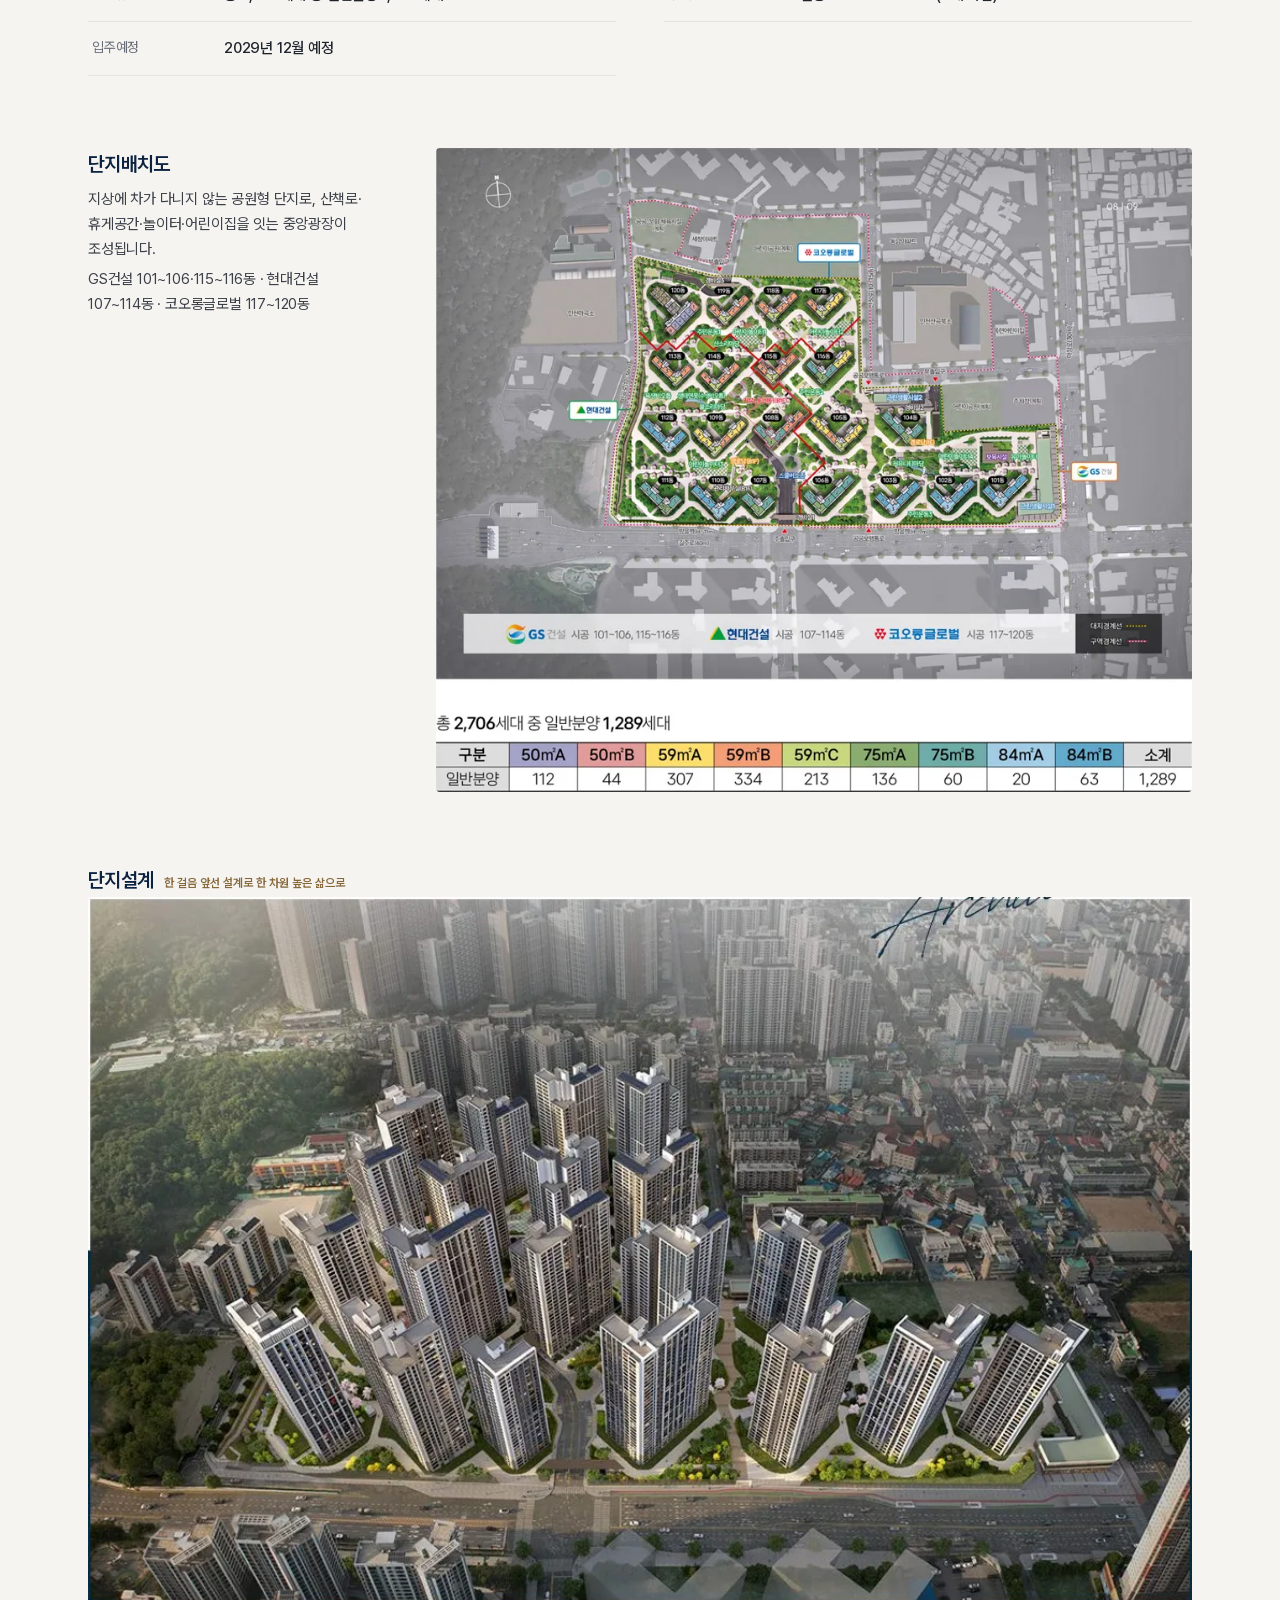
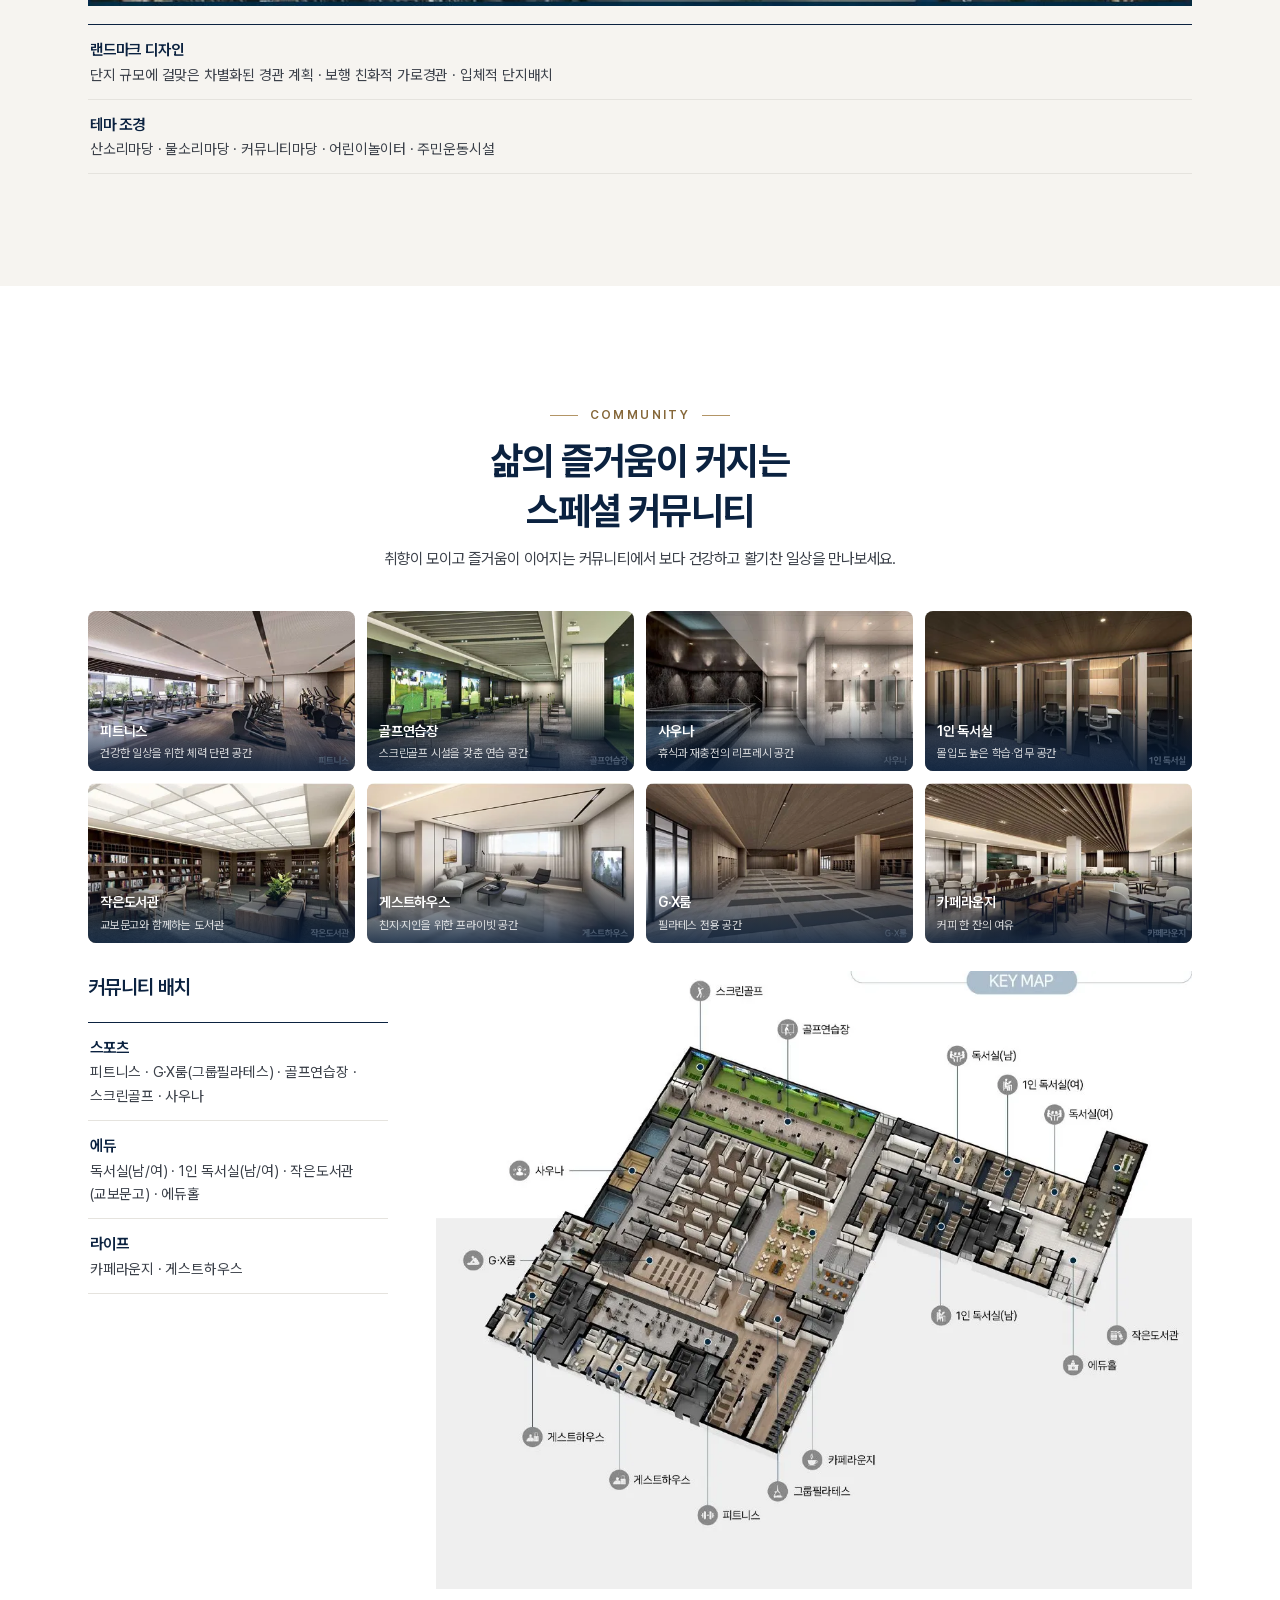
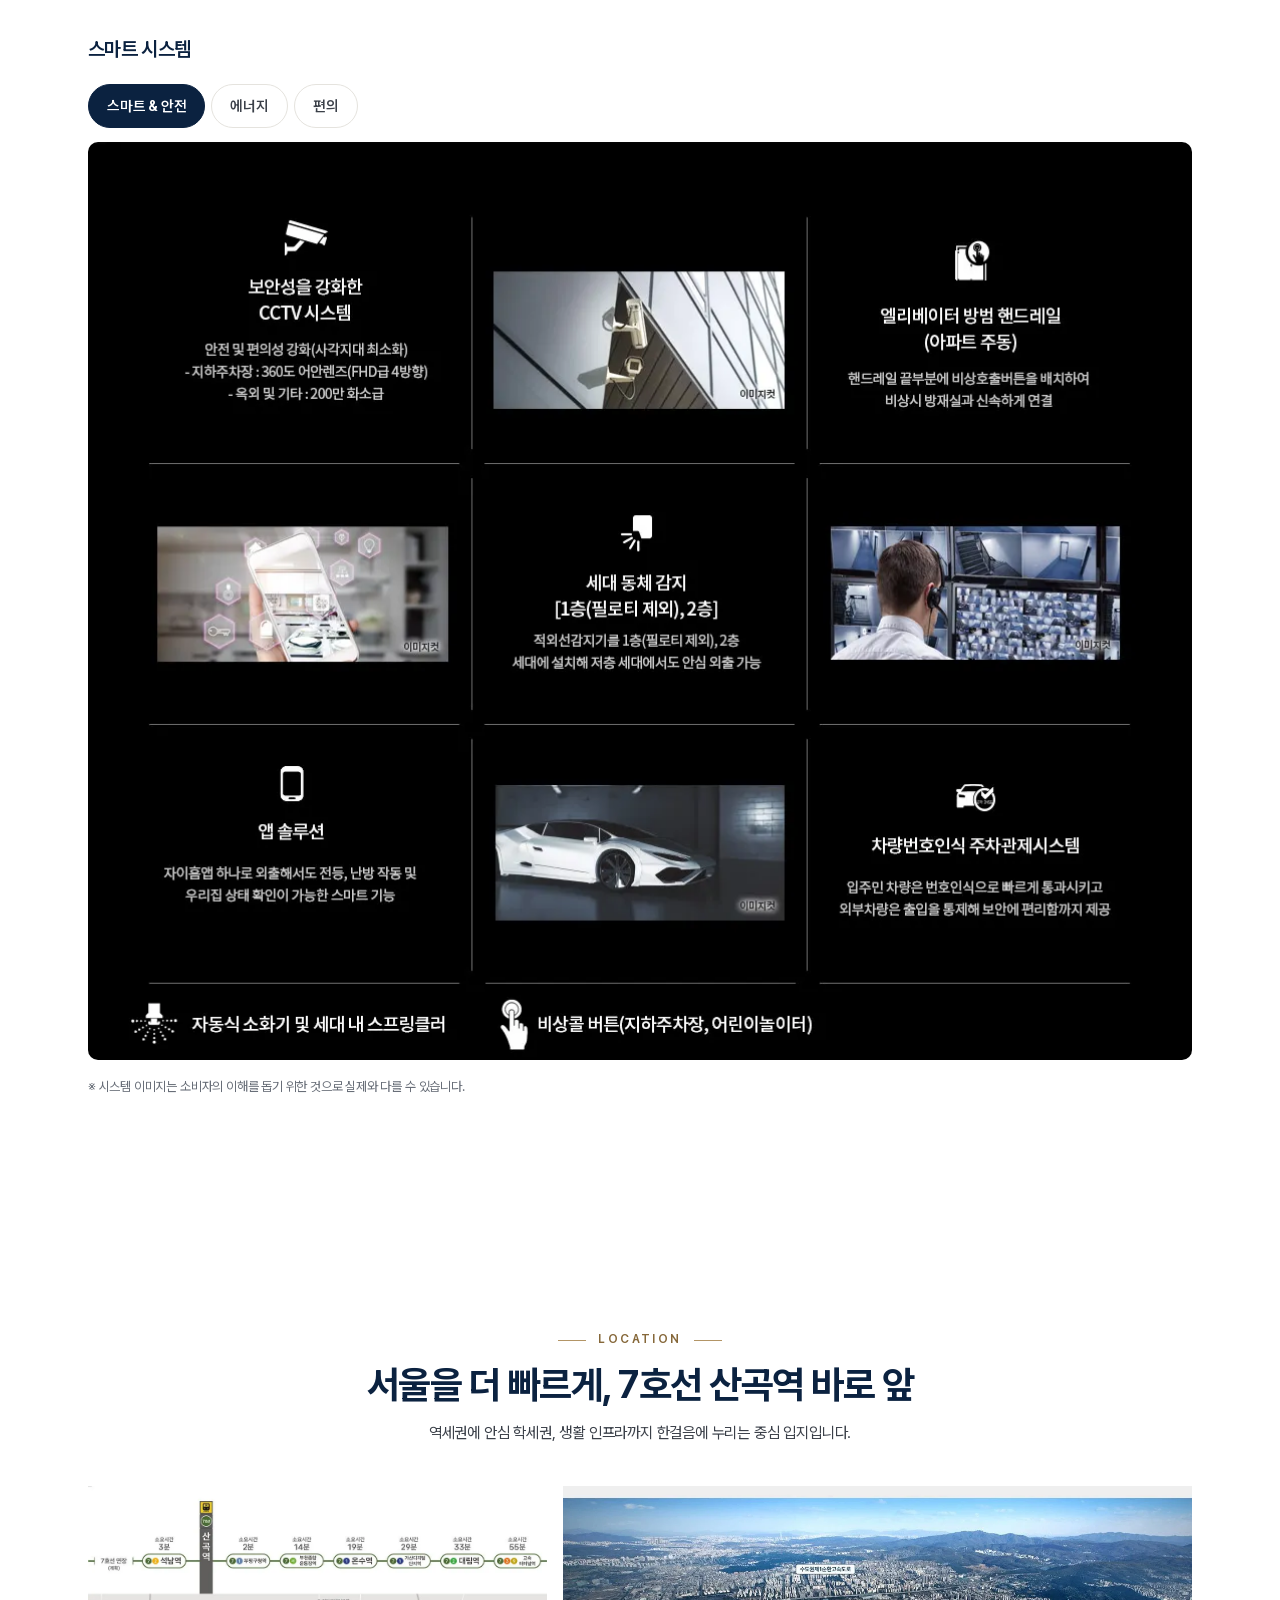
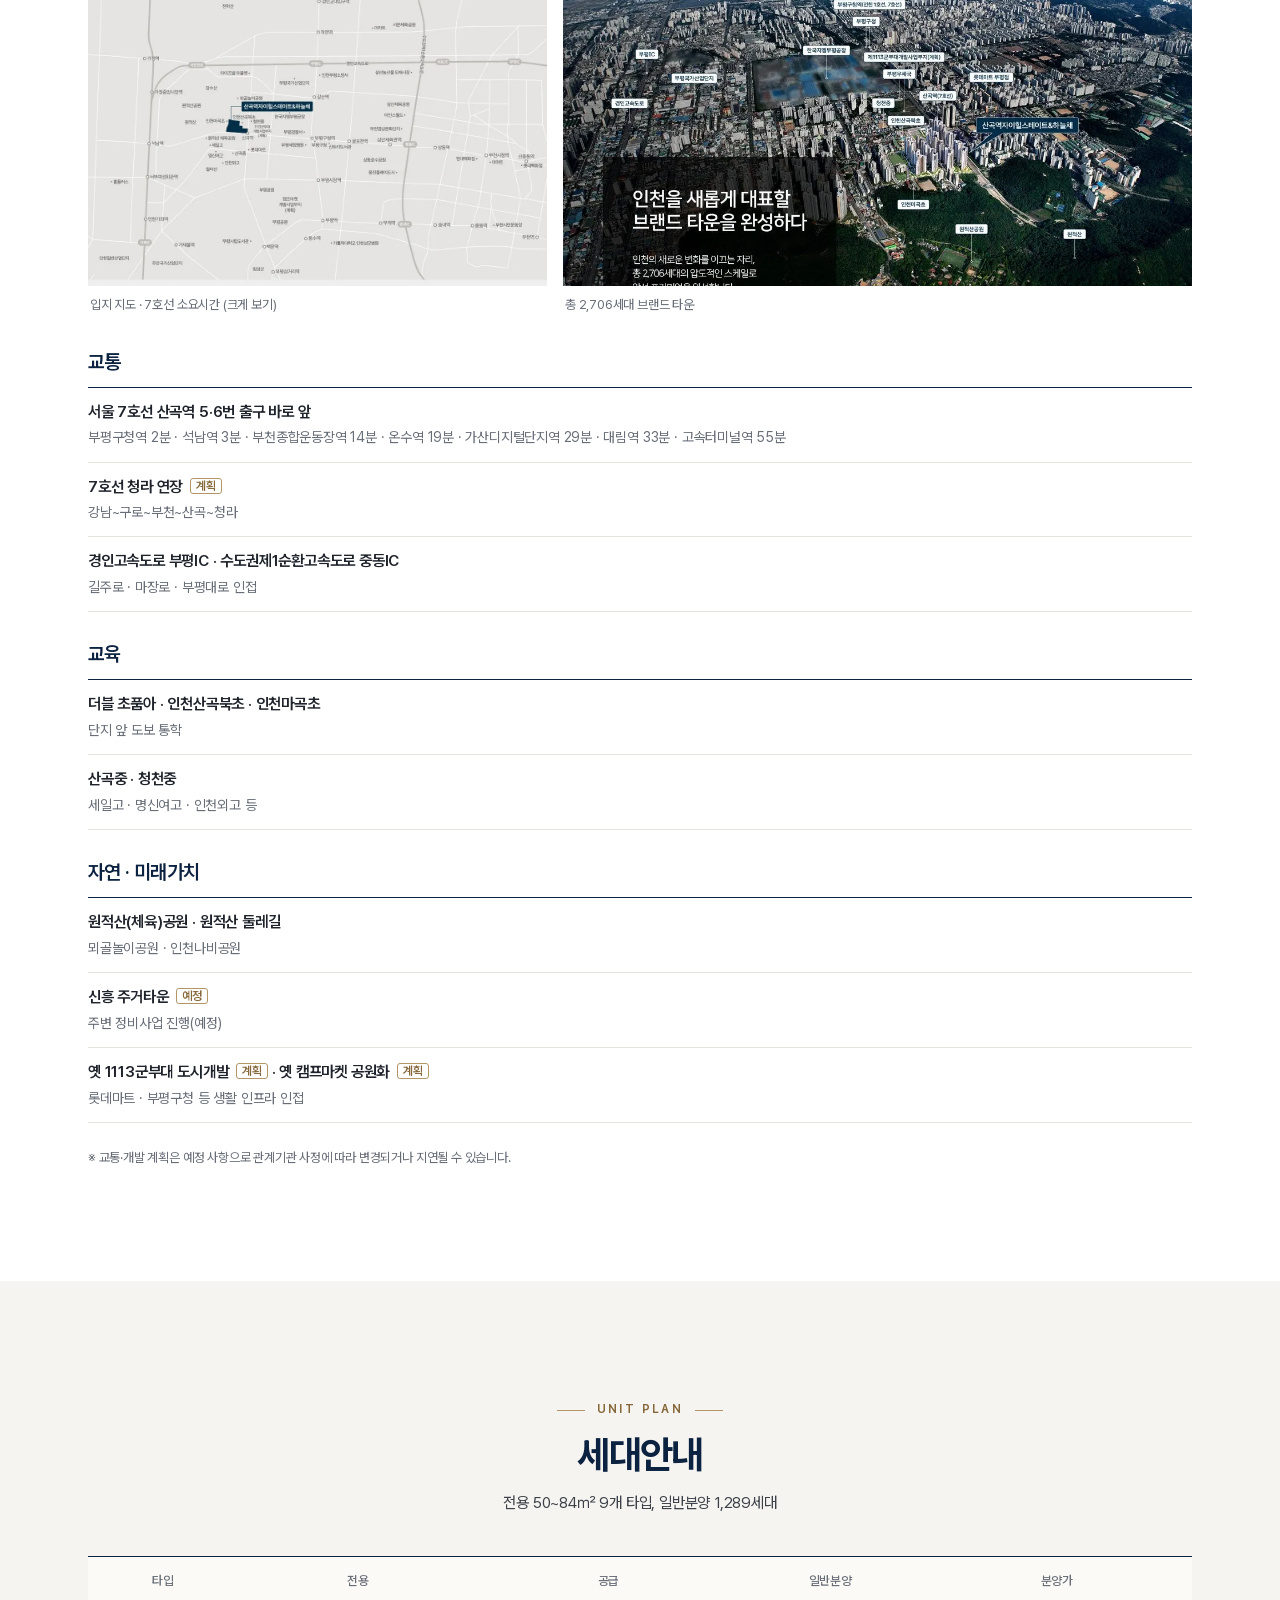
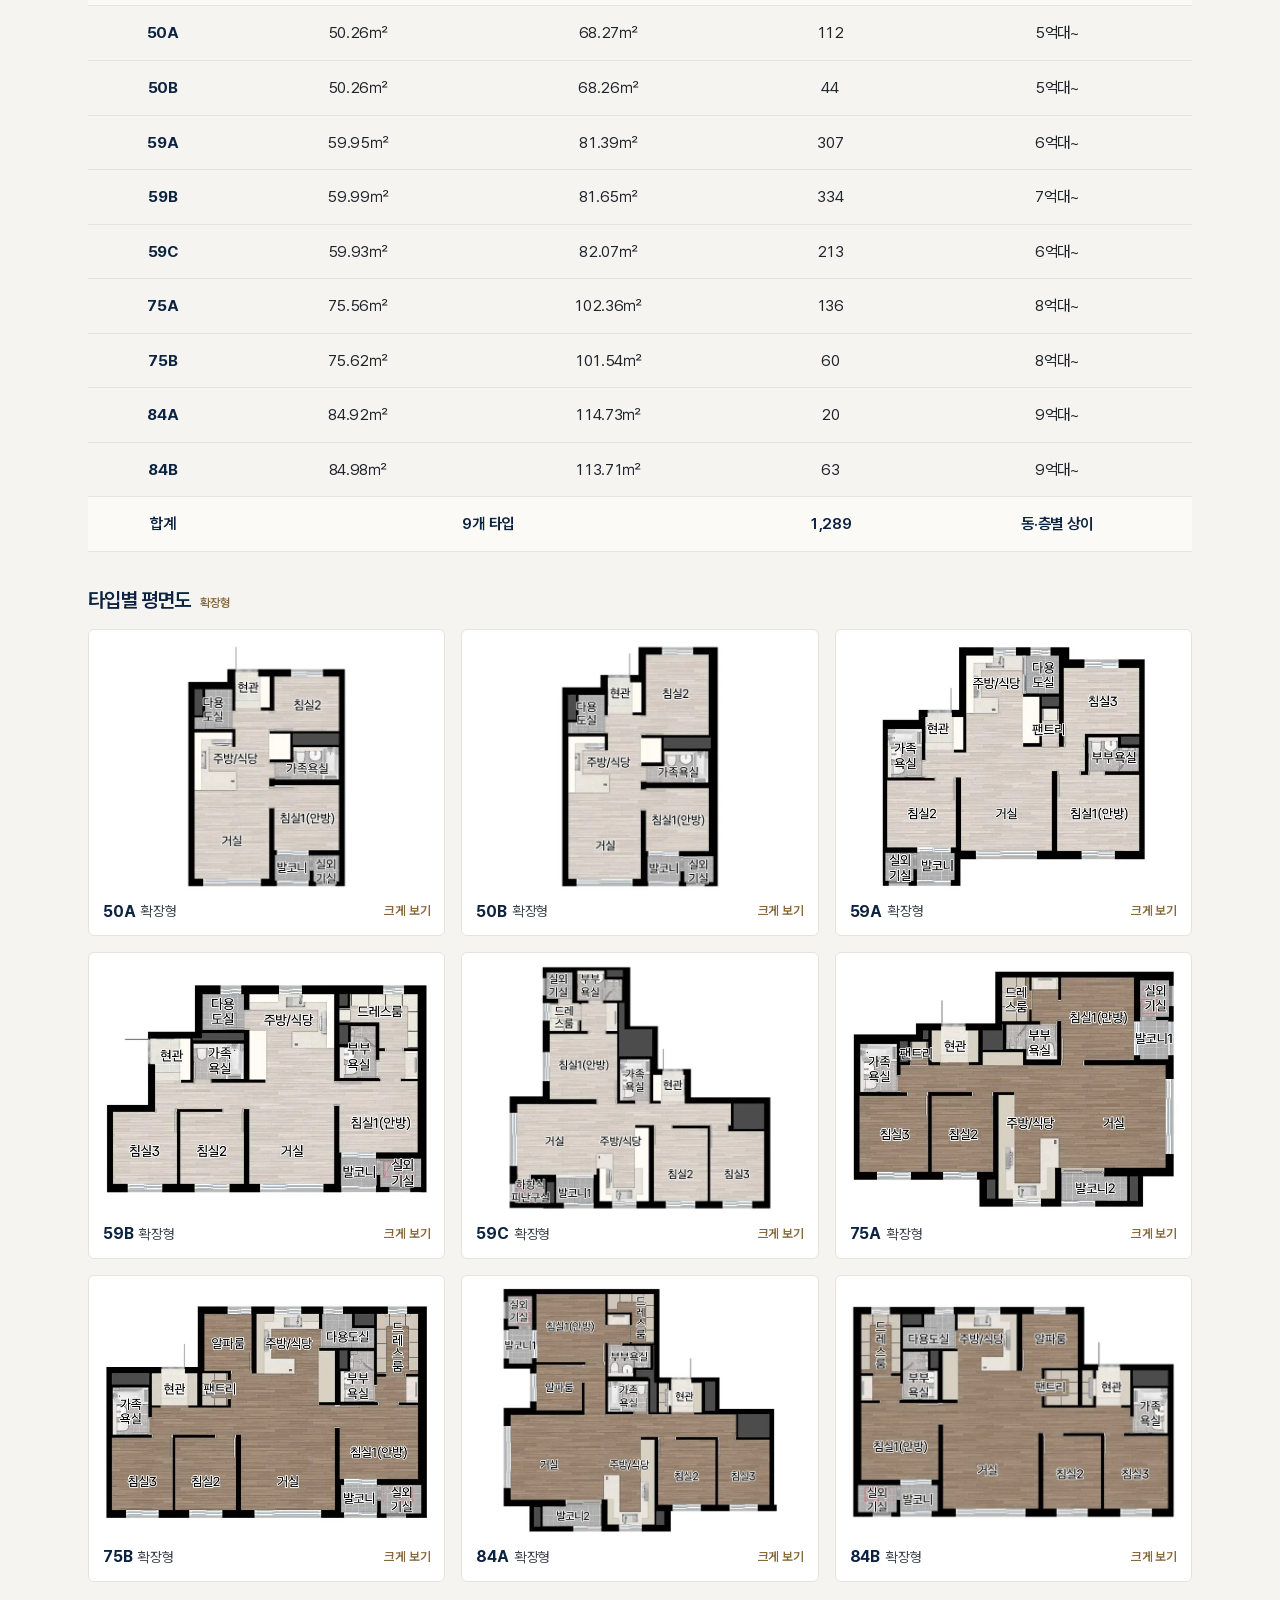
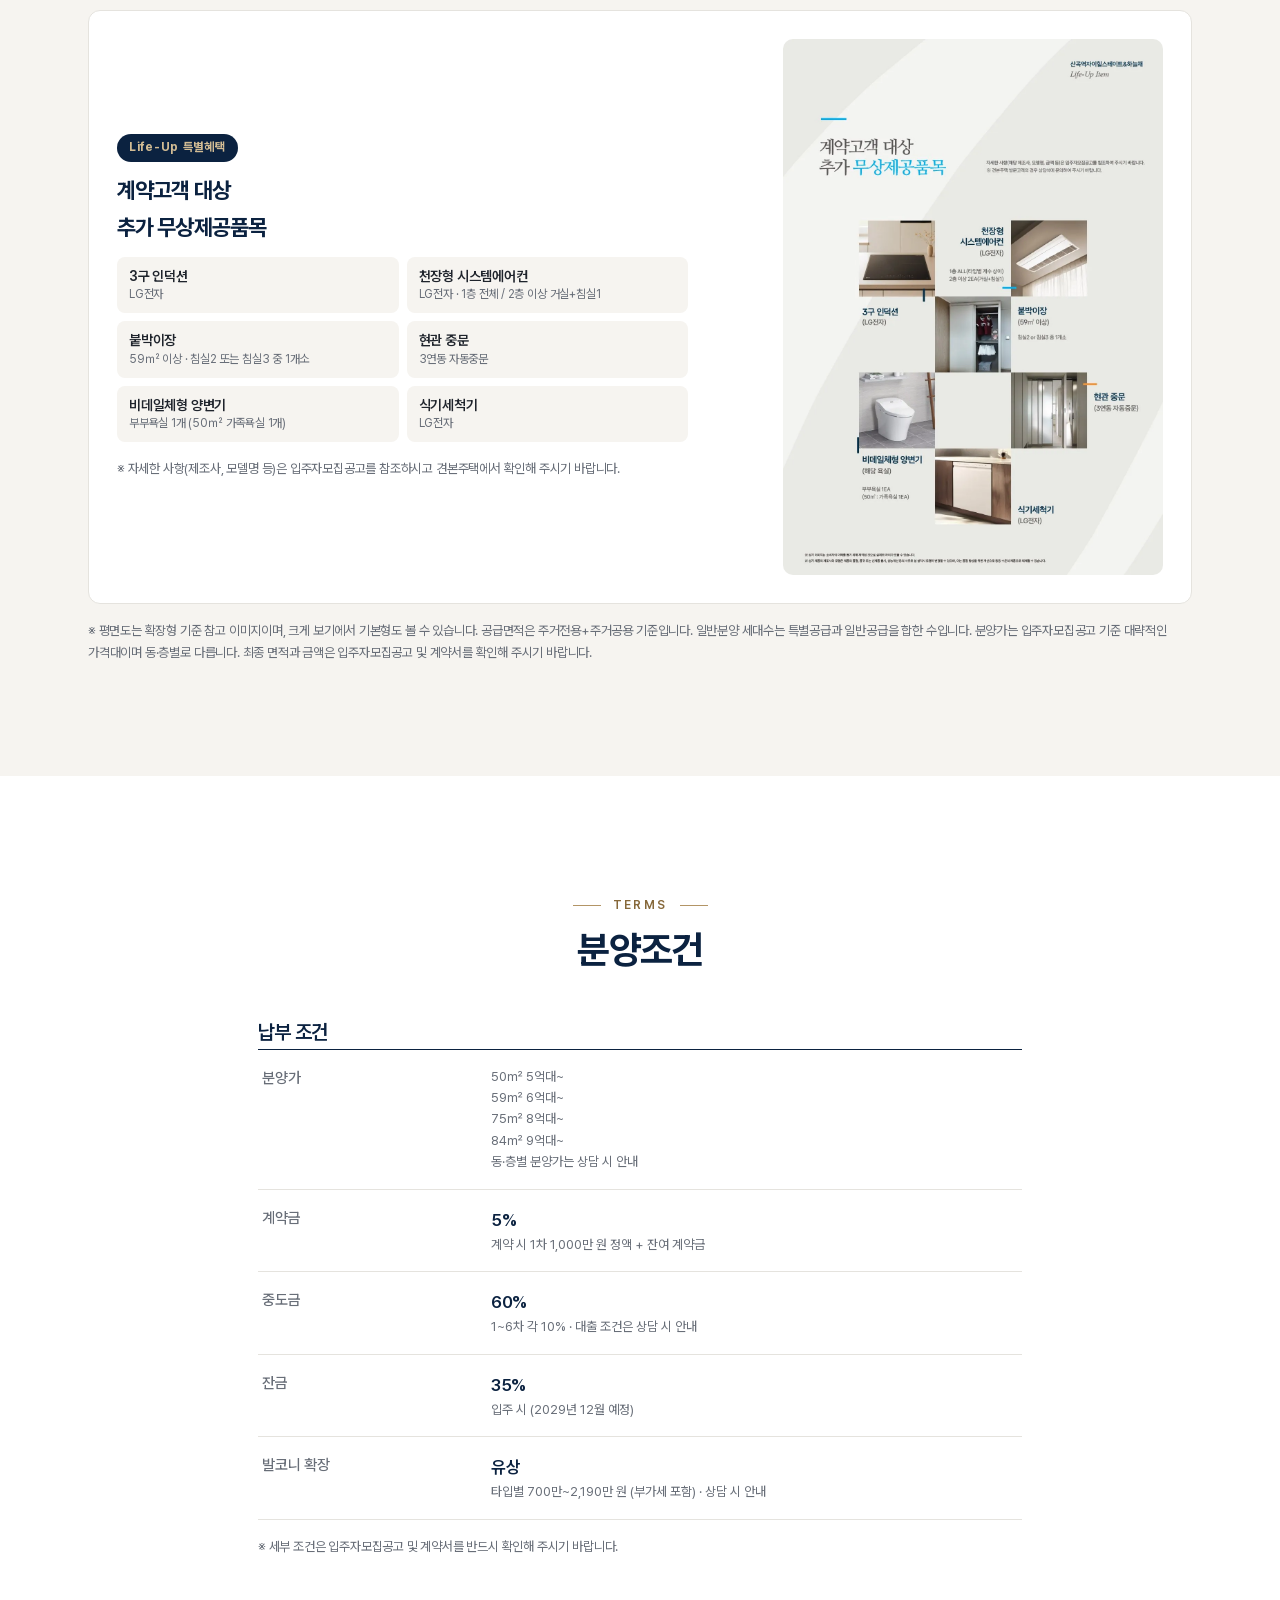
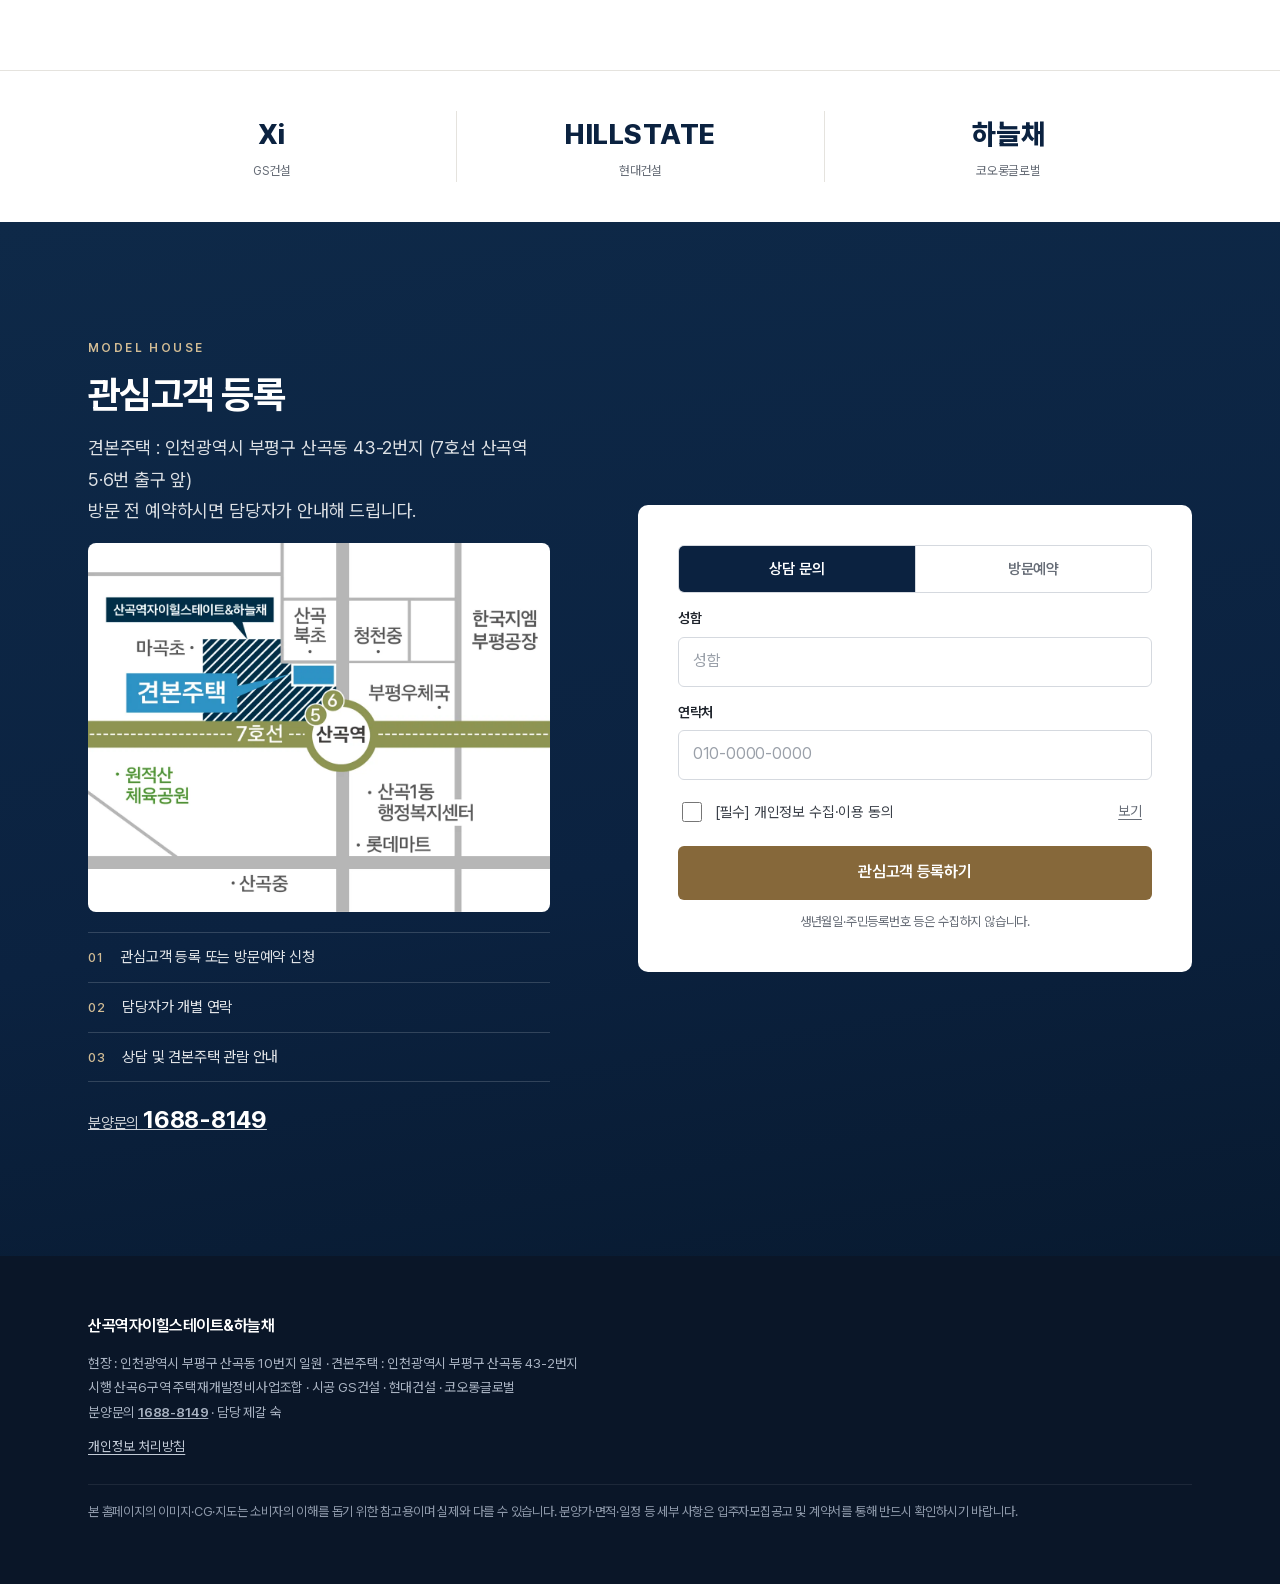
==== commit 7fa85ccd: "산곡: 휴대폰·태블릿·PC 글자 줄바꿈과 이미지 배치 정리 Co-Authored-By: Claude Opus 5.5 <noreply@anthropic.com> Claude-Sess" ====
--- a/sangok/public/index.html
+++ b/sangok/public/index.html
@@ -58,14 +58,14 @@
     </picture>
     <div class="hero__in">
       <div class="hero__copy">
-        <p class="hero__eyebrow">인천 부평구 산곡동 · 7호선 산곡역 앞</p>
+        <p class="hero__eyebrow">인천 부평구 산곡동 · 7호선 산곡역 앞</p>
         <h1 id="heroTitle">산곡역자이힐스테이트<br>&amp;하늘채</h1>
         <dl class="hero__terms" id="heroTerms">
           <div><dt>분양가 (59㎡)</dt><dd>6억대~</dd></div>
           <div><dt>총 규모</dt><dd>2,706세대</dd></div>
           <div><dt>입주</dt><dd>2029년 12월</dd></div>
         </dl>
-        <p class="hero__sub">GS건설 · 현대건설 · 코오롱글로벌 컨소시엄<br>지하 3층~지상 최고 33층 20개 동 · 일반분양 1,289세대 (전용 50~84㎡)</p>
+        <p class="hero__sub">GS건설 · 현대건설 · 코오롱글로벌 컨소시엄<br>지하 3층~지상 최고 33층 20개 동 · 일반분양 1,289세대 (전용 50~84㎡)</p>
         <p class="hero__note">※ 상기 CG는 소비자의 이해를 돕기 위한 것으로 실제와 다를 수 있습니다.</p>
       </div>
 
@@ -129,15 +129,15 @@
       <ul class="bnf" id="benefitCards">
         <li class="bnf__item bnf__item--key"><span class="bnf__k">부평 대단지</span><strong class="bnf__v"><span data-count="2706">2,706</span>세대</strong></li>
         <li class="bnf__item bnf__item--key"><span class="bnf__k">7호선 산곡역</span><strong class="bnf__v">5·6번 출구 앞</strong></li>
-        <li class="bnf__item"><span class="bnf__k">브랜드</span><strong class="bnf__v">3사 컨소시엄</strong><small>자이·힐스테이트·하늘채</small></li>
-        <li class="bnf__item"><span class="bnf__k">단지설계</span><strong class="bnf__v">공원형 단지</strong><small>지상 차 없는 단지·중앙광장</small></li>
-        <li class="bnf__item"><span class="bnf__k">설계</span><strong class="bnf__v">남향 위주</strong><small>일부 타입 4Bay·팬트리·드레스룸</small></li>
+        <li class="bnf__item"><span class="bnf__k">브랜드</span><strong class="bnf__v">3사 컨소시엄</strong><small>GS·현대·코오롱</small></li>
+        <li class="bnf__item"><span class="bnf__k">단지설계</span><strong class="bnf__v">공원형 단지</strong><small>지상 차 없는 단지</small></li>
+        <li class="bnf__item"><span class="bnf__k">설계</span><strong class="bnf__v">남향 위주</strong><small>일부 타입 4Bay</small></li>
       </ul>
     </div>
   </section>
 
   <div class="band">
-    <img src="assets/img/scale.webp" width="1100" height="480" alt="산곡역자이힐스테이트&amp;하늘채 단지 투시도" loading="lazy" decoding="async">
+    <img src="assets/img/scale.webp" width="1100" height="435" alt="산곡역자이힐스테이트&amp;하늘채 단지 투시도" loading="lazy" decoding="async">
     <div class="band__copy"><p>BRAND TOWN</p><h2>차원이 다른 스케일로<br>남다른 자부심을 누리다</h2><span>자이와 힐스테이트, 하늘채가 짓는 총 2,706세대</span></div>
   </div>
 
@@ -150,24 +150,24 @@
       <ul class="stat" aria-label="단지 규모">
         <li><b><em class="cnt" data-count="2706">2,706</em><small>세대</small></b><span>총 세대수</span></li>
         <li><b><em class="cnt" data-count="1289">1,289</em><small>세대</small></b><span>일반분양 전용 50~84㎡</span></li>
-        <li><b><em class="cnt" data-count="33">33</em><small>층</small></b><span>지하 3층~지상 최고 33층 20개 동</span></li>
+        <li><b><em class="cnt" data-count="33">33</em><small>층</small></b><span>지상 최고 33층 · 20개 동</span></li>
         <li><b>2029<small>년 12월</small></b><span>입주 예정</span></li>
       </ul>
       <dl class="facts" id="facts">
         <div class="facts__row"><dt>공급위치</dt><dd>인천광역시 부평구 산곡동 10번지 일원 (산곡6 주택재개발정비사업)</dd></div>
         <div class="facts__row"><dt>시행</dt><dd>산곡6구역 주택재개발정비사업조합</dd></div>
-        <div class="facts__row"><dt>시공</dt><dd>GS건설 · 현대건설 · 코오롱글로벌</dd></div>
+        <div class="facts__row"><dt>시공</dt><dd>GS건설 · 현대건설 · 코오롱글로벌</dd></div>
         <div class="facts__row"><dt>건축규모</dt><dd>지하 3층~지상 최고 33층, 20개 동</dd></div>
         <div class="facts__row"><dt>공급규모</dt><dd>총 2,706세대 중 일반분양 1,289세대</dd></div>
         <div class="facts__row"><dt>주택형</dt><dd>전용 50·59·75·84㎡ (9개 타입)</dd></div>
-        <div class="facts__row"><dt>입주예정</dt><dd>2029년 12월 예정 (정확한 입주일은 추후 통보)</dd></div>
+        <div class="facts__row"><dt>입주예정</dt><dd>2029년 12월 예정</dd></div>
       </dl>
 
       <div class="site" id="site">
         <div class="site__text">
           <h3 class="sub__title">단지배치도</h3>
           <p>지상에 차가 다니지 않는 공원형 단지로, 산책로·휴게공간·놀이터·어린이집을 잇는 중앙광장이 조성됩니다.</p>
-          <p>GS건설 101~106·115~116동 · 현대건설 107~114동 · 코오롱글로벌 117~120동</p>
+          <p>GS건설 101~106·115~116동 · 현대건설 107~114동 · 코오롱글로벌 117~120동</p>
         </div>
         <figure class="fig fig--site js-zoom" data-hires="assets/img/siteplan.webp"><img src="assets/img/siteplan-900.webp" srcset="assets/img/siteplan-900.webp 900w, assets/img/siteplan.webp 1100w" sizes="(max-width:1023px) 100vw, 760px" width="1100" height="937" alt="산곡역자이힐스테이트&amp;하늘채 단지배치도" loading="lazy" decoding="async"></figure>
       </div>
@@ -175,8 +175,8 @@
         <h3 class="sub__title">단지설계 <small>한 걸음 앞선 설계로 한 차원 높은 삶으로</small></h3>
         <figure class="fig js-zoom" data-hires="assets/img/complex.webp"><img src="assets/img/complex.webp" width="1028" height="660" alt="단지 전경 CG" loading="lazy" decoding="async"></figure>
         <ul class="comm__list">
-          <li><b>랜드마크 디자인</b>단지 규모에 걸맞은 차별화된 경관 계획 · 보행 친화적 가로경관 · 입체적 단지배치</li>
-          <li><b>테마 조경</b>산소리마당 · 물소리마당 · 커뮤니티마당 · 어린이놀이터 · 주민운동시설</li>
+          <li><b>랜드마크 디자인</b>단지 규모에 걸맞은 차별화된 경관 계획 · 보행 친화적 가로경관 · 입체적 단지배치</li>
+          <li><b>테마 조경</b>산소리마당 · 물소리마당 · 커뮤니티마당 · 어린이놀이터 · 주민운동시설</li>
         </ul>
       </div>
     </div>
@@ -202,9 +202,9 @@
         <div class="site__text">
           <h3 class="sub__title">커뮤니티 배치</h3>
           <ul class="comm__list">
-            <li><b>스포츠</b>피트니스 · G·X룸(그룹필라테스) · 골프연습장 · 스크린골프 · 사우나</li>
-            <li><b>에듀</b>독서실(남/여) · 1인 독서실(남/여) · 작은도서관(교보문고) · 에듀홀</li>
-            <li><b>라이프</b>카페라운지 · 게스트하우스</li>
+            <li><b>스포츠</b>피트니스 · G·X룸(그룹필라테스) · 골프연습장 · 스크린골프 · 사우나</li>
+            <li><b>에듀</b>독서실(남/여) · 1인 독서실(남/여) · 작은도서관(교보문고) · 에듀홀</li>
+            <li><b>라이프</b>카페라운지 · 게스트하우스</li>
           </ul>
         </div>
         <figure class="fig js-zoom" data-hires="assets/img/comm-map.webp"><img src="assets/img/comm-map.webp" width="1100" height="900" alt="커뮤니티 시설 배치 이미지" loading="lazy" decoding="async"></figure>
@@ -229,27 +229,27 @@
       <div class="sec__head"><p class="sec__eyebrow">LOCATION</p>
       <h2 class="sec__title" id="locTitle">서울을 더 빠르게, 7호선 산곡역 바로 앞</h2>
       <p class="sec__desc">역세권에 안심 학세권, 생활 인프라까지 한걸음에 누리는 중심 입지입니다.</p></div>
-      <div class="comm__grid" style="margin-bottom:24px">
-        <figure class="fig js-zoom" data-hires="assets/img/loc-map.webp"><img src="assets/img/loc-map.webp" width="1100" height="960" alt="입지 지도와 7호선 역별 소요시간" loading="lazy" decoding="async"><figcaption>입지 지도 · 7호선 소요시간 (크게 보기)</figcaption></figure>
+      <div class="locfig">
+        <figure class="fig js-zoom" data-hires="assets/img/loc-map.webp"><img src="assets/img/loc-map.webp" width="1100" height="960" alt="입지 지도와 7호선 역별 소요시간" loading="lazy" decoding="async"><figcaption>입지 지도 · 7호선 소요시간 (크게 보기)</figcaption></figure>
         <figure class="fig js-zoom" data-hires="assets/img/loc-air.webp"><img src="assets/img/loc-air.webp" width="1100" height="700" alt="인천을 새롭게 대표할 브랜드 타운 항공 이미지" loading="lazy" decoding="async"><figcaption>총 2,706세대 브랜드 타운</figcaption></figure>
       </div>
       <div class="loc" id="locBody">
         <div class="loc__grp">
           <h3>교통</h3>
-          <div class="loc__item"><b>서울 7호선 산곡역 5·6번 출구 바로 앞</b><span>부평구청역 2분 · 석남역 3분 · 부천종합운동장역 14분 · 온수역 19분 · 가산디지털단지역 29분 · 대림역 33분 · 고속터미널역 55분</span></div>
+          <div class="loc__item"><b>서울 7호선 산곡역 5·6번 출구 바로 앞</b><span>부평구청역 2분 · 석남역 3분 · 부천종합운동장역 14분 · 온수역 19분 · 가산디지털단지역 29분 · 대림역 33분 · 고속터미널역 55분</span></div>
           <div class="loc__item"><b>7호선 청라 연장 <em>계획</em></b><span>강남~구로~부천~산곡~청라</span></div>
-          <div class="loc__item"><b>경인고속도로 부평IC · 수도권제1순환고속도로 중동IC</b><span>길주로 · 마장로 · 부평대로 인접</span></div>
+          <div class="loc__item"><b>경인고속도로 부평IC · 수도권제1순환고속도로 중동IC</b><span>길주로 · 마장로 · 부평대로 인접</span></div>
         </div>
         <div class="loc__grp">
           <h3>교육</h3>
-          <div class="loc__item"><b>더블 초품아 · 인천산곡북초 · 인천마곡초</b><span>단지 앞 도보 통학</span></div>
-          <div class="loc__item"><b>산곡중 · 청천중</b><span>세일고 · 명신여고 · 인천외고 등</span></div>
+          <div class="loc__item"><b>더블 초품아 · 인천산곡북초 · 인천마곡초</b><span>단지 앞 도보 통학</span></div>
+          <div class="loc__item"><b>산곡중 · 청천중</b><span>세일고 · 명신여고 · 인천외고 등</span></div>
         </div>
         <div class="loc__grp">
-          <h3>자연 · 미래가치</h3>
-          <div class="loc__item"><b>원적산(체육)공원 · 원적산 둘레길</b><span>뫼골놀이공원 · 인천나비공원</span></div>
+          <h3>자연 · 미래가치</h3>
+          <div class="loc__item"><b>원적산(체육)공원 · 원적산 둘레길</b><span>뫼골놀이공원 · 인천나비공원</span></div>
           <div class="loc__item"><b>신흥 주거타운 <em>예정</em></b><span>주변 정비사업 진행(예정)</span></div>
-          <div class="loc__item"><b>옛 1113군부대 도시개발 <em>계획</em> · 옛 캠프마켓 공원화 <em>계획</em></b><span>롯데마트 · 부평구청 등 생활 인프라 인접</span></div>
+          <div class="loc__item"><b>옛 1113군부대 도시개발 <em>계획</em> · 옛 캠프마켓 공원화 <em>계획</em></b><span>롯데마트 · 부평구청 등 생활 인프라 인접</span></div>
         </div>
         <p class="loc__warn">※ 교통·개발 계획은 예정 사항으로 관계기관 사정에 따라 변경되거나 지연될 수 있습니다.</p>
       </div>
@@ -261,7 +261,7 @@
     <div class="wrap">
       <div class="sec__head"><p class="sec__eyebrow">UNIT PLAN</p>
       <h2 class="sec__title" id="planTitle">세대안내</h2>
-      <p class="sec__desc">일반분양은 전용 50·59·75·84㎡ 9개 타입 1,289세대입니다.</p></div>
+      <p class="sec__desc">전용 50~84㎡ 9개 타입, 일반분양 1,289세대</p></div>
 
       <div class="pp" id="pp-apt">
         <div class="utbl-wrap">
@@ -279,8 +279,8 @@
             <h3>계약고객 대상<br>추가 무상제공품목</h3>
             <ul>
               <li>3구 인덕션<small>LG전자</small></li>
-              <li>천장형 시스템에어컨<small>LG전자 · 1층 전체 / 2층 이상 거실+침실1</small></li>
-              <li>붙박이장<small>59㎡ 이상 · 침실2 또는 침실3 중 1개소</small></li>
+              <li>천장형 시스템에어컨<small>LG전자 · 1층 전체 / 2층 이상 거실+침실1</small></li>
+              <li>붙박이장<small>59㎡ 이상 · 침실2 또는 침실3 중 1개소</small></li>
               <li>현관 중문<small>3연동 자동중문</small></li>
               <li>비데일체형 양변기<small>부부욕실 1개 (50㎡ 가족욕실 1개)</small></li>
               <li>식기세척기<small>LG전자</small></li>
@@ -305,11 +305,11 @@
           <h3 class="sub__title">납부 조건</h3>
           <table class="terms-table">
             <tbody>
-              <tr><th scope="row">분양가</th><td>50㎡ 5억대~ · 59㎡ 6억대~ · 75㎡ 8억대~ · 84㎡ 9억대~ <span>동·층별 분양가는 상담 시 안내</span></td></tr>
+              <tr><th scope="row">분양가</th><td><span class="nw">50㎡ 5억대~</span> <span class="nw">59㎡ 6억대~</span> <span class="nw">75㎡ 8억대~</span> <span class="nw">84㎡ 9억대~</span> <span>동·층별 분양가는 상담 시 안내</span></td></tr>
               <tr><th scope="row">계약금</th><td>5% <span>계약 시 1차 1,000만 원 정액 + 잔여 계약금</span></td></tr>
-              <tr><th scope="row">중도금</th><td>60% <span>1~6차 각 10% · 대출 조건은 상담 시 안내</span></td></tr>
+              <tr><th scope="row">중도금</th><td>60% <span>1~6차 각 10% · 대출 조건은 상담 시 안내</span></td></tr>
               <tr><th scope="row">잔금</th><td>35% <span>입주 시 (2029년 12월 예정)</span></td></tr>
-              <tr><th scope="row">발코니 확장</th><td>유상 <span>타입별 700만~2,190만 원 (부가세 포함) · 상담 시 안내</span></td></tr>
+              <tr><th scope="row">발코니 확장</th><td>유상 <span>타입별 700만~2,190만 원 (부가세 포함) · 상담 시 안내</span></td></tr>
             </tbody>
           </table>
         </div>
@@ -385,9 +385,9 @@
 <footer class="ft">
   <div class="wrap">
     <p class="ft__name">산곡역자이힐스테이트&amp;하늘채</p>
-    <p class="ft__line" id="ftSite">현장 : 인천광역시 부평구 산곡동 10번지 일원 · 견본주택 : 인천광역시 부평구 산곡동 43-2번지</p>
-    <p class="ft__line" id="ftBiz">시행 산곡6구역 주택재개발정비사업조합 · 시공 GS건설 · 현대건설 · 코오롱글로벌</p>
-    <p class="ft__line">분양문의 <a class="js-call ft__tel" href="#register" data-call-label="phone"><span class="js-phone-text">1688-8149</span></a> · 담당 제갈 숙</p>
+    <p class="ft__line" id="ftSite">현장 : 인천광역시 부평구 산곡동 10번지 일원 · 견본주택 : 인천광역시 부평구 산곡동 43-2번지</p>
+    <p class="ft__line" id="ftBiz">시행 산곡6구역 주택재개발정비사업조합 · 시공 GS건설 · 현대건설 · 코오롱글로벌</p>
+    <p class="ft__line">분양문의 <a class="js-call ft__tel" href="#register" data-call-label="phone"><span class="js-phone-text">1688-8149</span></a> · 담당 제갈 숙</p>
     <p class="ft__links"><button type="button" class="link link--light js-privacy" id="openPrivacy2">개인정보 처리방침</button></p>
     <p class="ft__disc" id="ftDisc">본 홈페이지의 이미지·CG·지도는 소비자의 이해를 돕기 위한 참고용이며 실제와 다를 수 있습니다. 분양가·면적·일정 등 세부 사항은 입주자모집공고 및 계약서를 통해 반드시 확인하시기 바랍니다.</p>
   </div>
--- a/sangok/public/sangok.css
+++ b/sangok/public/sangok.css
@@ -86,3 +86,37 @@
 .rv{opacity:0;transform:translateY(28px);transition:opacity .8s ease,transform .8s cubic-bezier(.2,.7,.2,1)}
 .rv.rv--in{opacity:1;transform:none}
 @media (prefers-reduced-motion:reduce){.rv{opacity:1;transform:none}.hero__photo img,.hero__slide{animation:none}.hero__slide{opacity:0}}
+
+/* ── 간격·배치 정리 ── */
+.nw{white-space:nowrap}
+.core__slide{scroll-snap-stop:always}
+
+/* 입지 이미지: 두 장 높이 맞춤 */
+.locfig{display:grid;gap:12px;margin:0 0 28px}
+.locfig .fig{margin:0}
+@media (min-width:768px){.locfig{grid-template-columns:1.146fr 1.571fr;gap:16px}}
+
+/* 평면도: 휴대폰 2열, 태블릿 이상 3열 (9개가 딱 맞게) */
+.pgrid{grid-template-columns:1fr 1fr;gap:10px}
+@media (min-width:768px){.pgrid{grid-template-columns:repeat(3,1fr);gap:16px}}
+@media (max-width:767px){
+  .pgrid .pfig:last-child:nth-child(odd){grid-column:1/-1;width:calc(50% - 5px);justify-self:center}
+  .pfig{padding:8px 8px 6px}
+  .pfig figcaption{font-size:12.5px}
+  .pfig figcaption b{font-size:14.5px}
+  .pfig figcaption span{display:none}
+}
+
+/* 스케일 밴드: 휴대폰에선 글을 사진 위 남색 띠로 */
+@media (max-width:767px){
+  .band__copy{position:static;background:#0B2240;padding:26px 20px 22px}
+  .band{display:flex;flex-direction:column-reverse}
+  .band img{height:auto;aspect-ratio:1100/435}
+}
+
+/* 무상품목 이미지: 휴대폰에선 숨김(내용 중복), 큰 화면에선 크기 제한 */
+@media (max-width:767px){.free .fig{display:none}}
+@media (min-width:768px){.free{grid-template-columns:1.25fr 1fr}.free .fig{max-width:380px;justify-self:end}}
+
+/* 핵심가치 작은 글씨 한 줄 */
+.sec--deep .bnf__item small{white-space:nowrap;overflow:hidden;text-overflow:ellipsis}
